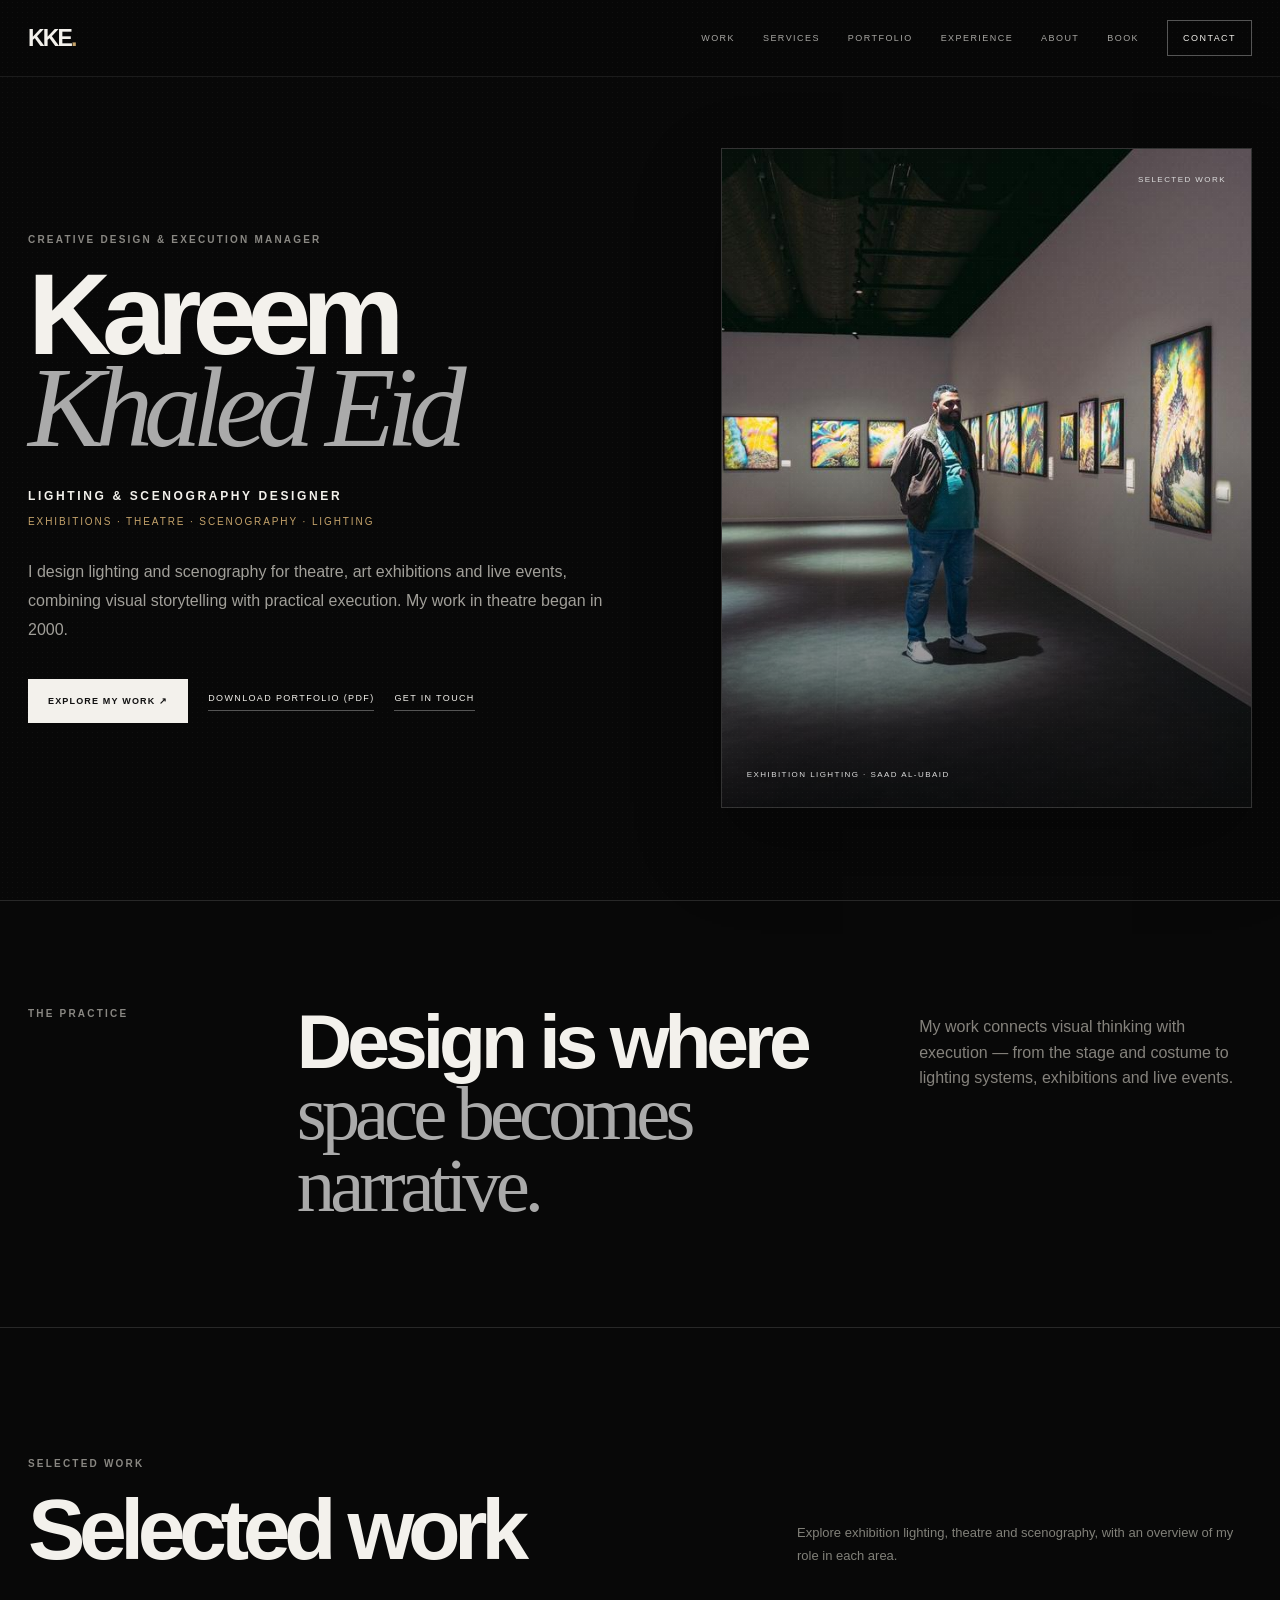
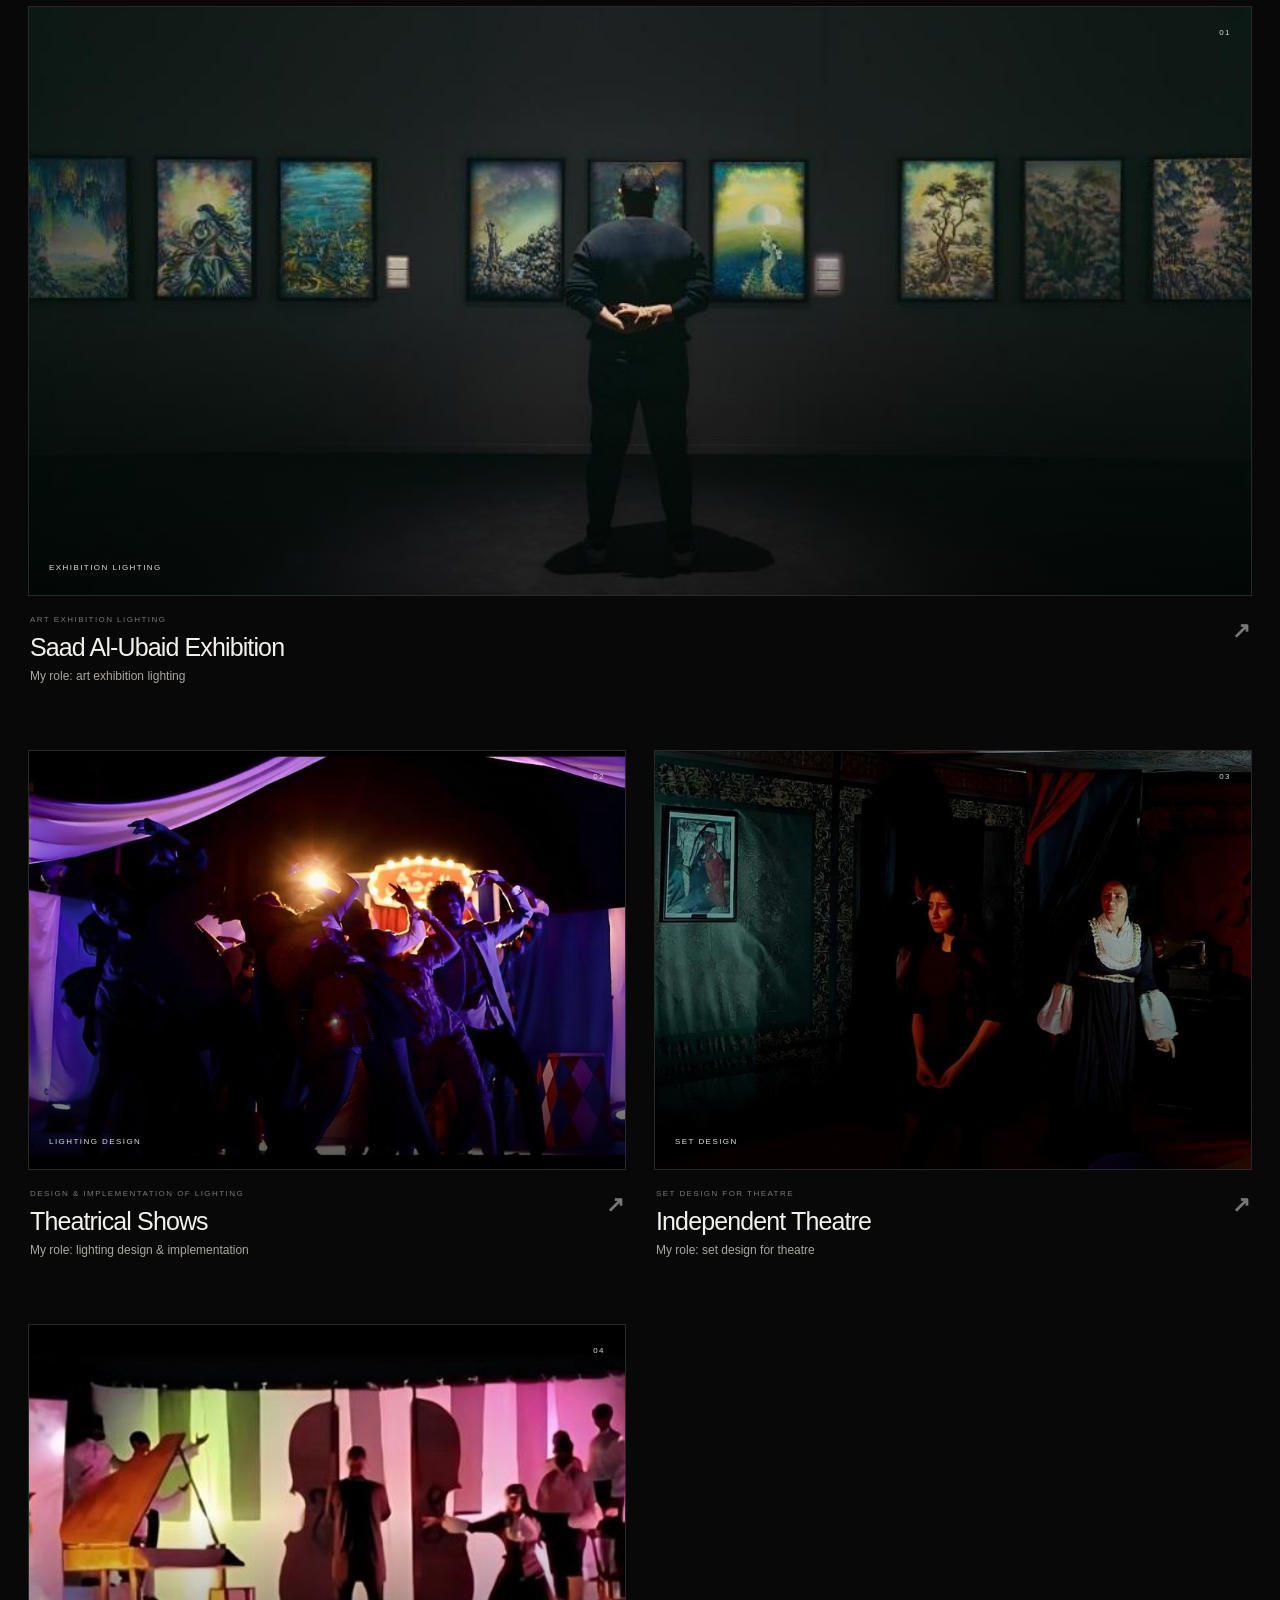
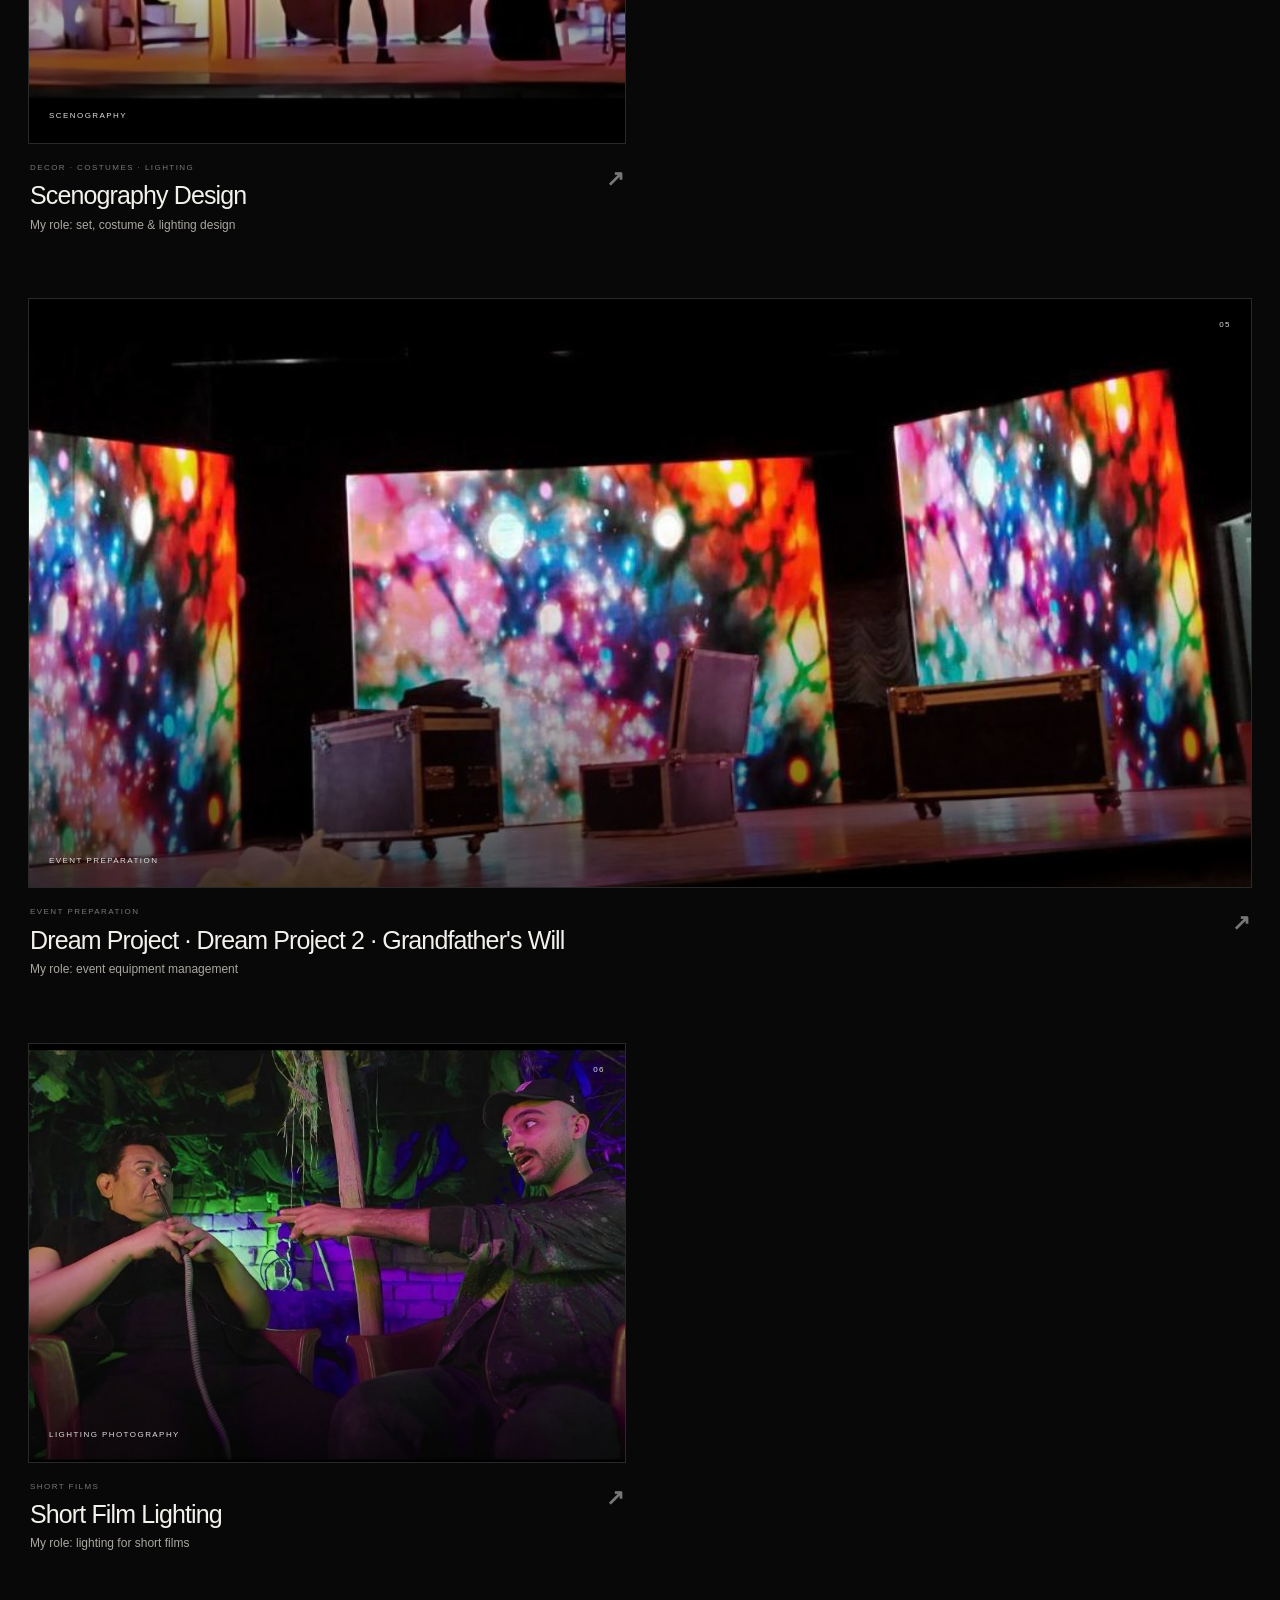
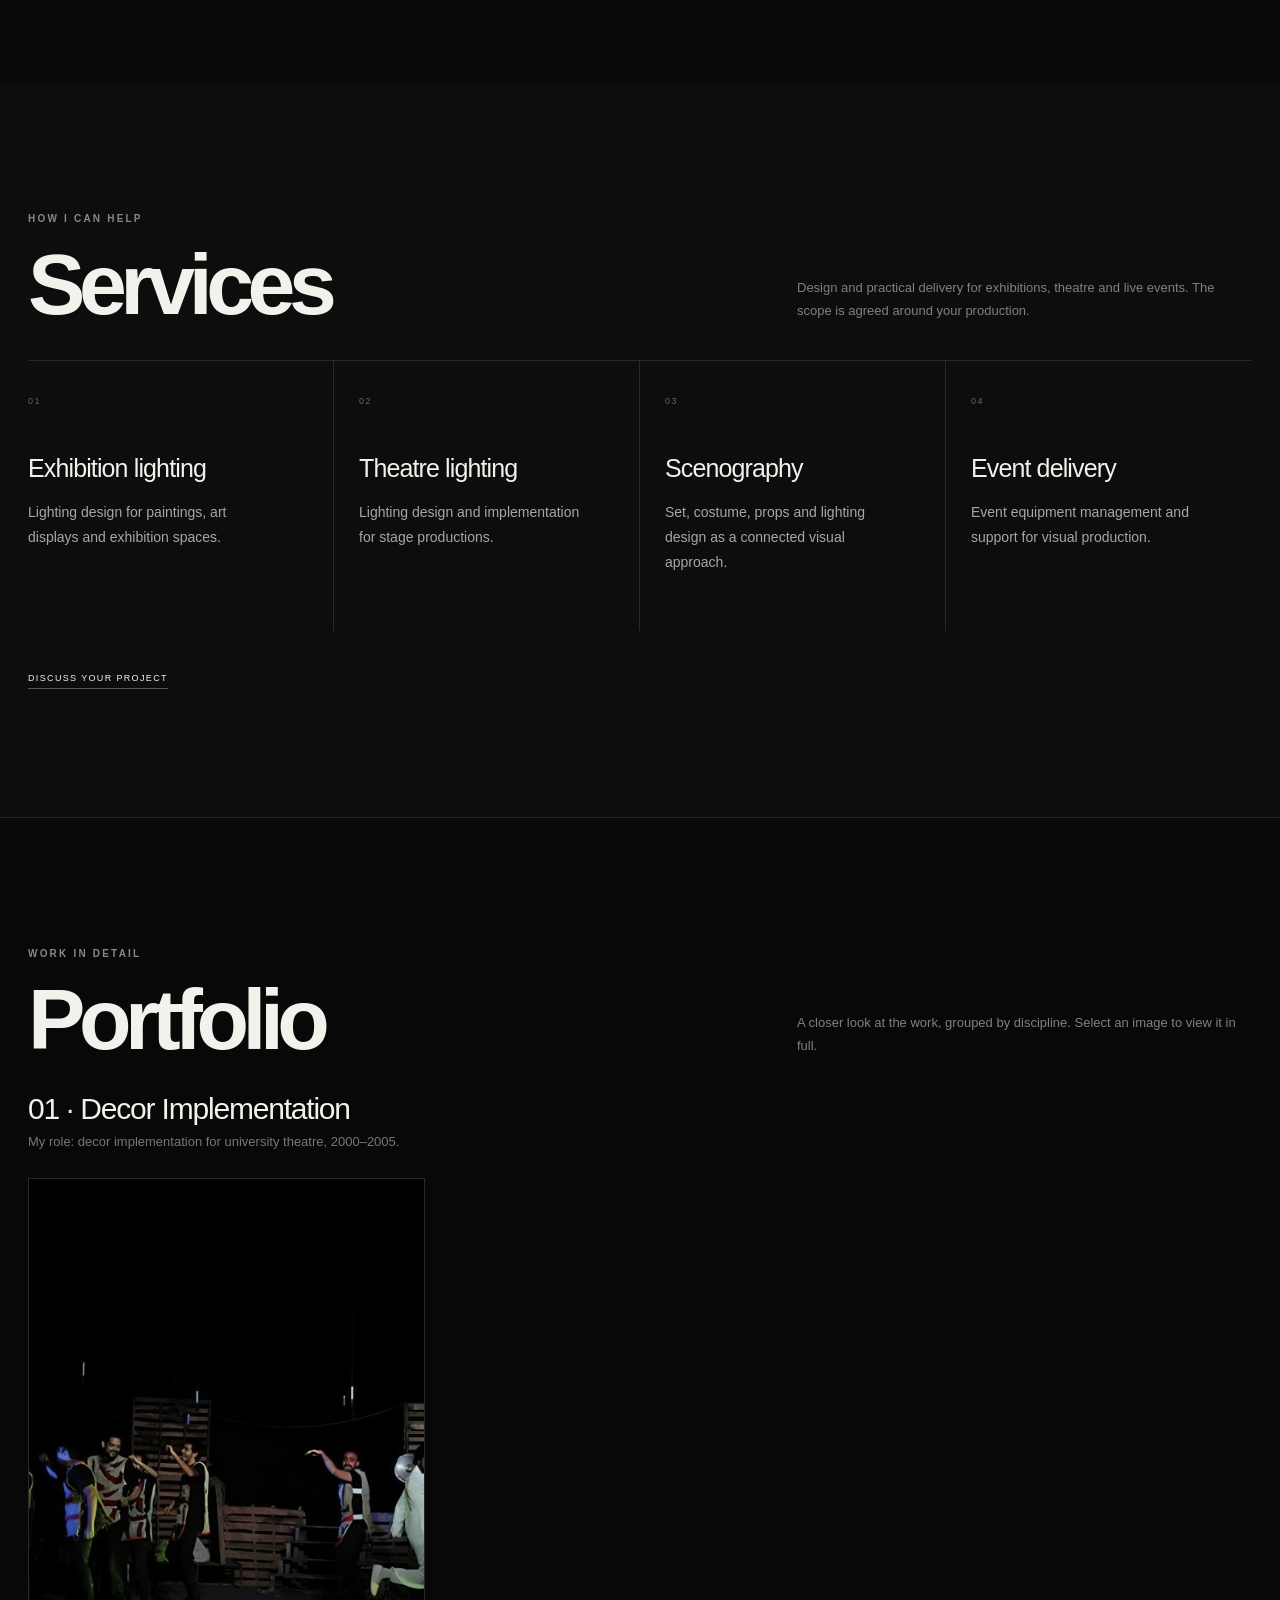
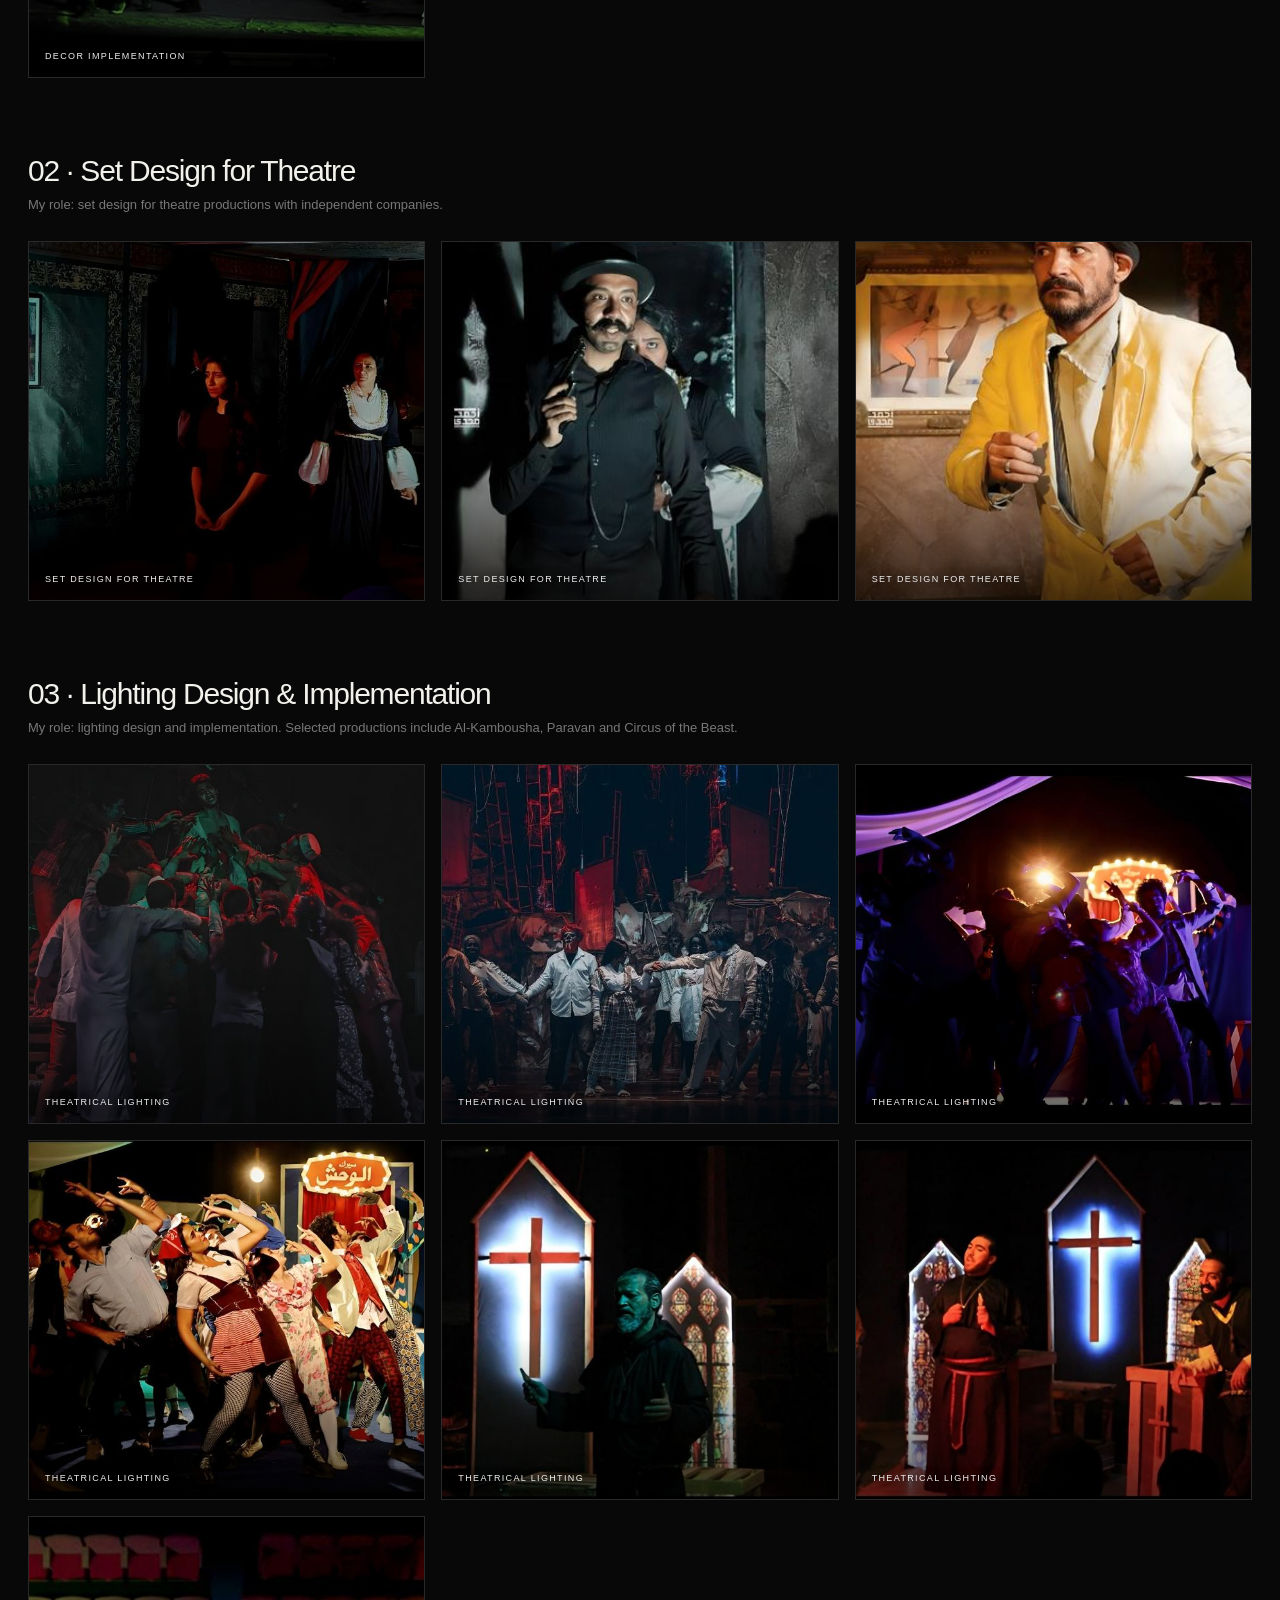
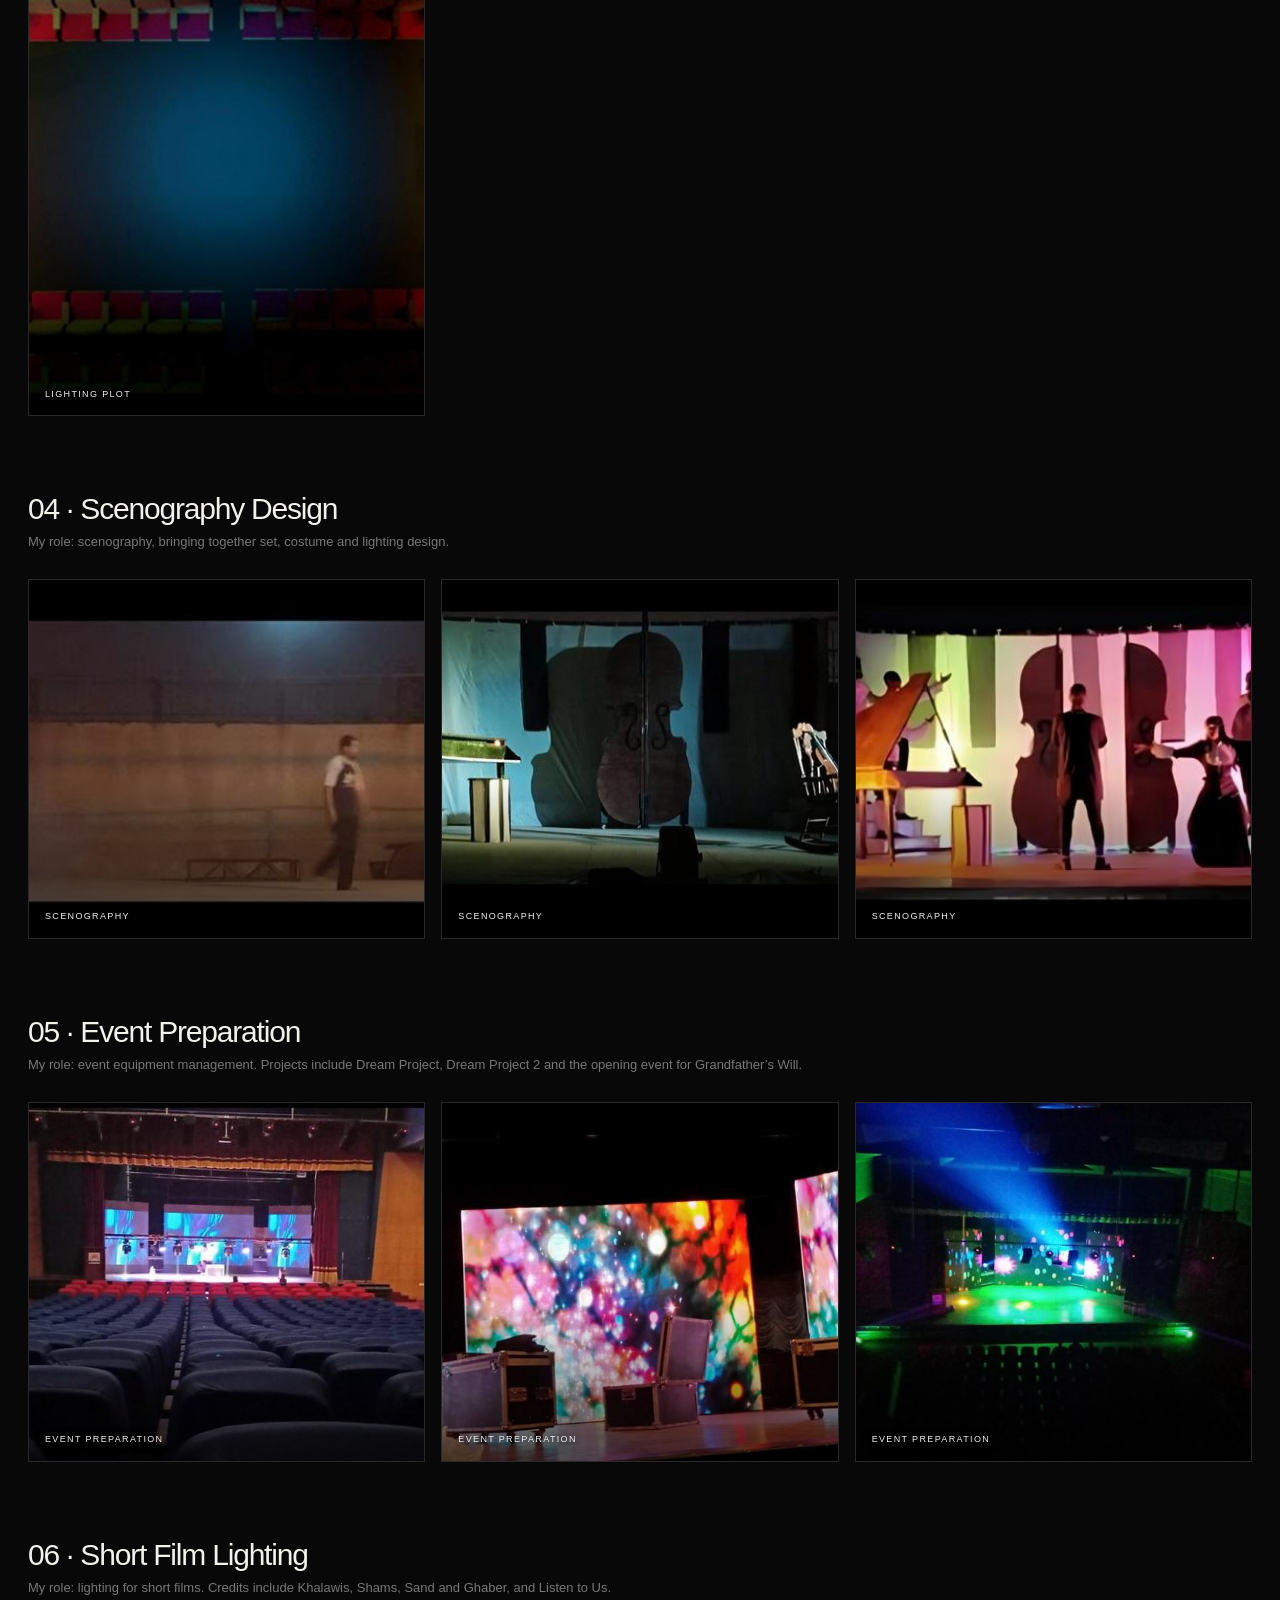
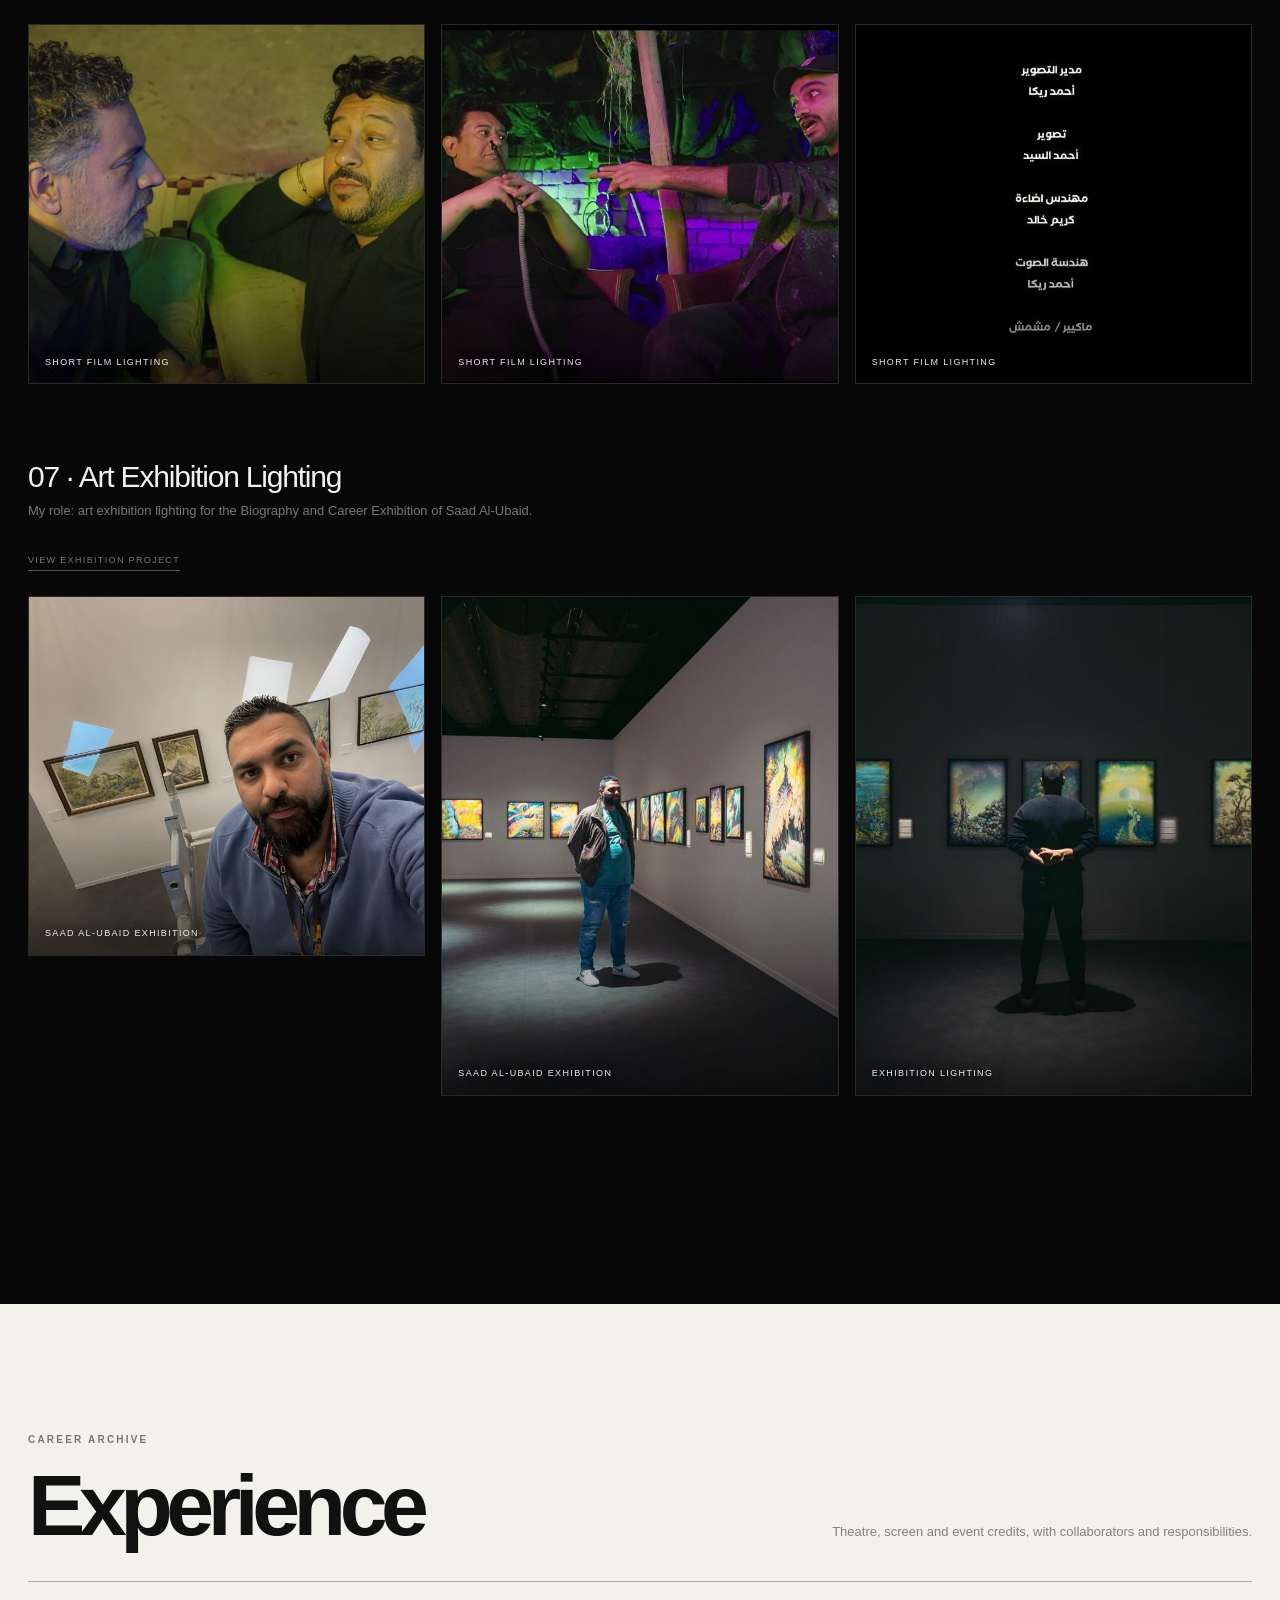
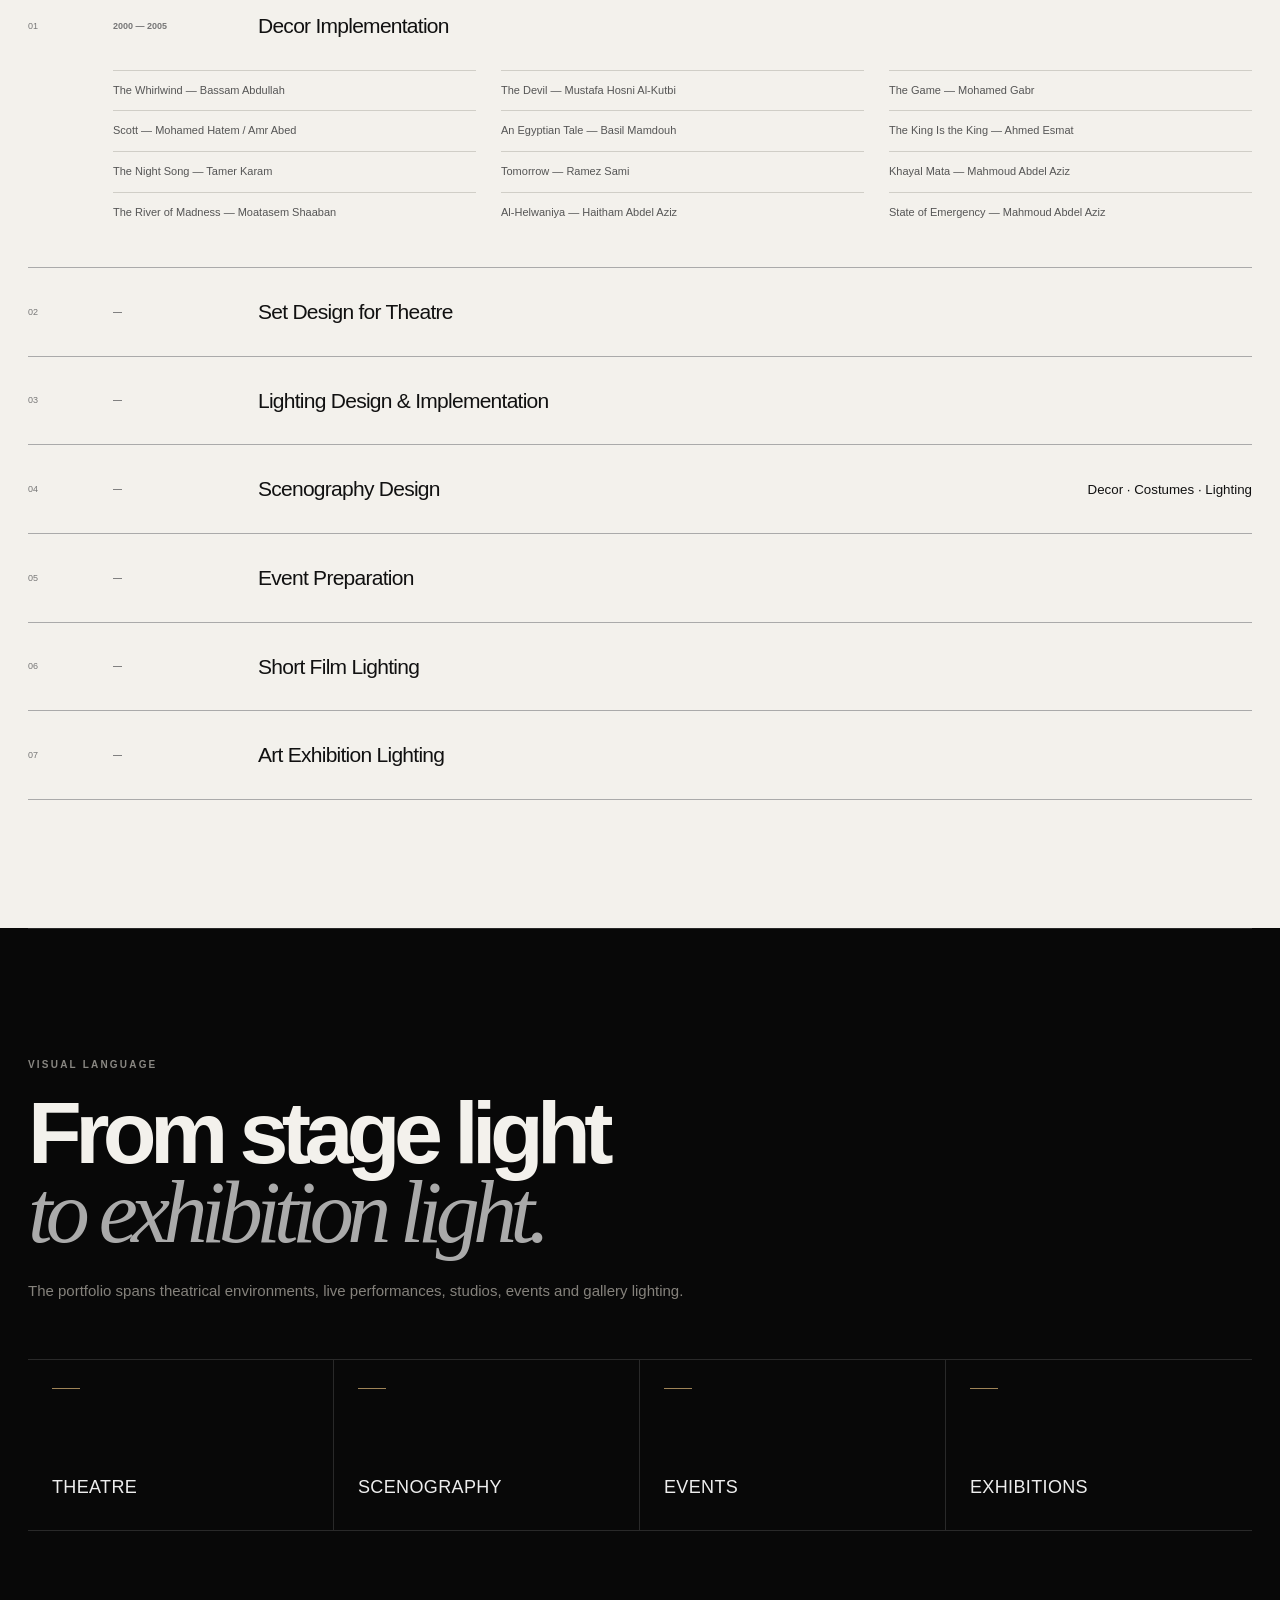
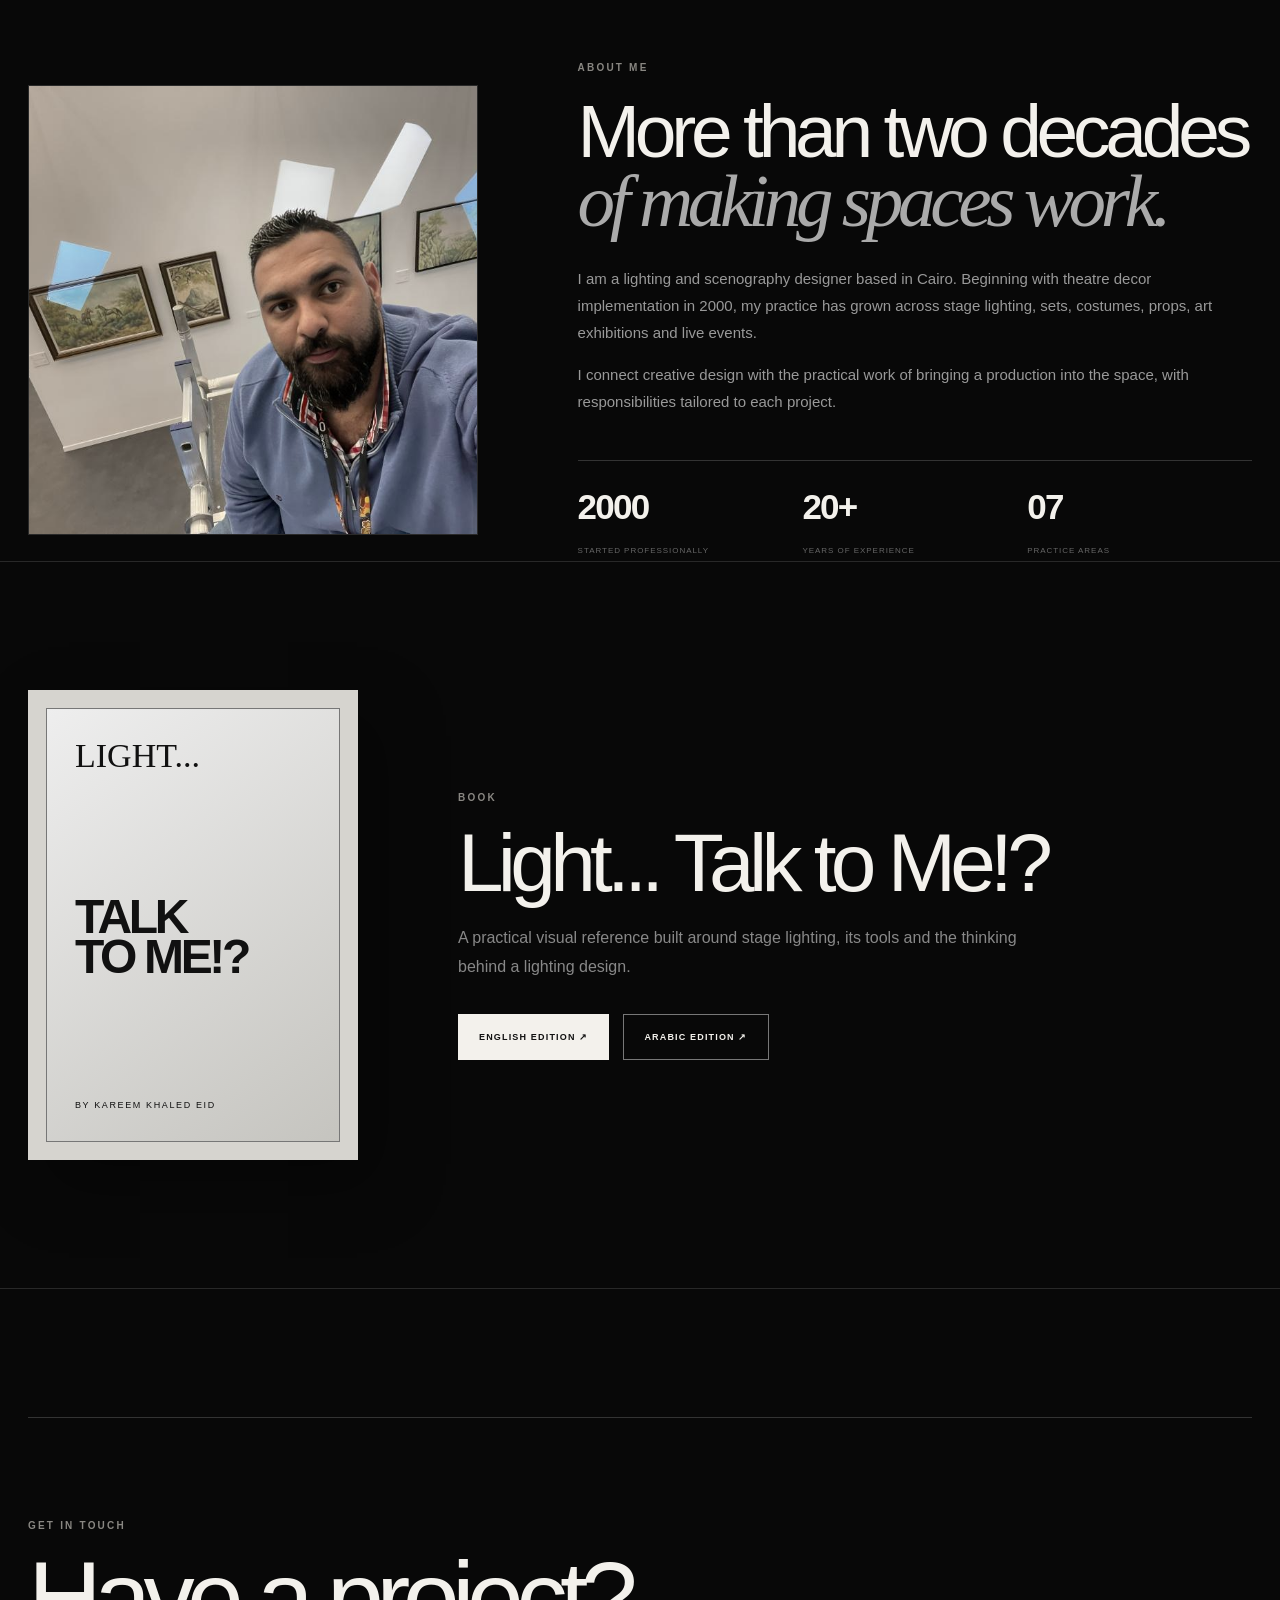
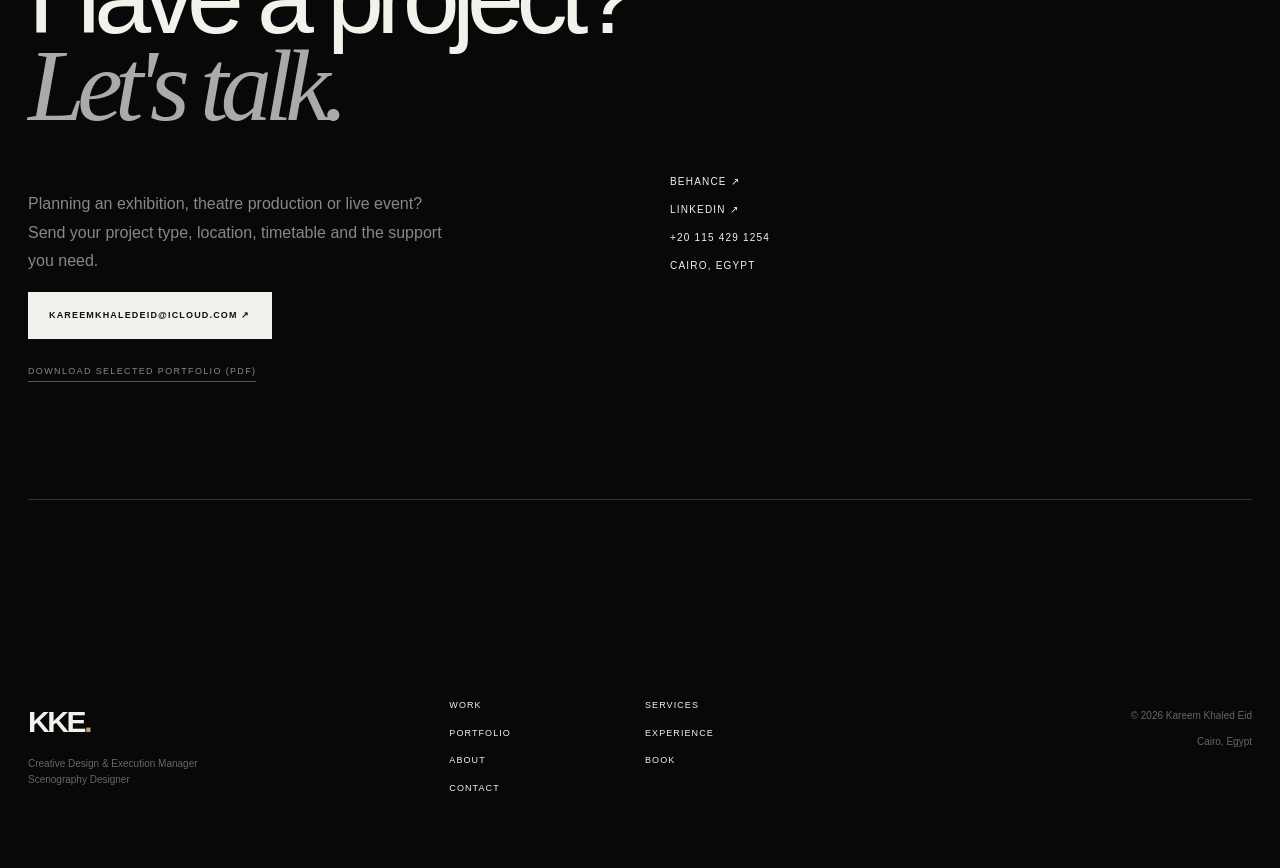
==== index.html @ 5ca113d6 "Clarify portfolio services and add exhibition project details" ====
<!doctype html>
<html lang="en">
<head>
<meta charset="utf-8"><meta name="viewport" content="width=device-width,initial-scale=1">
<meta name="description" content="Lighting and scenography for art exhibitions, theatre and live events. Explore selected work by Kareem Khaled Eid, based in Cairo, Egypt.">
<meta name="keywords" content="Kareem Khaled Eid, Scenography Designer, Lighting Designer, Theatre Lighting, Exhibition Lighting, Museum Lighting, Set Design, Scenography, Event Design, Egypt, Saudi Arabia, MENA">
<meta name="author" content="Kareem Khaled Eid"><meta name="theme-color" content="#080808"><meta name="robots" content="index, follow, max-image-preview:large, max-snippet:-1, max-video-preview:-1">
<link rel="canonical" href="https://kareemkhaledeid.github.io/">
<meta property="og:title" content="Kareem Khaled Eid — Lighting &amp; Scenography Designer"><meta property="og:description" content="Lighting and scenography for art exhibitions, theatre and live events. Explore selected work by Kareem Khaled Eid, based in Cairo, Egypt."><meta property="og:type" content="website"><meta property="og:url" content="https://kareemkhaledeid.github.io/"><meta property="og:site_name" content="Kareem Khaled Eid Portfolio"><meta property="og:image" content="https://kareemkhaledeid.github.io/assets/hero.jpg"><meta property="og:image:alt" content="Kareem Khaled Eid portfolio — scenography and exhibition lighting">
<meta name="twitter:card" content="summary_large_image"><meta name="twitter:title" content="Kareem Khaled Eid — Lighting &amp; Scenography Designer"><meta name="twitter:description" content="Lighting and scenography for art exhibitions, theatre and live events. Explore selected work by Kareem Khaled Eid, based in Cairo, Egypt."><meta name="twitter:image" content="https://kareemkhaledeid.github.io/assets/hero.jpg">
<title>Kareem Khaled Eid — Lighting &amp; Scenography Designer</title><link rel="icon" href="assets/favicon.svg" type="image/svg+xml"><link rel="stylesheet" href="style.css">
<style>
.project-photo img,.portfolio-photo img,.archive-photo img{position:absolute;inset:0;width:100%;height:100%;object-fit:cover}.portfolio-archive{display:grid;grid-template-columns:repeat(3,1fr);gap:16px}.archive-group{margin-bottom:80px}.archive-group h3{font-size:30px;letter-spacing:-.04em;margin:0 0 8px}.archive-group>p{color:#777;margin:0 0 25px}.archive-photo{height:360px;position:relative;overflow:hidden;border:1px solid #292929;background:#111}.archive-photo.tall{height:500px}.archive-photo img{transition:transform .5s ease}.archive-photo:hover img{transform:scale(1.035)}.archive-label{position:absolute;z-index:2;left:16px;bottom:14px;font-size:9px;letter-spacing:.15em;color:#eee;text-transform:uppercase;text-shadow:0 2px 12px #000}.archive-photo:after{content:"";position:absolute;inset:0;background:linear-gradient(180deg,transparent 55%,rgba(0,0,0,.65));pointer-events:none}.pdf-note{color:#666;font-size:11px;margin-top:35px}.hero-photo img{object-position:center}.project-image img{position:absolute;inset:0;width:100%;height:100%;object-fit:cover}.project-image:after{z-index:1}.project-image span,.project-image small{z-index:3}.gallery-card{background-size:cover;background-position:center}.g1{background-image:url('assets/page-03-image-01.jpg')}.g2{background-image:url('assets/page-07-image-03.jpg')}.g3{background-image:url('assets/page-09-image-02.jpg')}.g4{background-image:url('assets/page-11-image-02.jpg')}
@media(max-width:800px){.portfolio-archive{grid-template-columns:1fr}.archive-photo,.archive-photo.tall{height:360px}}
</style>
<script type="application/ld+json">{"@context":"https://schema.org","@type":"Person","name":"Kareem Khaled Eid","url":"https://kareemkhaledeid.github.io/","jobTitle":"Lighting & Scenography Designer","description":"Lighting and scenography for art exhibitions, theatre and live events. Explore selected work by Kareem Khaled Eid, based in Cairo, Egypt.","email":"mailto:kareemkhaledeid@icloud.com","address":{"@type":"PostalAddress","addressLocality":"Cairo","addressCountry":"EG"},"sameAs":["https://www.linkedin.com/in/kareemkhaledeid/","https://www.behance.net/kareemkhaledeid"]}</script>
</head>
<body>
<a class="skip-link" href="#main">Skip to content</a>
<header class="site-header"><nav class="nav container"><a class="brand" href="#top">KKE<span>.</span></a><button class="nav-toggle" aria-expanded="false" aria-controls="nav-links" aria-label="Open navigation"><span></span><span></span><span></span></button><div class="nav-links" id="nav-links"><a href="#work">Work</a><a href="#services">Services</a><a href="#archive">Portfolio</a><a href="#experience">Experience</a><a href="#about">About</a><a href="#book">Book</a><a href="#contact" class="nav-cta">Contact</a></div></nav></header>
<main id="main">
<section class="hero container" id="top"><div class="hero-copy reveal"><p class="eyebrow">CREATIVE DESIGN &amp; EXECUTION MANAGER</p><h1>Kareem<br><em>Khaled Eid</em></h1><p class="role">LIGHTING &amp; SCENOGRAPHY DESIGNER</p><p class="disciplines">EXHIBITIONS · THEATRE · SCENOGRAPHY · LIGHTING</p><p class="hero-text">I design lighting and scenography for theatre, art exhibitions and live events, combining visual storytelling with practical execution. My work in theatre began in 2000.</p><div class="hero-actions"><a class="button button-light" href="#work">Explore my work ↗</a><a class="text-link" href="assets/Kareem_Khaled_Eid_Selected_Portfolio.pdf" download>Download portfolio (PDF)</a><a class="text-link" href="#contact">Get in touch</a></div></div><div class="hero-visual reveal"><div class="hero-photo"><img src="assets/page-11-image-02.jpg" alt="Saad Al-Ubaid art exhibition lighting" width="1120" height="747" decoding="async" loading="eager" fetchpriority="high"><span class="photo-caption">EXHIBITION LIGHTING · SAAD AL-UBAID</span><span class="photo-index">SELECTED WORK</span></div></div></section>
<section class="statement"><div class="container statement-grid"><p class="eyebrow">THE PRACTICE</p><h2>Design is where<br><span>space becomes narrative.</span></h2><p>My work connects visual thinking with execution — from the stage and costume to lighting systems, exhibitions and live events.</p></div></section>
<section class="section container" id="work"><div class="section-heading reveal"><div><p class="eyebrow">SELECTED WORK</p><h2>Selected work</h2></div><p>Explore exhibition lighting, theatre and scenography, with an overview of my role in each area.</p></div><div class="project-grid">
<article class="project-card project-feature reveal"><a href="saad-al-ubaid.html" class="project-link" aria-label="View project: Saad Al-Ubaid Exhibition"><div class="project-image project-photo"><img src="assets/page-12-image-01.jpg" alt="Saad Al-Ubaid art exhibition lighting" width="918" height="612" decoding="async" loading="lazy"><span>01</span><small>EXHIBITION LIGHTING</small></div><div class="project-meta"><div><p class="project-type">ART EXHIBITION LIGHTING</p><h3>Saad Al-Ubaid Exhibition</h3><p>My role: art exhibition lighting</p></div><b aria-hidden="true">↗</b></div></a></article>
<article class="project-card reveal"><a href="#archive-lighting" class="project-link" aria-label="View work: Theatrical Shows"><div class="project-image project-photo"><img src="assets/page-06-image-01.jpg" alt="Theatrical lighting work" width="792" height="576" decoding="async" loading="lazy"><span>02</span><small>LIGHTING DESIGN</small></div><div class="project-meta"><div><p class="project-type">DESIGN &amp; IMPLEMENTATION OF LIGHTING</p><h3>Theatrical Shows</h3><p>My role: lighting design &amp; implementation</p></div><b aria-hidden="true">↗</b></div></a></article>
<article class="project-card reveal"><a href="#archive-set" class="project-link" aria-label="View work: Independent Theatre"><div class="project-image project-photo"><img src="assets/page-04-image-01.jpg" alt="Set design for theatre" width="854" height="534" decoding="async" loading="lazy"><span>03</span><small>SET DESIGN</small></div><div class="project-meta"><div><p class="project-type">SET DESIGN FOR THEATRE</p><h3>Independent Theatre</h3><p>My role: set design for theatre</p></div><b aria-hidden="true">↗</b></div></a></article>
<article class="project-card reveal"><a href="#archive-scenography" class="project-link" aria-label="View work: Scenography Design"><div class="project-image project-photo"><img src="assets/page-08-image-03.jpg" alt="Scenography design work" width="1053" height="342" decoding="async" loading="lazy"><span>04</span><small>SCENOGRAPHY</small></div><div class="project-meta"><div><p class="project-type">DECOR · COSTUMES · LIGHTING</p><h3>Scenography Design</h3><p>My role: set, costume &amp; lighting design</p></div><b aria-hidden="true">↗</b></div></a></article>
<article class="project-card project-wide reveal"><a href="#archive-events" class="project-link" aria-label="View work: Dream Project · Dream Project 2 · Grandfather's Will"><div class="project-image project-photo"><img src="assets/page-09-image-02.jpg" alt="Event preparation and visual production" width="1053" height="482" decoding="async" loading="lazy"><span>05</span><small>EVENT PREPARATION</small></div><div class="project-meta"><div><p class="project-type">EVENT PREPARATION</p><h3>Dream Project · Dream Project 2 · Grandfather's Will</h3><p>My role: event equipment management</p></div><b aria-hidden="true">↗</b></div></a></article>
<article class="project-card reveal"><a href="#archive-film" class="project-link" aria-label="View work: Lighting Photography"><div class="project-image project-photo"><img src="assets/page-10-image-02.jpg" alt="Short film lighting photography" width="989" height="568" decoding="async" loading="lazy"><span>06</span><small>LIGHTING PHOTOGRAPHY</small></div><div class="project-meta"><div><p class="project-type">SHORT FILMS</p><h3>Short Film Lighting</h3><p>My role: lighting for short films</p></div><b aria-hidden="true">↗</b></div></a></article>
</div></section>
<section class="capability-section" id="services"><div class="container section"><div class="section-heading"><div><p class="eyebrow">HOW I CAN HELP</p><h2>Services</h2></div><p>Design and practical delivery for exhibitions, theatre and live events. The scope is agreed around your production.</p></div><div class="capability-grid">
<article class="capability"><span>01</span><h3>Exhibition lighting</h3><p>Lighting design for paintings, art displays and exhibition spaces.</p></article>
<article class="capability"><span>02</span><h3>Theatre lighting</h3><p>Lighting design and implementation for stage productions.</p></article>
<article class="capability"><span>03</span><h3>Scenography</h3><p>Set, costume, props and lighting design as a connected visual approach.</p></article>
<article class="capability"><span>04</span><h3>Event delivery</h3><p>Event equipment management and support for visual production.</p></article>
</div><p class="services-contact"><a class="text-link" href="#contact">Discuss your project</a></p></div></section><section class="section container" id="archive"><div class="section-heading reveal"><div><p class="eyebrow">WORK IN DETAIL</p><h2>Portfolio</h2></div><p>A closer look at the work, grouped by discipline. Select an image to view it in full.</p></div>
<div class="archive-group" id="archive-decor"><h3>01 · Decor Implementation</h3><p>My role: decor implementation for university theatre, 2000–2005.</p><div class="portfolio-archive"><div class="archive-photo tall"><a href="assets/page-03-image-01.jpg" class="image-open" aria-label="Enlarge image: Decor implementation — University Theater"><img src="assets/page-03-image-01.jpg" alt="Decor implementation — University Theater" width="910" height="617" decoding="async" loading="lazy"><span class="archive-label">Decor Implementation</span></a></div></div></div>
<div class="archive-group" id="archive-set"><h3>02 · Set Design for Theatre</h3><p>My role: set design for theatre productions with independent companies.</p><div class="portfolio-archive"><div class="archive-photo"><a href="assets/page-04-image-01.jpg" class="image-open" aria-label="Enlarge image: Set design for theatre"><img src="assets/page-04-image-01.jpg" alt="Set design for theatre" width="854" height="534" decoding="async" loading="lazy"><span class="archive-label">Set Design for Theatre</span></a></div><div class="archive-photo"><a href="assets/page-04-image-02.jpg" class="image-open" aria-label="Enlarge image: Set design for theatre"><img src="assets/page-04-image-02.jpg" alt="Set design for theatre" width="363" height="558" decoding="async" loading="lazy"><span class="archive-label">Set Design for Theatre</span></a></div><div class="archive-photo"><a href="assets/page-04-image-03.jpg" class="image-open" aria-label="Enlarge image: Set design for theatre"><img src="assets/page-04-image-03.jpg" alt="Set design for theatre" width="369" height="550" decoding="async" loading="lazy"><span class="archive-label">Set Design for Theatre</span></a></div></div></div>
<div class="archive-group" id="archive-lighting"><h3>03 · Lighting Design &amp; Implementation</h3><p>My role: lighting design and implementation. Selected productions include Al-Kambousha, Paravan and Circus of the Beast.</p><div class="portfolio-archive"><div class="archive-photo"><a href="assets/page-05-image-01.jpg" class="image-open" aria-label="Enlarge image: Theatrical lighting design"><img src="assets/page-05-image-01.jpg" alt="Theatrical lighting design" width="668" height="841" decoding="async" loading="lazy"><span class="archive-label">Theatrical Lighting</span></a></div><div class="archive-photo"><a href="assets/page-05-image-02.jpg" class="image-open" aria-label="Enlarge image: Theatrical lighting design"><img src="assets/page-05-image-02.jpg" alt="Theatrical lighting design" width="1060" height="530" decoding="async" loading="lazy"><span class="archive-label">Theatrical Lighting</span></a></div><div class="archive-photo"><a href="assets/page-06-image-01.jpg" class="image-open" aria-label="Enlarge image: Theatrical lighting design"><img src="assets/page-06-image-01.jpg" alt="Theatrical lighting design" width="792" height="576" decoding="async" loading="lazy"><span class="archive-label">Theatrical Lighting</span></a></div><div class="archive-photo"><a href="assets/page-06-image-02.jpg" class="image-open" aria-label="Enlarge image: Theatrical lighting design"><img src="assets/page-06-image-02.jpg" alt="Theatrical lighting design" width="818" height="558" decoding="async" loading="lazy"><span class="archive-label">Theatrical Lighting</span></a></div><div class="archive-photo"><a href="assets/page-07-image-01.jpg" class="image-open" aria-label="Enlarge image: Theatrical lighting design"><img src="assets/page-07-image-01.jpg" alt="Theatrical lighting design" width="962" height="584" decoding="async" loading="lazy"><span class="archive-label">Theatrical Lighting</span></a></div><div class="archive-photo"><a href="assets/page-07-image-02.jpg" class="image-open" aria-label="Enlarge image: Theatrical lighting design"><img src="assets/page-07-image-02.jpg" alt="Theatrical lighting design" width="1001" height="561" decoding="async" loading="lazy"><span class="archive-label">Theatrical Lighting</span></a></div><div class="archive-photo tall"><a href="assets/page-07-image-03.jpg" class="image-open" aria-label="Enlarge image: Theatrical lighting plot"><img src="assets/page-07-image-03.jpg" alt="Theatrical lighting plot" width="983" height="571" decoding="async" loading="lazy"><span class="archive-label">Lighting Plot</span></a></div></div></div>
<div class="archive-group" id="archive-scenography"><h3>04 · Scenography Design</h3><p>My role: scenography, bringing together set, costume and lighting design.</p><div class="portfolio-archive"><div class="archive-photo"><a href="assets/page-08-image-01.jpg" class="image-open" aria-label="Enlarge image: Scenography design"><img src="assets/page-08-image-01.jpg" alt="Scenography design" width="1013" height="272" decoding="async" loading="lazy"><span class="archive-label">Scenography</span></a></div><div class="archive-photo"><a href="assets/page-08-image-02.jpg" class="image-open" aria-label="Enlarge image: Scenography design"><img src="assets/page-08-image-02.jpg" alt="Scenography design" width="988" height="364" decoding="async" loading="lazy"><span class="archive-label">Scenography</span></a></div><div class="archive-photo"><a href="assets/page-08-image-03.jpg" class="image-open" aria-label="Enlarge image: Scenography design"><img src="assets/page-08-image-03.jpg" alt="Scenography design" width="1053" height="342" decoding="async" loading="lazy"><span class="archive-label">Scenography</span></a></div></div></div>
<div class="archive-group" id="archive-events"><h3>05 · Event Preparation</h3><p>My role: event equipment management. Projects include Dream Project, Dream Project 2 and the opening event for Grandfather’s Will.</p><div class="portfolio-archive"><div class="archive-photo"><a href="assets/page-09-image-01.jpg" class="image-open" aria-label="Enlarge image: Event preparation"><img src="assets/page-09-image-01.jpg" alt="Event preparation" width="1053" height="462" decoding="async" loading="lazy"><span class="archive-label">Event Preparation</span></a></div><div class="archive-photo"><a href="assets/page-09-image-02.jpg" class="image-open" aria-label="Enlarge image: Event preparation"><img src="assets/page-09-image-02.jpg" alt="Event preparation" width="1053" height="482" decoding="async" loading="lazy"><span class="archive-label">Event Preparation</span></a></div><div class="archive-photo"><a href="assets/page-09-image-03.jpg" class="image-open" aria-label="Enlarge image: Event preparation"><img src="assets/page-09-image-03.jpg" alt="Event preparation" width="1053" height="531" decoding="async" loading="lazy"><span class="archive-label">Event Preparation</span></a></div></div></div>
<div class="archive-group" id="archive-film"><h3>06 · Short Film Lighting</h3><p>My role: lighting for short films. Credits include Khalawis, Shams, Sand and Ghaber, and Listen to Us.</p><div class="portfolio-archive"><div class="archive-photo"><a href="assets/page-10-image-01.jpg" class="image-open" aria-label="Enlarge image: Short film lighting photography"><img src="assets/page-10-image-01.jpg" alt="Short film lighting photography" width="1003" height="560" decoding="async" loading="lazy"><span class="archive-label">Short Film Lighting</span></a></div><div class="archive-photo"><a href="assets/page-10-image-02.jpg" class="image-open" aria-label="Enlarge image: Short film lighting photography"><img src="assets/page-10-image-02.jpg" alt="Short film lighting photography" width="989" height="568" decoding="async" loading="lazy"><span class="archive-label">Short Film Lighting</span></a></div><div class="archive-photo"><a href="assets/page-10-image-03.jpg" class="image-open" aria-label="Enlarge image: Short film lighting photography"><img src="assets/page-10-image-03.jpg" alt="Short film lighting photography" width="944" height="595" decoding="async" loading="lazy"><span class="archive-label">Short Film Lighting</span></a></div></div></div>
<div class="archive-group" id="archive-exhibition"><h3>07 · Art Exhibition Lighting</h3><p>My role: art exhibition lighting for the Biography and Career Exhibition of Saad Al-Ubaid.</p><p><a class="text-link" href="saad-al-ubaid.html">View exhibition project</a></p><div class="portfolio-archive"><div class="archive-photo"><a href="assets/page-11-image-01.jpg" class="image-open" aria-label="Enlarge image: Saad Al-Ubaid exhibition installation"><img src="assets/page-11-image-01.jpg" alt="Saad Al-Ubaid exhibition installation" width="866" height="649" decoding="async" loading="lazy"><span class="archive-label">Saad Al-Ubaid Exhibition</span></a></div><div class="archive-photo tall"><a href="assets/page-11-image-02.jpg" class="image-open" aria-label="Enlarge image: Saad Al-Ubaid exhibition lighting"><img src="assets/page-11-image-02.jpg" alt="Saad Al-Ubaid exhibition lighting" width="1120" height="747" decoding="async" loading="lazy"><span class="archive-label">Saad Al-Ubaid Exhibition</span></a></div><div class="archive-photo tall"><a href="assets/page-12-image-01.jpg" class="image-open" aria-label="Enlarge image: Portfolio exhibition image"><img src="assets/page-12-image-01.jpg" alt="Portfolio exhibition image" width="918" height="612" decoding="async" loading="lazy"><span class="archive-label">Exhibition Lighting</span></a></div></div></div>
</section>
<section class="section-light" id="experience"><div class="container section"><div class="section-heading reveal"><div><p class="eyebrow">CAREER ARCHIVE</p><h2>Experience</h2></div><p>Theatre, screen and event credits, with collaborators and responsibilities.</p></div><div class="timeline">
<details open class="timeline-item reveal"><summary><span>01</span><b>2000 — 2005</b><strong>Decor Implementation</strong></summary><div class="show-grid"><p>The Whirlwind — Bassam Abdullah</p><p>The Devil — Mustafa Hosni Al-Kutbi</p><p>The Game — Mohamed Gabr</p><p>Scott — Mohamed Hatem / Amr Abed</p><p>An Egyptian Tale — Basil Mamdouh</p><p>The King Is the King — Ahmed Esmat</p><p>The Night Song — Tamer Karam</p><p>Tomorrow — Ramez Sami</p><p>Khayal Mata — Mahmoud Abdel Aziz</p><p>The River of Madness — Moatasem Shaaban</p><p>Al-Helwaniya — Haitham Abdel Aziz</p><p>State of Emergency — Mahmoud Abdel Aziz</p></div></details>
<details class="timeline-item reveal"><summary><span>02</span><b>—</b><strong>Set Design for Theatre</strong></summary><div class="show-grid"><p>Youssef's Dream — Hany Mohseb</p><p>Antar's Stable — Ahmed Magdy</p><p>Irish Dogs — Ibrahim Ahmed</p><p>The Just — Hany Mohseb</p><p>Song on the Passage — Ibrahim Ahmed</p><p>Close Your Eyes — Mohamed Abu Al Hassan</p><p>Painting — Karim Al Saadani</p><p>Justice Council — Ibrahim Ahmed</p><p>The Hunchback of Notre Dame — Abdullah Khaled</p><p>Sabah Rizk — Ahmed Kamal</p></div></details>
<details class="timeline-item reveal"><summary><span>03</span><b>—</b><strong>Lighting Design &amp; Implementation</strong></summary><div class="show-grid"><p>Al-Kambousha — Maher El-Haggar</p><p>Paravan — Khaled Habib</p><p>Qabil Is Not the Killer — Mohamed Abdullah</p><p>Zombie — Hamed Mohamed</p><p>Human Experiments — Mahmoud El-Sayed</p><p>Circus of the Beast — Maher El-Haggar</p><p>Victor's Secret — Youssef El-Haddad</p><p>The Mice — Khaled Shaisha</p><p>Chance — Mohamed Abdel Sattar</p><p>Third Sort — Mohamed Sakr</p><p>Family Trip — Sobhi El Haggar</p><p>Wrong Location — Maher El Haggar</p><p>Adam Is Responsible — Maher El Haggar</p><p>World War IV — Hossam El Din Mohamed</p><p>Explosive Belt — Islam Mohamed</p><p>Paravan — Maher El Haggar</p><p>Ostrich — Mohamed Rabie</p><p>The Kid, Crow and the Moon — Mohamed Labib</p><p>Kings and King Samakmok — Mohamed Desouky</p></div></details>
<details class="timeline-item reveal"><summary><span>04</span><b>—</b><strong>Scenography Design</strong><small>Decor · Costumes · Lighting</small></summary><div class="show-grid"><p>They Play — Karim Khaled</p><p>Bird — Omar Hussein</p><p>Close Your Eyes — Islam Mohamed</p><p>Hannibal — Abdullah Khaled</p><p>Hepta — Mohi El-Din Yehia</p><p>Snow City — Omar Hussein</p><p>Fish Tank — Maher El-Haggar</p><p>Shab Shab — Mohamed Ghanem</p><p>Inside the Brain — Maher El-Haggar</p><p>Exit — Karim El-Saadany</p><p>Professor Klenov — Islam Saeed</p><p>Samira Moussa — Maher El-Haggar</p><p>Maestro — Omar Hussein</p><p>Ugly Face — Islam Mohamed</p><p>The Stranger — Omar Hussein</p><p>Which One Am I — Khaled Habib</p><p>Mintries Spoken by Andalusia — Omar Hussein</p></div></details>
<details class="timeline-item reveal"><summary><span>05</span><b>—</b><strong>Event Preparation</strong></summary><div class="show-grid"><p>Dream Project — Event Equipment Manager</p><p>Dream Project 2 — Event Equipment Manager</p><p>Grandfather's Will Series Opening Event — Event Equipment Manager</p></div></details>
<details class="timeline-item reveal"><summary><span>06</span><b>—</b><strong>Short Film Lighting</strong></summary><div class="show-grid"><p>Khalawis — Maher El Haggar</p><p>Shams Movie — Ahmed Magdy</p><p>Sand and Ghaber Movie — Mustafa El Kilani</p><p>Listen to Us Movie — Maher El Haggar</p></div></details>
<details class="timeline-item reveal"><summary><span>07</span><b>—</b><strong>Art Exhibition Lighting</strong></summary><div class="show-grid"><p>Art Exhibition (Paintings) — Biography and Career Exhibition / Saad Al-Ubaid</p></div></details>
</div></div></section>
<section class="gallery section container"><div class="gallery-head reveal"><p class="eyebrow">VISUAL LANGUAGE</p><h2>From stage light<br><em>to exhibition light.</em></h2><p>The portfolio spans theatrical environments, live performances, studios, events and gallery lighting.</p></div><div class="gallery-grid"><div class="gallery-card g1"><span>THEATRE</span></div><div class="gallery-card g2"><span>SCENOGRAPHY</span></div><div class="gallery-card g3"><span>EVENTS</span></div><div class="gallery-card g4"><span>EXHIBITIONS</span></div></div></section>
<section class="about section-dark" id="about"><div class="container about-grid"><div class="about-photo"><img src="assets/page-11-image-01.jpg" alt="Kareem Khaled Eid at Saad Al-Ubaid exhibition" style="width:100%;height:100%;object-fit:cover" width="866" height="649" decoding="async" loading="lazy"></div><div class="about-copy reveal"><p class="eyebrow">ABOUT ME</p><h2>More than two decades<br><em>of making spaces work.</em></h2><p>I am a lighting and scenography designer based in Cairo. Beginning with theatre decor implementation in 2000, my practice has grown across stage lighting, sets, costumes, props, art exhibitions and live events.</p><p>I connect creative design with the practical work of bringing a production into the space, with responsibilities tailored to each project.</p><div class="facts"><div><strong>2000</strong><span>Started professionally</span></div><div><strong>20+</strong><span>Years of experience</span></div><div><strong>07</strong><span>Practice areas</span></div></div></div></div></section>
<section class="book section" id="book"><div class="container book-grid"><div class="book-cover reveal"><div class="book-face"><p>LIGHT...</p><strong>TALK<br>TO ME!?</strong><small>BY KAREEM KHALED EID</small></div></div><div class="book-copy reveal"><p class="eyebrow">BOOK</p><h2>Light... Talk to Me!?</h2><p>A practical visual reference built around stage lighting, its tools and the thinking behind a lighting design.</p><div class="book-actions"><a class="button button-dark" href="https://www.amazon.com/dp/B0GXJDP2FG" target="_blank" rel="noopener">English edition ↗</a><a class="button button-outline-dark" href="https://www.amazon.com/dp/B0H7JTGGYV" target="_blank" rel="noopener">Arabic edition ↗</a></div></div></div></section>
<section class="contact container section" id="contact"><div class="contact-box reveal"><p class="eyebrow">GET IN TOUCH</p><h2>Have a project?<br><em>Let's talk.</em></h2><div class="contact-grid"><div><p>Planning an exhibition, theatre production or live event? Send your project type, location, timetable and the support you need.</p><a class="button button-dark" href="mailto:kareemkhaledeid@icloud.com">kareemkhaledeid@icloud.com ↗</a><p><a class="text-link" href="assets/Kareem_Khaled_Eid_Selected_Portfolio.pdf" download>Download selected portfolio (PDF)</a></p></div><div class="contact-details"><a href="https://www.behance.net/kareemkhaledeid" target="_blank" rel="noopener">Behance ↗</a><a href="https://www.linkedin.com/in/kareemkhaledeid/" target="_blank" rel="noopener">LinkedIn ↗</a><a href="tel:+201154291254">+20 115 429 1254</a><span>Cairo, Egypt</span></div></div></div></section>
</main>
<footer class="footer section-dark"><div class="container footer-grid"><div><a class="brand brand-footer" href="#top">KKE<span>.</span></a><p>Creative Design &amp; Execution Manager<br>Scenography Designer</p></div><div class="footer-links"><a href="#work">Work</a><a href="#services">Services</a><a href="#archive">Portfolio</a><a href="#experience">Experience</a><a href="#about">About</a><a href="#book">Book</a><a href="#contact">Contact</a></div><div class="footer-meta"><p>© <span id="year">2026</span> Kareem Khaled Eid</p><p>Cairo, Egypt</p></div></div></footer>
<script src="script.js"></script></body></html>
---- style.css ----
:root{--bg:#080808;--surface:#101010;--paper:#f3f1ec;--ink:#111;--muted:#8e8b84;--line:#282828;--gold:#c5a36b;--max:1240px}*{box-sizing:border-box}html{scroll-behavior:smooth}body{margin:0;background:var(--bg);color:var(--paper);font-family:Arial,Helvetica,sans-serif;line-height:1.6}body:before{content:"";position:fixed;inset:0;pointer-events:none;z-index:50;opacity:.035;background-image:radial-gradient(#fff .5px,transparent .5px);background-size:5px 5px}a{color:inherit;text-decoration:none}button{font:inherit}.container{width:min(calc(100% - 56px),var(--max));margin:auto}.section{padding:128px 0}.section-light{background:var(--paper);color:var(--ink)}.eyebrow{font-size:10px;letter-spacing:.22em;font-weight:700;color:#898782;margin:0 0 20px;text-transform:uppercase}.section-light .eyebrow{color:#777}.brand{font-size:23px;font-weight:900;letter-spacing:-.08em}.brand span{color:var(--gold)}.site-header{position:fixed;z-index:20;top:0;left:0;width:100%;background:rgba(8,8,8,.82);backdrop-filter:blur(18px);border-bottom:1px solid rgba(255,255,255,.08)}.nav{height:76px;display:flex;align-items:center;justify-content:space-between}.nav-links{display:flex;gap:28px;align-items:center;font-size:9px;text-transform:uppercase;letter-spacing:.16em}.nav-links a{opacity:.68;transition:.25s}.nav-links a:hover{opacity:1}.nav-cta{border:1px solid #555;padding:10px 15px;opacity:1!important}.nav-toggle{display:none;background:none;border:0}.nav-toggle span{display:block;width:22px;height:1px;background:#fff;margin:4px}.skip-link{position:absolute;left:-9999px}.skip-link:focus{left:15px;top:15px;background:#fff;color:#000;padding:10px;z-index:99}.hero{min-height:100vh;padding-top:145px;padding-bottom:90px;display:grid;grid-template-columns:1fr .86fr;gap:75px;align-items:center}.hero h1{font-size:clamp(65px,9vw,128px);line-height:.8;letter-spacing:-.08em;margin:0 0 34px}.hero h1 em,.statement h2 span,.about-copy h2 em,.contact h2 em,.case-copy h2 em{font-family:Georgia,serif;font-weight:400;color:#aaa}.role{font-size:12px;letter-spacing:.22em;font-weight:700;margin:0 0 8px}.disciplines{font-size:10px;letter-spacing:.19em;color:var(--gold);margin:0 0 28px}.hero-text{max-width:610px;color:#a19f99;font-size:16px;line-height:1.8}.hero-actions{display:flex;gap:24px;align-items:center;margin-top:34px}.button{display:inline-flex;align-items:center;gap:10px;padding:15px 20px;font-size:9px;font-weight:700;letter-spacing:.13em;text-transform:uppercase;transition:.25s}.button-light{background:var(--paper);color:#111}.button:hover{transform:translateY(-2px);box-shadow:0 12px 30px rgba(0,0,0,.18)}.text-link{font-size:9px;text-transform:uppercase;letter-spacing:.15em;border-bottom:1px solid #555;padding-bottom:5px;transition:.25s}.text-link:hover{color:var(--gold);border-color:var(--gold)}.hero-photo{height:660px;position:relative;overflow:hidden;border:1px solid #333;background:#111;box-shadow:0 35px 80px rgba(0,0,0,.3)}.hero-photo img{position:absolute;inset:0;width:100%;height:100%;object-fit:cover}.hero-photo:after,.archive-photo:after,.project-image:after{content:"";position:absolute;inset:0;background:linear-gradient(180deg,transparent 45%,rgba(0,0,0,.68));pointer-events:none}.photo-caption,.photo-index{position:absolute;z-index:2;font-size:8px;letter-spacing:.18em;color:#ddd}.photo-caption{left:25px;bottom:25px}.photo-index{right:25px;top:25px}.statement{padding:105px 0;border-block:1px solid var(--line)}.statement-grid{display:grid;grid-template-columns:.55fr 1.4fr .8fr;gap:40px}.statement h2{font-size:clamp(45px,6vw,78px);line-height:.92;letter-spacing:-.065em;margin:0}.statement-grid>p:last-child{color:#85827c;margin-top:8px}.section-heading{display:flex;justify-content:space-between;align-items:end;gap:50px;margin-bottom:38px}.section-heading h2,.archive-group h3{font-size:clamp(48px,7vw,86px);line-height:.88;letter-spacing:-.075em;margin:0}.section-heading>p,.archive-group>p{max-width:455px;color:#818079;margin:0;font-size:13px}.project-grid{display:grid;grid-template-columns:1fr 1fr;gap:62px 28px}.project-card.project-feature,.project-card.project-wide{grid-column:span 2}.project-image{height:420px;position:relative;overflow:hidden;background:#111;border:1px solid #292929}.project-feature .project-image,.project-wide .project-image{height:590px}.project-image img{position:absolute;inset:0;width:100%;height:100%;object-fit:cover;transition:transform .8s ease}.project-card:hover img{transform:scale(1.035)}.project-image span,.project-image small{position:absolute;z-index:3;color:#ddd;font-size:8px;letter-spacing:.18em}.project-image span{top:20px;right:20px}.project-image small{bottom:20px;left:20px}.project-meta{display:flex;justify-content:space-between;gap:20px;padding:17px 2px 0}.project-meta h3{font-size:25px;line-height:1.05;margin:0 0 6px;letter-spacing:-.035em}.project-meta p{font-size:12px;color:#777;margin:0}.project-meta .project-type{font-size:8px;letter-spacing:.18em;color:#777;margin:0 0 7px;text-transform:uppercase}.project-meta>b{font-size:22px;color:#777}.case-study{border-block:1px solid #242424}.case-grid{display:grid;grid-template-columns:1.15fr .85fr;gap:90px;align-items:center}.case-image{height:620px;position:relative;overflow:hidden;border:1px solid #292929}.case-image img{width:100%;height:100%;object-fit:cover}.case-image span{position:absolute;left:22px;bottom:22px;font-size:8px;letter-spacing:.18em;color:#ddd}.case-copy h2{font-size:clamp(48px,6vw,78px);line-height:.88;letter-spacing:-.07em;margin:0 0 25px}.case-lead{color:var(--gold);font-size:10px;letter-spacing:.16em;text-transform:uppercase}.case-copy>p:not(.eyebrow):not(.case-lead){color:#8e8b84;max-width:500px;font-size:15px;line-height:1.8}.case-facts{display:grid;grid-template-columns:1fr 1fr 1fr;border-top:1px solid #2d2d2d;border-bottom:1px solid #2d2d2d;margin:35px 0;padding:18px 0;gap:15px}.case-facts span{display:block;font-size:7px;letter-spacing:.16em;color:#666;margin-bottom:5px}.case-facts strong{font-size:11px;color:#ddd;font-weight:500}.capability-section{background:#0d0d0d;border-bottom:1px solid #252525}.capability-grid{display:grid;grid-template-columns:repeat(4,1fr);border-top:1px solid #292929}.capability{min-height:270px;padding:25px 25px 30px 0;border-right:1px solid #292929}.capability:not(:first-child){padding-left:25px}.capability:last-child{border-right:0}.capability>span{font-size:9px;color:#666;letter-spacing:.16em}.capability h3{font-size:25px;letter-spacing:-.04em;margin:55px 0 12px}.capability p{font-size:12px;color:#777;max-width:230px;margin:0}.section-light .timeline{border-top:1px solid #aaa}.timeline-item{border-bottom:1px solid #aaa}.timeline-item summary{list-style:none;cursor:pointer;display:grid;grid-template-columns:60px 120px 1fr auto;gap:25px;align-items:center;padding:27px 0}.timeline-item summary::-webkit-details-marker{display:none}.timeline-item summary span,.timeline-item summary b{font-size:9px;color:#777}.timeline-item summary strong{font-size:21px;letter-spacing:-.02em}.show-grid{display:grid;grid-template-columns:repeat(3,1fr);gap:0 25px;padding:0 0 35px 85px}.show-grid p{font-size:11px;color:#555;border-top:1px solid #d0cec7;padding:11px 0;margin:0}.portfolio-archive{display:grid;grid-template-columns:repeat(3,1fr);gap:16px}.archive-group{margin-bottom:80px}.archive-group h3{font-size:30px;letter-spacing:-.04em;margin:0 0 8px}.archive-group>p{color:#777;margin:0 0 25px}.archive-photo{height:360px;position:relative;overflow:hidden;border:1px solid #292929;background:#111}.archive-photo.tall{height:500px}.archive-photo img{position:absolute;inset:0;width:100%;height:100%;object-fit:cover;transition:transform .5s ease}.archive-photo:hover img{transform:scale(1.035)}.archive-label{position:absolute;z-index:3;left:16px;bottom:14px;font-size:9px;letter-spacing:.15em;color:#eee;text-transform:uppercase;text-shadow:0 2px 12px #000}.pdf-note{color:#666;font-size:11px;margin-top:35px}.about-grid{display:grid;grid-template-columns:.8fr 1.2fr;gap:100px;align-items:center}.about-photo{aspect-ratio:1;border:1px solid #292929;overflow:hidden;background:#111}.about-photo img{width:100%;height:100%;object-fit:cover;filter:saturate(.75)}.about-copy h2{font-size:clamp(45px,6vw,75px);line-height:.92;letter-spacing:-.07em;margin:0 0 30px}.about-copy>p:not(.eyebrow){max-width:650px;color:#999;font-size:15px}.facts{display:grid;grid-template-columns:repeat(3,1fr);border-top:1px solid #333;margin-top:45px}.facts div{padding:18px 15px 0 0}.facts strong{display:block;font-size:35px;letter-spacing:-.05em}.facts span{font-size:8px;text-transform:uppercase;letter-spacing:.12em;color:#666}.book{border-block:1px solid var(--line)}.book-grid{display:grid;grid-template-columns:330px 1fr;gap:100px;align-items:center}.book-cover{height:470px;padding:18px;background:#d6d4cf;transform:rotate(-3deg);box-shadow:20px 25px 60px rgba(0,0,0,.35)}.book-face{height:100%;border:1px solid #777;padding:28px;display:flex;flex-direction:column;justify-content:space-between;background:linear-gradient(145deg,#eee,#c5c4bf);color:#111}.book-face p{font:34px Georgia,serif;margin:0}.book-face strong{font-size:48px;line-height:.82;letter-spacing:-.07em}.book-face small{font-size:9px;letter-spacing:.18em}.book-copy h2{font-size:clamp(50px,7vw,82px);line-height:.88;letter-spacing:-.07em;margin:0 0 25px}.book-copy>p:not(.eyebrow){max-width:590px;color:#888;font-size:16px}.book-actions{display:flex;gap:14px;margin-top:32px}.contact-box{padding:100px 0;border-block:1px solid #333}.contact h2{font-size:clamp(55px,8vw,105px);line-height:.85;letter-spacing:-.075em;margin:0 0 45px}.contact-grid{display:grid;grid-template-columns:1fr 1fr;gap:60px}.contact-grid>div>p{max-width:420px;color:#888}.contact-details{display:flex;flex-direction:column;gap:12px;align-items:flex-start;font-size:10px;text-transform:uppercase;letter-spacing:.12em}.contact-details a:hover{color:var(--gold)}.footer{padding:70px 0}.footer-grid{display:grid;grid-template-columns:1fr 1fr 1fr;gap:40px}.brand-footer{font-size:30px}.footer p{font-size:10px;color:#666}.footer-links{display:grid;grid-template-columns:1fr 1fr;gap:10px;font-size:9px;text-transform:uppercase;letter-spacing:.12em}.footer-meta{text-align:right}.reveal{opacity:0;transform:translateY(22px);transition:opacity .7s ease,transform .7s ease}.reveal.visible{opacity:1;transform:none}.archive-group h3,.timeline-item summary strong,.project-meta h3,.capability h3,.about-copy h2,.book-copy h2,.contact h2,.case-copy h2{font-weight:500}.archive-group>p,.section-heading>p,.project-meta p,.case-copy>p,.capability p,.about-copy>p,.book-copy>p,.contact-grid>div>p{line-height:1.8}.hero,.statement,.section,.case-study,.capability-section,.section-light,.book,.contact-box,.footer{font-variant-numeric:lining-nums}.project-type,.eyebrow,.role,.disciplines,.photo-caption,.photo-index,.archive-label,.case-lead,.contact-details,.nav-links{font-family:Arial,Helvetica,sans-serif}.hero h1,.statement h2,.section-heading h2,.archive-group h3,.case-copy h2,.about-copy h2,.book-copy h2,.contact h2,.project-meta h3,.capability h3,.timeline-item summary strong{font-family:Arial,Helvetica,sans-serif}.hero h1 em,.statement h2 span,.about-copy h2 em,.contact h2 em,.case-copy h2 em{font-family:Georgia,serif}.project-meta h3,.capability h3,.timeline-item summary strong{letter-spacing:-.035em}.selected-card,.selected-grid,.filter-bar{display:none!important}@media(max-width:900px){.container{width:min(calc(100% - 34px),var(--max))}.nav{height:68px}.nav-toggle{display:block}.nav-links{display:none;position:absolute;left:0;right:0;top:68px;background:#080808;border-bottom:1px solid #333;padding:24px 17px;flex-direction:column;align-items:flex-start}.nav-links.open{display:flex}.hero{grid-template-columns:1fr;padding-top:120px;gap:45px}.hero h1{font-size:66px}.hero-photo{height:520px}.section{padding:85px 0}.statement-grid,.case-grid,.about-grid,.book-grid{grid-template-columns:1fr;gap:45px}.section-heading{display:block;margin-bottom:35px}.section-heading>p{margin-top:20px}.project-grid{grid-template-columns:1fr;gap:50px}.project-card.project-feature,.project-card.project-wide{grid-column:auto}.project-feature .project-image,.project-wide .project-image{height:430px}.project-image{height:330px}.case-image{height:480px}.capability-grid{grid-template-columns:1fr 1fr}.capability{border-bottom:1px solid #292929}.capability:nth-child(2){border-right:0}.timeline-item summary{grid-template-columns:40px 1fr;gap:10px}.timeline-item summary b{display:none}.show-grid{grid-template-columns:1fr;padding-left:50px}.portfolio-archive{grid-template-columns:1fr 1fr}.archive-photo,.archive-photo.tall{height:330px}.book-cover{max-width:290px;margin:auto}.book-actions,.hero-actions{flex-wrap:wrap}.contact-grid{grid-template-columns:1fr}.footer-grid{grid-template-columns:1fr}.footer-meta{text-align:left}}@media(max-width:560px){.hero h1{font-size:58px}.hero-photo{height:440px}.hero-proof{display:grid;grid-template-columns:1fr 1fr}.statement h2,.section-heading h2{font-size:50px}.case-facts{grid-template-columns:1fr}.capability-grid,.portfolio-archive{grid-template-columns:1fr}.capability,.capability:not(:first-child){padding:25px 0;border-right:0}.project-meta{align-items:flex-start}.project-meta h3{font-size:21px}}.final-cta{background:#080808!important;color:#f3f1ec!important;border-block:1px solid #292929}.final-cta .eyebrow{color:#8e8b84!important}.final-cta h2{color:#f3f1ec!important}.final-cta h2 em{color:#aaa!important}.final-cta p{color:#8e8b84!important;max-width:640px;line-height:1.8}.final-cta .button-dark,.final-cta .button{background:#f3f1ec!important;color:#080808!important;border:1px solid #f3f1ec}.final-cta .text-link{color:#f3f1ec!important;border-color:#555}.final-cta .text-link:hover{color:#c5a36b!important;border-color:#c5a36b}.cta-links{display:flex;gap:22px;flex-wrap:wrap;margin-top:10px}


/* Portfolio clarity, project navigation and progressive enhancement. */

      .gallery { border-top: 1px solid #282828; }
      .gallery-head { max-width: 900px; margin-bottom: 55px; }
      .gallery-head h2 { font-size: clamp(52px, 7vw, 88px); line-height: .9; letter-spacing: -.075em; margin: 0 0 25px; }
      .gallery-head h2 em { font-family: Georgia, serif; font-weight: 400; color: #aaa; }
      .gallery-head > p:last-child { max-width: 700px; color: #85827c; font-size: 15px; line-height: 1.8; margin: 0; }
      .gallery-grid { display: grid; grid-template-columns: repeat(4, 1fr); border-top: 1px solid #292929; border-bottom: 1px solid #292929; }
      .gallery-card,
      .gallery-card.g1,
      .gallery-card.g2,
      .gallery-card.g3,
      .gallery-card.g4 { 
        min-height: 170px; 
        height: auto; 
        display: flex; 
        align-items: flex-end; 
        padding: 28px 24px; 
        background-image: none !important; 
        background: #080808 !important; 
        border-right: 1px solid #292929; 
        position: relative; 
        overflow: hidden; 
      }
      .gallery-card:last-child { border-right: 0; }
      .gallery-card:before { content: ''; position: absolute; left: 24px; top: 28px; width: 28px; height: 1px; background: #c5a36b; opacity: .8; }
      .gallery-card span { position: relative; z-index: 1; font-size: 18px; font-weight: 500; letter-spacing: .02em; color: #eee; }
      .gallery-card:hover { background: #101010 !important; }
      .gallery-card:hover span { color: #c5a36b; transform: translateX(3px); transition: .25s ease; }
      @media (max-width: 800px) {
        .gallery-grid { grid-template-columns: 1fr 1fr; }
        .gallery-card:nth-child(2) { border-right: 0; }
        .gallery-card { border-bottom: 1px solid #292929; }
        .gallery-card:nth-child(3), .gallery-card:nth-child(4) { border-bottom: 0; }
      }
      @media (max-width: 560px) {
        .gallery-grid { grid-template-columns: 1fr; }
        .gallery-card, .gallery-card.g1, .gallery-card.g2, .gallery-card.g3, .gallery-card.g4 { min-height: 115px; border-right: 0; border-bottom: 1px solid #292929; }
        .gallery-card:last-child { border-bottom: 0; }
      }
    
html { scroll-padding-top: 100px; }
.project-link { display: block; }
a:focus-visible, button:focus-visible, summary:focus-visible { outline: 2px solid var(--gold); outline-offset: 6px; }
.hero-actions { flex-wrap: wrap; gap: 20px; }
.services-contact { margin: 32px 0 0; }
.capability h3 { margin-top: 36px; }
.capability p { color: #aaa7a0; font-size: 14px; }
.project-meta p { color: #aaa7a0; }
.archive-group > p { max-width: 800px; color: #aaa7a0; }
.archive-group { scroll-margin-top: 105px; }
.archive-photo .image-open { display: block; position: absolute; inset: 0; cursor: zoom-in; }
.archive-photo .image-open:focus-visible { outline-offset: -4px; z-index: 5; }
.reveal { opacity: 1; transform: none; }
.button-dark { background: var(--paper); color: var(--ink); border: 1px solid var(--paper); }
.button-outline-dark { border: 1px solid #777; color: var(--paper); }
.contact .button { overflow-wrap: anywhere; max-width: 100%; }
.site-lightbox { width: min(94vw, 1280px); max-height: 94vh; border: 1px solid #444; padding: 54px 20px 20px; background: #080808; color: white; }
.site-lightbox::backdrop { background: rgba(0,0,0,.92); }
.site-lightbox img { display: block; max-width: 100%; max-height: 75vh; width: auto; height: auto; margin: auto; object-fit: contain; }
.site-lightbox button { position: absolute; top: 8px; right: 14px; border: 1px solid #777; background: #080808; color: white; min-width: 44px; min-height: 40px; cursor: pointer; }
.site-lightbox p { margin: 16px 0 0; font-size: 13px; color: #bbb; text-align: center; }
.project-nav { display: flex; align-items: center; gap: 24px; font-size: 11px; }
.project-intro { padding-top: 155px; padding-bottom: 48px; }
.project-intro h1 { font-size: clamp(48px, 7vw, 100px); line-height: .95; letter-spacing: -.06em; margin: 0 0 28px; }
.project-intro h1 em { font-family: Georgia, serif; font-weight: 400; color: #aaa; }
.project-lead { font-size: 18px; color: #bbb; }
.project-facts { display: grid; grid-template-columns: repeat(3,1fr); gap: 24px; border-top: 1px solid #333; margin-top: 40px; padding-top: 20px; }
.project-facts dt { color: #999; text-transform: uppercase; font-size: 10px; letter-spacing: .1em; }
.project-facts dd { margin: 6px 0 0; font-size: 15px; }
.project-overview img { display: block; width: 100%; height: auto; border: 1px solid #333; }
.project-page figcaption { color: #999; font-size: 12px; margin-top: 12px; }
.project-story { display: grid; grid-template-columns: 1fr 1fr; gap: 60px; padding-top: 75px; padding-bottom: 75px; }
.project-story h2, .project-end h2 { font-size: clamp(36px, 4vw, 58px); line-height: 1.05; letter-spacing: -.04em; font-weight: 500; margin: 0 0 25px; }
.project-story p:not(.eyebrow), .project-end > p:not(.eyebrow) { color: #aaa; font-size: 16px; line-height: 1.8; }
.project-gallery { display: grid; grid-template-columns: 1fr 1fr; gap: 28px; align-items: start; }
.project-gallery figure { margin: 0; }
.project-gallery img { display: block; width: 100%; height: auto; border: 1px solid #333; }
.project-end { border-bottom: 1px solid #333; }
@media(max-width: 900px) {
  .project-facts { grid-template-columns: 1fr; gap: 18px; }
  .project-story { grid-template-columns: 1fr; gap: 20px; }
  .project-gallery { grid-template-columns: 1fr; gap: 32px; }
  .project-intro { padding-top: 115px; }
  .project-nav { font-size: 10px; gap: 14px; }
}
@media(prefers-reduced-motion: reduce) {
  html { scroll-behavior: auto; }
  *, *::before, *::after { transition: none !important; animation: none !important; }
}
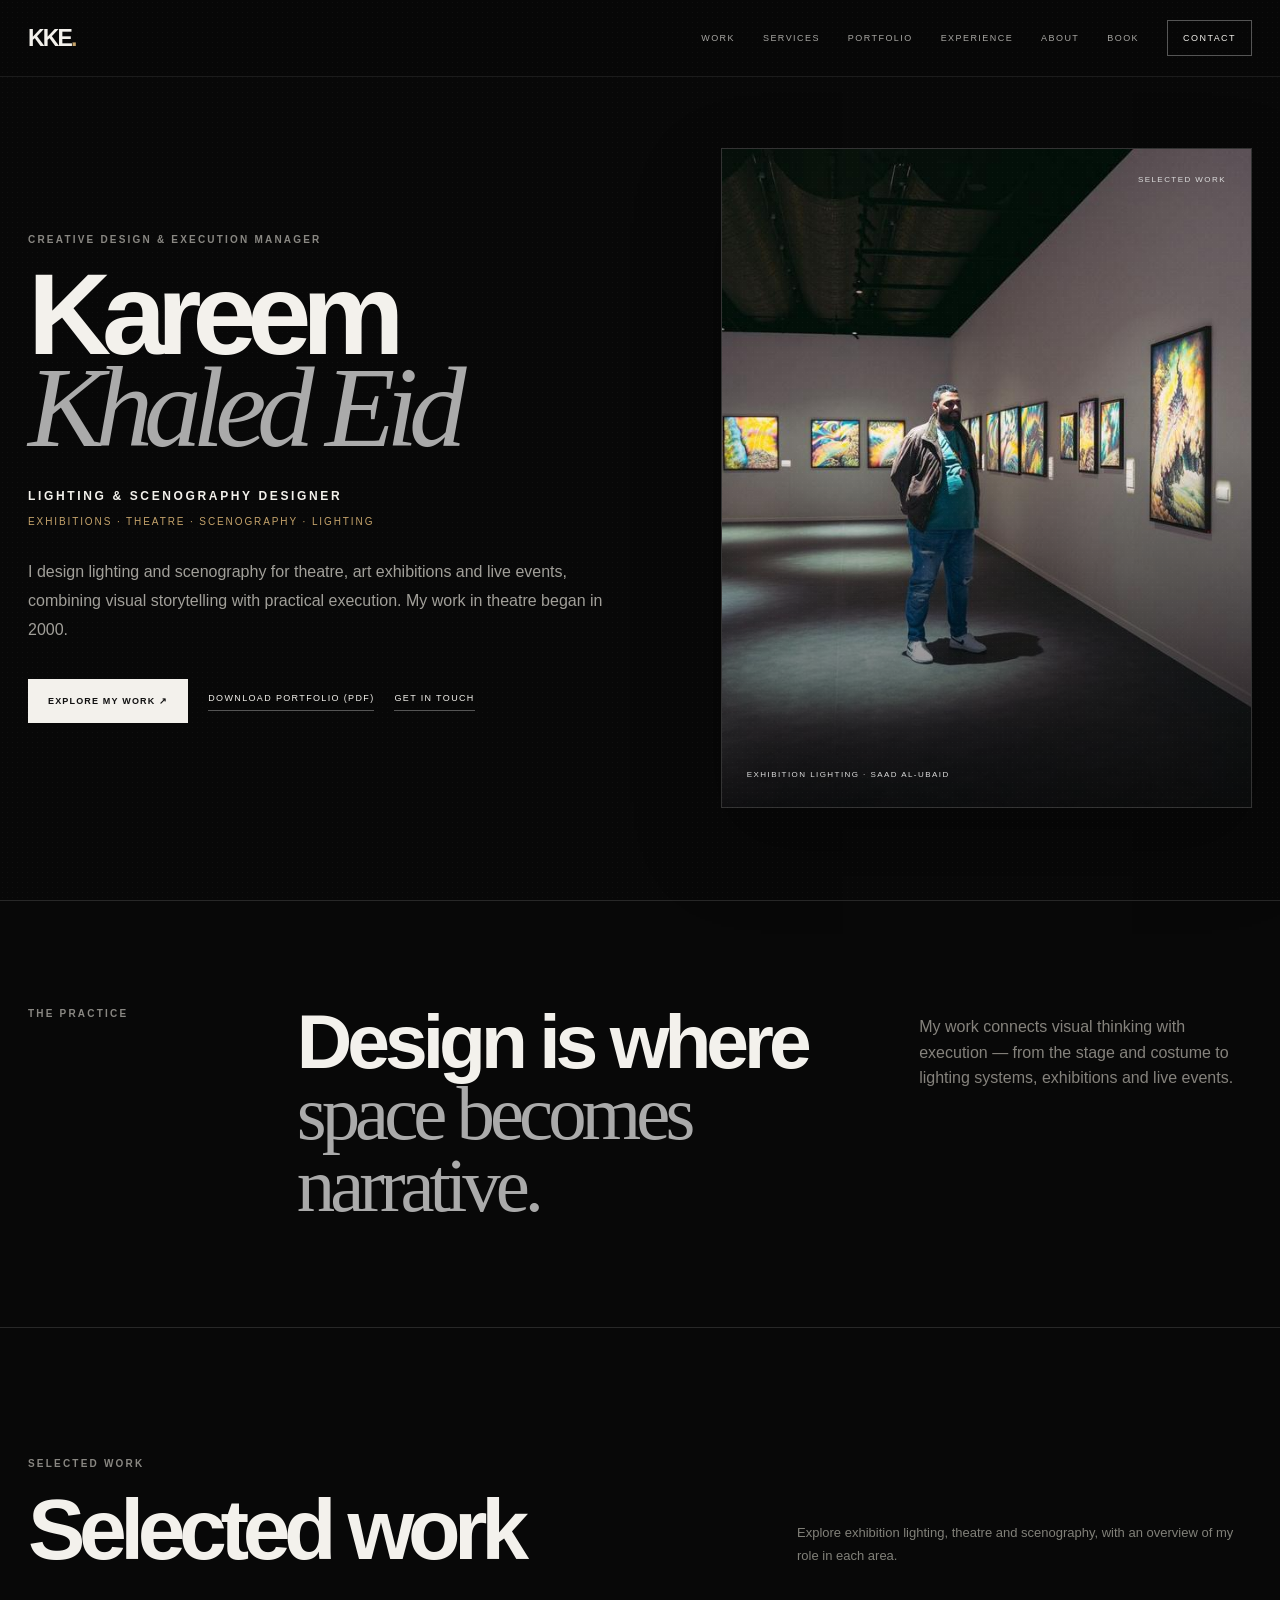
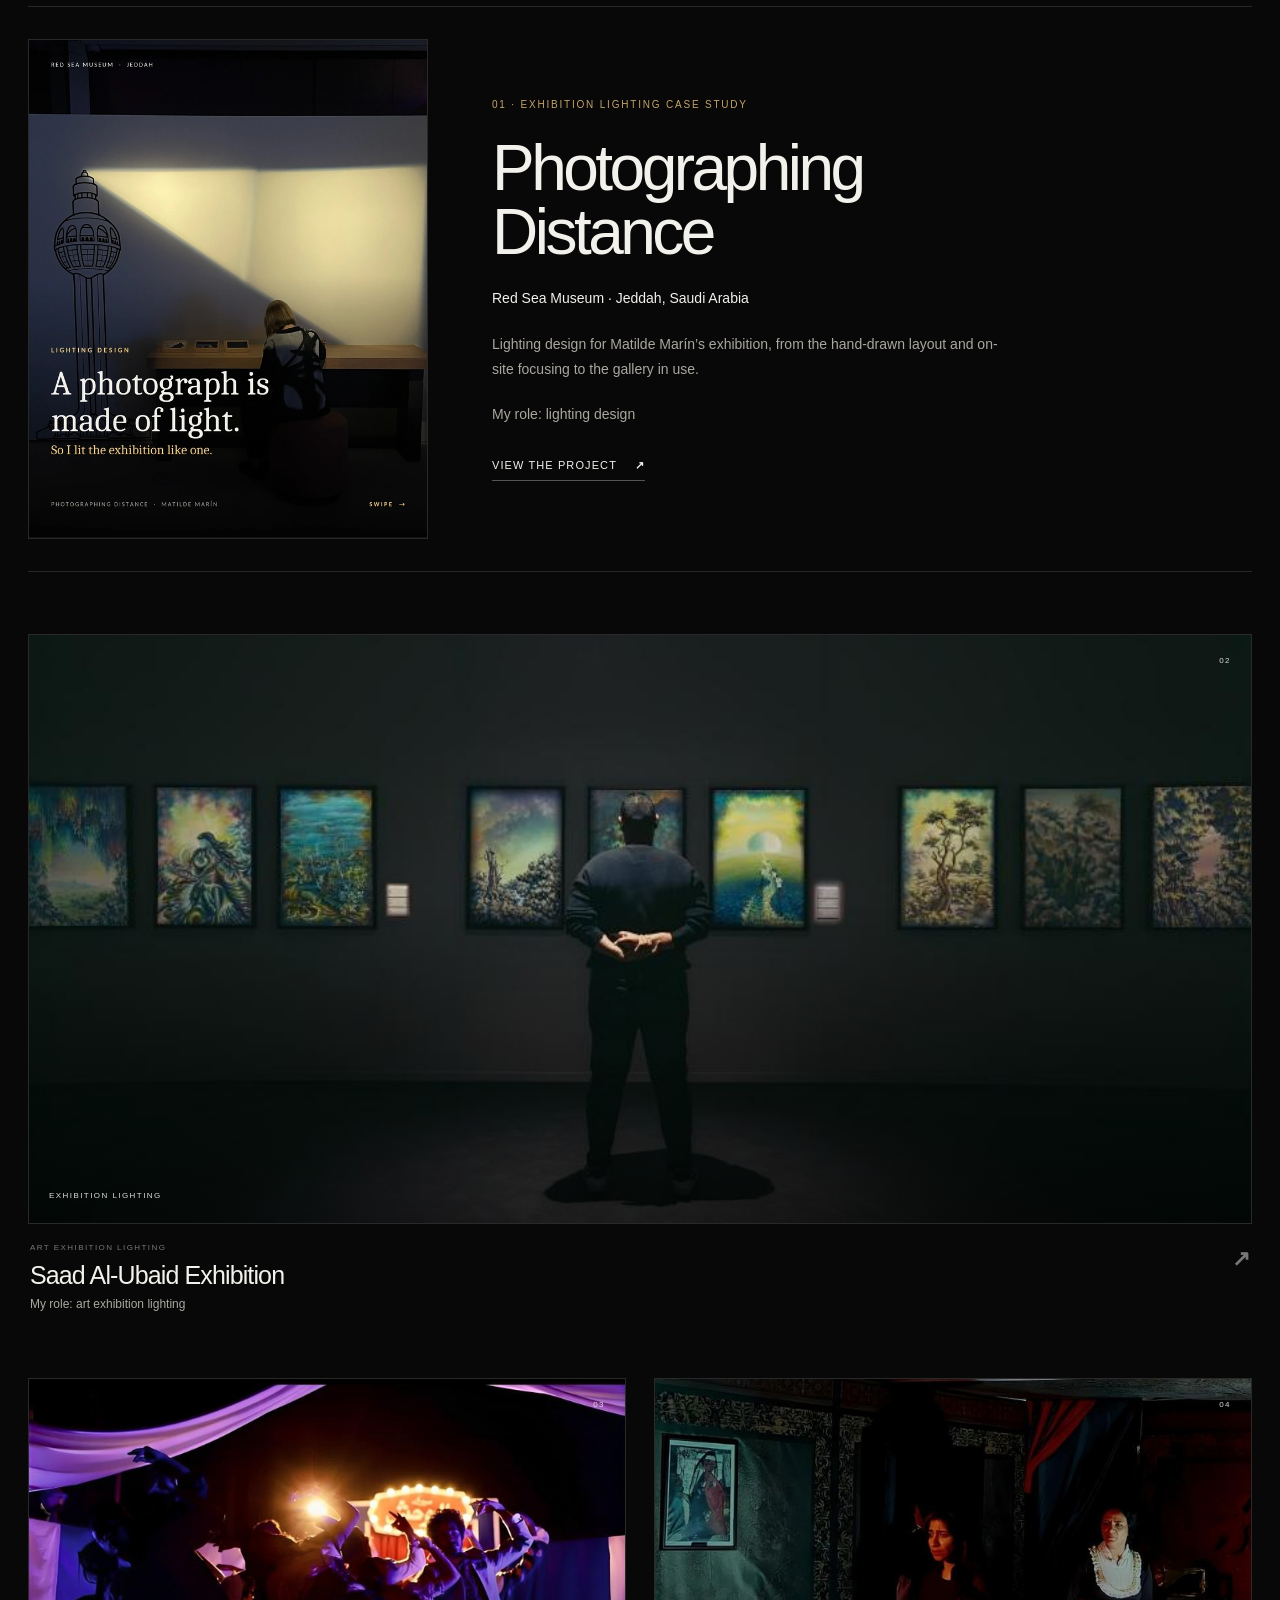
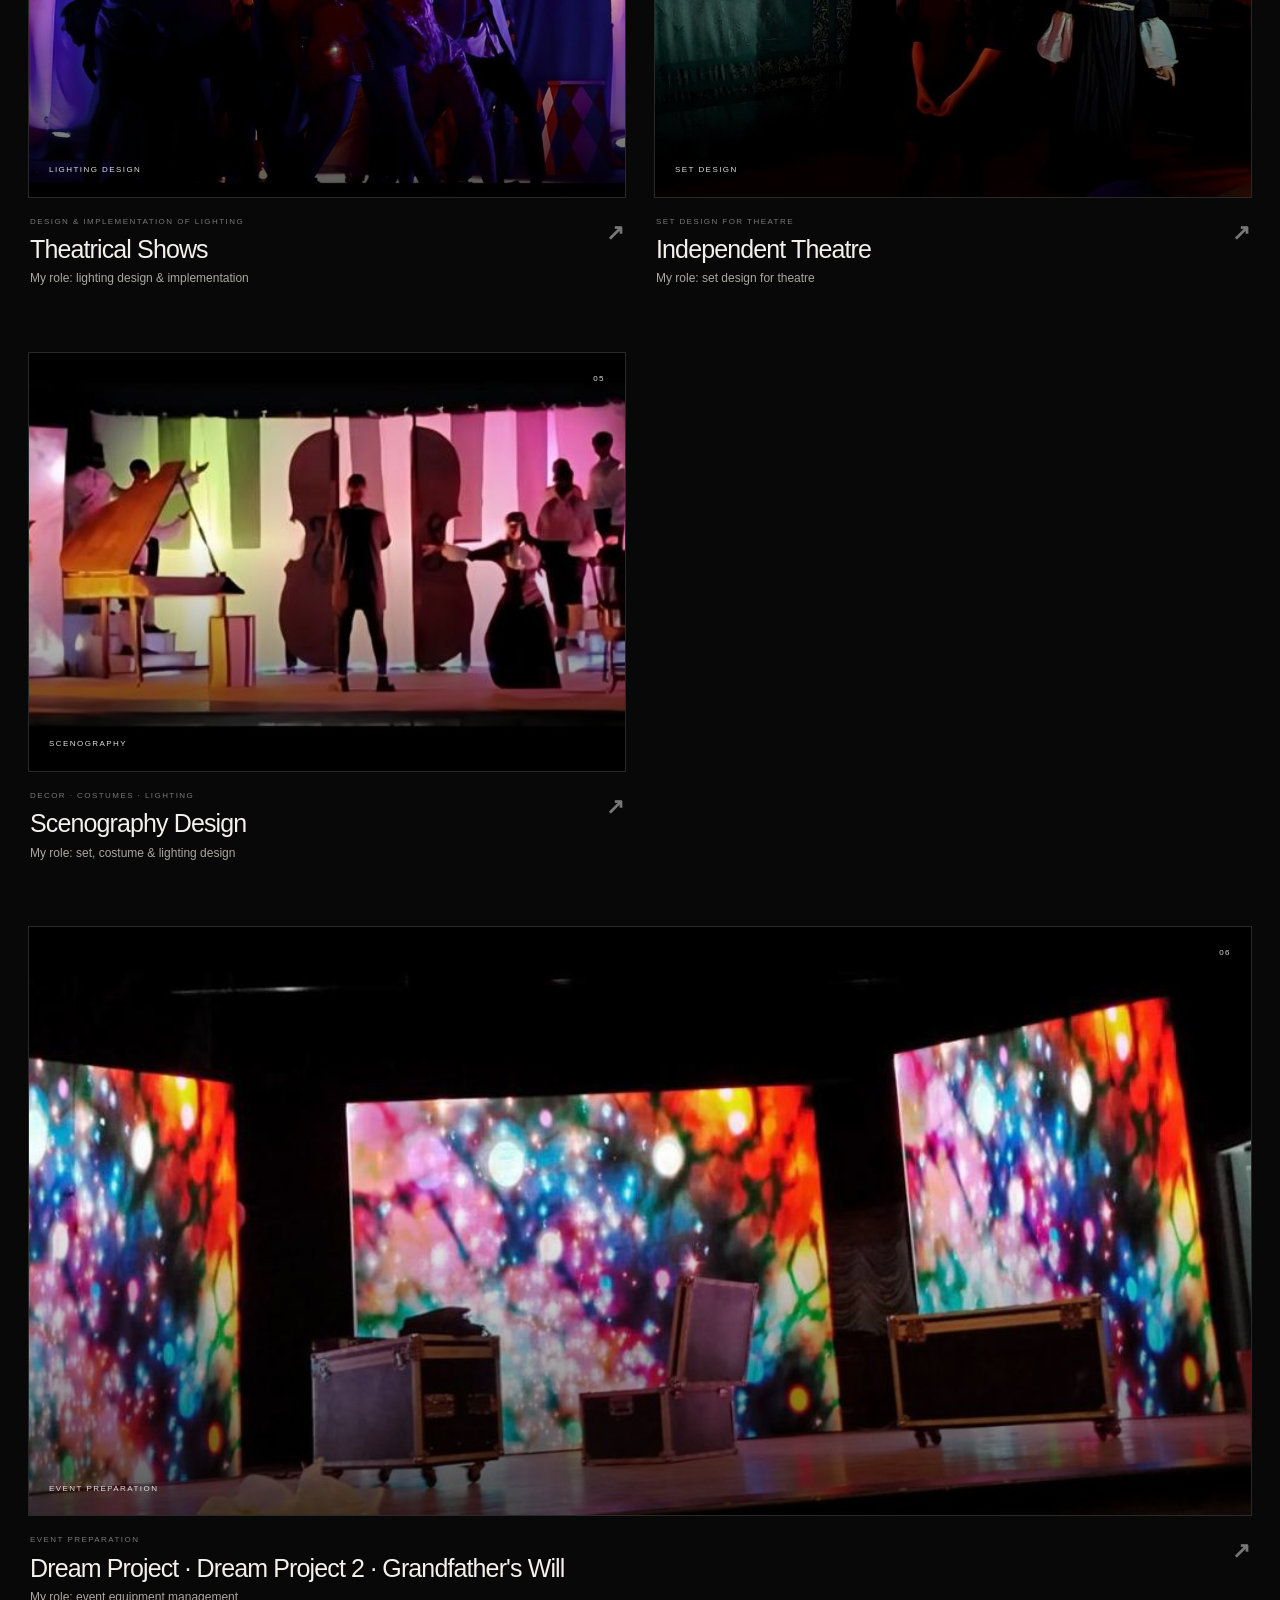
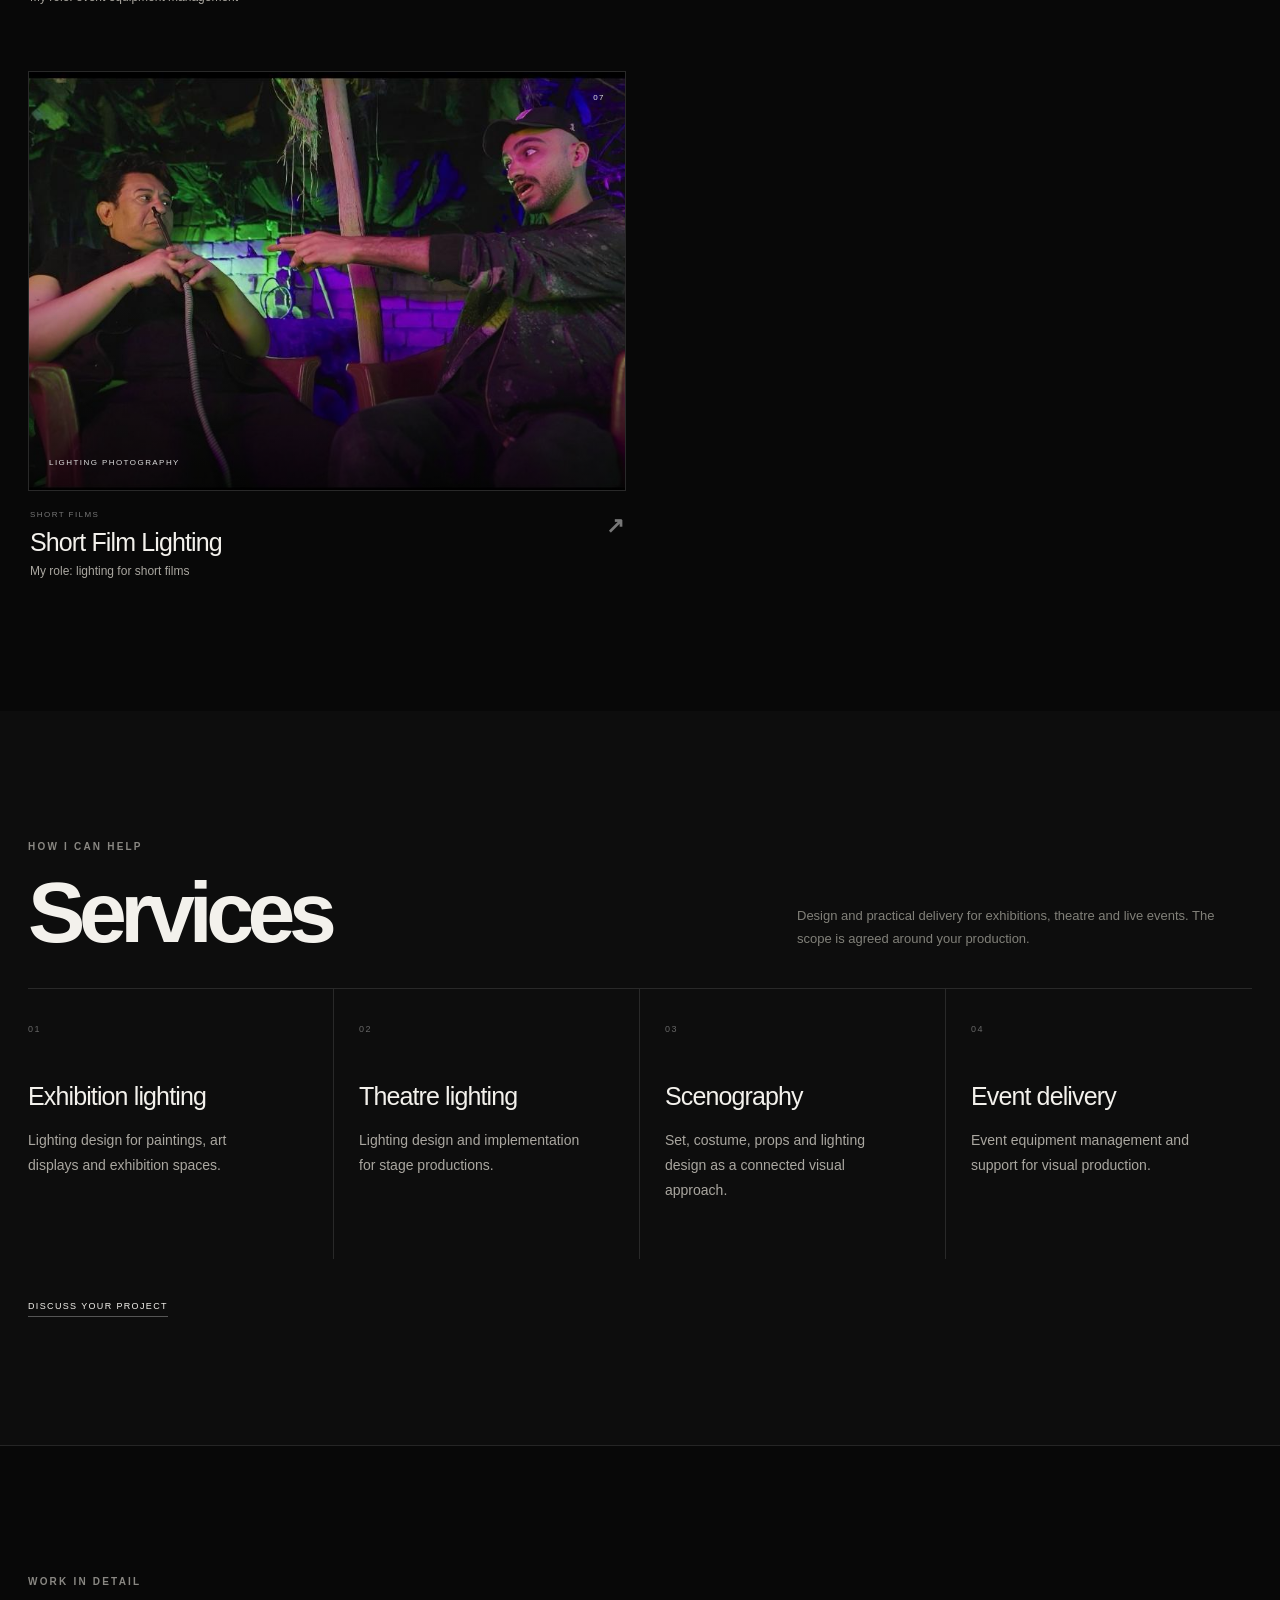
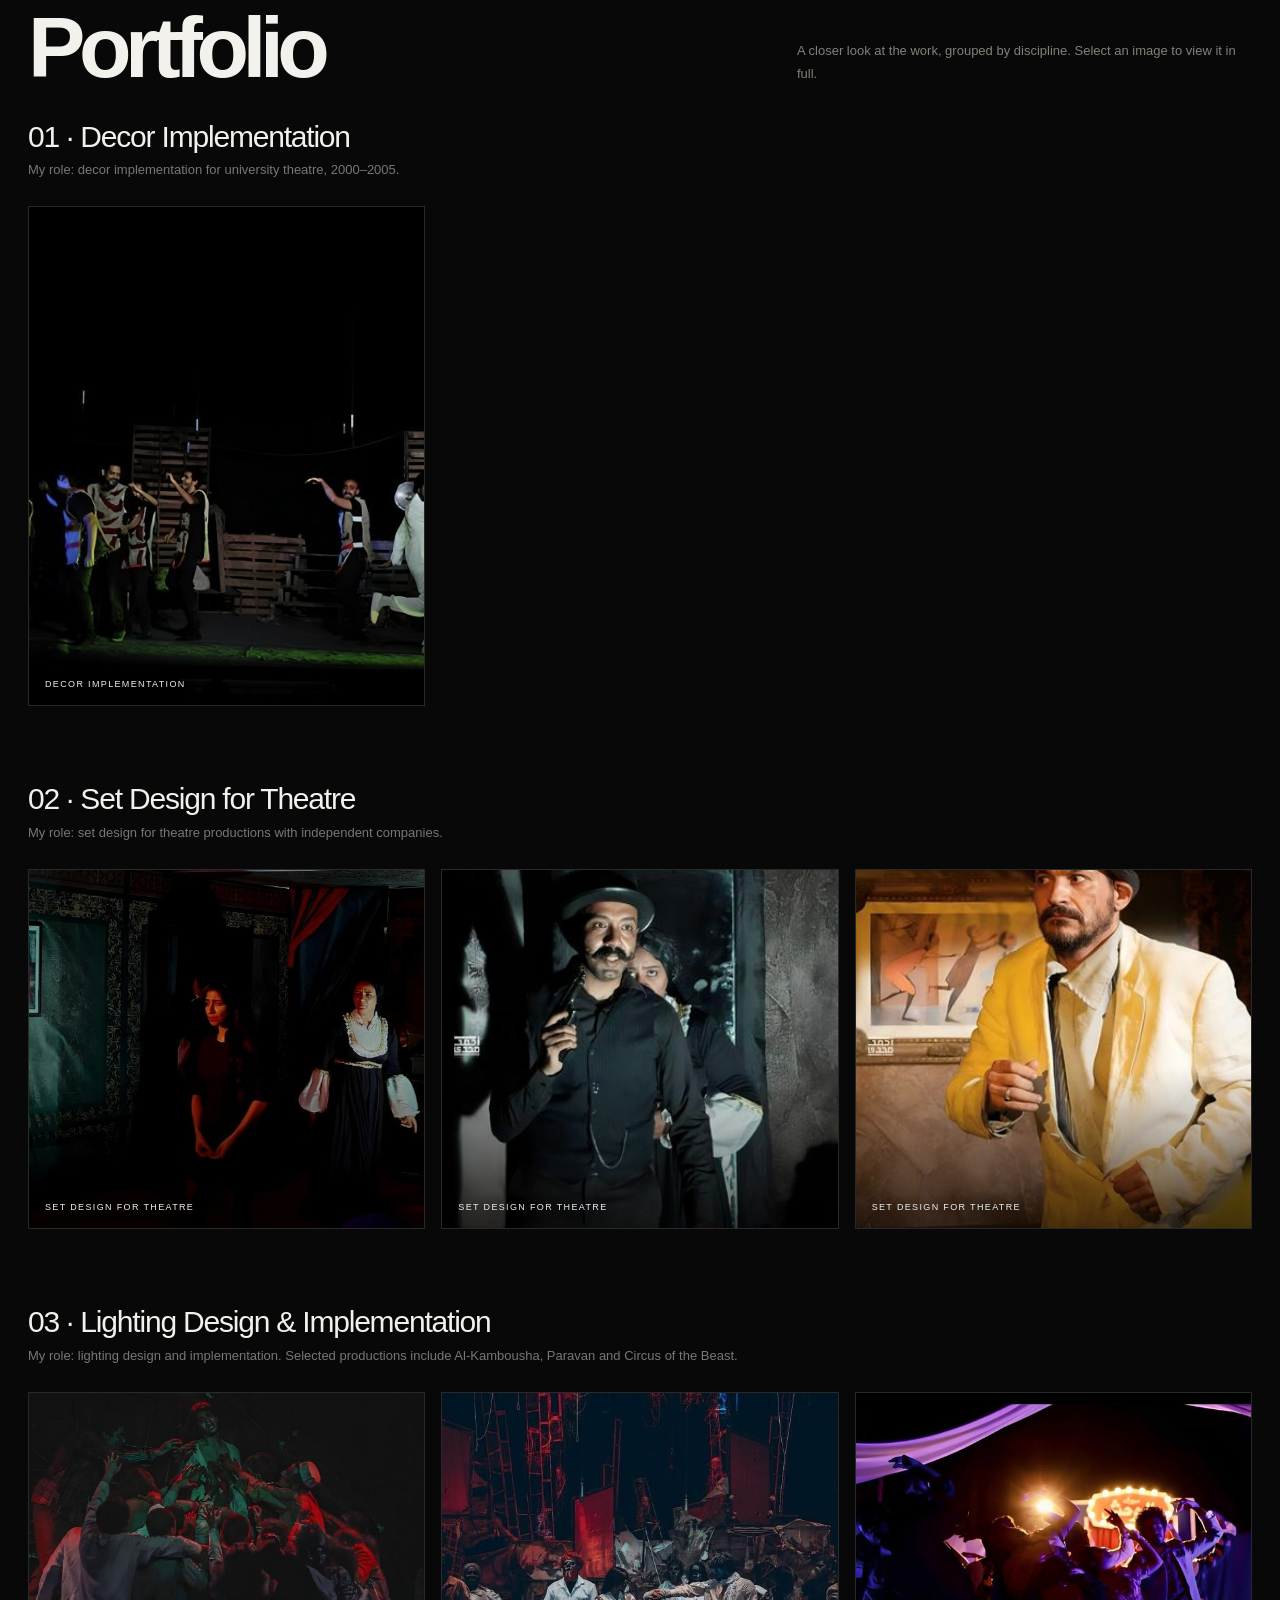
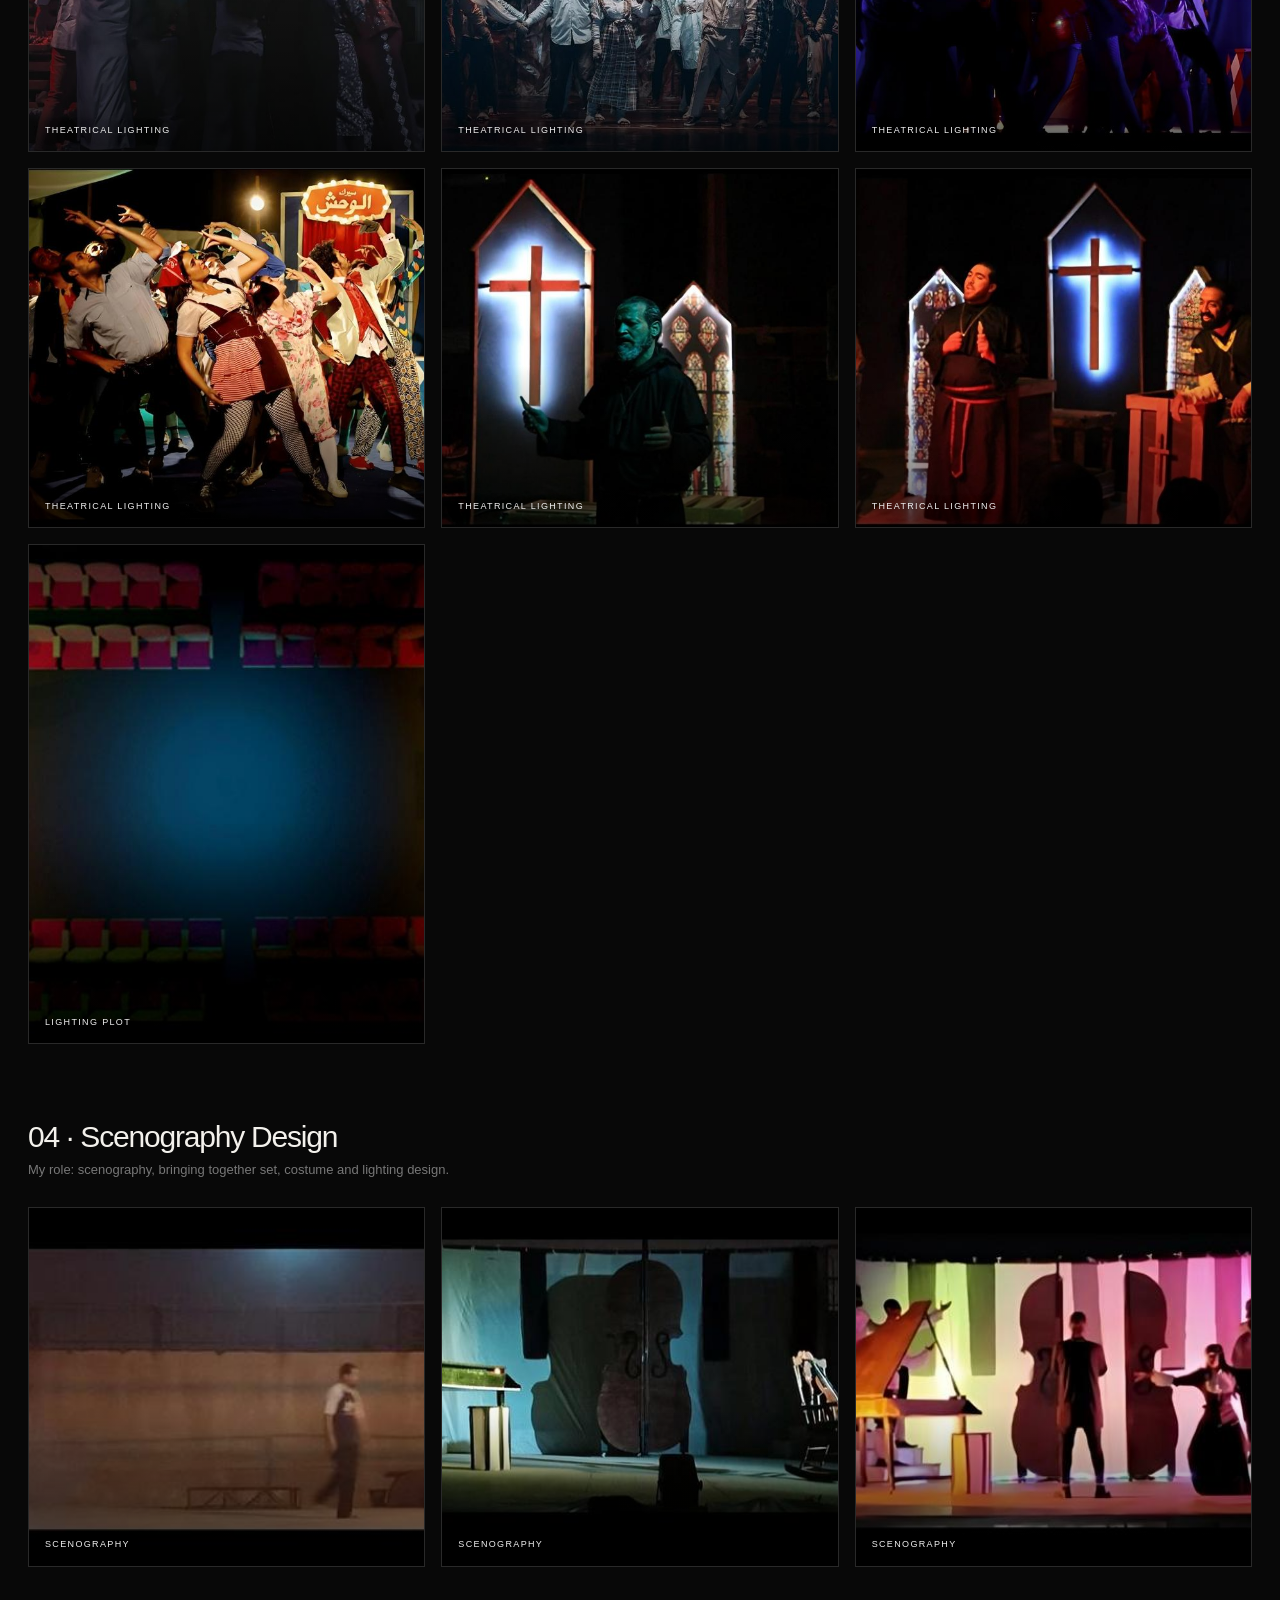
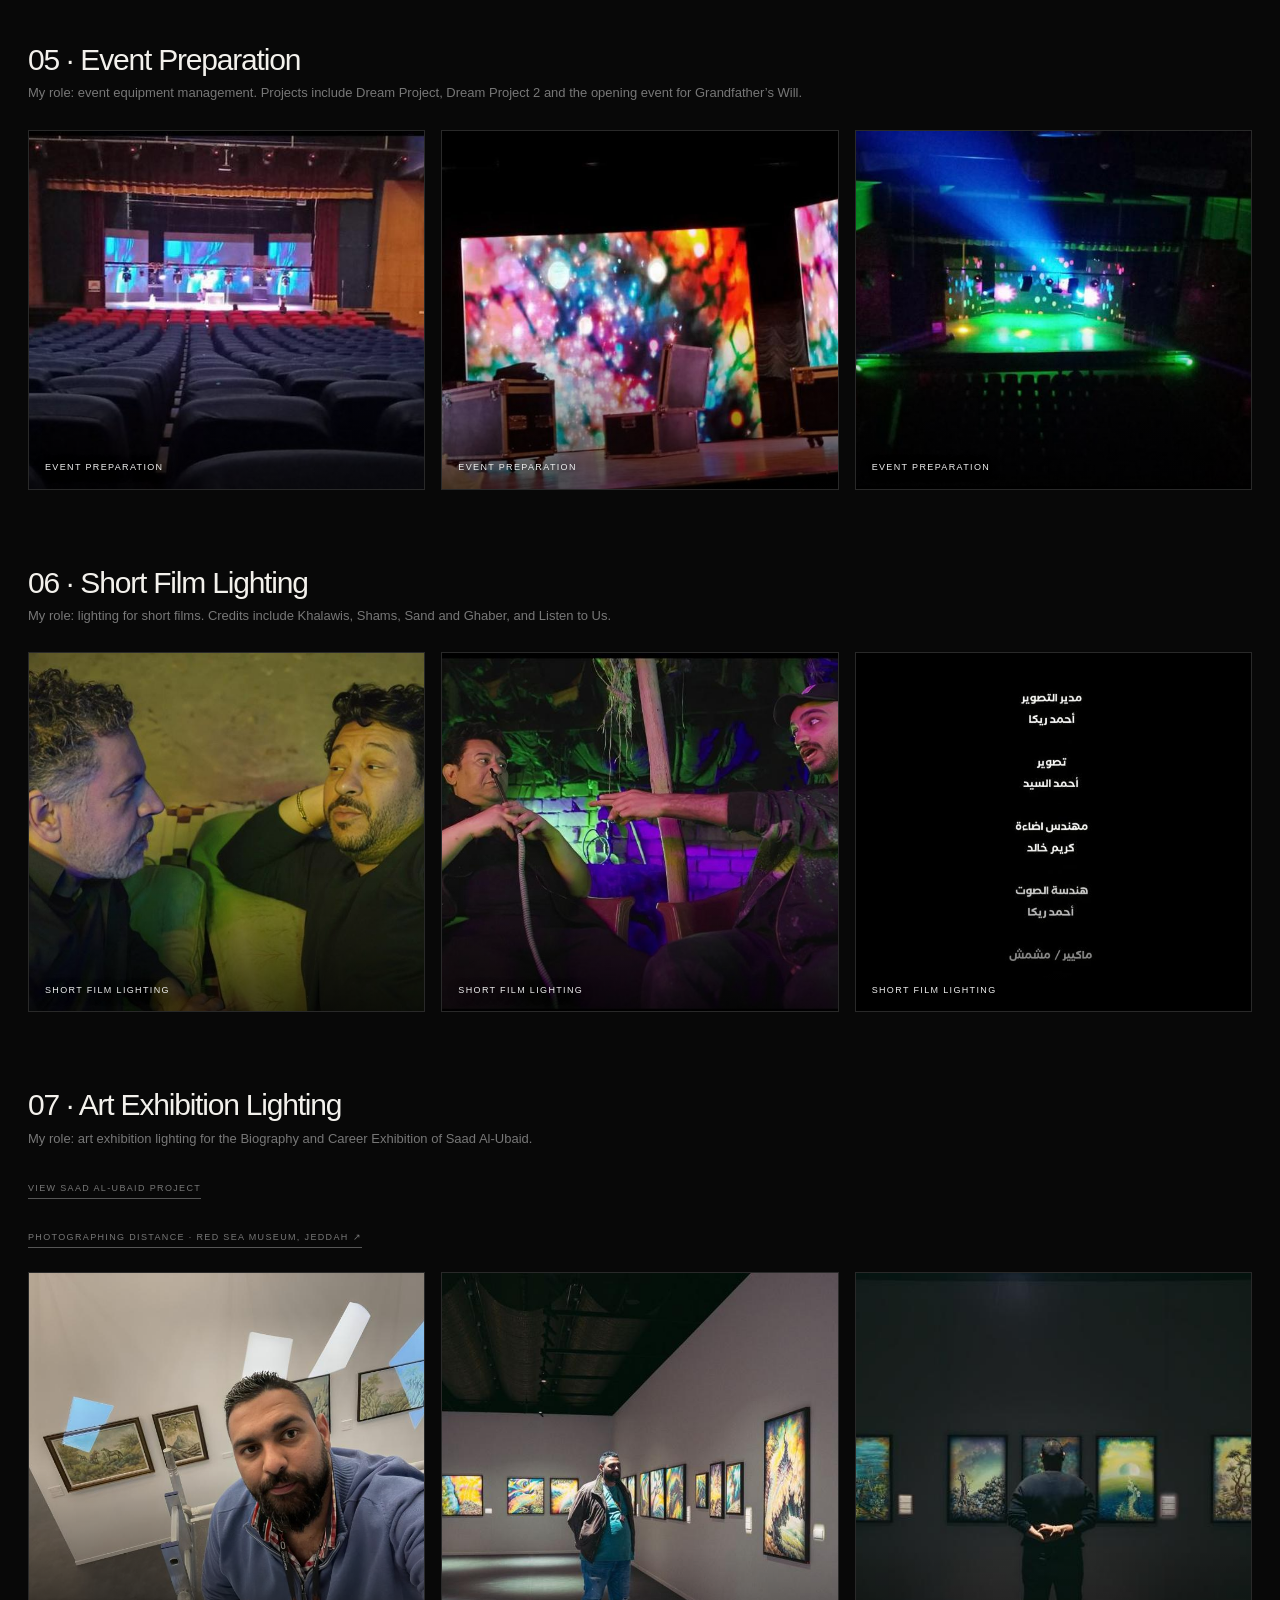
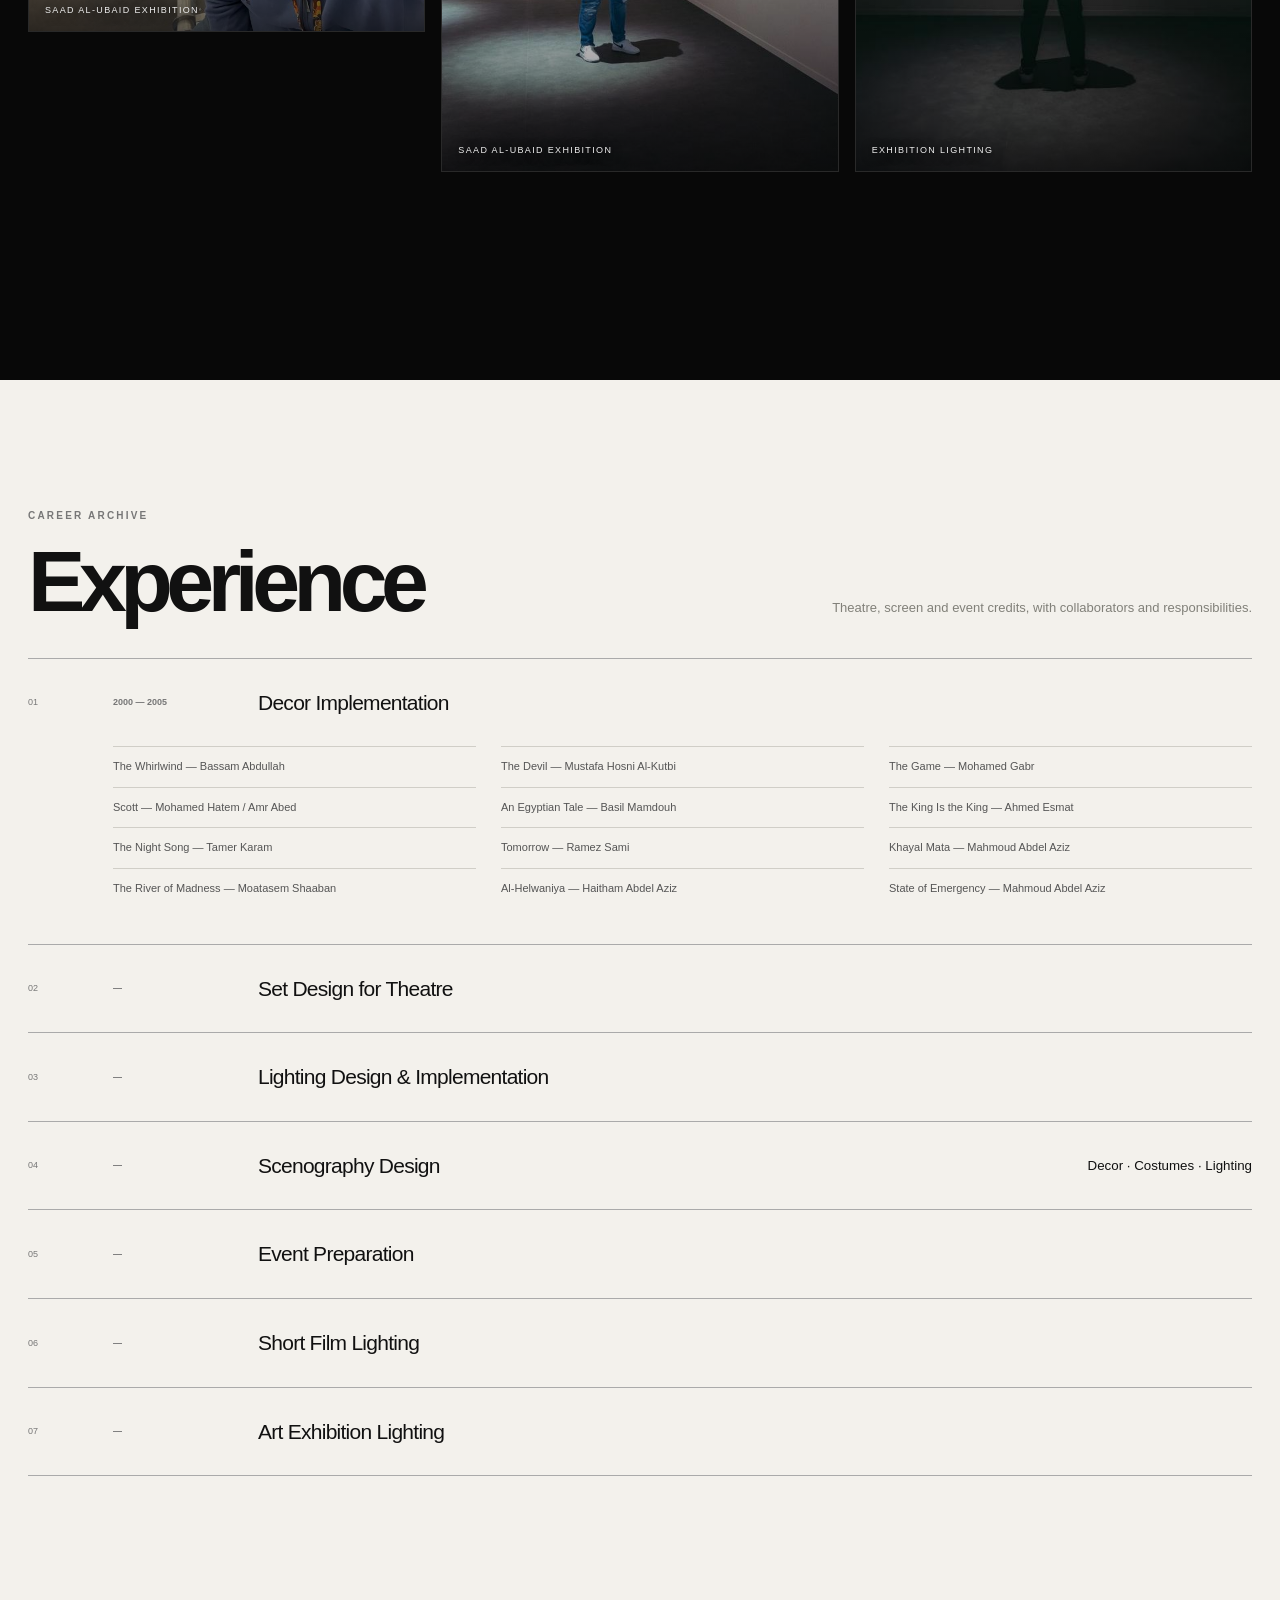
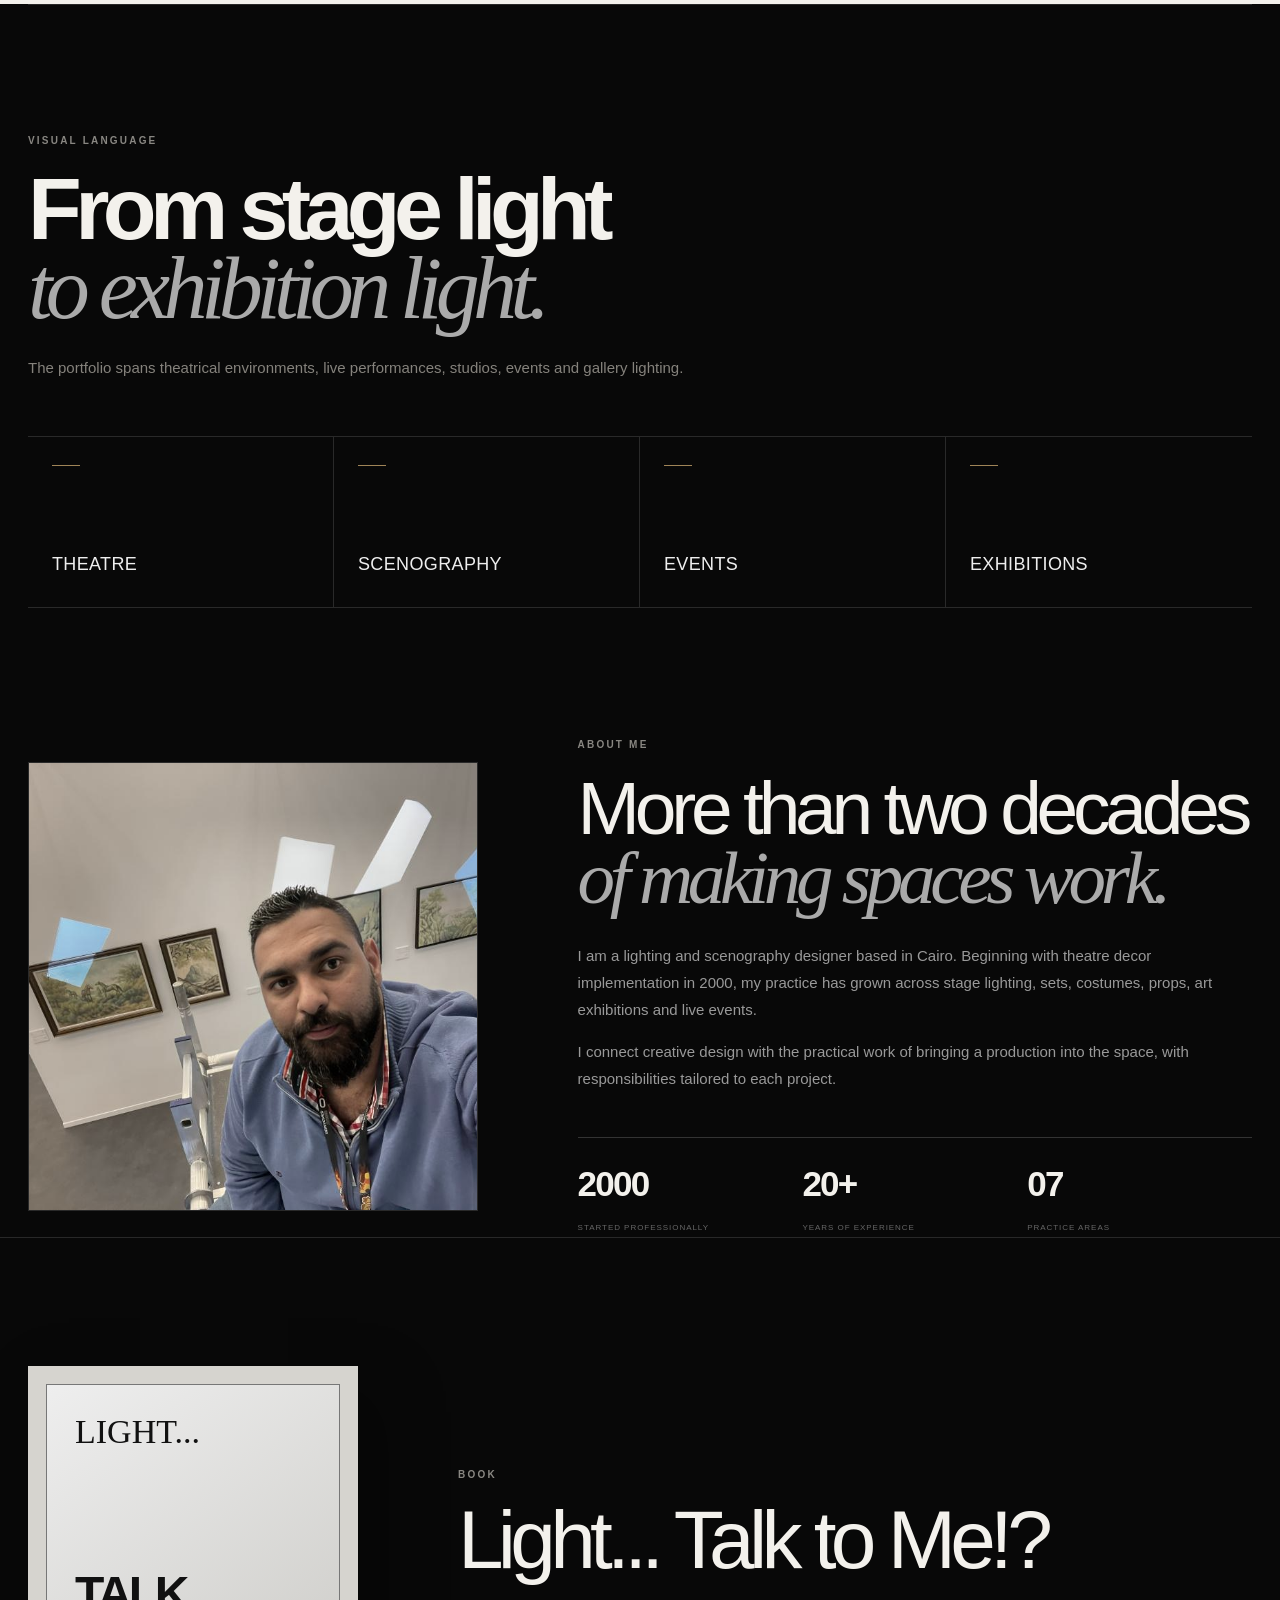
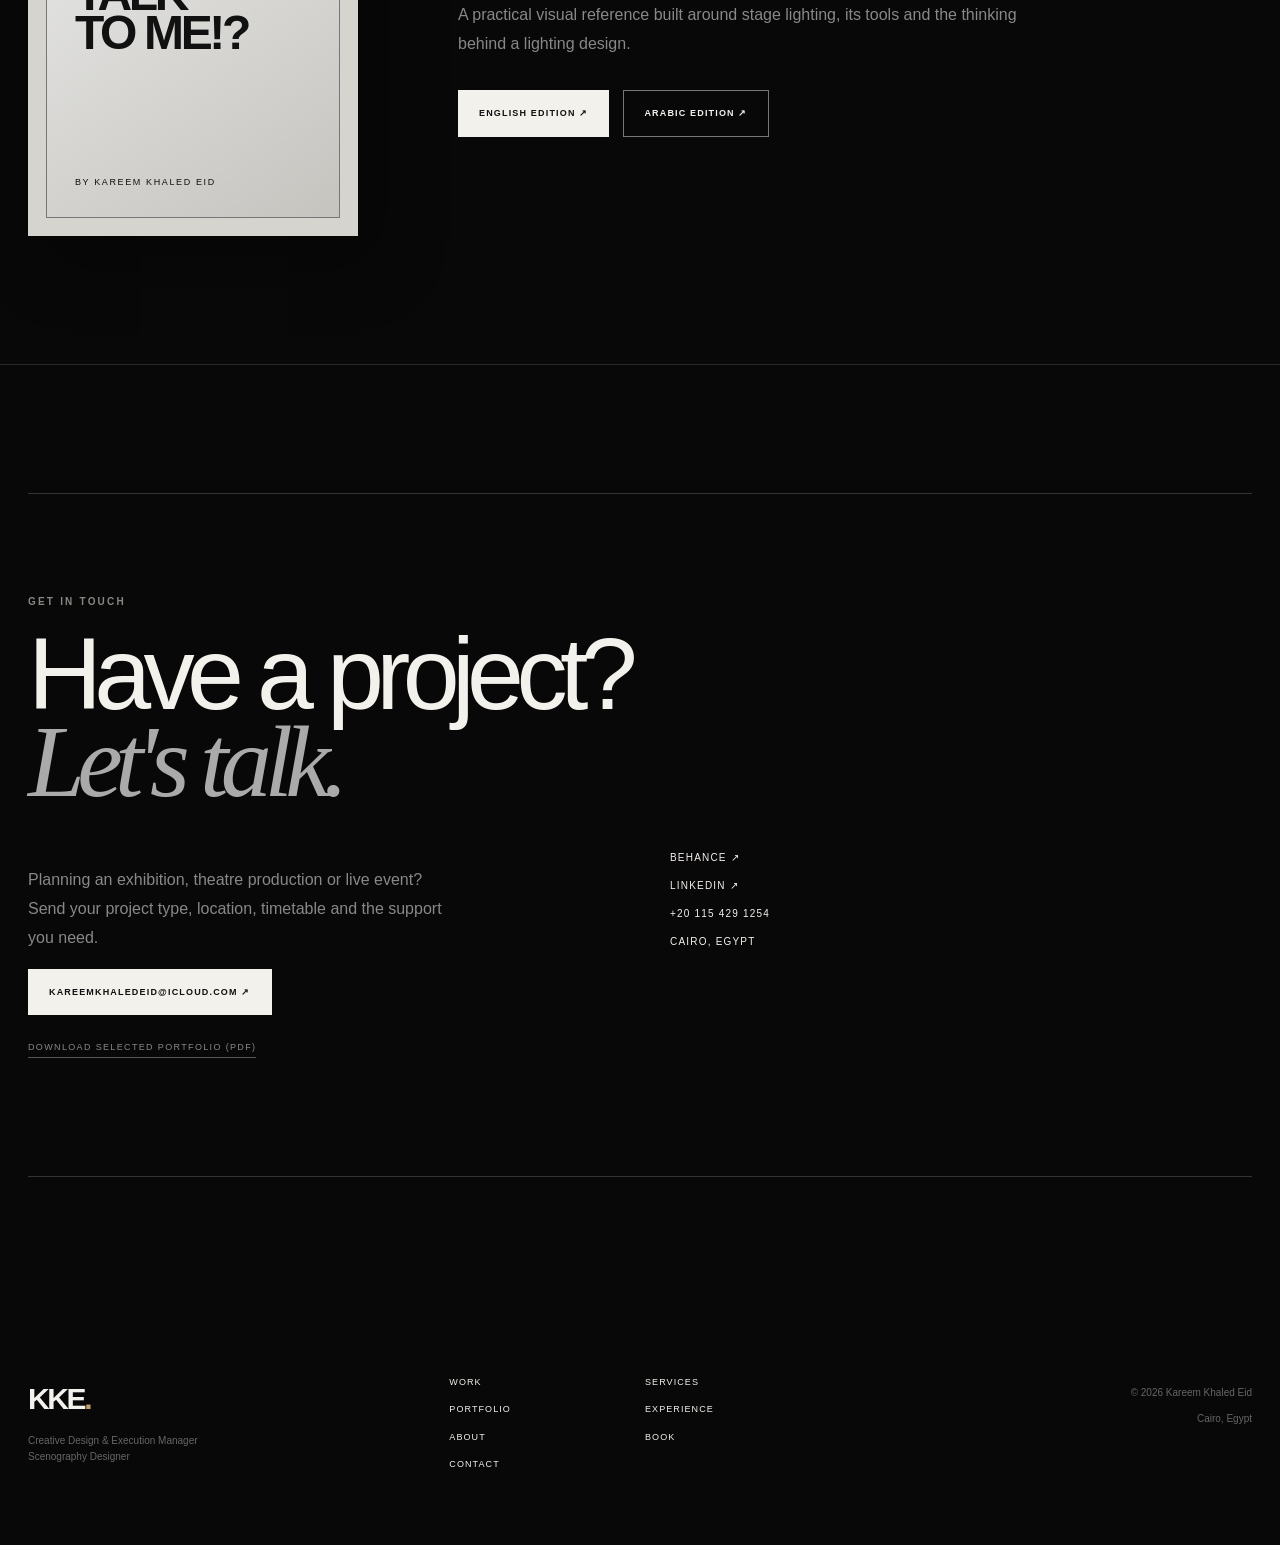
==== commit 06233d7a: "Add Photographing Distance exhibition lighting case study" ====
--- a/index.html
+++ b/index.html
@@ -8,7 +8,7 @@
 <link rel="canonical" href="https://kareemkhaledeid.github.io/">
 <meta property="og:title" content="Kareem Khaled Eid — Lighting &amp; Scenography Designer"><meta property="og:description" content="Lighting and scenography for art exhibitions, theatre and live events. Explore selected work by Kareem Khaled Eid, based in Cairo, Egypt."><meta property="og:type" content="website"><meta property="og:url" content="https://kareemkhaledeid.github.io/"><meta property="og:site_name" content="Kareem Khaled Eid Portfolio"><meta property="og:image" content="https://kareemkhaledeid.github.io/assets/hero.jpg"><meta property="og:image:alt" content="Kareem Khaled Eid portfolio — scenography and exhibition lighting">
 <meta name="twitter:card" content="summary_large_image"><meta name="twitter:title" content="Kareem Khaled Eid — Lighting &amp; Scenography Designer"><meta name="twitter:description" content="Lighting and scenography for art exhibitions, theatre and live events. Explore selected work by Kareem Khaled Eid, based in Cairo, Egypt."><meta name="twitter:image" content="https://kareemkhaledeid.github.io/assets/hero.jpg">
-<title>Kareem Khaled Eid — Lighting &amp; Scenography Designer</title><link rel="icon" href="assets/favicon.svg" type="image/svg+xml"><link rel="stylesheet" href="style.css">
+<title>Kareem Khaled Eid — Lighting &amp; Scenography Designer</title><link rel="icon" href="assets/favicon.svg" type="image/svg+xml"><link rel="stylesheet" href="style.css?v=20260924-motion"><link rel="stylesheet" href="project-photographing-distance.css?v=20261014">
 <style>
 .project-photo img,.portfolio-photo img,.archive-photo img{position:absolute;inset:0;width:100%;height:100%;object-fit:cover}.portfolio-archive{display:grid;grid-template-columns:repeat(3,1fr);gap:16px}.archive-group{margin-bottom:80px}.archive-group h3{font-size:30px;letter-spacing:-.04em;margin:0 0 8px}.archive-group>p{color:#777;margin:0 0 25px}.archive-photo{height:360px;position:relative;overflow:hidden;border:1px solid #292929;background:#111}.archive-photo.tall{height:500px}.archive-photo img{transition:transform .5s ease}.archive-photo:hover img{transform:scale(1.035)}.archive-label{position:absolute;z-index:2;left:16px;bottom:14px;font-size:9px;letter-spacing:.15em;color:#eee;text-transform:uppercase;text-shadow:0 2px 12px #000}.archive-photo:after{content:"";position:absolute;inset:0;background:linear-gradient(180deg,transparent 55%,rgba(0,0,0,.65));pointer-events:none}.pdf-note{color:#666;font-size:11px;margin-top:35px}.hero-photo img{object-position:center}.project-image img{position:absolute;inset:0;width:100%;height:100%;object-fit:cover}.project-image:after{z-index:1}.project-image span,.project-image small{z-index:3}.gallery-card{background-size:cover;background-position:center}.g1{background-image:url('assets/page-03-image-01.jpg')}.g2{background-image:url('assets/page-07-image-03.jpg')}.g3{background-image:url('assets/page-09-image-02.jpg')}.g4{background-image:url('assets/page-11-image-02.jpg')}
 @media(max-width:800px){.portfolio-archive{grid-template-columns:1fr}.archive-photo,.archive-photo.tall{height:360px}}
@@ -22,12 +22,13 @@
 <section class="hero container" id="top"><div class="hero-copy reveal"><p class="eyebrow">CREATIVE DESIGN &amp; EXECUTION MANAGER</p><h1>Kareem<br><em>Khaled Eid</em></h1><p class="role">LIGHTING &amp; SCENOGRAPHY DESIGNER</p><p class="disciplines">EXHIBITIONS · THEATRE · SCENOGRAPHY · LIGHTING</p><p class="hero-text">I design lighting and scenography for theatre, art exhibitions and live events, combining visual storytelling with practical execution. My work in theatre began in 2000.</p><div class="hero-actions"><a class="button button-light" href="#work">Explore my work ↗</a><a class="text-link" href="assets/Kareem_Khaled_Eid_Selected_Portfolio.pdf" download>Download portfolio (PDF)</a><a class="text-link" href="#contact">Get in touch</a></div></div><div class="hero-visual reveal"><div class="hero-photo"><img src="assets/page-11-image-02.jpg" alt="Saad Al-Ubaid art exhibition lighting" width="1120" height="747" decoding="async" loading="eager" fetchpriority="high"><span class="photo-caption">EXHIBITION LIGHTING · SAAD AL-UBAID</span><span class="photo-index">SELECTED WORK</span></div></div></section>
 <section class="statement"><div class="container statement-grid"><p class="eyebrow">THE PRACTICE</p><h2>Design is where<br><span>space becomes narrative.</span></h2><p>My work connects visual thinking with execution — from the stage and costume to lighting systems, exhibitions and live events.</p></div></section>
 <section class="section container" id="work"><div class="section-heading reveal"><div><p class="eyebrow">SELECTED WORK</p><h2>Selected work</h2></div><p>Explore exhibition lighting, theatre and scenography, with an overview of my role in each area.</p></div><div class="project-grid">
-<article class="project-card project-feature reveal"><a href="saad-al-ubaid.html" class="project-link" aria-label="View project: Saad Al-Ubaid Exhibition"><div class="project-image project-photo"><img src="assets/page-12-image-01.jpg" alt="Saad Al-Ubaid art exhibition lighting" width="918" height="612" decoding="async" loading="lazy"><span>01</span><small>EXHIBITION LIGHTING</small></div><div class="project-meta"><div><p class="project-type">ART EXHIBITION LIGHTING</p><h3>Saad Al-Ubaid Exhibition</h3><p>My role: art exhibition lighting</p></div><b aria-hidden="true">↗</b></div></a></article>
-<article class="project-card reveal"><a href="#archive-lighting" class="project-link" aria-label="View work: Theatrical Shows"><div class="project-image project-photo"><img src="assets/page-06-image-01.jpg" alt="Theatrical lighting work" width="792" height="576" decoding="async" loading="lazy"><span>02</span><small>LIGHTING DESIGN</small></div><div class="project-meta"><div><p class="project-type">DESIGN &amp; IMPLEMENTATION OF LIGHTING</p><h3>Theatrical Shows</h3><p>My role: lighting design &amp; implementation</p></div><b aria-hidden="true">↗</b></div></a></article>
-<article class="project-card reveal"><a href="#archive-set" class="project-link" aria-label="View work: Independent Theatre"><div class="project-image project-photo"><img src="assets/page-04-image-01.jpg" alt="Set design for theatre" width="854" height="534" decoding="async" loading="lazy"><span>03</span><small>SET DESIGN</small></div><div class="project-meta"><div><p class="project-type">SET DESIGN FOR THEATRE</p><h3>Independent Theatre</h3><p>My role: set design for theatre</p></div><b aria-hidden="true">↗</b></div></a></article>
-<article class="project-card reveal"><a href="#archive-scenography" class="project-link" aria-label="View work: Scenography Design"><div class="project-image project-photo"><img src="assets/page-08-image-03.jpg" alt="Scenography design work" width="1053" height="342" decoding="async" loading="lazy"><span>04</span><small>SCENOGRAPHY</small></div><div class="project-meta"><div><p class="project-type">DECOR · COSTUMES · LIGHTING</p><h3>Scenography Design</h3><p>My role: set, costume &amp; lighting design</p></div><b aria-hidden="true">↗</b></div></a></article>
-<article class="project-card project-wide reveal"><a href="#archive-events" class="project-link" aria-label="View work: Dream Project · Dream Project 2 · Grandfather's Will"><div class="project-image project-photo"><img src="assets/page-09-image-02.jpg" alt="Event preparation and visual production" width="1053" height="482" decoding="async" loading="lazy"><span>05</span><small>EVENT PREPARATION</small></div><div class="project-meta"><div><p class="project-type">EVENT PREPARATION</p><h3>Dream Project · Dream Project 2 · Grandfather's Will</h3><p>My role: event equipment management</p></div><b aria-hidden="true">↗</b></div></a></article>
-<article class="project-card reveal"><a href="#archive-film" class="project-link" aria-label="View work: Lighting Photography"><div class="project-image project-photo"><img src="assets/page-10-image-02.jpg" alt="Short film lighting photography" width="989" height="568" decoding="async" loading="lazy"><span>06</span><small>LIGHTING PHOTOGRAPHY</small></div><div class="project-meta"><div><p class="project-type">SHORT FILMS</p><h3>Short Film Lighting</h3><p>My role: lighting for short films</p></div><b aria-hidden="true">↗</b></div></a></article>
+<article class="project-card project-feature project-case-card reveal"><a href="photographing-distance.html" class="project-link" aria-label="View project: Photographing Distance — Red Sea Museum"><div class="project-image"><img src="assets/photographing-distance/slide-01.webp" alt="Photographing Distance exhibition lighting case study cover" width="720" height="900" decoding="async" loading="lazy"></div><div class="project-meta"><div><p class="project-type">01 · EXHIBITION LIGHTING CASE STUDY</p><h3>Photographing<br>Distance</h3><p class="case-venue">Red Sea Museum · Jeddah, Saudi Arabia</p><p class="case-summary">Lighting design for Matilde Marín’s exhibition, from the hand-drawn layout and on-site focusing to the gallery in use.</p><p>My role: lighting design</p><span class="case-card-action">View the project <b aria-hidden="true">↗</b></span></div></div></a></article>
+<article class="project-card project-feature reveal"><a href="saad-al-ubaid.html" class="project-link" aria-label="View project: Saad Al-Ubaid Exhibition"><div class="project-image project-photo"><img src="assets/page-12-image-01.jpg" alt="Saad Al-Ubaid art exhibition lighting" width="918" height="612" decoding="async" loading="lazy"><span>02</span><small>EXHIBITION LIGHTING</small></div><div class="project-meta"><div><p class="project-type">ART EXHIBITION LIGHTING</p><h3>Saad Al-Ubaid Exhibition</h3><p>My role: art exhibition lighting</p></div><b aria-hidden="true">↗</b></div></a></article>
+<article class="project-card reveal"><a href="#archive-lighting" class="project-link" aria-label="View work: Theatrical Shows"><div class="project-image project-photo"><img src="assets/page-06-image-01.jpg" alt="Theatrical lighting work" width="792" height="576" decoding="async" loading="lazy"><span>03</span><small>LIGHTING DESIGN</small></div><div class="project-meta"><div><p class="project-type">DESIGN &amp; IMPLEMENTATION OF LIGHTING</p><h3>Theatrical Shows</h3><p>My role: lighting design &amp; implementation</p></div><b aria-hidden="true">↗</b></div></a></article>
+<article class="project-card reveal"><a href="#archive-set" class="project-link" aria-label="View work: Independent Theatre"><div class="project-image project-photo"><img src="assets/page-04-image-01.jpg" alt="Set design for theatre" width="854" height="534" decoding="async" loading="lazy"><span>04</span><small>SET DESIGN</small></div><div class="project-meta"><div><p class="project-type">SET DESIGN FOR THEATRE</p><h3>Independent Theatre</h3><p>My role: set design for theatre</p></div><b aria-hidden="true">↗</b></div></a></article>
+<article class="project-card reveal"><a href="#archive-scenography" class="project-link" aria-label="View work: Scenography Design"><div class="project-image project-photo"><img src="assets/page-08-image-03.jpg" alt="Scenography design work" width="1053" height="342" decoding="async" loading="lazy"><span>05</span><small>SCENOGRAPHY</small></div><div class="project-meta"><div><p class="project-type">DECOR · COSTUMES · LIGHTING</p><h3>Scenography Design</h3><p>My role: set, costume &amp; lighting design</p></div><b aria-hidden="true">↗</b></div></a></article>
+<article class="project-card project-wide reveal"><a href="#archive-events" class="project-link" aria-label="View work: Dream Project · Dream Project 2 · Grandfather's Will"><div class="project-image project-photo"><img src="assets/page-09-image-02.jpg" alt="Event preparation and visual production" width="1053" height="482" decoding="async" loading="lazy"><span>06</span><small>EVENT PREPARATION</small></div><div class="project-meta"><div><p class="project-type">EVENT PREPARATION</p><h3>Dream Project · Dream Project 2 · Grandfather's Will</h3><p>My role: event equipment management</p></div><b aria-hidden="true">↗</b></div></a></article>
+<article class="project-card reveal"><a href="#archive-film" class="project-link" aria-label="View work: Lighting Photography"><div class="project-image project-photo"><img src="assets/page-10-image-02.jpg" alt="Short film lighting photography" width="989" height="568" decoding="async" loading="lazy"><span>07</span><small>LIGHTING PHOTOGRAPHY</small></div><div class="project-meta"><div><p class="project-type">SHORT FILMS</p><h3>Short Film Lighting</h3><p>My role: lighting for short films</p></div><b aria-hidden="true">↗</b></div></a></article>
 </div></section>
 <section class="capability-section" id="services"><div class="container section"><div class="section-heading"><div><p class="eyebrow">HOW I CAN HELP</p><h2>Services</h2></div><p>Design and practical delivery for exhibitions, theatre and live events. The scope is agreed around your production.</p></div><div class="capability-grid">
 <article class="capability"><span>01</span><h3>Exhibition lighting</h3><p>Lighting design for paintings, art displays and exhibition spaces.</p></article>
@@ -41,7 +42,7 @@
 <div class="archive-group" id="archive-scenography"><h3>04 · Scenography Design</h3><p>My role: scenography, bringing together set, costume and lighting design.</p><div class="portfolio-archive"><div class="archive-photo"><a href="assets/page-08-image-01.jpg" class="image-open" aria-label="Enlarge image: Scenography design"><img src="assets/page-08-image-01.jpg" alt="Scenography design" width="1013" height="272" decoding="async" loading="lazy"><span class="archive-label">Scenography</span></a></div><div class="archive-photo"><a href="assets/page-08-image-02.jpg" class="image-open" aria-label="Enlarge image: Scenography design"><img src="assets/page-08-image-02.jpg" alt="Scenography design" width="988" height="364" decoding="async" loading="lazy"><span class="archive-label">Scenography</span></a></div><div class="archive-photo"><a href="assets/page-08-image-03.jpg" class="image-open" aria-label="Enlarge image: Scenography design"><img src="assets/page-08-image-03.jpg" alt="Scenography design" width="1053" height="342" decoding="async" loading="lazy"><span class="archive-label">Scenography</span></a></div></div></div>
 <div class="archive-group" id="archive-events"><h3>05 · Event Preparation</h3><p>My role: event equipment management. Projects include Dream Project, Dream Project 2 and the opening event for Grandfather’s Will.</p><div class="portfolio-archive"><div class="archive-photo"><a href="assets/page-09-image-01.jpg" class="image-open" aria-label="Enlarge image: Event preparation"><img src="assets/page-09-image-01.jpg" alt="Event preparation" width="1053" height="462" decoding="async" loading="lazy"><span class="archive-label">Event Preparation</span></a></div><div class="archive-photo"><a href="assets/page-09-image-02.jpg" class="image-open" aria-label="Enlarge image: Event preparation"><img src="assets/page-09-image-02.jpg" alt="Event preparation" width="1053" height="482" decoding="async" loading="lazy"><span class="archive-label">Event Preparation</span></a></div><div class="archive-photo"><a href="assets/page-09-image-03.jpg" class="image-open" aria-label="Enlarge image: Event preparation"><img src="assets/page-09-image-03.jpg" alt="Event preparation" width="1053" height="531" decoding="async" loading="lazy"><span class="archive-label">Event Preparation</span></a></div></div></div>
 <div class="archive-group" id="archive-film"><h3>06 · Short Film Lighting</h3><p>My role: lighting for short films. Credits include Khalawis, Shams, Sand and Ghaber, and Listen to Us.</p><div class="portfolio-archive"><div class="archive-photo"><a href="assets/page-10-image-01.jpg" class="image-open" aria-label="Enlarge image: Short film lighting photography"><img src="assets/page-10-image-01.jpg" alt="Short film lighting photography" width="1003" height="560" decoding="async" loading="lazy"><span class="archive-label">Short Film Lighting</span></a></div><div class="archive-photo"><a href="assets/page-10-image-02.jpg" class="image-open" aria-label="Enlarge image: Short film lighting photography"><img src="assets/page-10-image-02.jpg" alt="Short film lighting photography" width="989" height="568" decoding="async" loading="lazy"><span class="archive-label">Short Film Lighting</span></a></div><div class="archive-photo"><a href="assets/page-10-image-03.jpg" class="image-open" aria-label="Enlarge image: Short film lighting photography"><img src="assets/page-10-image-03.jpg" alt="Short film lighting photography" width="944" height="595" decoding="async" loading="lazy"><span class="archive-label">Short Film Lighting</span></a></div></div></div>
-<div class="archive-group" id="archive-exhibition"><h3>07 · Art Exhibition Lighting</h3><p>My role: art exhibition lighting for the Biography and Career Exhibition of Saad Al-Ubaid.</p><p><a class="text-link" href="saad-al-ubaid.html">View exhibition project</a></p><div class="portfolio-archive"><div class="archive-photo"><a href="assets/page-11-image-01.jpg" class="image-open" aria-label="Enlarge image: Saad Al-Ubaid exhibition installation"><img src="assets/page-11-image-01.jpg" alt="Saad Al-Ubaid exhibition installation" width="866" height="649" decoding="async" loading="lazy"><span class="archive-label">Saad Al-Ubaid Exhibition</span></a></div><div class="archive-photo tall"><a href="assets/page-11-image-02.jpg" class="image-open" aria-label="Enlarge image: Saad Al-Ubaid exhibition lighting"><img src="assets/page-11-image-02.jpg" alt="Saad Al-Ubaid exhibition lighting" width="1120" height="747" decoding="async" loading="lazy"><span class="archive-label">Saad Al-Ubaid Exhibition</span></a></div><div class="archive-photo tall"><a href="assets/page-12-image-01.jpg" class="image-open" aria-label="Enlarge image: Portfolio exhibition image"><img src="assets/page-12-image-01.jpg" alt="Portfolio exhibition image" width="918" height="612" decoding="async" loading="lazy"><span class="archive-label">Exhibition Lighting</span></a></div></div></div>
+<div class="archive-group" id="archive-exhibition"><h3>07 · Art Exhibition Lighting</h3><p>My role: art exhibition lighting for the Biography and Career Exhibition of Saad Al-Ubaid.</p><p><a class="text-link" href="saad-al-ubaid.html">View Saad Al-Ubaid project</a></p><p><a class="text-link" href="photographing-distance.html">Photographing Distance · Red Sea Museum, Jeddah ↗</a></p><div class="portfolio-archive"><div class="archive-photo"><a href="assets/page-11-image-01.jpg" class="image-open" aria-label="Enlarge image: Saad Al-Ubaid exhibition installation"><img src="assets/page-11-image-01.jpg" alt="Saad Al-Ubaid exhibition installation" width="866" height="649" decoding="async" loading="lazy"><span class="archive-label">Saad Al-Ubaid Exhibition</span></a></div><div class="archive-photo tall"><a href="assets/page-11-image-02.jpg" class="image-open" aria-label="Enlarge image: Saad Al-Ubaid exhibition lighting"><img src="assets/page-11-image-02.jpg" alt="Saad Al-Ubaid exhibition lighting" width="1120" height="747" decoding="async" loading="lazy"><span class="archive-label">Saad Al-Ubaid Exhibition</span></a></div><div class="archive-photo tall"><a href="assets/page-12-image-01.jpg" class="image-open" aria-label="Enlarge image: Portfolio exhibition image"><img src="assets/page-12-image-01.jpg" alt="Portfolio exhibition image" width="918" height="612" decoding="async" loading="lazy"><span class="archive-label">Exhibition Lighting</span></a></div></div></div>
 </section>
 <section class="section-light" id="experience"><div class="container section"><div class="section-heading reveal"><div><p class="eyebrow">CAREER ARCHIVE</p><h2>Experience</h2></div><p>Theatre, screen and event credits, with collaborators and responsibilities.</p></div><div class="timeline">
 <details open class="timeline-item reveal"><summary><span>01</span><b>2000 — 2005</b><strong>Decor Implementation</strong></summary><div class="show-grid"><p>The Whirlwind — Bassam Abdullah</p><p>The Devil — Mustafa Hosni Al-Kutbi</p><p>The Game — Mohamed Gabr</p><p>Scott — Mohamed Hatem / Amr Abed</p><p>An Egyptian Tale — Basil Mamdouh</p><p>The King Is the King — Ahmed Esmat</p><p>The Night Song — Tamer Karam</p><p>Tomorrow — Ramez Sami</p><p>Khayal Mata — Mahmoud Abdel Aziz</p><p>The River of Madness — Moatasem Shaaban</p><p>Al-Helwaniya — Haitham Abdel Aziz</p><p>State of Emergency — Mahmoud Abdel Aziz</p></div></details>
@@ -50,7 +51,7 @@
 <details class="timeline-item reveal"><summary><span>04</span><b>—</b><strong>Scenography Design</strong><small>Decor · Costumes · Lighting</small></summary><div class="show-grid"><p>They Play — Karim Khaled</p><p>Bird — Omar Hussein</p><p>Close Your Eyes — Islam Mohamed</p><p>Hannibal — Abdullah Khaled</p><p>Hepta — Mohi El-Din Yehia</p><p>Snow City — Omar Hussein</p><p>Fish Tank — Maher El-Haggar</p><p>Shab Shab — Mohamed Ghanem</p><p>Inside the Brain — Maher El-Haggar</p><p>Exit — Karim El-Saadany</p><p>Professor Klenov — Islam Saeed</p><p>Samira Moussa — Maher El-Haggar</p><p>Maestro — Omar Hussein</p><p>Ugly Face — Islam Mohamed</p><p>The Stranger — Omar Hussein</p><p>Which One Am I — Khaled Habib</p><p>Mintries Spoken by Andalusia — Omar Hussein</p></div></details>
 <details class="timeline-item reveal"><summary><span>05</span><b>—</b><strong>Event Preparation</strong></summary><div class="show-grid"><p>Dream Project — Event Equipment Manager</p><p>Dream Project 2 — Event Equipment Manager</p><p>Grandfather's Will Series Opening Event — Event Equipment Manager</p></div></details>
 <details class="timeline-item reveal"><summary><span>06</span><b>—</b><strong>Short Film Lighting</strong></summary><div class="show-grid"><p>Khalawis — Maher El Haggar</p><p>Shams Movie — Ahmed Magdy</p><p>Sand and Ghaber Movie — Mustafa El Kilani</p><p>Listen to Us Movie — Maher El Haggar</p></div></details>
-<details class="timeline-item reveal"><summary><span>07</span><b>—</b><strong>Art Exhibition Lighting</strong></summary><div class="show-grid"><p>Art Exhibition (Paintings) — Biography and Career Exhibition / Saad Al-Ubaid</p></div></details>
+<details class="timeline-item reveal"><summary><span>07</span><b>—</b><strong>Art Exhibition Lighting</strong></summary><div class="show-grid"><p>Art Exhibition (Paintings) — Biography and Career Exhibition / Saad Al-Ubaid</p><p>Photographing Distance — Matilde Marín · Red Sea Museum, Jeddah · Lighting design</p></div></details>
 </div></div></section>
 <section class="gallery section container"><div class="gallery-head reveal"><p class="eyebrow">VISUAL LANGUAGE</p><h2>From stage light<br><em>to exhibition light.</em></h2><p>The portfolio spans theatrical environments, live performances, studios, events and gallery lighting.</p></div><div class="gallery-grid"><div class="gallery-card g1"><span>THEATRE</span></div><div class="gallery-card g2"><span>SCENOGRAPHY</span></div><div class="gallery-card g3"><span>EVENTS</span></div><div class="gallery-card g4"><span>EXHIBITIONS</span></div></div></section>
 <section class="about section-dark" id="about"><div class="container about-grid"><div class="about-photo"><img src="assets/page-11-image-01.jpg" alt="Kareem Khaled Eid at Saad Al-Ubaid exhibition" style="width:100%;height:100%;object-fit:cover" width="866" height="649" decoding="async" loading="lazy"></div><div class="about-copy reveal"><p class="eyebrow">ABOUT ME</p><h2>More than two decades<br><em>of making spaces work.</em></h2><p>I am a lighting and scenography designer based in Cairo. Beginning with theatre decor implementation in 2000, my practice has grown across stage lighting, sets, costumes, props, art exhibitions and live events.</p><p>I connect creative design with the practical work of bringing a production into the space, with responsibilities tailored to each project.</p><div class="facts"><div><strong>2000</strong><span>Started professionally</span></div><div><strong>20+</strong><span>Years of experience</span></div><div><strong>07</strong><span>Practice areas</span></div></div></div></div></section>
@@ -58,4 +59,4 @@
 <section class="contact container section" id="contact"><div class="contact-box reveal"><p class="eyebrow">GET IN TOUCH</p><h2>Have a project?<br><em>Let's talk.</em></h2><div class="contact-grid"><div><p>Planning an exhibition, theatre production or live event? Send your project type, location, timetable and the support you need.</p><a class="button button-dark" href="mailto:kareemkhaledeid@icloud.com">kareemkhaledeid@icloud.com ↗</a><p><a class="text-link" href="assets/Kareem_Khaled_Eid_Selected_Portfolio.pdf" download>Download selected portfolio (PDF)</a></p></div><div class="contact-details"><a href="https://www.behance.net/kareemkhaledeid" target="_blank" rel="noopener">Behance ↗</a><a href="https://www.linkedin.com/in/kareemkhaledeid/" target="_blank" rel="noopener">LinkedIn ↗</a><a href="tel:+201154291254">+20 115 429 1254</a><span>Cairo, Egypt</span></div></div></div></section>
 </main>
 <footer class="footer section-dark"><div class="container footer-grid"><div><a class="brand brand-footer" href="#top">KKE<span>.</span></a><p>Creative Design &amp; Execution Manager<br>Scenography Designer</p></div><div class="footer-links"><a href="#work">Work</a><a href="#services">Services</a><a href="#archive">Portfolio</a><a href="#experience">Experience</a><a href="#about">About</a><a href="#book">Book</a><a href="#contact">Contact</a></div><div class="footer-meta"><p>© <span id="year">2026</span> Kareem Khaled Eid</p><p>Cairo, Egypt</p></div></div></footer>
-<script src="script.js"></script></body></html>+<script src="script.js?v=20260924-motion"></script></body></html>
--- a/style.css
+++ b/style.css
@@ -87,8 +87,59 @@
   .project-intro { padding-top: 115px; }
   .project-nav { font-size: 10px; gap: 14px; }
 }
+/* A short lighting cue and one-time entrances keep the photography central. */
+.motion-enter {
+  animation: portfolio-enter 720ms cubic-bezier(.22, .61, .36, 1) both;
+  animation-delay: var(--motion-delay, 0ms);
+}
+@keyframes portfolio-enter {
+  from { opacity: 0; translate: 0 18px; }
+  to { opacity: 1; translate: 0 0; }
+}
+.hero-photo.light-cue::before {
+  content: "";
+  position: absolute;
+  z-index: 1;
+  inset: 0 auto 0 -70%;
+  width: 70%;
+  pointer-events: none;
+  background: linear-gradient(100deg, transparent 12%, rgba(245, 238, 219, .16) 50%, transparent 88%);
+  animation: portfolio-light 1500ms cubic-bezier(.25, .46, .45, .94) 180ms both;
+}
+@keyframes portfolio-light {
+  0% { opacity: 0; transform: translateX(0) skewX(-12deg); }
+  25% { opacity: 1; }
+  80% { opacity: .65; }
+  100% { opacity: 0; transform: translateX(245%) skewX(-12deg); }
+}
+.nav-links a:not(.nav-cta), .project-nav a:not(.nav-cta) { position: relative; }
+.nav-links a:not(.nav-cta)::after, .project-nav a:not(.nav-cta)::after {
+  content: "";
+  position: absolute;
+  inset: auto 0 -6px;
+  height: 1px;
+  background: var(--gold);
+  transform: scaleX(0);
+  transform-origin: left;
+  transition: transform 240ms ease;
+}
+.nav-links a:focus-visible::after, .project-nav a:focus-visible::after { transform: scaleX(1); }
+.project-image { transition: border-color 300ms ease; }
+.project-link:focus-visible .project-image { border-color: var(--gold); }
+@media (hover: hover) and (pointer: fine) {
+  .nav-links a:hover::after, .project-nav a:hover::after { transform: scaleX(1); }
+  .project-link:hover .project-image { border-color: var(--gold); }
+}
+@media (hover: none) {
+  .project-card:hover img, .archive-photo:hover img { transform: none; }
+}
+@media (max-width: 560px) {
+  .motion-enter { animation-duration: 540ms; }
+}
 @media(prefers-reduced-motion: reduce) {
   html { scroll-behavior: auto; }
+  .motion-enter { opacity: 1; translate: none; }
+  .hero-photo.light-cue::before { display: none; }
+  .project-card:hover img, .archive-photo:hover img, .button:hover, .gallery-card:hover span { transform: none; }
   *, *::before, *::after { transition: none !important; animation: none !important; }
 }
-
--- a/project-photographing-distance.css
+++ b/project-photographing-distance.css
@@ -0,0 +1,70 @@
+/* Photographing Distance: complete, uncropped case-study panels. */
+.project-case-card .project-link {
+  display: grid;
+  grid-template-columns: minmax(0, 400px) minmax(0, 1fr);
+  gap: 64px;
+  align-items: center;
+  padding: 32px 0;
+  border-block: 1px solid var(--line);
+}
+.project-case-card .project-image { height: auto; aspect-ratio: 4 / 5; }
+.project-case-card .project-image img { object-fit: contain; }
+.project-case-card .project-image::after { display: none; }
+.project-case-card:hover img { transform: none; }
+.project-case-card .project-meta { padding: 0; }
+.project-case-card .project-meta h3 {
+  font-size: clamp(38px, 5vw, 64px);
+  line-height: 1;
+  letter-spacing: -.055em;
+  margin: 22px 0;
+}
+.project-case-card .project-meta p { color: #aaa7a0; font-size: 14px; }
+.project-case-card .project-meta .project-type { color: var(--gold); font-size: 10px; }
+.project-case-card .project-meta .case-venue { color: var(--paper); margin-bottom: 20px; }
+.project-case-card .project-meta .case-summary { max-width: 510px; margin-bottom: 20px; }
+.case-card-action { display: inline-block; margin-top: 30px; font-size: 11px; letter-spacing: .1em; text-transform: uppercase; border-bottom: 1px solid #555; padding-bottom: 5px; }
+.case-card-action b { margin-left: 14px; }
+.distance-intro {
+  display: grid;
+  grid-template-columns: minmax(0, 1.2fr) minmax(0, .85fr);
+  gap: 64px;
+  align-items: center;
+  padding-bottom: 64px;
+}
+.distance-intro h1 { font-size: clamp(48px, 6.2vw, 84px); overflow-wrap: break-word; }
+.distance-intro-copy { max-width: 510px; color: #aaa7a0; font-size: 16px; line-height: 1.8; }
+.distance-intro .project-facts { gap: 18px; margin: 32px 0; }
+.distance-cover { margin: 0; }
+.distance-cover img, .distance-panel img { display: block; width: 100%; height: auto; }
+.distance-cover figcaption { font-size: 11px; color: #999; margin-top: 12px; }
+.distance-cover .image-open, .distance-panel .image-open { display: block; border: 1px solid #333; cursor: zoom-in; }
+.distance-cover .image-open:focus-visible, .distance-panel .image-open:focus-visible { outline-offset: 4px; }
+.distance-page .project-story { border-top: 1px solid var(--line); }
+.distance-series { scroll-margin-top: 105px; padding: 48px 0 60px; }
+.distance-series .section-heading h2 { font-size: clamp(40px, 6vw, 72px); }
+.distance-panel-grid { display: grid; grid-template-columns: repeat(2, minmax(0, 1fr)); gap: 60px 36px; align-items: start; }
+.distance-panel { margin: 0; scroll-margin-top: 110px; }
+.distance-panel figcaption { padding: 20px 0 0; }
+.distance-panel .eyebrow { display: block; color: var(--gold); font-size: 9px; margin: 0 0 12px; }
+.distance-panel h3 { font-size: 24px; line-height: 1.2; font-weight: 500; letter-spacing: -.03em; margin: 0 0 10px; }
+.distance-panel figcaption p { color: #aaa7a0; font-size: 14px; line-height: 1.8; margin: 0; max-width: 520px; }
+.distance-credit { border-block: 1px solid var(--line); padding-top: 40px; padding-bottom: 40px; margin-top: 32px; }
+.distance-credit h2 { font-size: clamp(25px, 3vw, 40px); line-height: 1.2; font-weight: 500; letter-spacing: -.035em; margin: 0 0 14px; }
+.distance-credit p:last-child { color: #aaa7a0; font-size: 14px; margin: 0; }
+.distance-page .hero-actions { flex-wrap: wrap; }
+@media (max-width: 900px) {
+  .project-case-card .project-link { grid-template-columns: minmax(0, .8fr) minmax(0, 1fr); gap: 32px; }
+  .distance-intro { grid-template-columns: minmax(0, 1fr) minmax(0, .9fr); gap: 32px; }
+  .distance-intro h1 { font-size: clamp(38px, 6vw, 64px); }
+  .distance-intro .project-facts { grid-template-columns: 1fr; gap: 12px; }
+}
+@media (max-width: 640px) {
+  .project-case-card .project-link, .distance-intro, .distance-panel-grid { grid-template-columns: minmax(0, 1fr); }
+  .project-case-card .project-link { gap: 26px; }
+  .project-case-card .project-image { max-width: 440px; width: 100%; margin: auto; }
+  .project-case-card .project-meta h3 { font-size: 46px; }
+  .distance-intro { gap: 36px; }
+  .distance-intro h1 { font-size: clamp(40px, 11vw, 66px); }
+  .distance-panel-grid { gap: 44px; }
+  .distance-cover { max-width: 480px; width: 100%; margin: auto; }
+}
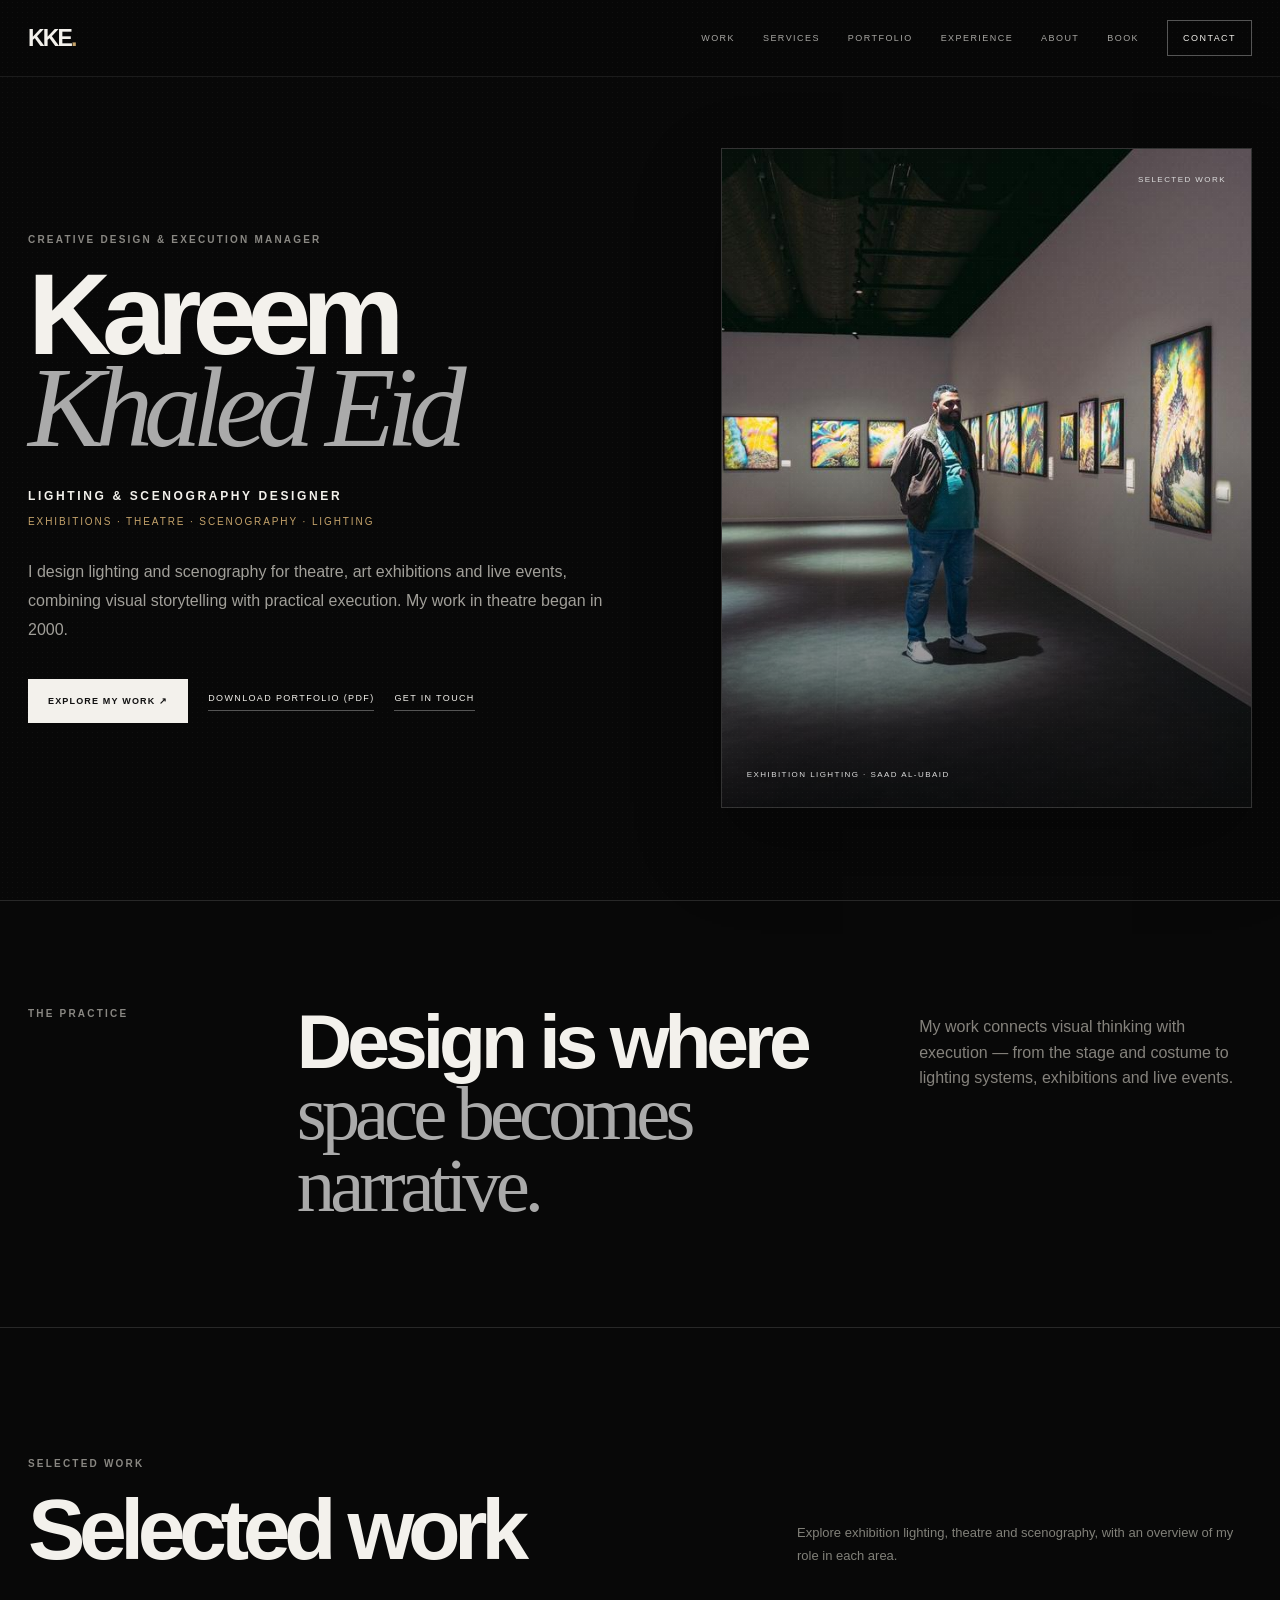
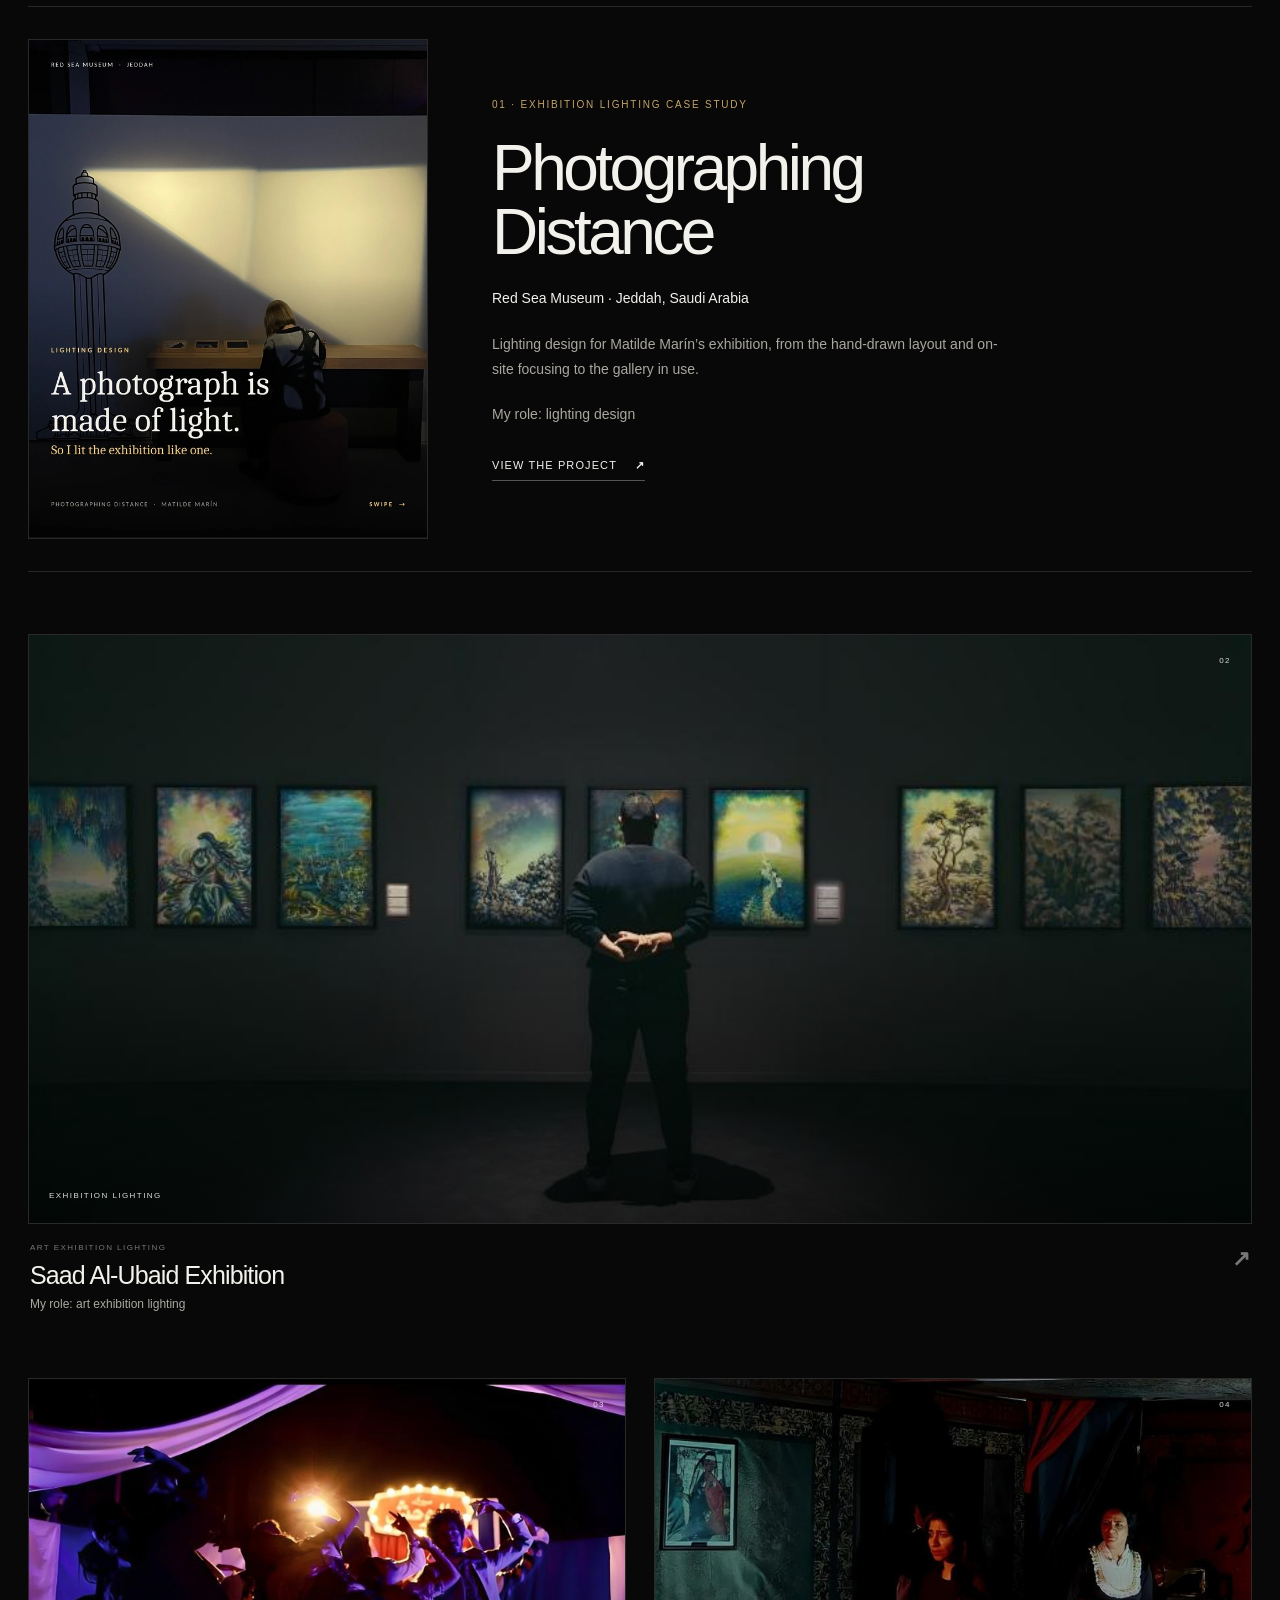
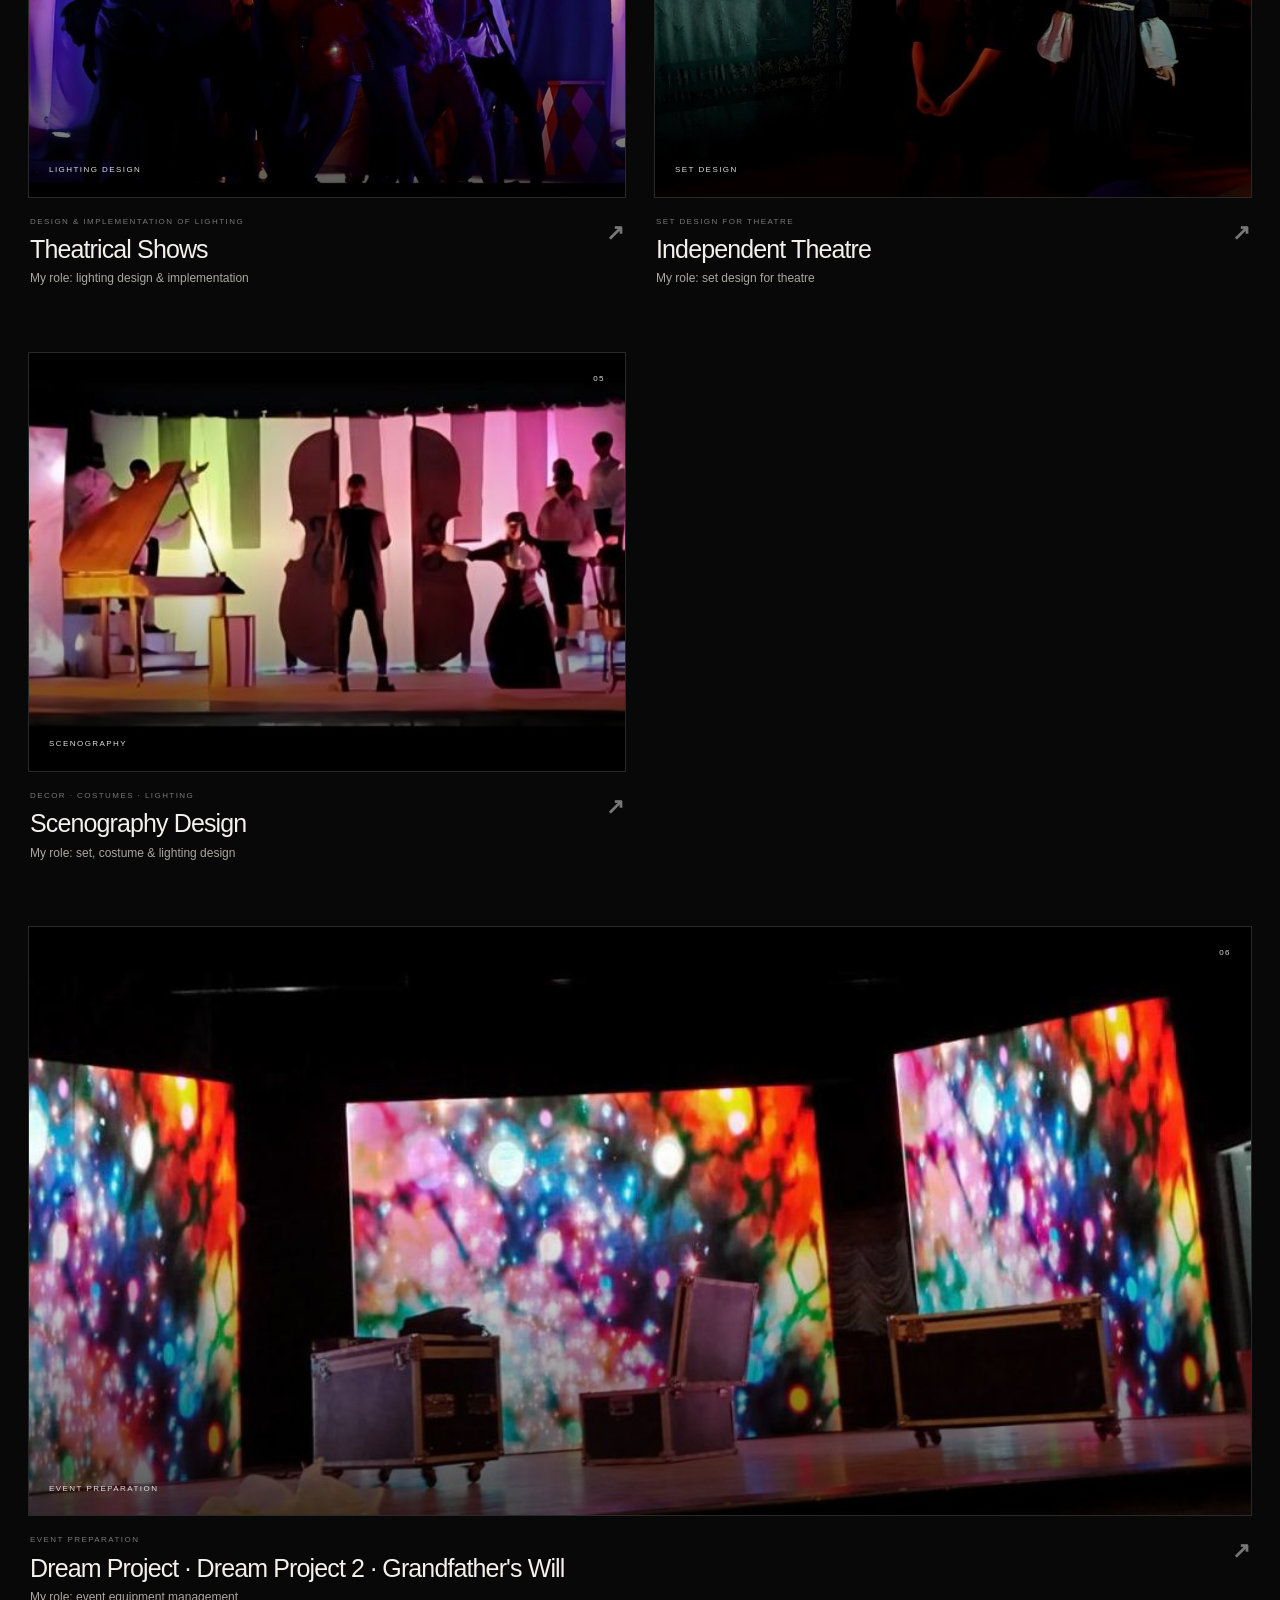
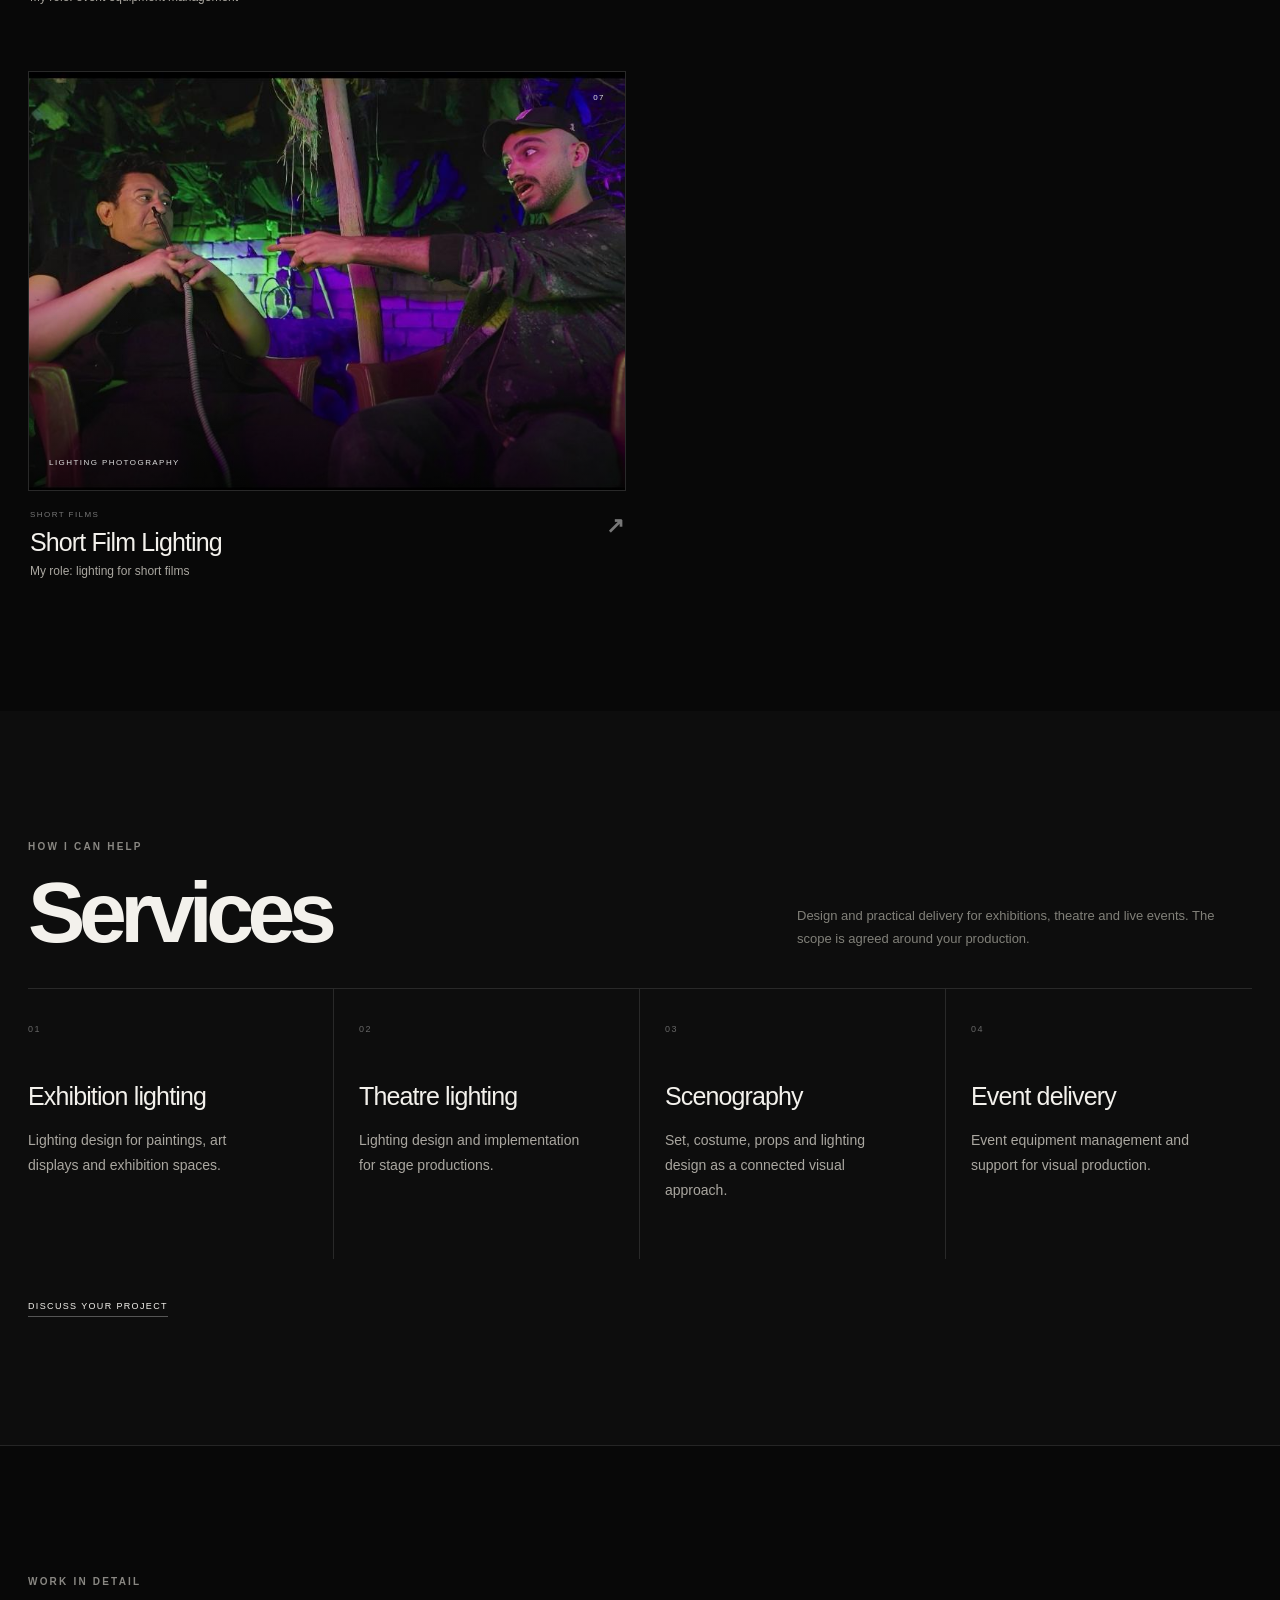
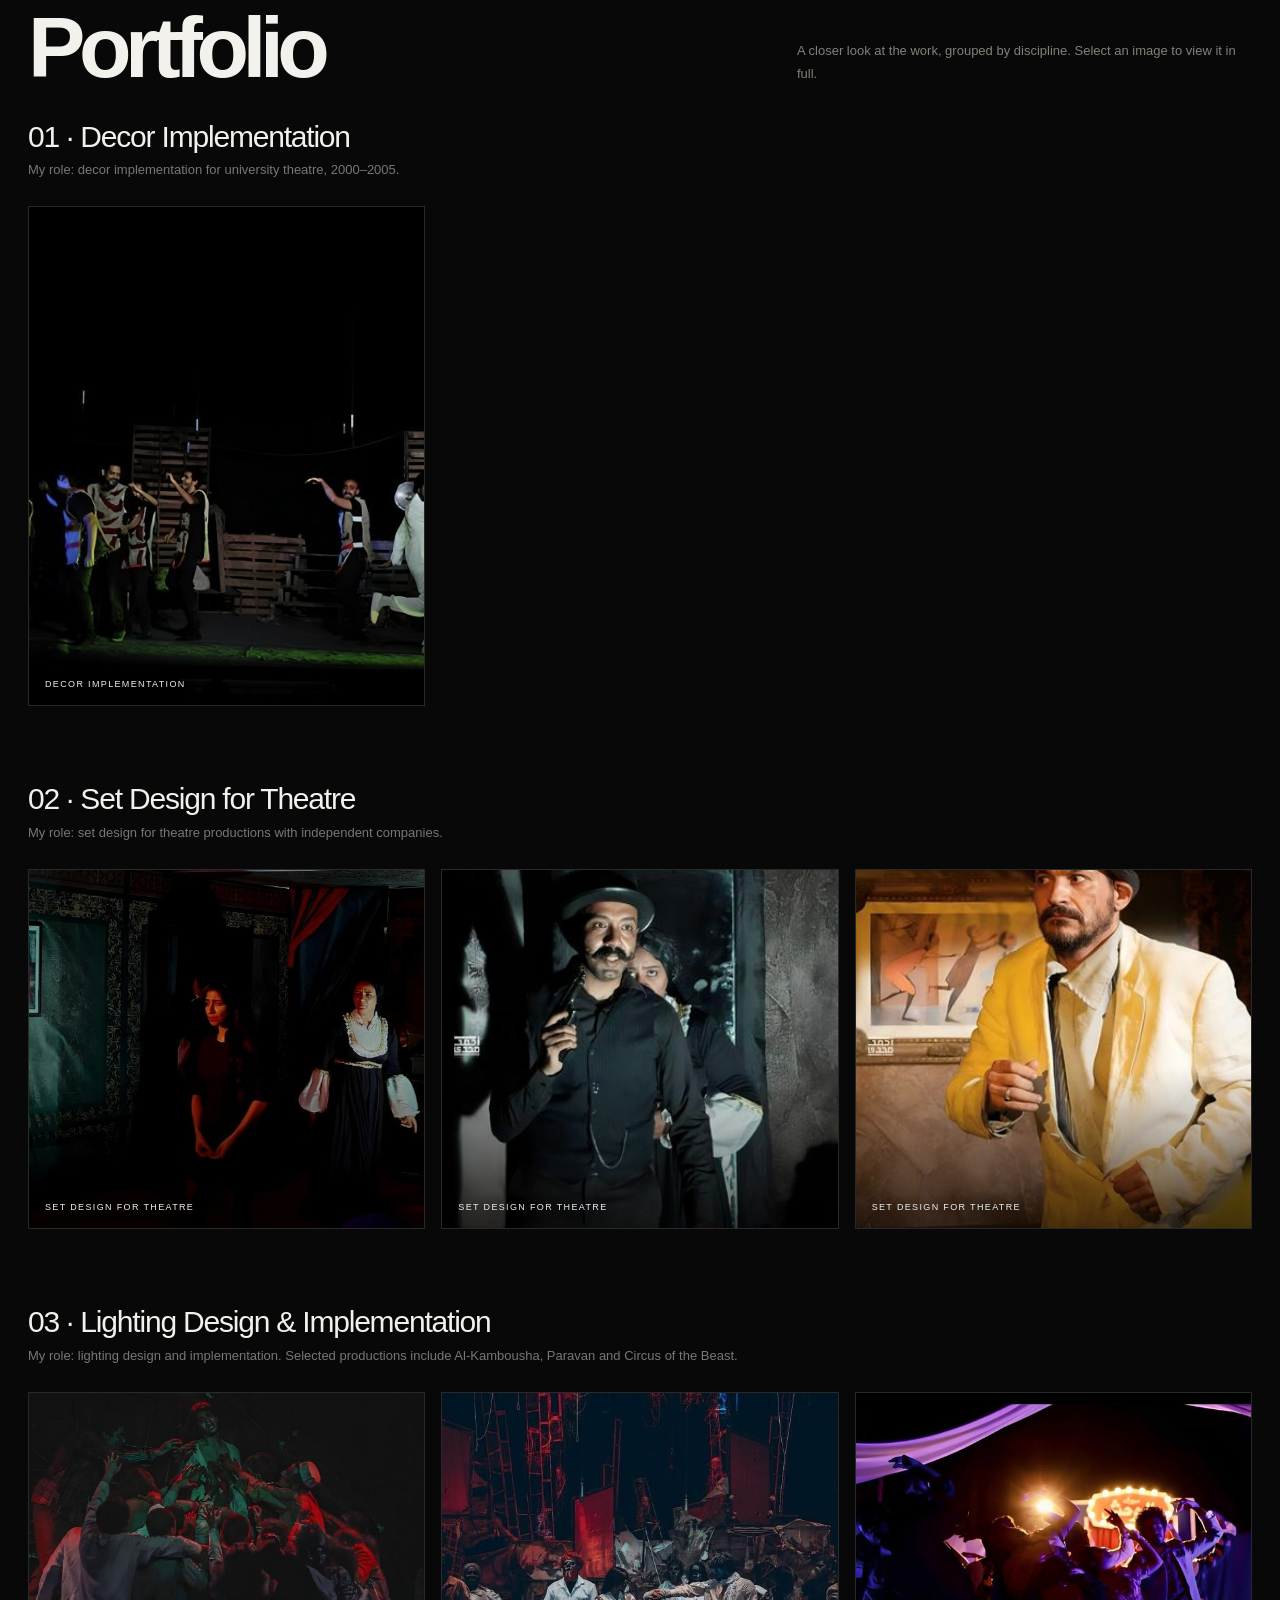
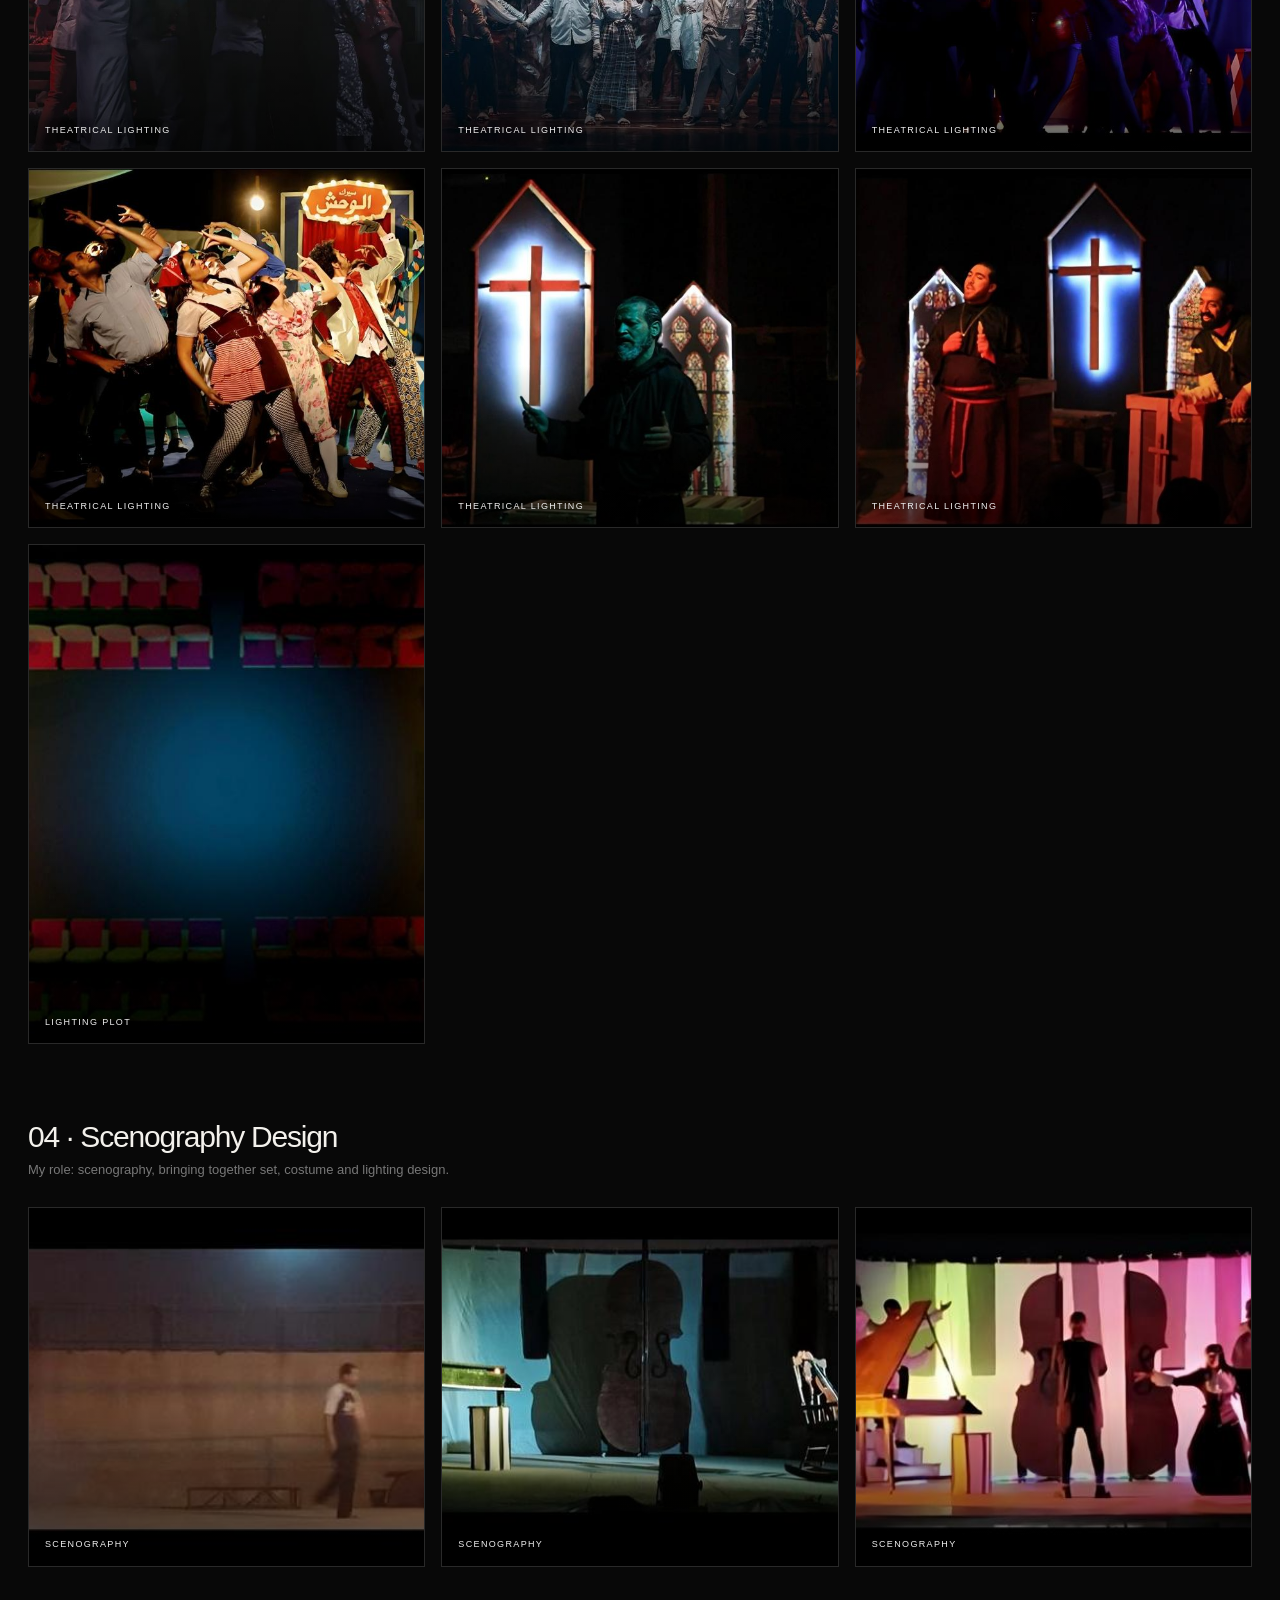
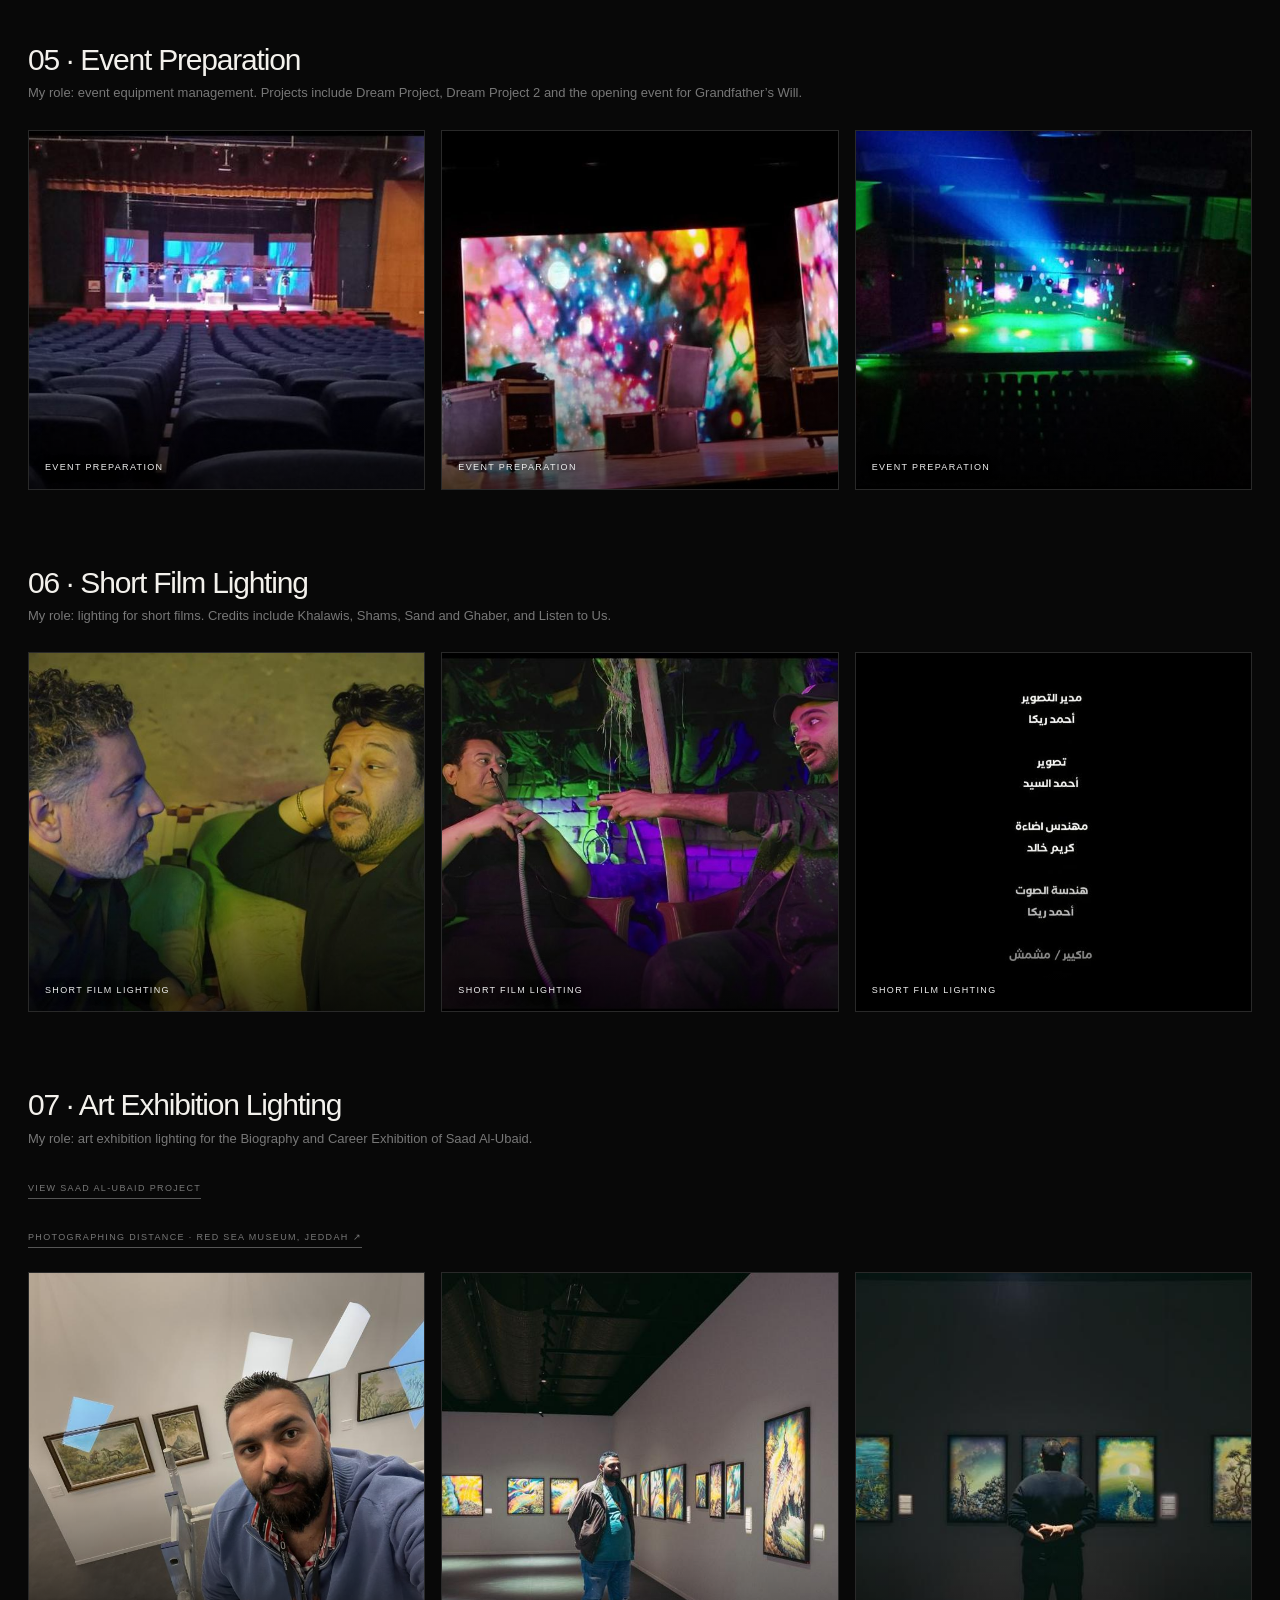
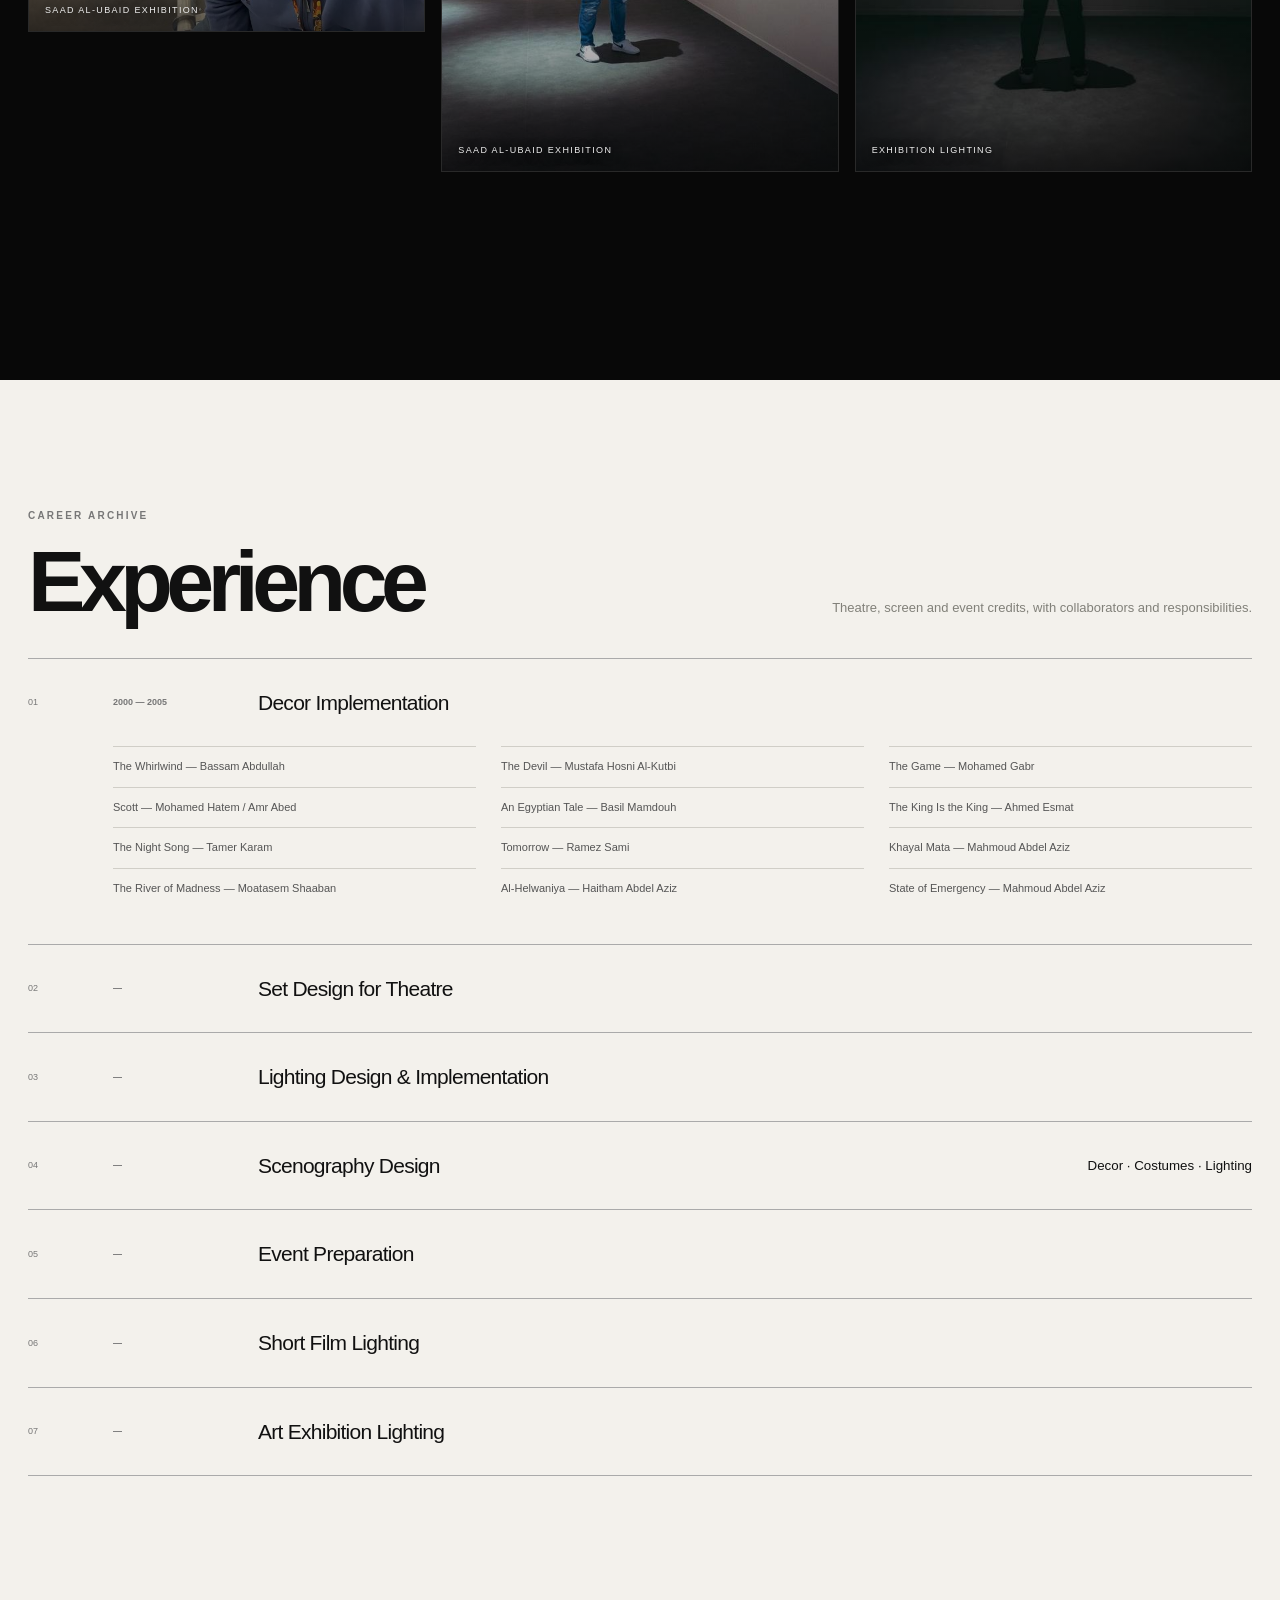
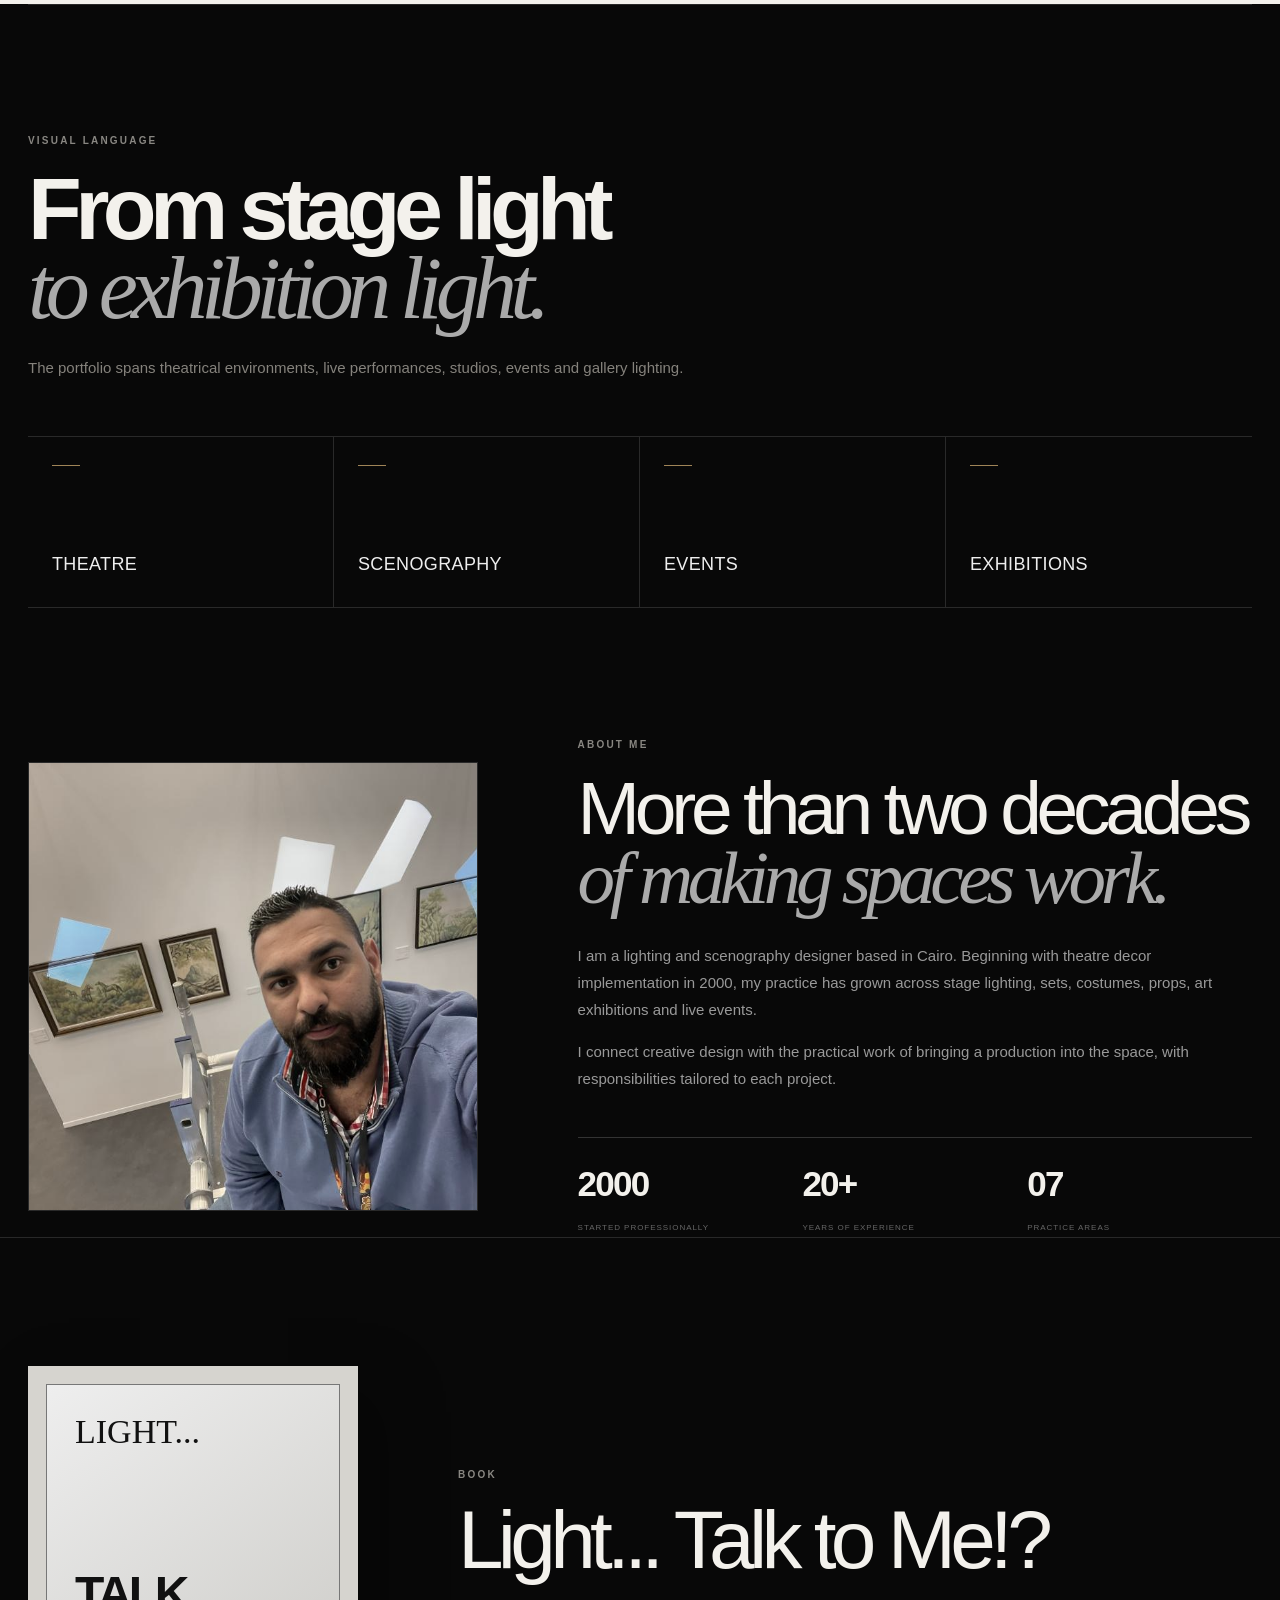
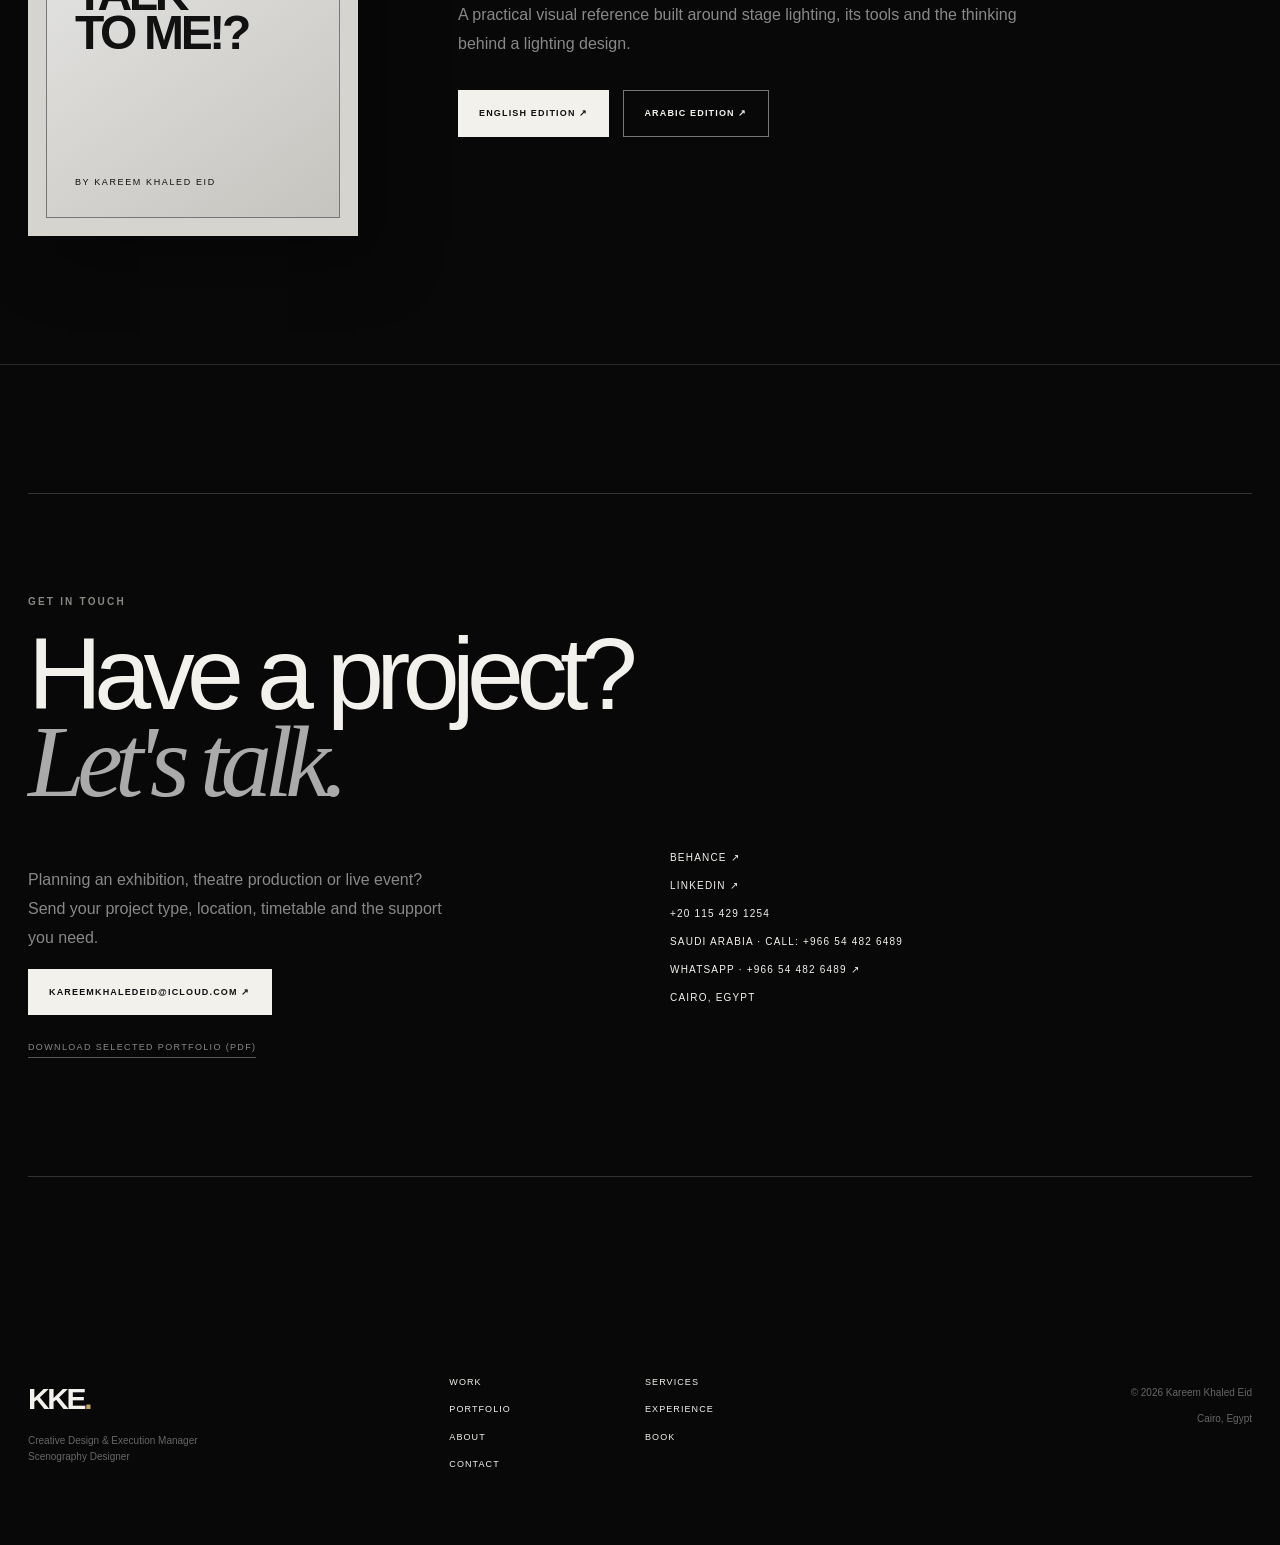
==== commit 64ea0921: "Add Saudi phone and WhatsApp contact links" ====
--- a/index.html
+++ b/index.html
@@ -56,7 +56,7 @@
 <section class="gallery section container"><div class="gallery-head reveal"><p class="eyebrow">VISUAL LANGUAGE</p><h2>From stage light<br><em>to exhibition light.</em></h2><p>The portfolio spans theatrical environments, live performances, studios, events and gallery lighting.</p></div><div class="gallery-grid"><div class="gallery-card g1"><span>THEATRE</span></div><div class="gallery-card g2"><span>SCENOGRAPHY</span></div><div class="gallery-card g3"><span>EVENTS</span></div><div class="gallery-card g4"><span>EXHIBITIONS</span></div></div></section>
 <section class="about section-dark" id="about"><div class="container about-grid"><div class="about-photo"><img src="assets/page-11-image-01.jpg" alt="Kareem Khaled Eid at Saad Al-Ubaid exhibition" style="width:100%;height:100%;object-fit:cover" width="866" height="649" decoding="async" loading="lazy"></div><div class="about-copy reveal"><p class="eyebrow">ABOUT ME</p><h2>More than two decades<br><em>of making spaces work.</em></h2><p>I am a lighting and scenography designer based in Cairo. Beginning with theatre decor implementation in 2000, my practice has grown across stage lighting, sets, costumes, props, art exhibitions and live events.</p><p>I connect creative design with the practical work of bringing a production into the space, with responsibilities tailored to each project.</p><div class="facts"><div><strong>2000</strong><span>Started professionally</span></div><div><strong>20+</strong><span>Years of experience</span></div><div><strong>07</strong><span>Practice areas</span></div></div></div></div></section>
 <section class="book section" id="book"><div class="container book-grid"><div class="book-cover reveal"><div class="book-face"><p>LIGHT...</p><strong>TALK<br>TO ME!?</strong><small>BY KAREEM KHALED EID</small></div></div><div class="book-copy reveal"><p class="eyebrow">BOOK</p><h2>Light... Talk to Me!?</h2><p>A practical visual reference built around stage lighting, its tools and the thinking behind a lighting design.</p><div class="book-actions"><a class="button button-dark" href="https://www.amazon.com/dp/B0GXJDP2FG" target="_blank" rel="noopener">English edition ↗</a><a class="button button-outline-dark" href="https://www.amazon.com/dp/B0H7JTGGYV" target="_blank" rel="noopener">Arabic edition ↗</a></div></div></div></section>
-<section class="contact container section" id="contact"><div class="contact-box reveal"><p class="eyebrow">GET IN TOUCH</p><h2>Have a project?<br><em>Let's talk.</em></h2><div class="contact-grid"><div><p>Planning an exhibition, theatre production or live event? Send your project type, location, timetable and the support you need.</p><a class="button button-dark" href="mailto:kareemkhaledeid@icloud.com">kareemkhaledeid@icloud.com ↗</a><p><a class="text-link" href="assets/Kareem_Khaled_Eid_Selected_Portfolio.pdf" download>Download selected portfolio (PDF)</a></p></div><div class="contact-details"><a href="https://www.behance.net/kareemkhaledeid" target="_blank" rel="noopener">Behance ↗</a><a href="https://www.linkedin.com/in/kareemkhaledeid/" target="_blank" rel="noopener">LinkedIn ↗</a><a href="tel:+201154291254">+20 115 429 1254</a><span>Cairo, Egypt</span></div></div></div></section>
+<section class="contact container section" id="contact"><div class="contact-box reveal"><p class="eyebrow">GET IN TOUCH</p><h2>Have a project?<br><em>Let's talk.</em></h2><div class="contact-grid"><div><p>Planning an exhibition, theatre production or live event? Send your project type, location, timetable and the support you need.</p><a class="button button-dark" href="mailto:kareemkhaledeid@icloud.com">kareemkhaledeid@icloud.com ↗</a><p><a class="text-link" href="assets/Kareem_Khaled_Eid_Selected_Portfolio.pdf" download>Download selected portfolio (PDF)</a></p></div><div class="contact-details"><a href="https://www.behance.net/kareemkhaledeid" target="_blank" rel="noopener">Behance ↗</a><a href="https://www.linkedin.com/in/kareemkhaledeid/" target="_blank" rel="noopener">LinkedIn ↗</a><a href="tel:+201154291254">+20 115 429 1254</a><a href="tel:+966544826489" aria-label="Call Saudi Arabia: +966 54 482 6489">Saudi Arabia · Call: +966 54 482 6489</a><a href="https://wa.me/966544826489" target="_blank" rel="noopener" aria-label="WhatsApp Saudi Arabia: +966 54 482 6489">WhatsApp · +966 54 482 6489 ↗</a><span>Cairo, Egypt</span></div></div></div></section>
 </main>
 <footer class="footer section-dark"><div class="container footer-grid"><div><a class="brand brand-footer" href="#top">KKE<span>.</span></a><p>Creative Design &amp; Execution Manager<br>Scenography Designer</p></div><div class="footer-links"><a href="#work">Work</a><a href="#services">Services</a><a href="#archive">Portfolio</a><a href="#experience">Experience</a><a href="#about">About</a><a href="#book">Book</a><a href="#contact">Contact</a></div><div class="footer-meta"><p>© <span id="year">2026</span> Kareem Khaled Eid</p><p>Cairo, Egypt</p></div></div></footer>
 <script src="script.js?v=20260924-motion"></script></body></html>
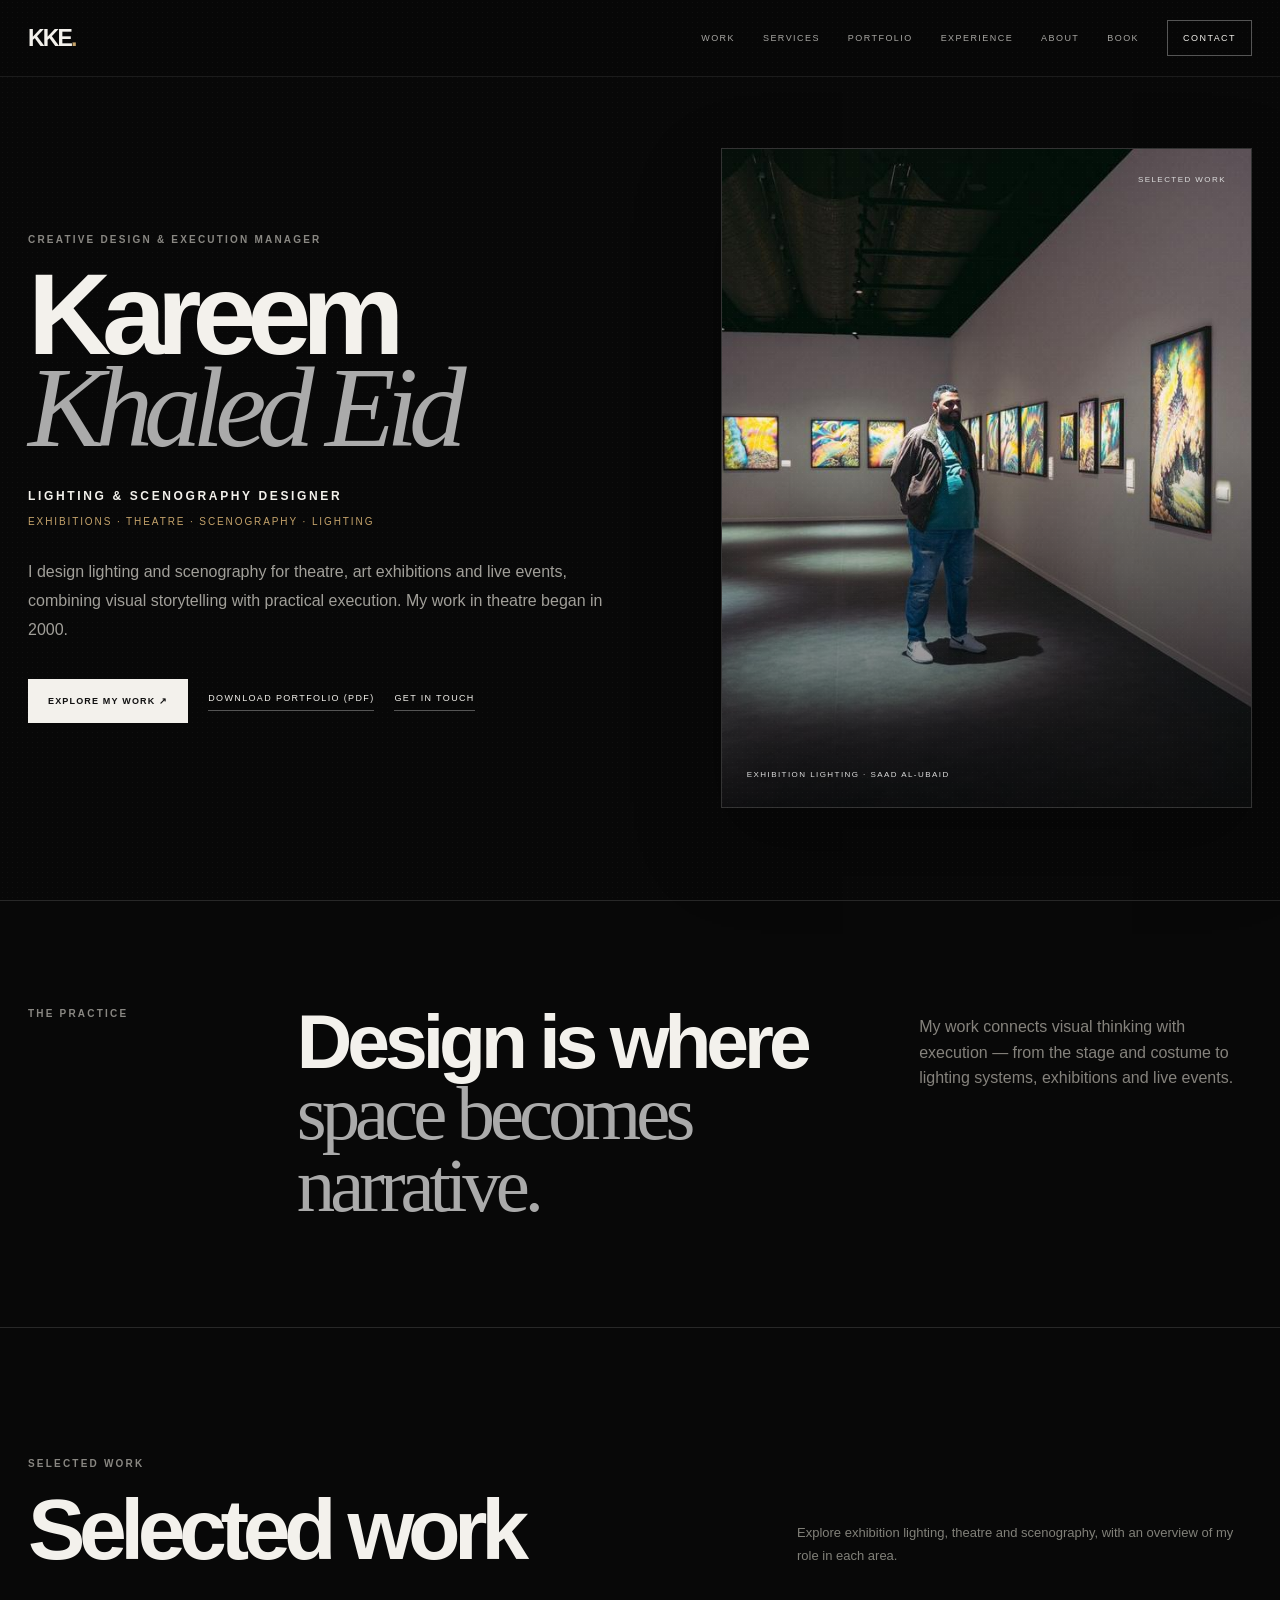
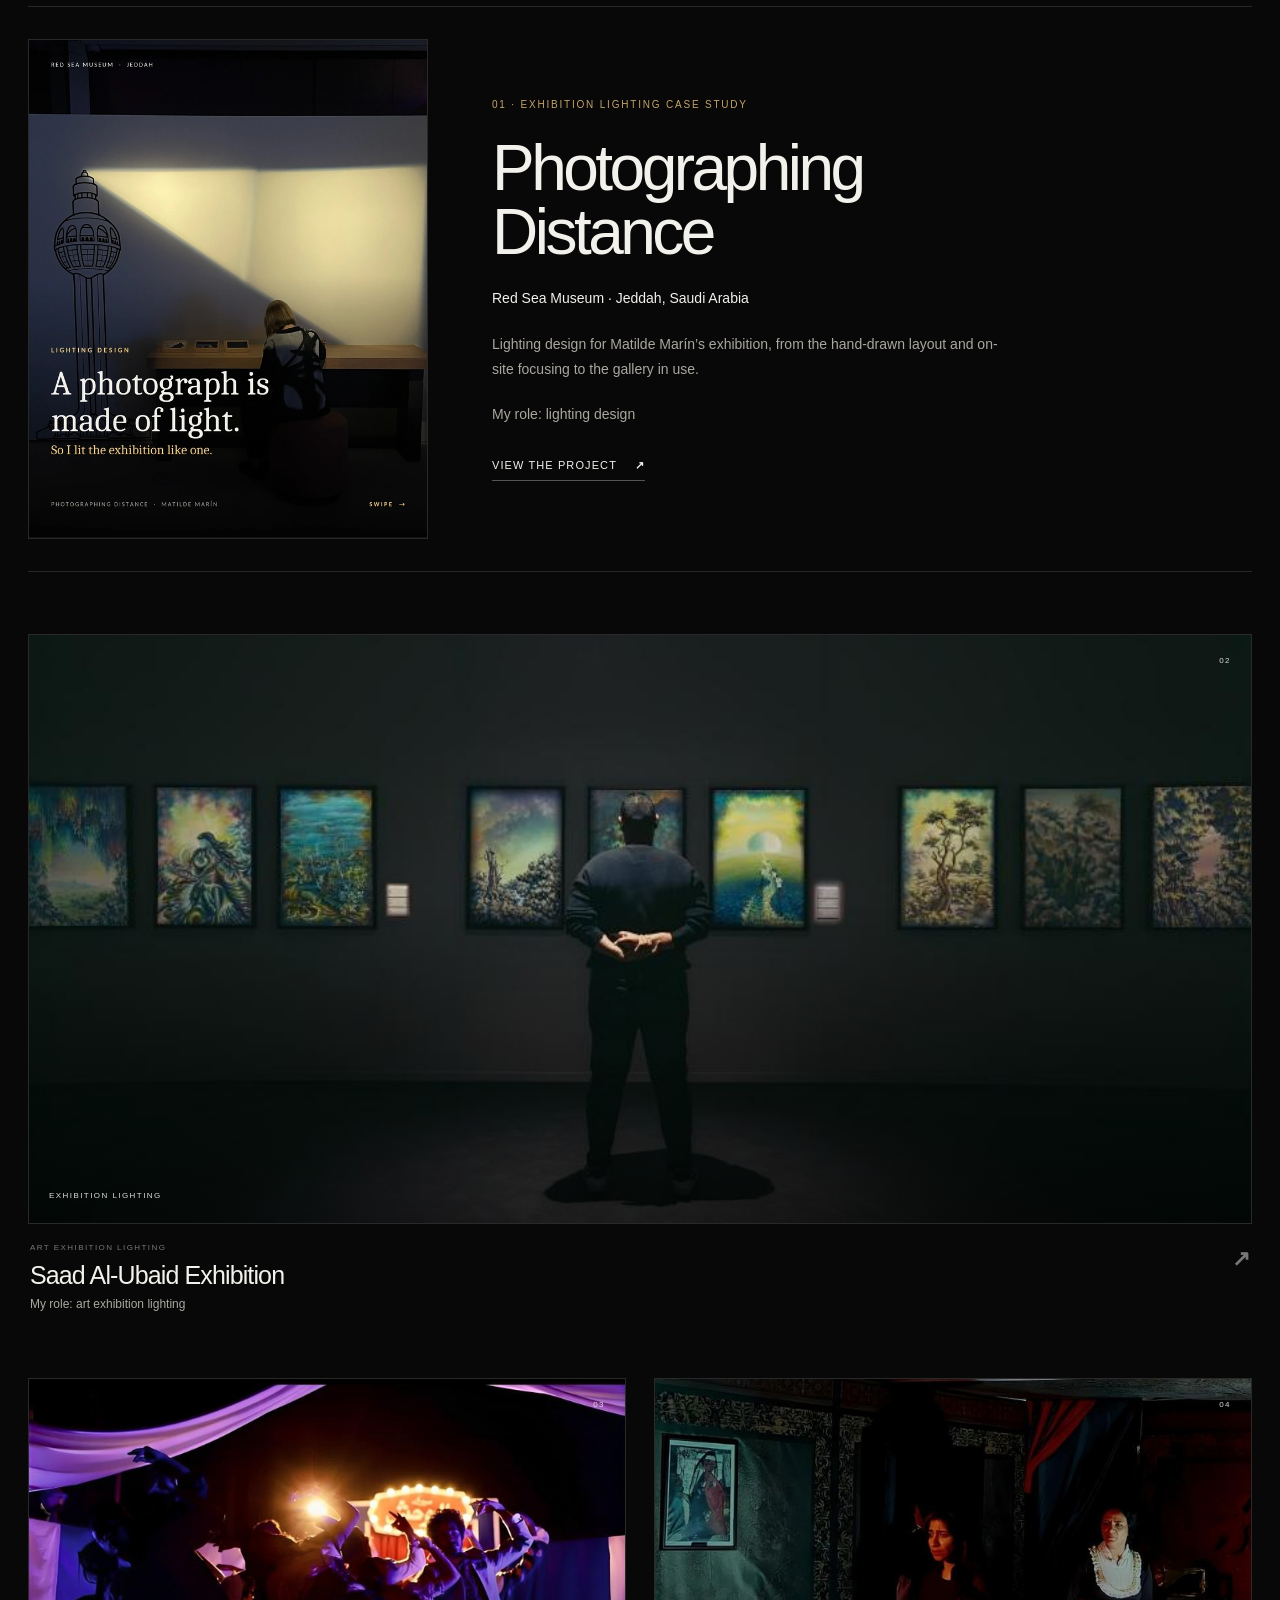
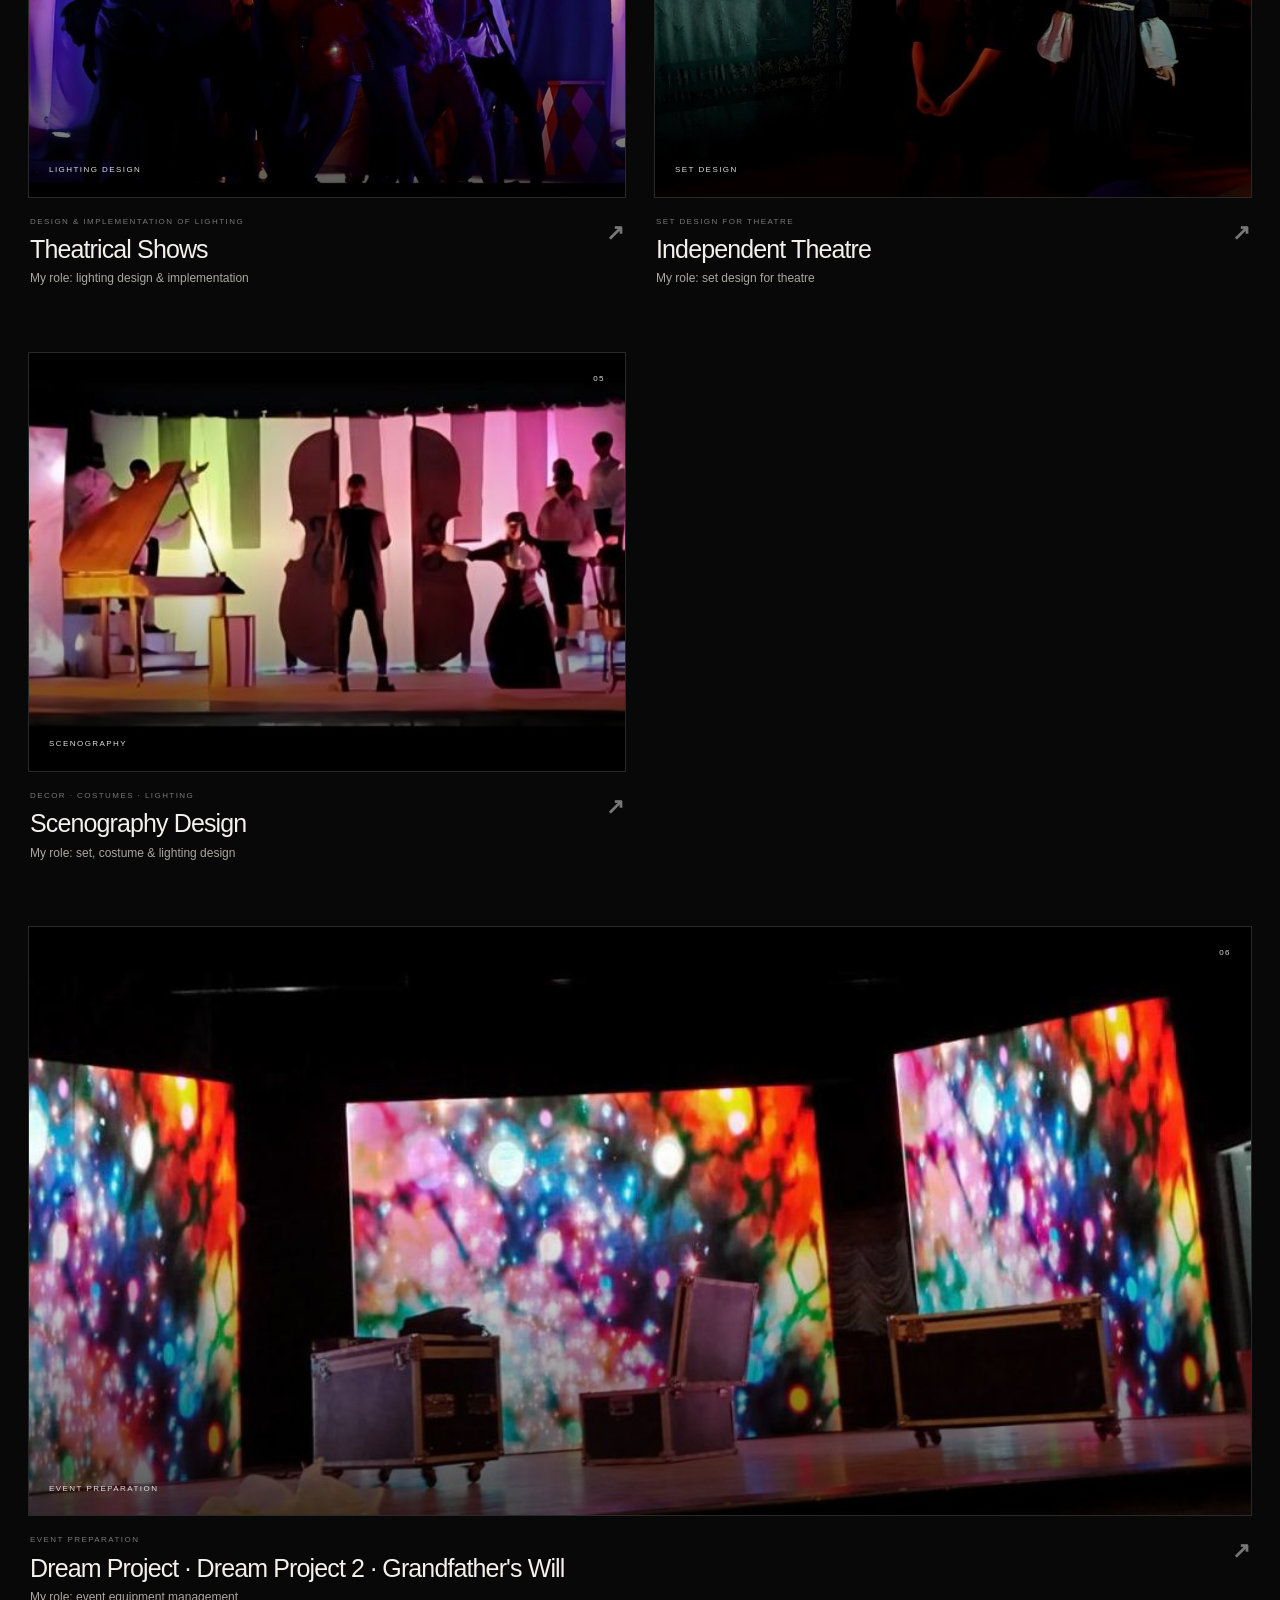
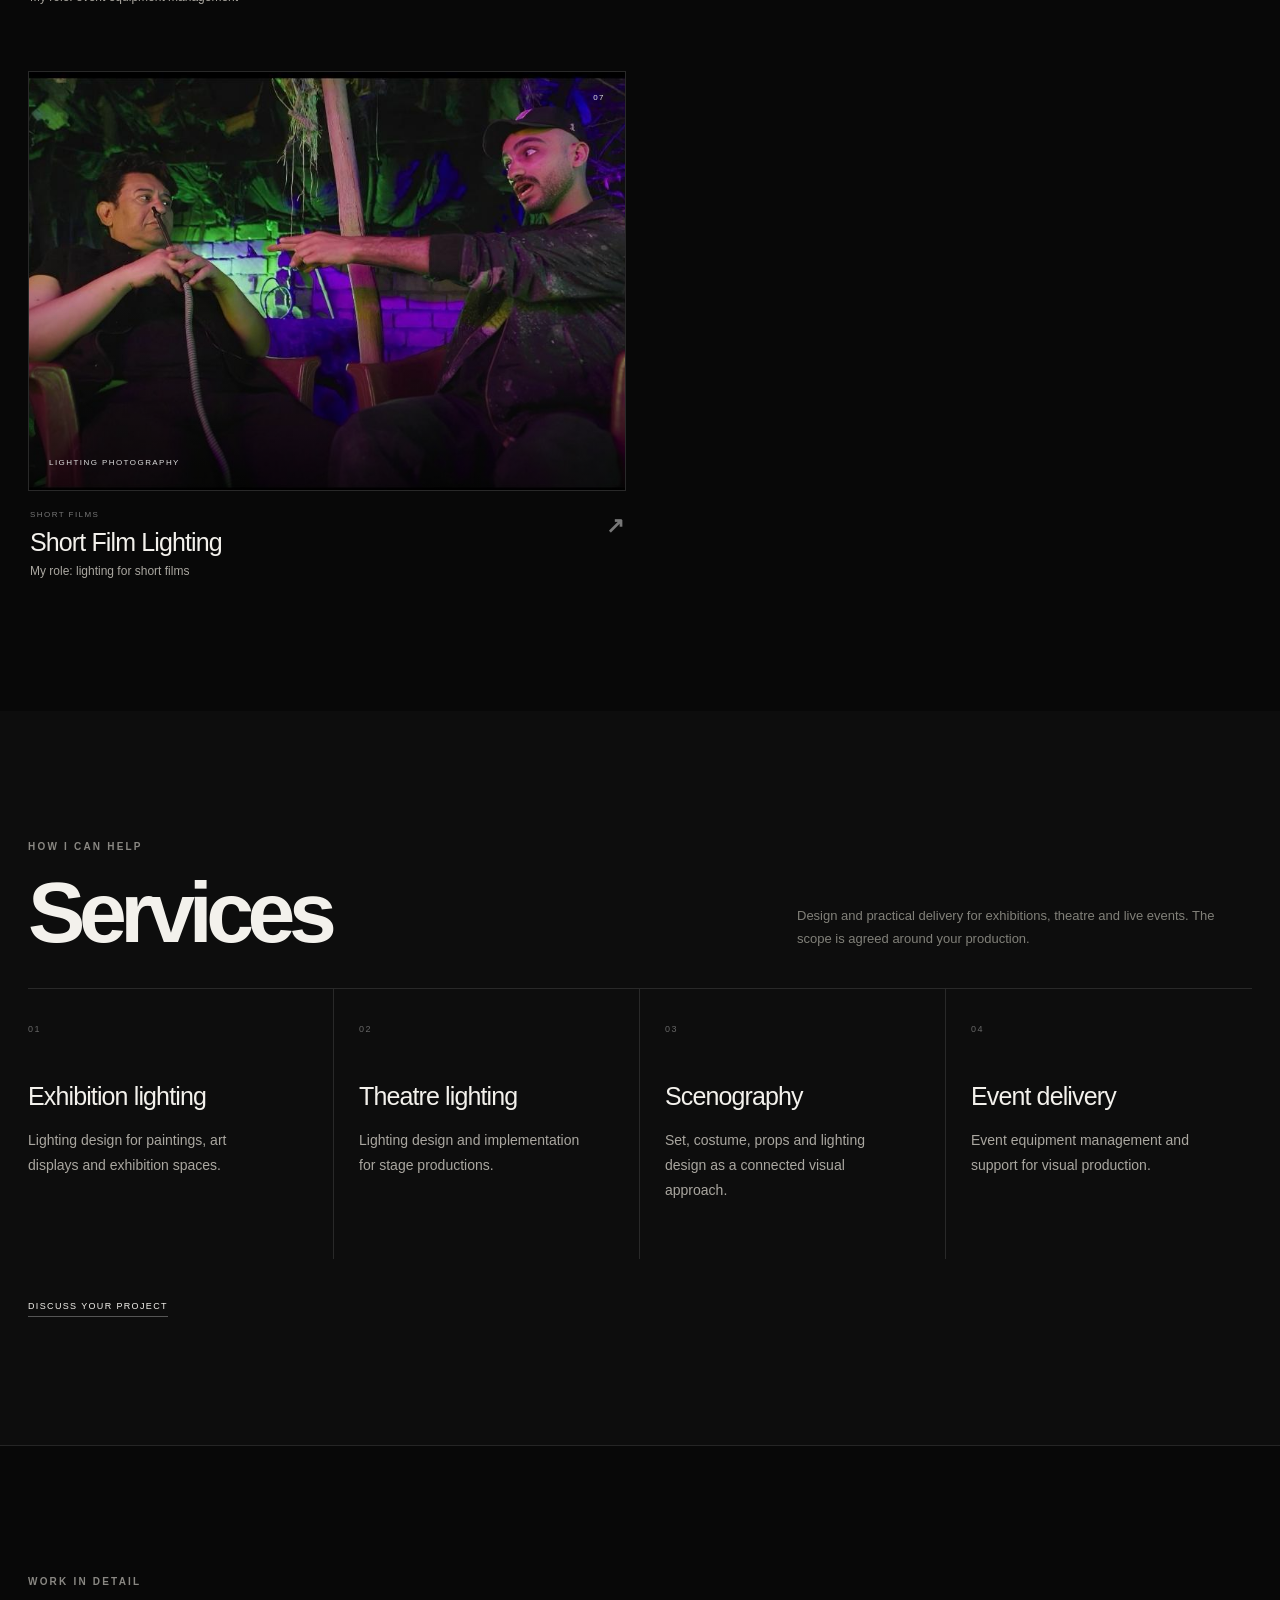
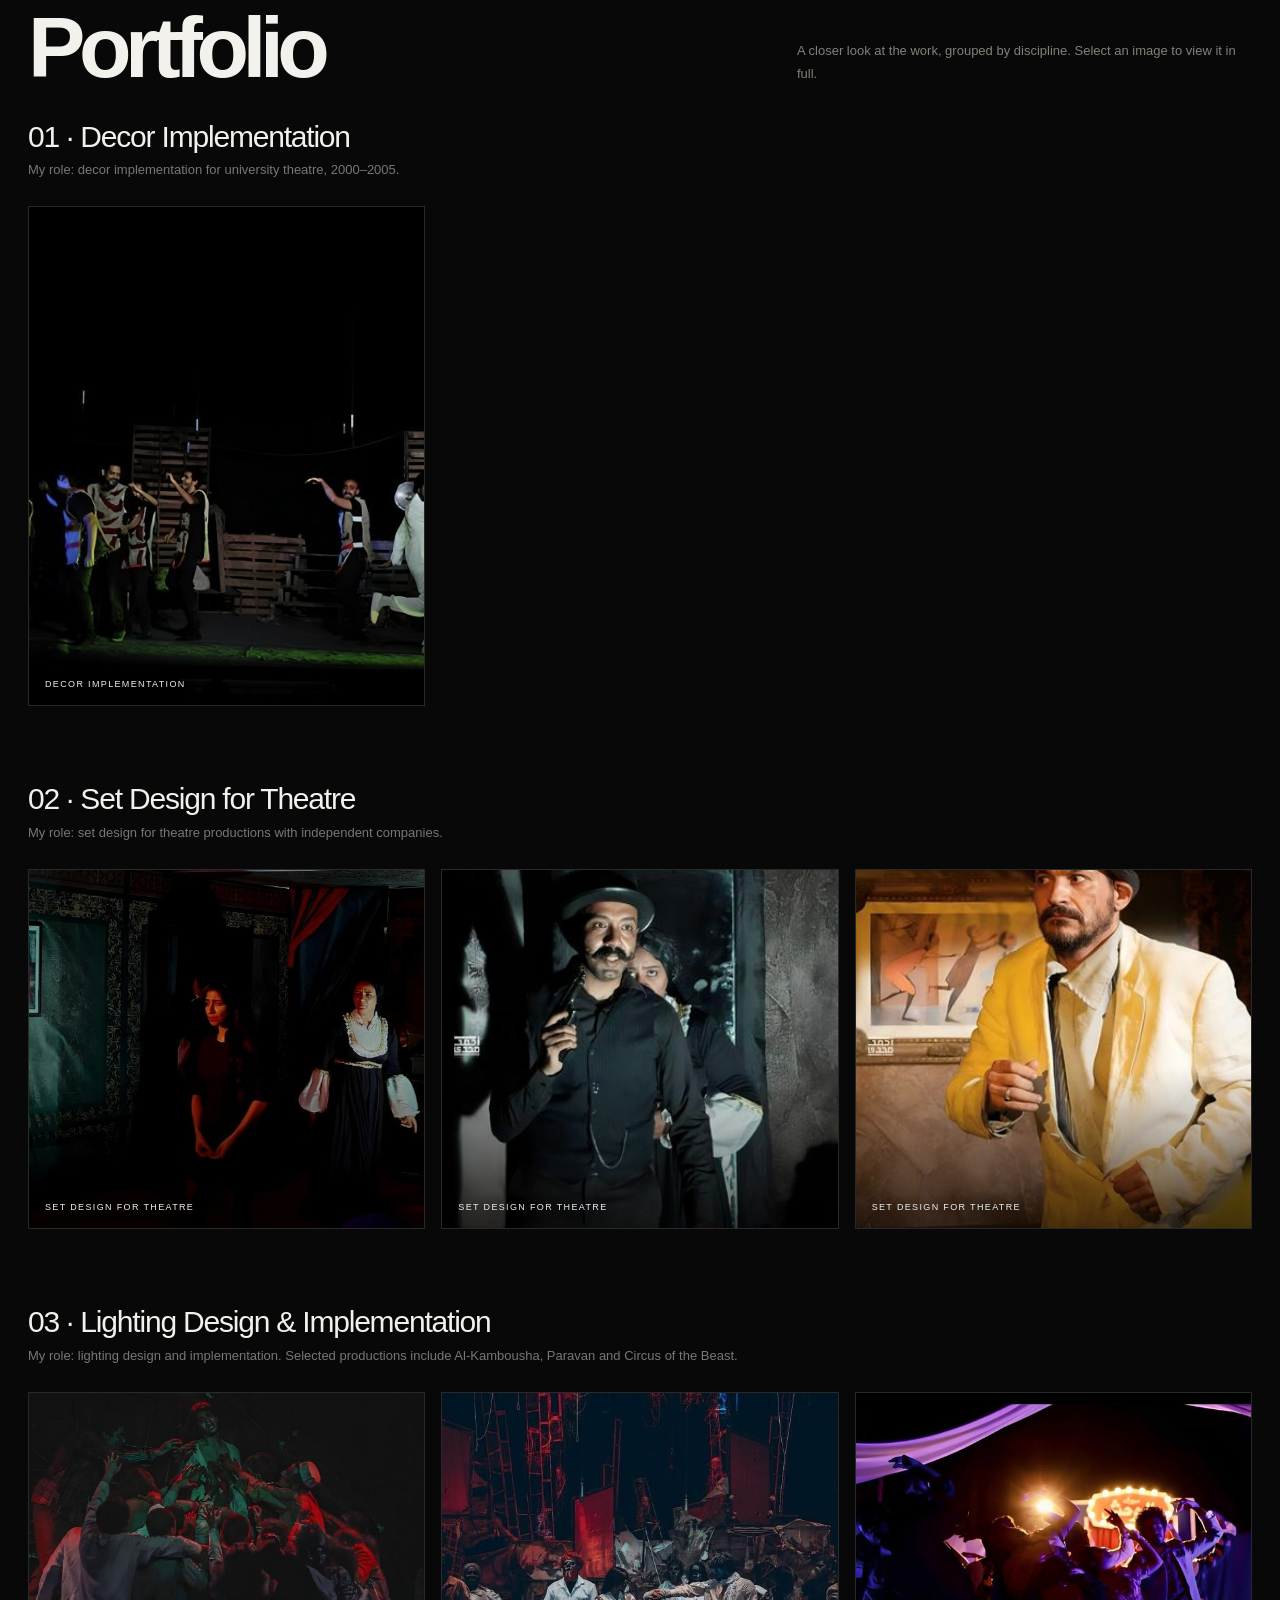
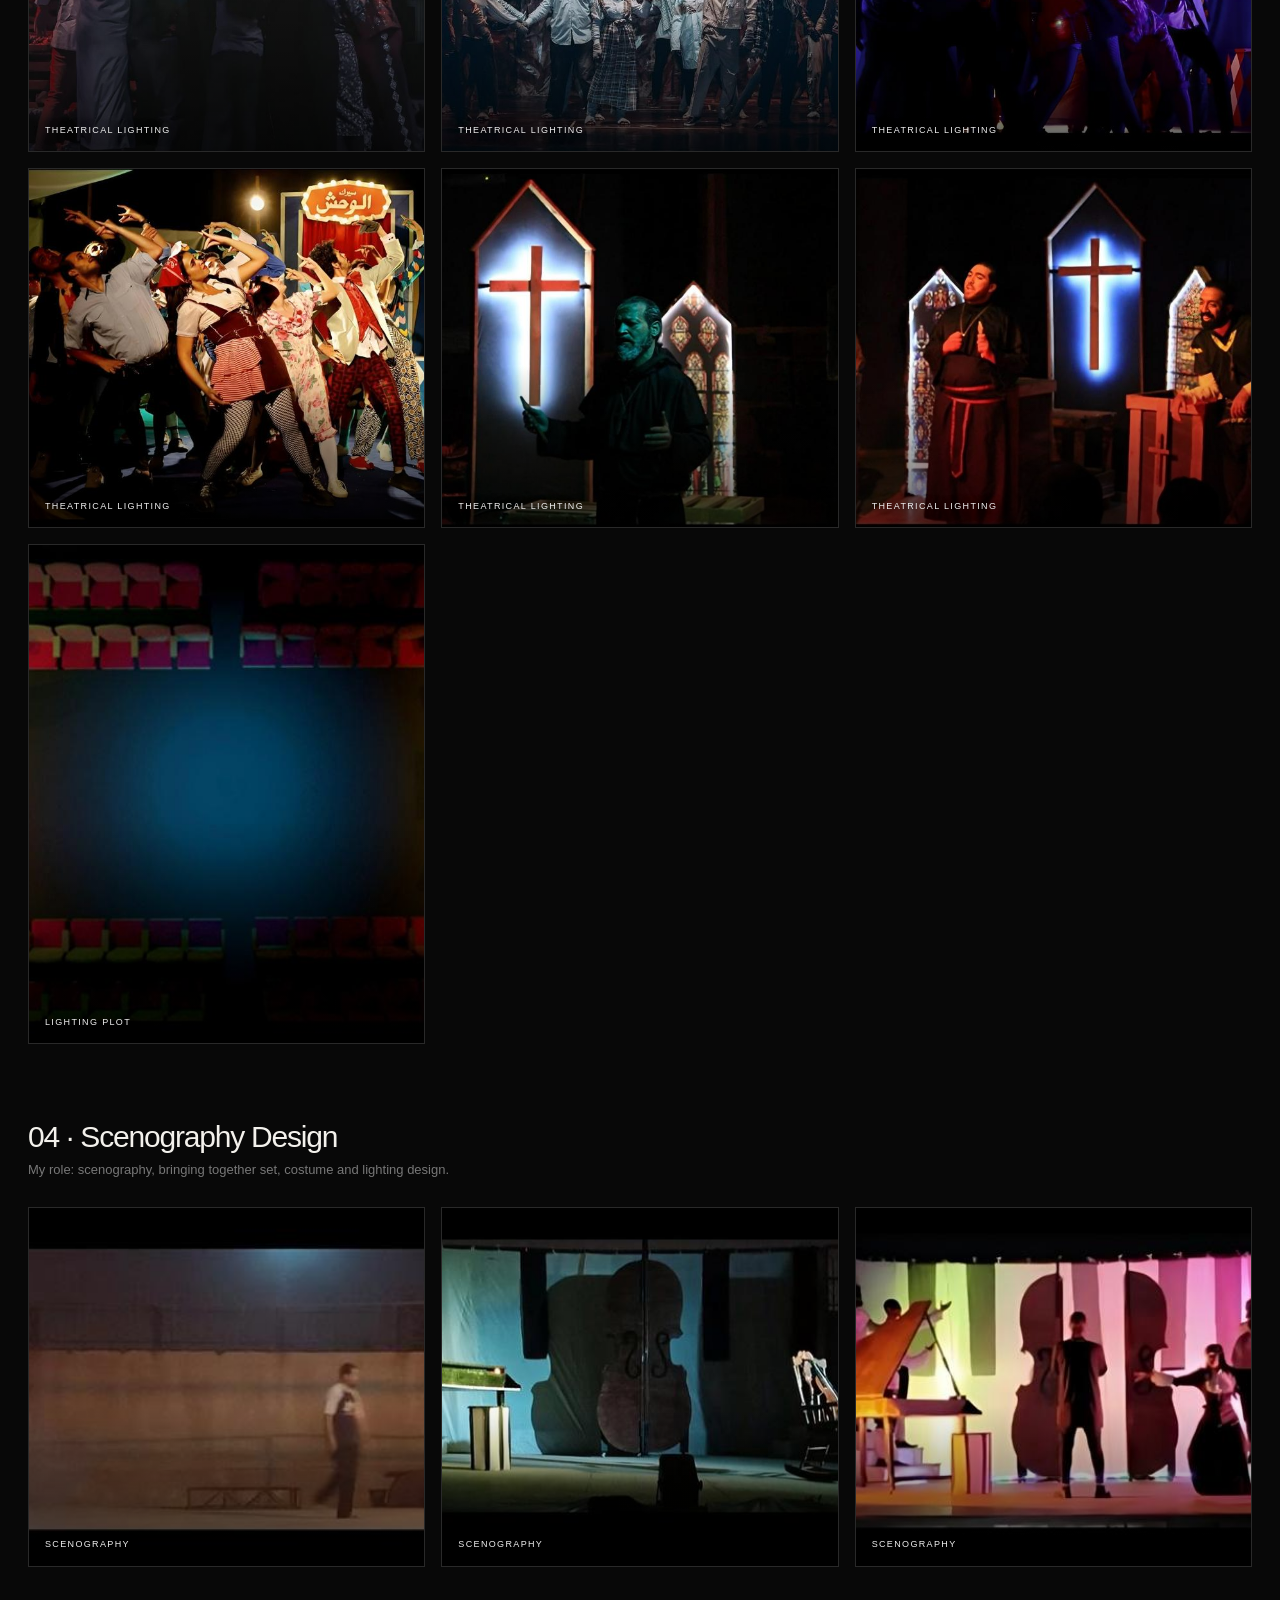
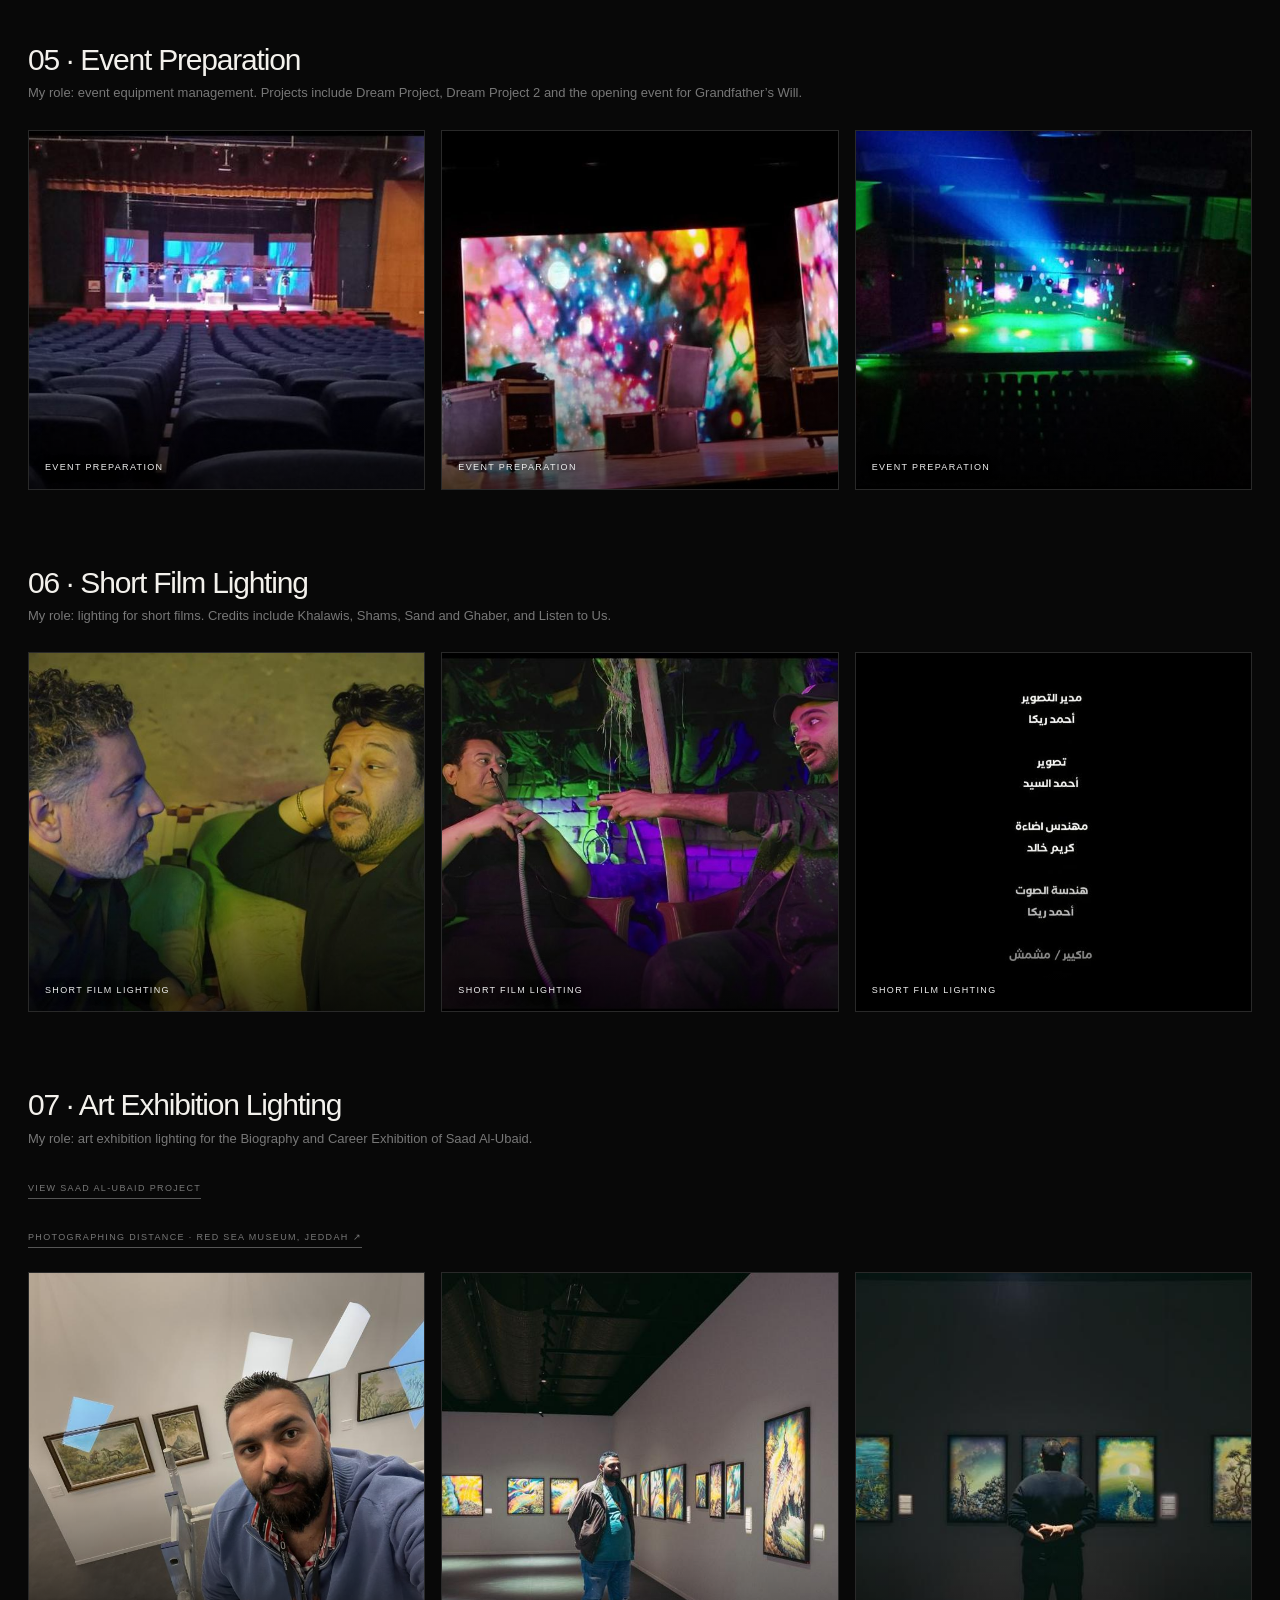
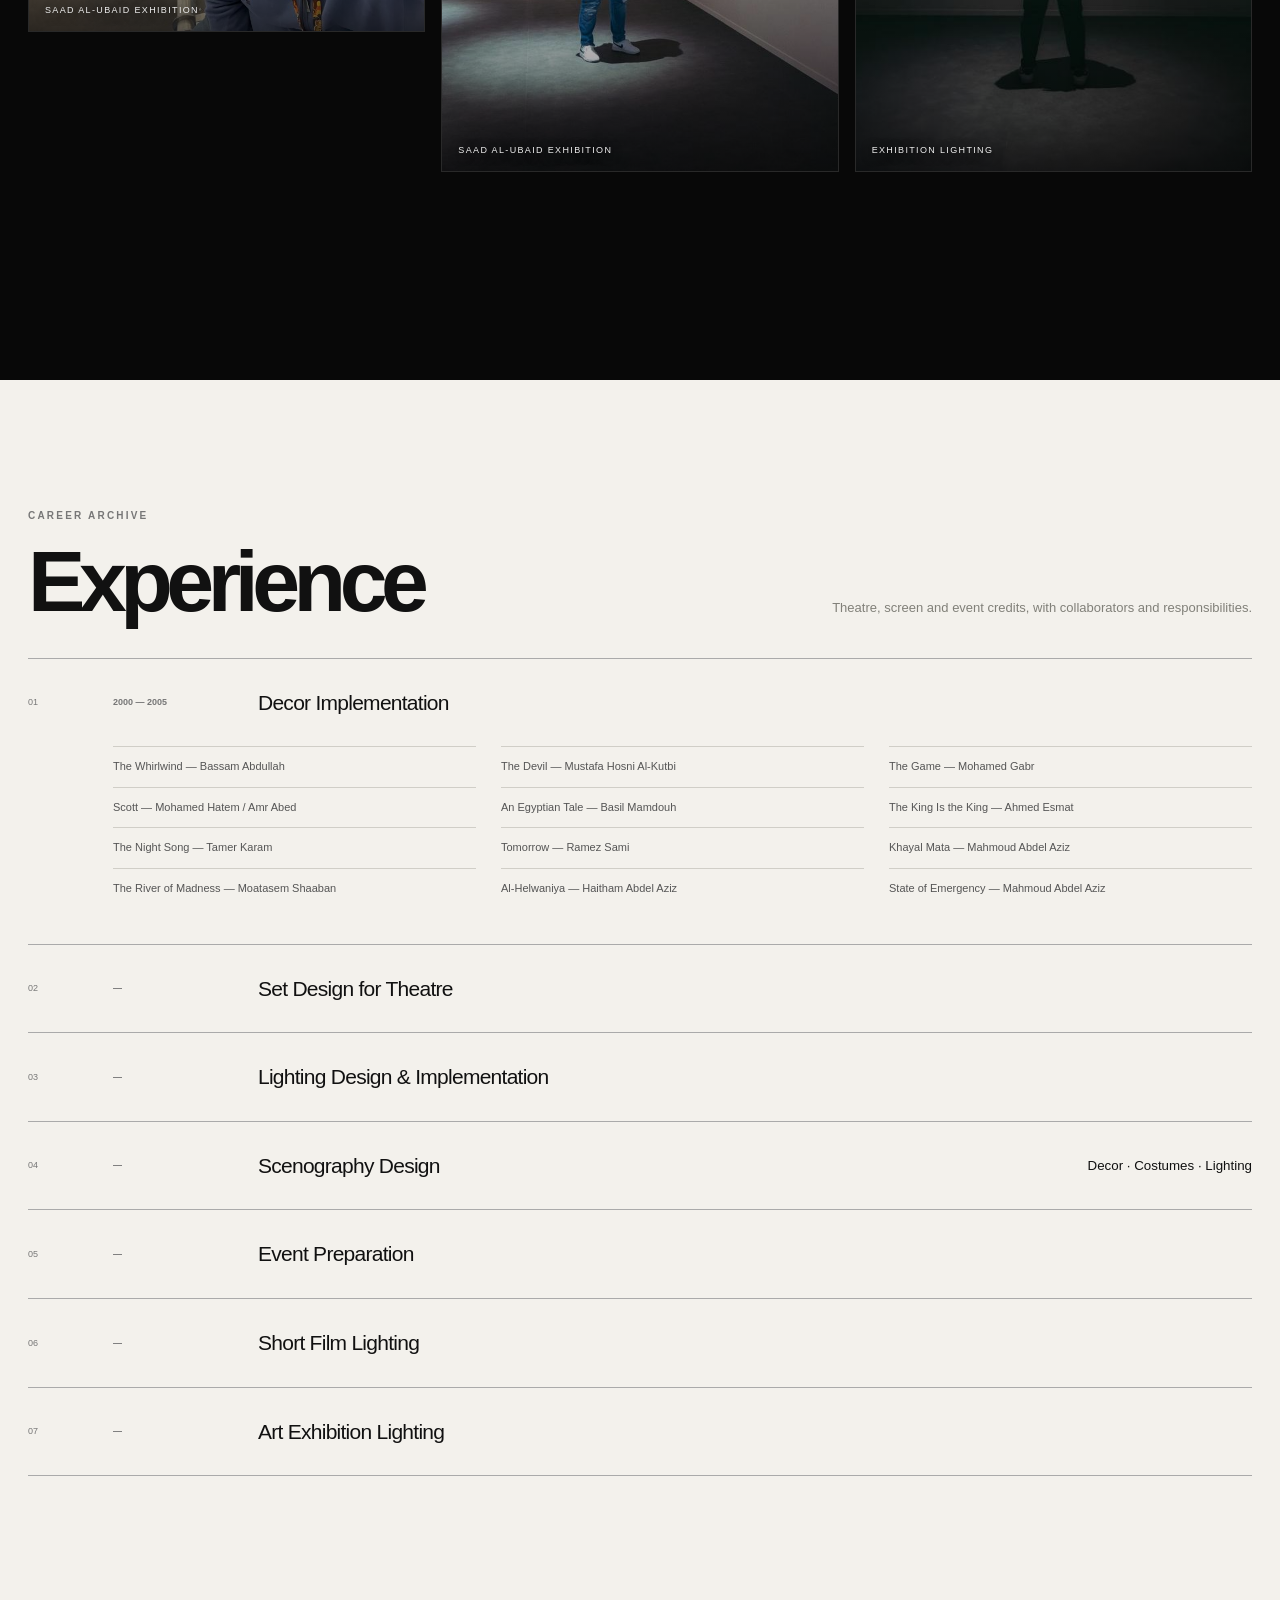
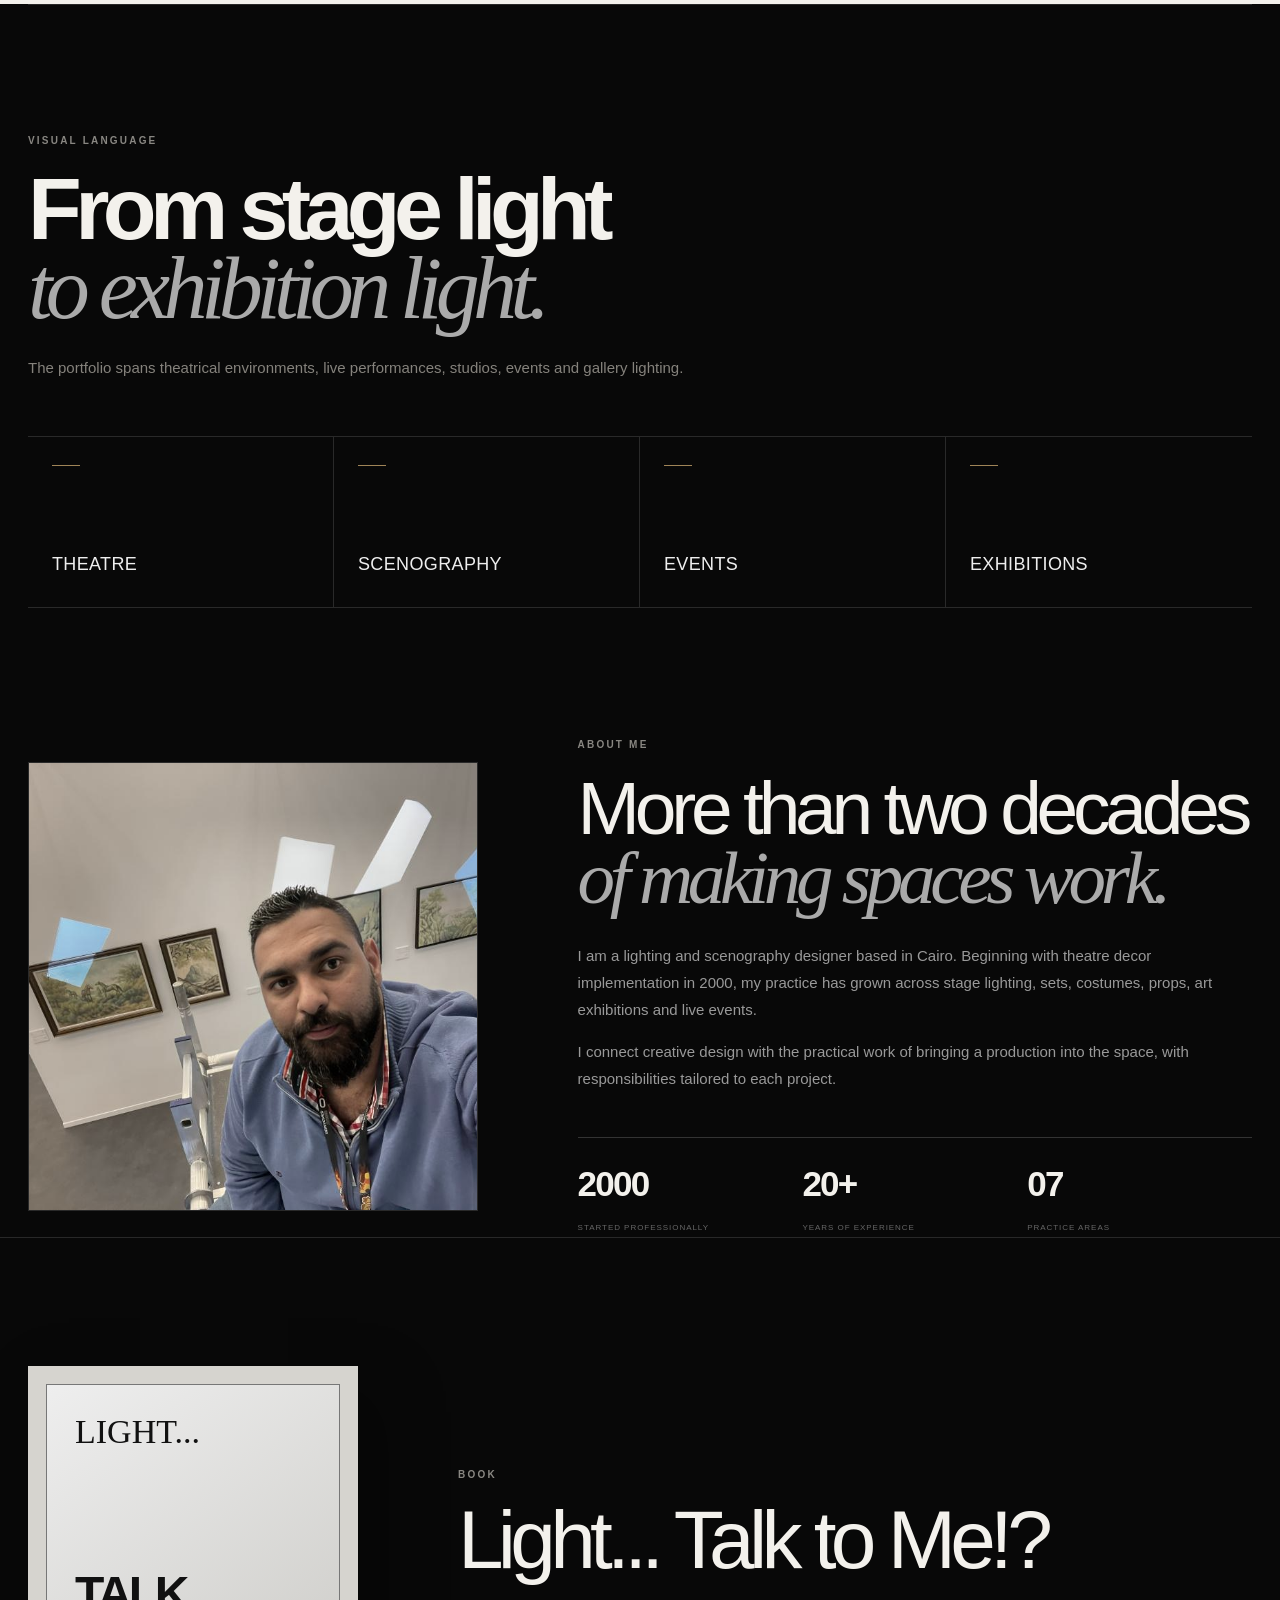
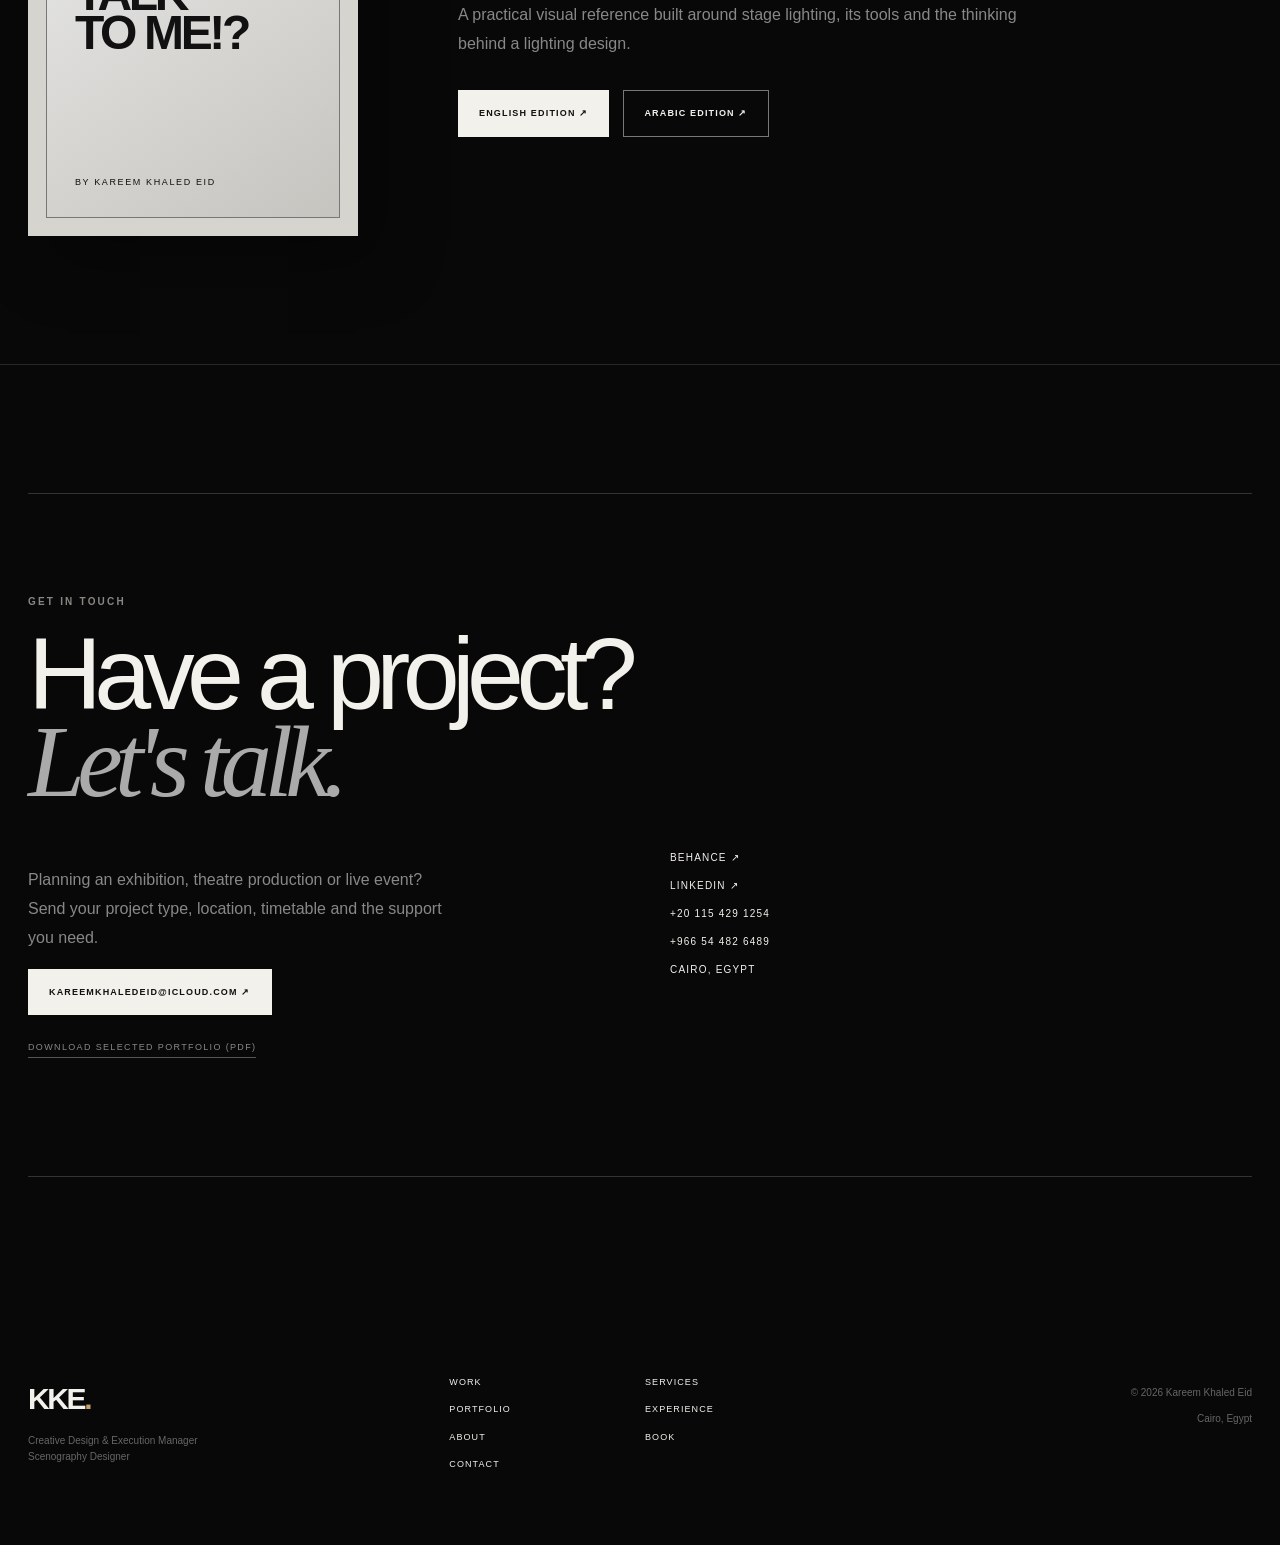
==== commit fd522d59: "Show Saudi contact number with the same plain format as Egyptian number" ====
--- a/index.html
+++ b/index.html
@@ -56,7 +56,7 @@
 <section class="gallery section container"><div class="gallery-head reveal"><p class="eyebrow">VISUAL LANGUAGE</p><h2>From stage light<br><em>to exhibition light.</em></h2><p>The portfolio spans theatrical environments, live performances, studios, events and gallery lighting.</p></div><div class="gallery-grid"><div class="gallery-card g1"><span>THEATRE</span></div><div class="gallery-card g2"><span>SCENOGRAPHY</span></div><div class="gallery-card g3"><span>EVENTS</span></div><div class="gallery-card g4"><span>EXHIBITIONS</span></div></div></section>
 <section class="about section-dark" id="about"><div class="container about-grid"><div class="about-photo"><img src="assets/page-11-image-01.jpg" alt="Kareem Khaled Eid at Saad Al-Ubaid exhibition" style="width:100%;height:100%;object-fit:cover" width="866" height="649" decoding="async" loading="lazy"></div><div class="about-copy reveal"><p class="eyebrow">ABOUT ME</p><h2>More than two decades<br><em>of making spaces work.</em></h2><p>I am a lighting and scenography designer based in Cairo. Beginning with theatre decor implementation in 2000, my practice has grown across stage lighting, sets, costumes, props, art exhibitions and live events.</p><p>I connect creative design with the practical work of bringing a production into the space, with responsibilities tailored to each project.</p><div class="facts"><div><strong>2000</strong><span>Started professionally</span></div><div><strong>20+</strong><span>Years of experience</span></div><div><strong>07</strong><span>Practice areas</span></div></div></div></div></section>
 <section class="book section" id="book"><div class="container book-grid"><div class="book-cover reveal"><div class="book-face"><p>LIGHT...</p><strong>TALK<br>TO ME!?</strong><small>BY KAREEM KHALED EID</small></div></div><div class="book-copy reveal"><p class="eyebrow">BOOK</p><h2>Light... Talk to Me!?</h2><p>A practical visual reference built around stage lighting, its tools and the thinking behind a lighting design.</p><div class="book-actions"><a class="button button-dark" href="https://www.amazon.com/dp/B0GXJDP2FG" target="_blank" rel="noopener">English edition ↗</a><a class="button button-outline-dark" href="https://www.amazon.com/dp/B0H7JTGGYV" target="_blank" rel="noopener">Arabic edition ↗</a></div></div></div></section>
-<section class="contact container section" id="contact"><div class="contact-box reveal"><p class="eyebrow">GET IN TOUCH</p><h2>Have a project?<br><em>Let's talk.</em></h2><div class="contact-grid"><div><p>Planning an exhibition, theatre production or live event? Send your project type, location, timetable and the support you need.</p><a class="button button-dark" href="mailto:kareemkhaledeid@icloud.com">kareemkhaledeid@icloud.com ↗</a><p><a class="text-link" href="assets/Kareem_Khaled_Eid_Selected_Portfolio.pdf" download>Download selected portfolio (PDF)</a></p></div><div class="contact-details"><a href="https://www.behance.net/kareemkhaledeid" target="_blank" rel="noopener">Behance ↗</a><a href="https://www.linkedin.com/in/kareemkhaledeid/" target="_blank" rel="noopener">LinkedIn ↗</a><a href="tel:+201154291254">+20 115 429 1254</a><a href="tel:+966544826489" aria-label="Call Saudi Arabia: +966 54 482 6489">Saudi Arabia · Call: +966 54 482 6489</a><a href="https://wa.me/966544826489" target="_blank" rel="noopener" aria-label="WhatsApp Saudi Arabia: +966 54 482 6489">WhatsApp · +966 54 482 6489 ↗</a><span>Cairo, Egypt</span></div></div></div></section>
+<section class="contact container section" id="contact"><div class="contact-box reveal"><p class="eyebrow">GET IN TOUCH</p><h2>Have a project?<br><em>Let's talk.</em></h2><div class="contact-grid"><div><p>Planning an exhibition, theatre production or live event? Send your project type, location, timetable and the support you need.</p><a class="button button-dark" href="mailto:kareemkhaledeid@icloud.com">kareemkhaledeid@icloud.com ↗</a><p><a class="text-link" href="assets/Kareem_Khaled_Eid_Selected_Portfolio.pdf" download>Download selected portfolio (PDF)</a></p></div><div class="contact-details"><a href="https://www.behance.net/kareemkhaledeid" target="_blank" rel="noopener">Behance ↗</a><a href="https://www.linkedin.com/in/kareemkhaledeid/" target="_blank" rel="noopener">LinkedIn ↗</a><a href="tel:+201154291254">+20 115 429 1254</a><a href="tel:+966544826489">+966 54 482 6489</a><span>Cairo, Egypt</span></div></div></div></section>
 </main>
 <footer class="footer section-dark"><div class="container footer-grid"><div><a class="brand brand-footer" href="#top">KKE<span>.</span></a><p>Creative Design &amp; Execution Manager<br>Scenography Designer</p></div><div class="footer-links"><a href="#work">Work</a><a href="#services">Services</a><a href="#archive">Portfolio</a><a href="#experience">Experience</a><a href="#about">About</a><a href="#book">Book</a><a href="#contact">Contact</a></div><div class="footer-meta"><p>© <span id="year">2026</span> Kareem Khaled Eid</p><p>Cairo, Egypt</p></div></div></footer>
 <script src="script.js?v=20260924-motion"></script></body></html>
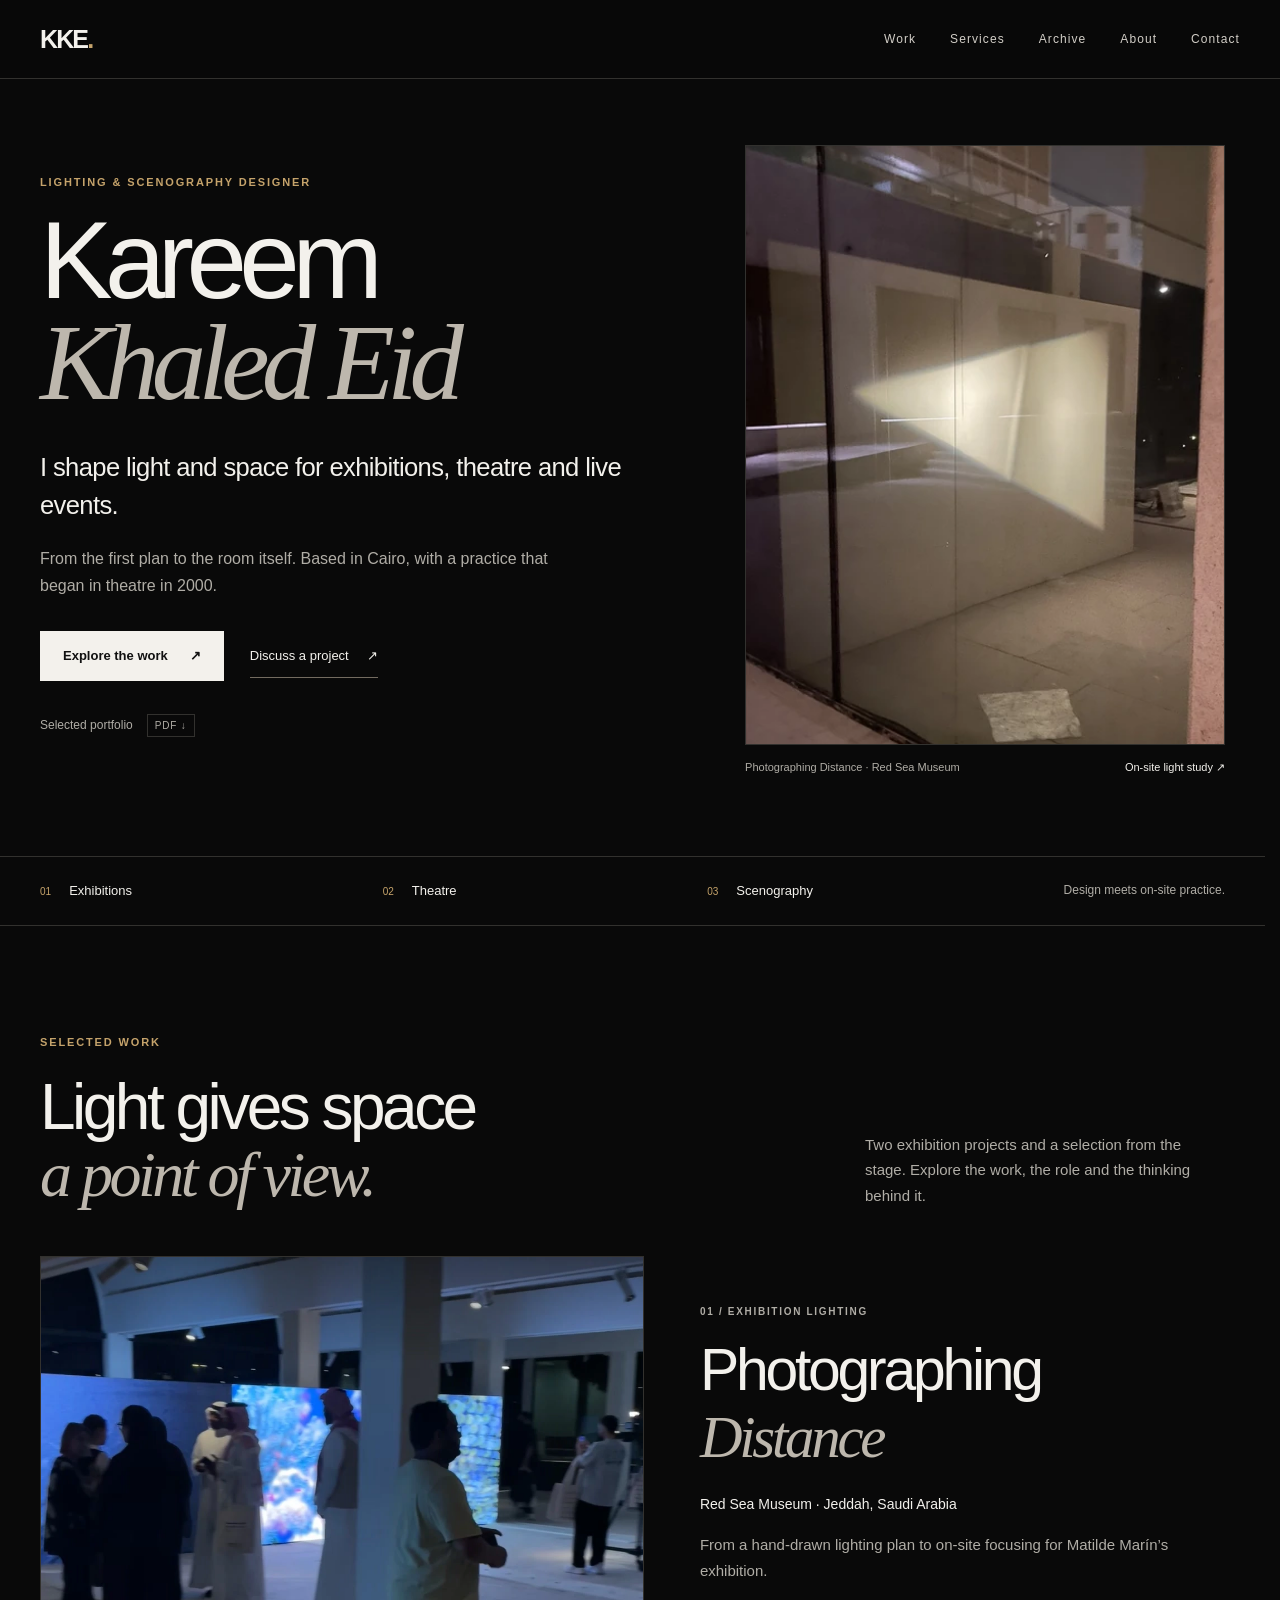
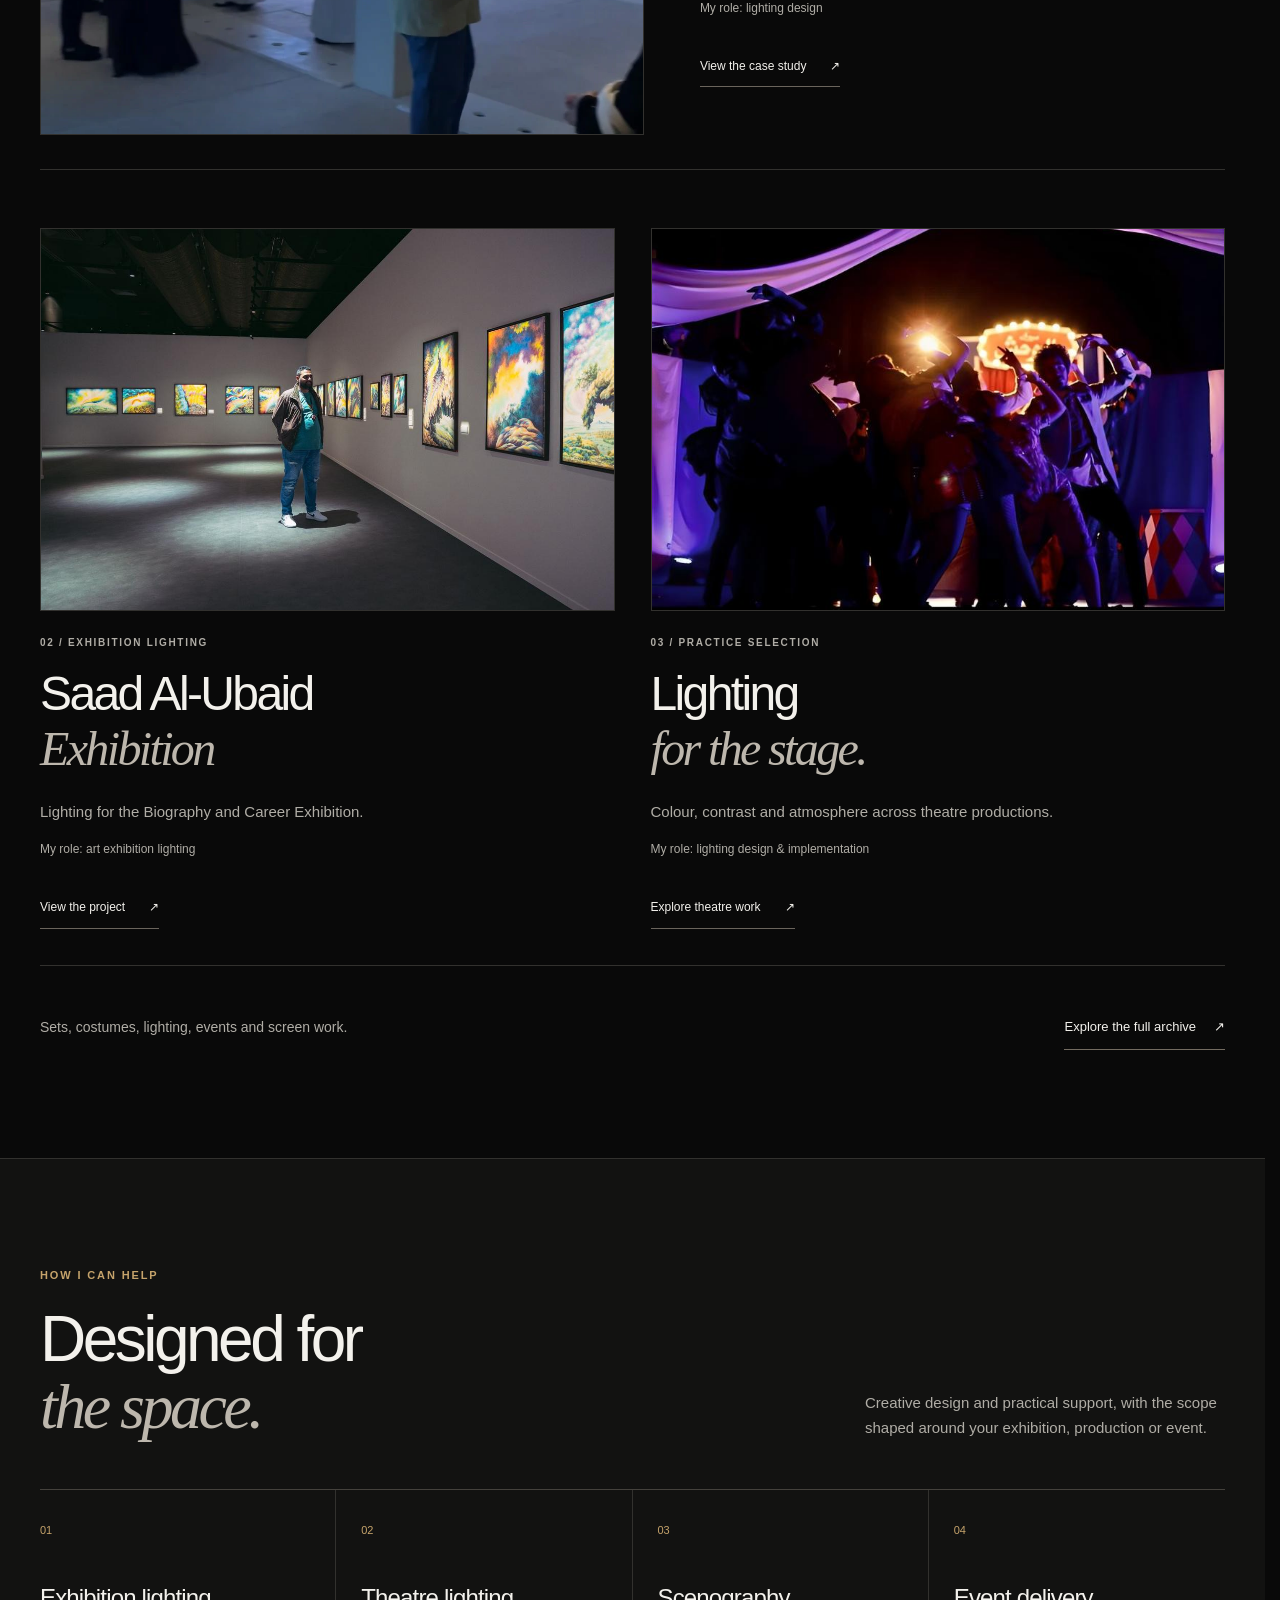
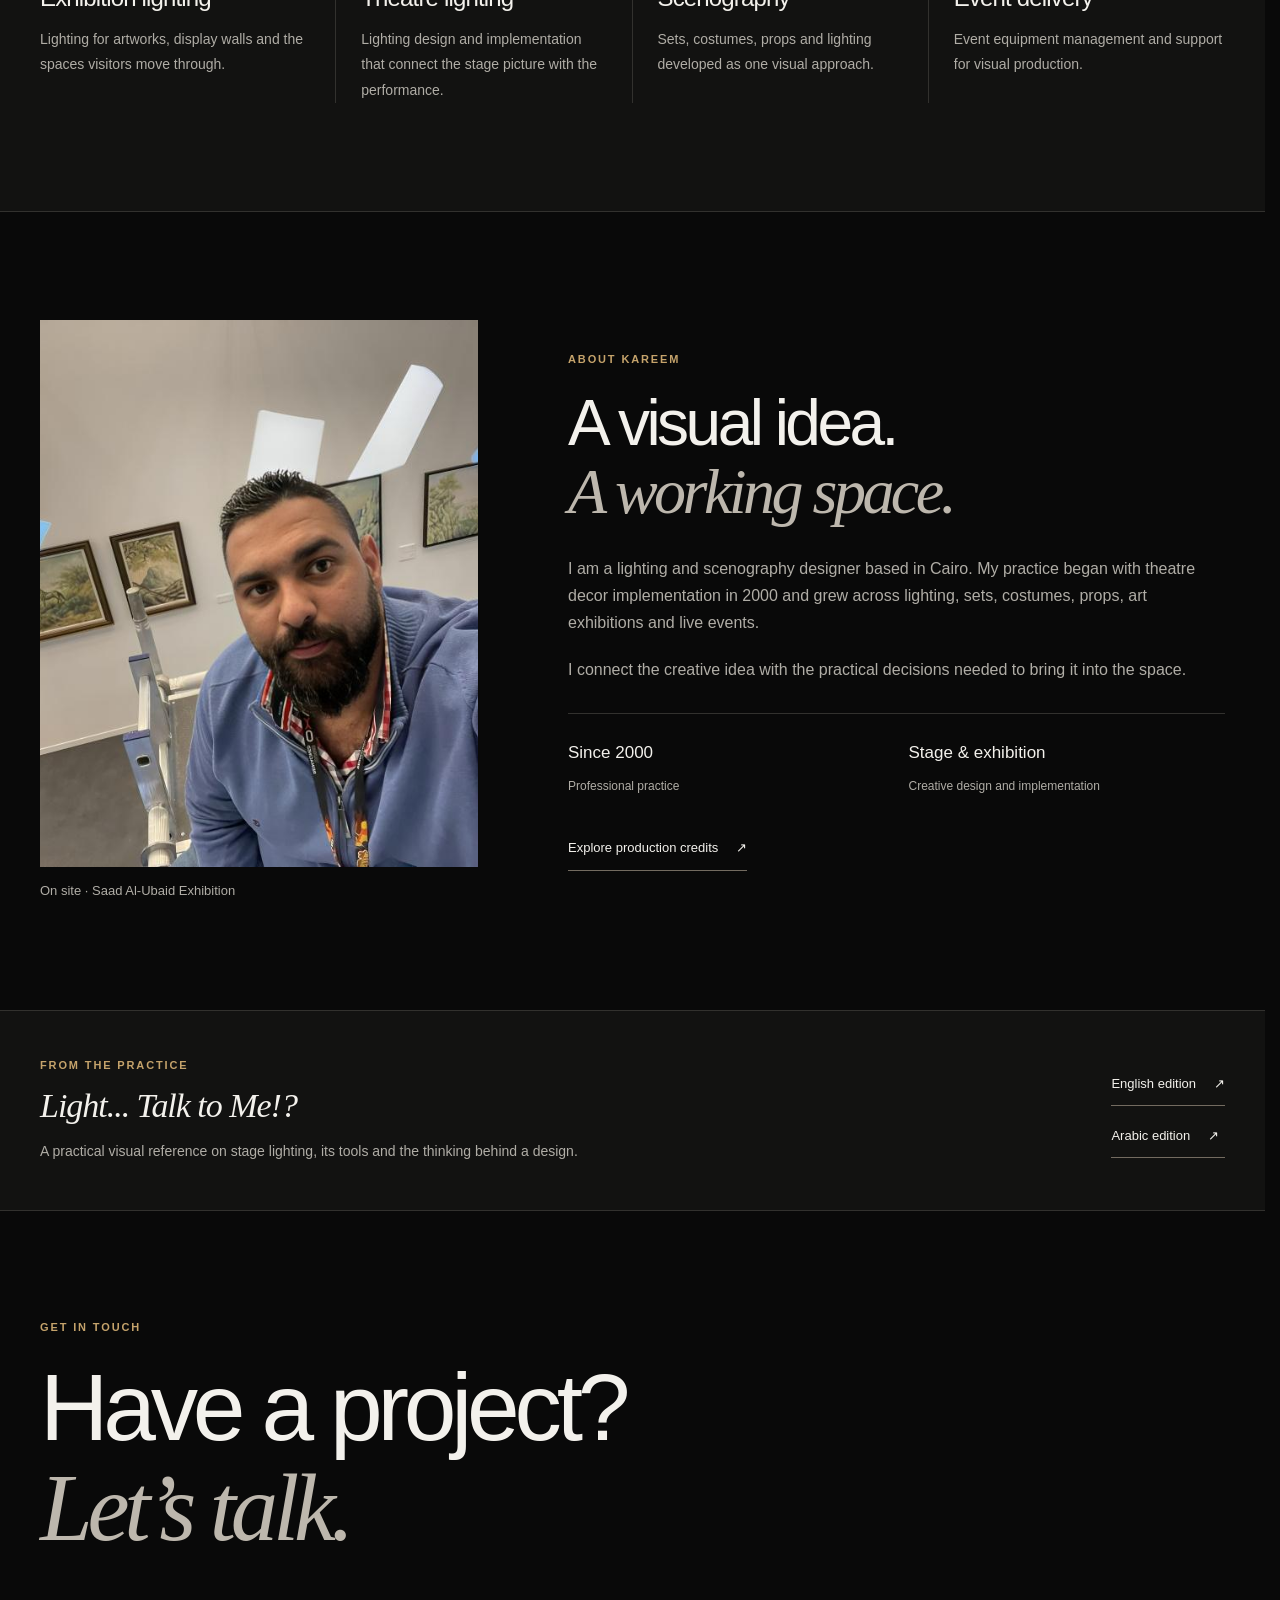
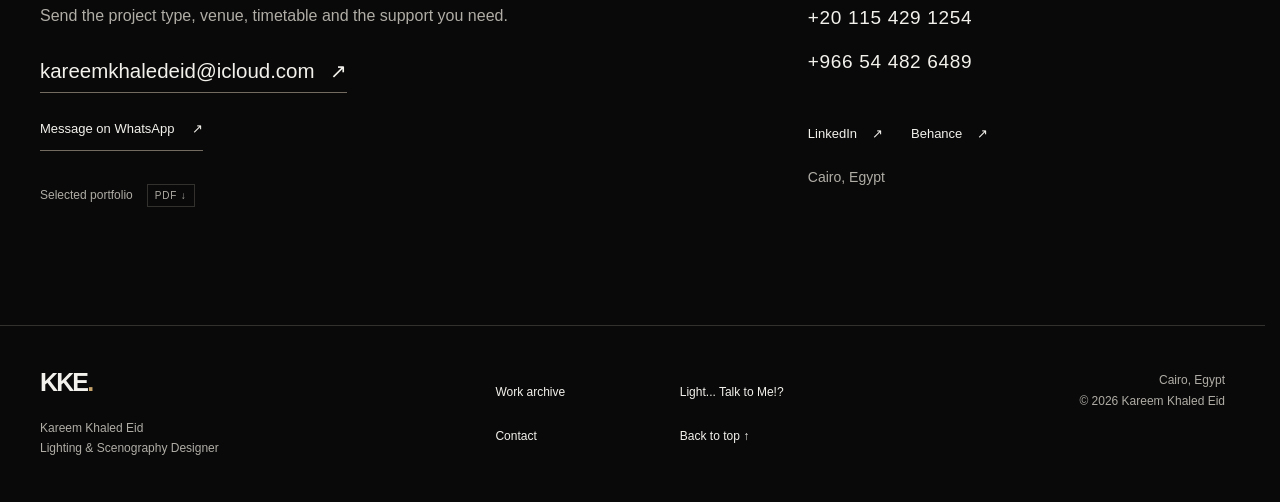
==== commit 57725900: "Refine portfolio hierarchy, project case studies, accessibility and contact" ====
--- a/index.html
+++ b/index.html
@@ -1,62 +1,45 @@
 <!doctype html>
-<html lang="en">
-<head>
+<html lang="en"><head>
 <meta charset="utf-8"><meta name="viewport" content="width=device-width,initial-scale=1">
-<meta name="description" content="Lighting and scenography for art exhibitions, theatre and live events. Explore selected work by Kareem Khaled Eid, based in Cairo, Egypt.">
-<meta name="keywords" content="Kareem Khaled Eid, Scenography Designer, Lighting Designer, Theatre Lighting, Exhibition Lighting, Museum Lighting, Set Design, Scenography, Event Design, Egypt, Saudi Arabia, MENA">
-<meta name="author" content="Kareem Khaled Eid"><meta name="theme-color" content="#080808"><meta name="robots" content="index, follow, max-image-preview:large, max-snippet:-1, max-video-preview:-1">
-<link rel="canonical" href="https://kareemkhaledeid.github.io/">
-<meta property="og:title" content="Kareem Khaled Eid — Lighting &amp; Scenography Designer"><meta property="og:description" content="Lighting and scenography for art exhibitions, theatre and live events. Explore selected work by Kareem Khaled Eid, based in Cairo, Egypt."><meta property="og:type" content="website"><meta property="og:url" content="https://kareemkhaledeid.github.io/"><meta property="og:site_name" content="Kareem Khaled Eid Portfolio"><meta property="og:image" content="https://kareemkhaledeid.github.io/assets/hero.jpg"><meta property="og:image:alt" content="Kareem Khaled Eid portfolio — scenography and exhibition lighting">
-<meta name="twitter:card" content="summary_large_image"><meta name="twitter:title" content="Kareem Khaled Eid — Lighting &amp; Scenography Designer"><meta name="twitter:description" content="Lighting and scenography for art exhibitions, theatre and live events. Explore selected work by Kareem Khaled Eid, based in Cairo, Egypt."><meta name="twitter:image" content="https://kareemkhaledeid.github.io/assets/hero.jpg">
-<title>Kareem Khaled Eid — Lighting &amp; Scenography Designer</title><link rel="icon" href="assets/favicon.svg" type="image/svg+xml"><link rel="stylesheet" href="style.css?v=20260924-motion"><link rel="stylesheet" href="project-photographing-distance.css?v=20261014">
-<style>
-.project-photo img,.portfolio-photo img,.archive-photo img{position:absolute;inset:0;width:100%;height:100%;object-fit:cover}.portfolio-archive{display:grid;grid-template-columns:repeat(3,1fr);gap:16px}.archive-group{margin-bottom:80px}.archive-group h3{font-size:30px;letter-spacing:-.04em;margin:0 0 8px}.archive-group>p{color:#777;margin:0 0 25px}.archive-photo{height:360px;position:relative;overflow:hidden;border:1px solid #292929;background:#111}.archive-photo.tall{height:500px}.archive-photo img{transition:transform .5s ease}.archive-photo:hover img{transform:scale(1.035)}.archive-label{position:absolute;z-index:2;left:16px;bottom:14px;font-size:9px;letter-spacing:.15em;color:#eee;text-transform:uppercase;text-shadow:0 2px 12px #000}.archive-photo:after{content:"";position:absolute;inset:0;background:linear-gradient(180deg,transparent 55%,rgba(0,0,0,.65));pointer-events:none}.pdf-note{color:#666;font-size:11px;margin-top:35px}.hero-photo img{object-position:center}.project-image img{position:absolute;inset:0;width:100%;height:100%;object-fit:cover}.project-image:after{z-index:1}.project-image span,.project-image small{z-index:3}.gallery-card{background-size:cover;background-position:center}.g1{background-image:url('assets/page-03-image-01.jpg')}.g2{background-image:url('assets/page-07-image-03.jpg')}.g3{background-image:url('assets/page-09-image-02.jpg')}.g4{background-image:url('assets/page-11-image-02.jpg')}
-@media(max-width:800px){.portfolio-archive{grid-template-columns:1fr}.archive-photo,.archive-photo.tall{height:360px}}
-</style>
-<script type="application/ld+json">{"@context":"https://schema.org","@type":"Person","name":"Kareem Khaled Eid","url":"https://kareemkhaledeid.github.io/","jobTitle":"Lighting & Scenography Designer","description":"Lighting and scenography for art exhibitions, theatre and live events. Explore selected work by Kareem Khaled Eid, based in Cairo, Egypt.","email":"mailto:kareemkhaledeid@icloud.com","address":{"@type":"PostalAddress","addressLocality":"Cairo","addressCountry":"EG"},"sameAs":["https://www.linkedin.com/in/kareemkhaledeid/","https://www.behance.net/kareemkhaledeid"]}</script>
-</head>
-<body>
+<meta name="description" content="Lighting and scenography for exhibitions, theatre and live events. Explore work by Kareem Khaled Eid, including the Red Sea Museum in Jeddah."><meta name="author" content="Kareem Khaled Eid"><meta name="theme-color" content="#090909">
+<meta name="robots" content="index, follow, max-image-preview:large"><link rel="canonical" href="https://kareemkhaledeid.github.io/">
+<meta property="og:title" content="Kareem Khaled Eid — Lighting &amp; Scenography Designer"><meta property="og:description" content="Lighting and scenography for exhibitions, theatre and live events. Explore work by Kareem Khaled Eid, including the Red Sea Museum in Jeddah."><meta property="og:type" content="website"><meta property="og:url" content="https://kareemkhaledeid.github.io/"><meta property="og:site_name" content="Kareem Khaled Eid"><meta property="og:image" content="https://kareemkhaledeid.github.io/assets/photographing-distance/slide-01.png"><meta property="og:image:alt" content="Lighting and scenography portfolio by Kareem Khaled Eid">
+<meta name="twitter:card" content="summary_large_image"><meta name="twitter:title" content="Kareem Khaled Eid — Lighting &amp; Scenography Designer"><meta name="twitter:description" content="Lighting and scenography for exhibitions, theatre and live events. Explore work by Kareem Khaled Eid, including the Red Sea Museum in Jeddah."><meta name="twitter:image" content="https://kareemkhaledeid.github.io/assets/photographing-distance/slide-01.png">
+<title>Kareem Khaled Eid — Lighting &amp; Scenography Designer</title><link rel="icon" href="assets/favicon.svg" type="image/svg+xml"><link rel="stylesheet" href="style.css?v=20261023-refined">
+<script type="application/ld+json">{"@context": "https://schema.org", "@graph": [{"@type": "Person", "@id": "https://kareemkhaledeid.github.io/#person", "name": "Kareem Khaled Eid", "url": "https://kareemkhaledeid.github.io/", "jobTitle": "Lighting & Scenography Designer", "email": "mailto:kareemkhaledeid@icloud.com", "telephone": ["+201154291254", "+966544826489"], "address": {"@type": "PostalAddress", "addressLocality": "Cairo", "addressCountry": "EG"}, "sameAs": ["https://www.linkedin.com/in/kareemkhaledeid/", "https://www.behance.net/kareemkhaledeid"]}, {"@type": "WebPage", "@id": "https://kareemkhaledeid.github.io/#webpage", "url": "https://kareemkhaledeid.github.io/", "name": "Kareem Khaled Eid — Lighting & Scenography Designer", "description": "Lighting and scenography for exhibitions, theatre and live events. Explore work by Kareem Khaled Eid, including the Red Sea Museum in Jeddah.", "author": {"@id": "https://kareemkhaledeid.github.io/#person"}}]}</script>
+</head><body id="top" data-page="home">
 <a class="skip-link" href="#main">Skip to content</a>
-<header class="site-header"><nav class="nav container"><a class="brand" href="#top">KKE<span>.</span></a><button class="nav-toggle" aria-expanded="false" aria-controls="nav-links" aria-label="Open navigation"><span></span><span></span><span></span></button><div class="nav-links" id="nav-links"><a href="#work">Work</a><a href="#services">Services</a><a href="#archive">Portfolio</a><a href="#experience">Experience</a><a href="#about">About</a><a href="#book">Book</a><a href="#contact" class="nav-cta">Contact</a></div></nav></header>
-<main id="main">
-<section class="hero container" id="top"><div class="hero-copy reveal"><p class="eyebrow">CREATIVE DESIGN &amp; EXECUTION MANAGER</p><h1>Kareem<br><em>Khaled Eid</em></h1><p class="role">LIGHTING &amp; SCENOGRAPHY DESIGNER</p><p class="disciplines">EXHIBITIONS · THEATRE · SCENOGRAPHY · LIGHTING</p><p class="hero-text">I design lighting and scenography for theatre, art exhibitions and live events, combining visual storytelling with practical execution. My work in theatre began in 2000.</p><div class="hero-actions"><a class="button button-light" href="#work">Explore my work ↗</a><a class="text-link" href="assets/Kareem_Khaled_Eid_Selected_Portfolio.pdf" download>Download portfolio (PDF)</a><a class="text-link" href="#contact">Get in touch</a></div></div><div class="hero-visual reveal"><div class="hero-photo"><img src="assets/page-11-image-02.jpg" alt="Saad Al-Ubaid art exhibition lighting" width="1120" height="747" decoding="async" loading="eager" fetchpriority="high"><span class="photo-caption">EXHIBITION LIGHTING · SAAD AL-UBAID</span><span class="photo-index">SELECTED WORK</span></div></div></section>
-<section class="statement"><div class="container statement-grid"><p class="eyebrow">THE PRACTICE</p><h2>Design is where<br><span>space becomes narrative.</span></h2><p>My work connects visual thinking with execution — from the stage and costume to lighting systems, exhibitions and live events.</p></div></section>
-<section class="section container" id="work"><div class="section-heading reveal"><div><p class="eyebrow">SELECTED WORK</p><h2>Selected work</h2></div><p>Explore exhibition lighting, theatre and scenography, with an overview of my role in each area.</p></div><div class="project-grid">
-<article class="project-card project-feature project-case-card reveal"><a href="photographing-distance.html" class="project-link" aria-label="View project: Photographing Distance — Red Sea Museum"><div class="project-image"><img src="assets/photographing-distance/slide-01.webp" alt="Photographing Distance exhibition lighting case study cover" width="720" height="900" decoding="async" loading="lazy"></div><div class="project-meta"><div><p class="project-type">01 · EXHIBITION LIGHTING CASE STUDY</p><h3>Photographing<br>Distance</h3><p class="case-venue">Red Sea Museum · Jeddah, Saudi Arabia</p><p class="case-summary">Lighting design for Matilde Marín’s exhibition, from the hand-drawn layout and on-site focusing to the gallery in use.</p><p>My role: lighting design</p><span class="case-card-action">View the project <b aria-hidden="true">↗</b></span></div></div></a></article>
-<article class="project-card project-feature reveal"><a href="saad-al-ubaid.html" class="project-link" aria-label="View project: Saad Al-Ubaid Exhibition"><div class="project-image project-photo"><img src="assets/page-12-image-01.jpg" alt="Saad Al-Ubaid art exhibition lighting" width="918" height="612" decoding="async" loading="lazy"><span>02</span><small>EXHIBITION LIGHTING</small></div><div class="project-meta"><div><p class="project-type">ART EXHIBITION LIGHTING</p><h3>Saad Al-Ubaid Exhibition</h3><p>My role: art exhibition lighting</p></div><b aria-hidden="true">↗</b></div></a></article>
-<article class="project-card reveal"><a href="#archive-lighting" class="project-link" aria-label="View work: Theatrical Shows"><div class="project-image project-photo"><img src="assets/page-06-image-01.jpg" alt="Theatrical lighting work" width="792" height="576" decoding="async" loading="lazy"><span>03</span><small>LIGHTING DESIGN</small></div><div class="project-meta"><div><p class="project-type">DESIGN &amp; IMPLEMENTATION OF LIGHTING</p><h3>Theatrical Shows</h3><p>My role: lighting design &amp; implementation</p></div><b aria-hidden="true">↗</b></div></a></article>
-<article class="project-card reveal"><a href="#archive-set" class="project-link" aria-label="View work: Independent Theatre"><div class="project-image project-photo"><img src="assets/page-04-image-01.jpg" alt="Set design for theatre" width="854" height="534" decoding="async" loading="lazy"><span>04</span><small>SET DESIGN</small></div><div class="project-meta"><div><p class="project-type">SET DESIGN FOR THEATRE</p><h3>Independent Theatre</h3><p>My role: set design for theatre</p></div><b aria-hidden="true">↗</b></div></a></article>
-<article class="project-card reveal"><a href="#archive-scenography" class="project-link" aria-label="View work: Scenography Design"><div class="project-image project-photo"><img src="assets/page-08-image-03.jpg" alt="Scenography design work" width="1053" height="342" decoding="async" loading="lazy"><span>05</span><small>SCENOGRAPHY</small></div><div class="project-meta"><div><p class="project-type">DECOR · COSTUMES · LIGHTING</p><h3>Scenography Design</h3><p>My role: set, costume &amp; lighting design</p></div><b aria-hidden="true">↗</b></div></a></article>
-<article class="project-card project-wide reveal"><a href="#archive-events" class="project-link" aria-label="View work: Dream Project · Dream Project 2 · Grandfather's Will"><div class="project-image project-photo"><img src="assets/page-09-image-02.jpg" alt="Event preparation and visual production" width="1053" height="482" decoding="async" loading="lazy"><span>06</span><small>EVENT PREPARATION</small></div><div class="project-meta"><div><p class="project-type">EVENT PREPARATION</p><h3>Dream Project · Dream Project 2 · Grandfather's Will</h3><p>My role: event equipment management</p></div><b aria-hidden="true">↗</b></div></a></article>
-<article class="project-card reveal"><a href="#archive-film" class="project-link" aria-label="View work: Lighting Photography"><div class="project-image project-photo"><img src="assets/page-10-image-02.jpg" alt="Short film lighting photography" width="989" height="568" decoding="async" loading="lazy"><span>07</span><small>LIGHTING PHOTOGRAPHY</small></div><div class="project-meta"><div><p class="project-type">SHORT FILMS</p><h3>Short Film Lighting</h3><p>My role: lighting for short films</p></div><b aria-hidden="true">↗</b></div></a></article>
+<header class="site-header"><nav class="nav container" aria-label="Main navigation">
+  <a class="brand" href="./" aria-label="Kareem Khaled Eid — home">KKE<span>.</span></a>
+  <button class="nav-toggle" type="button" aria-controls="nav-links" aria-expanded="false" aria-label="Open navigation"><span></span><span></span></button>
+  <div class="nav-links" id="nav-links"><a href="#work">Work</a><a href="#services">Services</a><a href="archive.html">Archive</a><a href="#about">About</a><a href="#contact">Contact</a></div>
+</nav></header>
+<main id="main" tabindex="-1">
+<section class="hero container" aria-labelledby="home-title">
+  <div class="hero-copy reveal"><p class="eyebrow">LIGHTING &amp; SCENOGRAPHY DESIGNER</p><h1 id="home-title">Kareem<br><em>Khaled Eid</em></h1><p class="hero-intro">I shape light and space for exhibitions, theatre and live events.</p><p class="muted hero-detail">From the first plan to the room itself. Based in Cairo, with a practice that began in theatre in 2000.</p><div class="actions"><a class="button button-primary" href="#work">Explore the work <span aria-hidden="true">↗</span></a><a class="text-link" href="#contact">Discuss a project <span aria-hidden="true">↗</span></a></div><a class="download-link" href="assets/Kareem_Khaled_Eid_Selected_Portfolio.pdf" download>Selected portfolio <span>PDF ↓</span></a></div>
+  <figure class="hero-visual reveal"><a class="hero-photo" href="photographing-distance.html" aria-label="View Photographing Distance at the Red Sea Museum"><img src="assets/project-details/jeddah-focus.webp" alt="A focused beam tested through the gallery glass at the Red Sea Museum" width="468" height="808" loading="eager" decoding="async" class="" fetchpriority="high"></a><figcaption><span>Photographing Distance · Red Sea Museum</span><a href="photographing-distance.html">On-site light study <span aria-hidden="true">↗</span></a></figcaption></figure>
+</section>
+<div class="practice-strip"><div class="container"><p><span>01</span>Exhibitions</p><p><span>02</span>Theatre</p><p><span>03</span>Scenography</p><p class="strip-note">Design meets on-site practice.</p></div></div>
+<section class="section container" id="work" aria-labelledby="work-title">
+  <div class="section-heading reveal"><div><p class="eyebrow">SELECTED WORK</p><h2 id="work-title">Light gives space<br><em>a point of view.</em></h2></div><p>Two exhibition projects and a selection from the stage. Explore the work, the role and the thinking behind it.</p></div>
+  <div class="work-grid">
+    <article class="work-card work-feature reveal"><a href="photographing-distance.html" class="work-link" aria-label="View project: Photographing Distance — Red Sea Museum"><div class="work-photo"><img src="assets/project-details/jeddah-gallery.webp" alt="Visitors among LED displays and columns in the Photographing Distance exhibition" width="1080" height="855" loading="lazy" decoding="async" class=""></div><div class="work-copy"><p class="eyebrow">01 / EXHIBITION LIGHTING</p><h3>Photographing<br><em>Distance</em></h3><p class="work-place">Red Sea Museum · Jeddah, Saudi Arabia</p><p>From a hand-drawn lighting plan to on-site focusing for Matilde Marín’s exhibition.</p><p class="role-line">My role: lighting design</p><span class="card-action">View the case study <span aria-hidden="true">↗</span></span></div></a></article>
+    <article class="work-card reveal"><a href="saad-al-ubaid.html" class="work-link" aria-label="View project: Saad Al-Ubaid Exhibition"><div class="work-photo"><img src="assets/page-11-image-02.jpg" alt="Kareem Khaled Eid in the Saad Al-Ubaid exhibition gallery" width="1120" height="747" loading="lazy" decoding="async" class=""></div><div class="work-copy"><p class="eyebrow">02 / EXHIBITION LIGHTING</p><h3>Saad Al-Ubaid<br><em>Exhibition</em></h3><p>Lighting for the Biography and Career Exhibition.</p><p class="role-line">My role: art exhibition lighting</p><span class="card-action">View the project <span aria-hidden="true">↗</span></span></div></a></article>
+    <article class="work-card reveal"><a href="archive.html#archive-lighting" class="work-link" aria-label="Explore theatre lighting work"><div class="work-photo"><img src="assets/page-06-image-01.jpg" alt="Theatre performers in a scene lit in purple and warm backlight" width="792" height="576" loading="lazy" decoding="async" class=""></div><div class="work-copy"><p class="eyebrow">03 / PRACTICE SELECTION</p><h3>Lighting<br><em>for the stage.</em></h3><p>Colour, contrast and atmosphere across theatre productions.</p><p class="role-line">My role: lighting design &amp; implementation</p><span class="card-action">Explore theatre work <span aria-hidden="true">↗</span></span></div></a></article>
+  </div>
+  <div class="archive-invite reveal" id="archive"><p>Sets, costumes, lighting, events and screen work.</p><a class="text-link" href="archive.html">Explore the full archive <span aria-hidden="true">↗</span></a></div>
+</section>
+<section class="section service-section" id="services" aria-labelledby="services-title"><div class="container">
+  <div class="section-heading reveal"><div><p class="eyebrow">HOW I CAN HELP</p><h2 id="services-title">Designed for<br><em>the space.</em></h2></div><p>Creative design and practical support, with the scope shaped around your exhibition, production or event.</p></div>
+  <div class="service-grid"><article class="service reveal"><span>01</span><h3>Exhibition lighting</h3><p>Lighting for artworks, display walls and the spaces visitors move through.</p></article><article class="service reveal"><span>02</span><h3>Theatre lighting</h3><p>Lighting design and implementation that connect the stage picture with the performance.</p></article><article class="service reveal"><span>03</span><h3>Scenography</h3><p>Sets, costumes, props and lighting developed as one visual approach.</p></article><article class="service reveal"><span>04</span><h3>Event delivery</h3><p>Event equipment management and support for visual production.</p></article></div>
 </div></section>
-<section class="capability-section" id="services"><div class="container section"><div class="section-heading"><div><p class="eyebrow">HOW I CAN HELP</p><h2>Services</h2></div><p>Design and practical delivery for exhibitions, theatre and live events. The scope is agreed around your production.</p></div><div class="capability-grid">
-<article class="capability"><span>01</span><h3>Exhibition lighting</h3><p>Lighting design for paintings, art displays and exhibition spaces.</p></article>
-<article class="capability"><span>02</span><h3>Theatre lighting</h3><p>Lighting design and implementation for stage productions.</p></article>
-<article class="capability"><span>03</span><h3>Scenography</h3><p>Set, costume, props and lighting design as a connected visual approach.</p></article>
-<article class="capability"><span>04</span><h3>Event delivery</h3><p>Event equipment management and support for visual production.</p></article>
-</div><p class="services-contact"><a class="text-link" href="#contact">Discuss your project</a></p></div></section><section class="section container" id="archive"><div class="section-heading reveal"><div><p class="eyebrow">WORK IN DETAIL</p><h2>Portfolio</h2></div><p>A closer look at the work, grouped by discipline. Select an image to view it in full.</p></div>
-<div class="archive-group" id="archive-decor"><h3>01 · Decor Implementation</h3><p>My role: decor implementation for university theatre, 2000–2005.</p><div class="portfolio-archive"><div class="archive-photo tall"><a href="assets/page-03-image-01.jpg" class="image-open" aria-label="Enlarge image: Decor implementation — University Theater"><img src="assets/page-03-image-01.jpg" alt="Decor implementation — University Theater" width="910" height="617" decoding="async" loading="lazy"><span class="archive-label">Decor Implementation</span></a></div></div></div>
-<div class="archive-group" id="archive-set"><h3>02 · Set Design for Theatre</h3><p>My role: set design for theatre productions with independent companies.</p><div class="portfolio-archive"><div class="archive-photo"><a href="assets/page-04-image-01.jpg" class="image-open" aria-label="Enlarge image: Set design for theatre"><img src="assets/page-04-image-01.jpg" alt="Set design for theatre" width="854" height="534" decoding="async" loading="lazy"><span class="archive-label">Set Design for Theatre</span></a></div><div class="archive-photo"><a href="assets/page-04-image-02.jpg" class="image-open" aria-label="Enlarge image: Set design for theatre"><img src="assets/page-04-image-02.jpg" alt="Set design for theatre" width="363" height="558" decoding="async" loading="lazy"><span class="archive-label">Set Design for Theatre</span></a></div><div class="archive-photo"><a href="assets/page-04-image-03.jpg" class="image-open" aria-label="Enlarge image: Set design for theatre"><img src="assets/page-04-image-03.jpg" alt="Set design for theatre" width="369" height="550" decoding="async" loading="lazy"><span class="archive-label">Set Design for Theatre</span></a></div></div></div>
-<div class="archive-group" id="archive-lighting"><h3>03 · Lighting Design &amp; Implementation</h3><p>My role: lighting design and implementation. Selected productions include Al-Kambousha, Paravan and Circus of the Beast.</p><div class="portfolio-archive"><div class="archive-photo"><a href="assets/page-05-image-01.jpg" class="image-open" aria-label="Enlarge image: Theatrical lighting design"><img src="assets/page-05-image-01.jpg" alt="Theatrical lighting design" width="668" height="841" decoding="async" loading="lazy"><span class="archive-label">Theatrical Lighting</span></a></div><div class="archive-photo"><a href="assets/page-05-image-02.jpg" class="image-open" aria-label="Enlarge image: Theatrical lighting design"><img src="assets/page-05-image-02.jpg" alt="Theatrical lighting design" width="1060" height="530" decoding="async" loading="lazy"><span class="archive-label">Theatrical Lighting</span></a></div><div class="archive-photo"><a href="assets/page-06-image-01.jpg" class="image-open" aria-label="Enlarge image: Theatrical lighting design"><img src="assets/page-06-image-01.jpg" alt="Theatrical lighting design" width="792" height="576" decoding="async" loading="lazy"><span class="archive-label">Theatrical Lighting</span></a></div><div class="archive-photo"><a href="assets/page-06-image-02.jpg" class="image-open" aria-label="Enlarge image: Theatrical lighting design"><img src="assets/page-06-image-02.jpg" alt="Theatrical lighting design" width="818" height="558" decoding="async" loading="lazy"><span class="archive-label">Theatrical Lighting</span></a></div><div class="archive-photo"><a href="assets/page-07-image-01.jpg" class="image-open" aria-label="Enlarge image: Theatrical lighting design"><img src="assets/page-07-image-01.jpg" alt="Theatrical lighting design" width="962" height="584" decoding="async" loading="lazy"><span class="archive-label">Theatrical Lighting</span></a></div><div class="archive-photo"><a href="assets/page-07-image-02.jpg" class="image-open" aria-label="Enlarge image: Theatrical lighting design"><img src="assets/page-07-image-02.jpg" alt="Theatrical lighting design" width="1001" height="561" decoding="async" loading="lazy"><span class="archive-label">Theatrical Lighting</span></a></div><div class="archive-photo tall"><a href="assets/page-07-image-03.jpg" class="image-open" aria-label="Enlarge image: Theatrical lighting plot"><img src="assets/page-07-image-03.jpg" alt="Theatrical lighting plot" width="983" height="571" decoding="async" loading="lazy"><span class="archive-label">Lighting Plot</span></a></div></div></div>
-<div class="archive-group" id="archive-scenography"><h3>04 · Scenography Design</h3><p>My role: scenography, bringing together set, costume and lighting design.</p><div class="portfolio-archive"><div class="archive-photo"><a href="assets/page-08-image-01.jpg" class="image-open" aria-label="Enlarge image: Scenography design"><img src="assets/page-08-image-01.jpg" alt="Scenography design" width="1013" height="272" decoding="async" loading="lazy"><span class="archive-label">Scenography</span></a></div><div class="archive-photo"><a href="assets/page-08-image-02.jpg" class="image-open" aria-label="Enlarge image: Scenography design"><img src="assets/page-08-image-02.jpg" alt="Scenography design" width="988" height="364" decoding="async" loading="lazy"><span class="archive-label">Scenography</span></a></div><div class="archive-photo"><a href="assets/page-08-image-03.jpg" class="image-open" aria-label="Enlarge image: Scenography design"><img src="assets/page-08-image-03.jpg" alt="Scenography design" width="1053" height="342" decoding="async" loading="lazy"><span class="archive-label">Scenography</span></a></div></div></div>
-<div class="archive-group" id="archive-events"><h3>05 · Event Preparation</h3><p>My role: event equipment management. Projects include Dream Project, Dream Project 2 and the opening event for Grandfather’s Will.</p><div class="portfolio-archive"><div class="archive-photo"><a href="assets/page-09-image-01.jpg" class="image-open" aria-label="Enlarge image: Event preparation"><img src="assets/page-09-image-01.jpg" alt="Event preparation" width="1053" height="462" decoding="async" loading="lazy"><span class="archive-label">Event Preparation</span></a></div><div class="archive-photo"><a href="assets/page-09-image-02.jpg" class="image-open" aria-label="Enlarge image: Event preparation"><img src="assets/page-09-image-02.jpg" alt="Event preparation" width="1053" height="482" decoding="async" loading="lazy"><span class="archive-label">Event Preparation</span></a></div><div class="archive-photo"><a href="assets/page-09-image-03.jpg" class="image-open" aria-label="Enlarge image: Event preparation"><img src="assets/page-09-image-03.jpg" alt="Event preparation" width="1053" height="531" decoding="async" loading="lazy"><span class="archive-label">Event Preparation</span></a></div></div></div>
-<div class="archive-group" id="archive-film"><h3>06 · Short Film Lighting</h3><p>My role: lighting for short films. Credits include Khalawis, Shams, Sand and Ghaber, and Listen to Us.</p><div class="portfolio-archive"><div class="archive-photo"><a href="assets/page-10-image-01.jpg" class="image-open" aria-label="Enlarge image: Short film lighting photography"><img src="assets/page-10-image-01.jpg" alt="Short film lighting photography" width="1003" height="560" decoding="async" loading="lazy"><span class="archive-label">Short Film Lighting</span></a></div><div class="archive-photo"><a href="assets/page-10-image-02.jpg" class="image-open" aria-label="Enlarge image: Short film lighting photography"><img src="assets/page-10-image-02.jpg" alt="Short film lighting photography" width="989" height="568" decoding="async" loading="lazy"><span class="archive-label">Short Film Lighting</span></a></div><div class="archive-photo"><a href="assets/page-10-image-03.jpg" class="image-open" aria-label="Enlarge image: Short film lighting photography"><img src="assets/page-10-image-03.jpg" alt="Short film lighting photography" width="944" height="595" decoding="async" loading="lazy"><span class="archive-label">Short Film Lighting</span></a></div></div></div>
-<div class="archive-group" id="archive-exhibition"><h3>07 · Art Exhibition Lighting</h3><p>My role: art exhibition lighting for the Biography and Career Exhibition of Saad Al-Ubaid.</p><p><a class="text-link" href="saad-al-ubaid.html">View Saad Al-Ubaid project</a></p><p><a class="text-link" href="photographing-distance.html">Photographing Distance · Red Sea Museum, Jeddah ↗</a></p><div class="portfolio-archive"><div class="archive-photo"><a href="assets/page-11-image-01.jpg" class="image-open" aria-label="Enlarge image: Saad Al-Ubaid exhibition installation"><img src="assets/page-11-image-01.jpg" alt="Saad Al-Ubaid exhibition installation" width="866" height="649" decoding="async" loading="lazy"><span class="archive-label">Saad Al-Ubaid Exhibition</span></a></div><div class="archive-photo tall"><a href="assets/page-11-image-02.jpg" class="image-open" aria-label="Enlarge image: Saad Al-Ubaid exhibition lighting"><img src="assets/page-11-image-02.jpg" alt="Saad Al-Ubaid exhibition lighting" width="1120" height="747" decoding="async" loading="lazy"><span class="archive-label">Saad Al-Ubaid Exhibition</span></a></div><div class="archive-photo tall"><a href="assets/page-12-image-01.jpg" class="image-open" aria-label="Enlarge image: Portfolio exhibition image"><img src="assets/page-12-image-01.jpg" alt="Portfolio exhibition image" width="918" height="612" decoding="async" loading="lazy"><span class="archive-label">Exhibition Lighting</span></a></div></div></div>
+<section class="section container about-grid" id="about" aria-labelledby="about-title">
+  <figure class="about-photo reveal"><img src="assets/page-11-image-01.jpg" alt="Kareem Khaled Eid on site at the Saad Al-Ubaid exhibition" width="866" height="649" loading="lazy" decoding="async" class=""><figcaption>On site · Saad Al-Ubaid Exhibition</figcaption></figure>
+  <div class="about-copy reveal"><p class="eyebrow">ABOUT KAREEM</p><h2 id="about-title">A visual idea.<br><em>A working space.</em></h2><p>I am a lighting and scenography designer based in Cairo. My practice began with theatre decor implementation in 2000 and grew across lighting, sets, costumes, props, art exhibitions and live events.</p><p>I connect the creative idea with the practical decisions needed to bring it into the space.</p><div class="about-facts" id="experience"><div><strong>Since 2000</strong><span>Professional practice</span></div><div><strong>Stage &amp; exhibition</strong><span>Creative design and implementation</span></div></div><a class="text-link" href="archive.html#credits">Explore production credits <span aria-hidden="true">↗</span></a></div>
 </section>
-<section class="section-light" id="experience"><div class="container section"><div class="section-heading reveal"><div><p class="eyebrow">CAREER ARCHIVE</p><h2>Experience</h2></div><p>Theatre, screen and event credits, with collaborators and responsibilities.</p></div><div class="timeline">
-<details open class="timeline-item reveal"><summary><span>01</span><b>2000 — 2005</b><strong>Decor Implementation</strong></summary><div class="show-grid"><p>The Whirlwind — Bassam Abdullah</p><p>The Devil — Mustafa Hosni Al-Kutbi</p><p>The Game — Mohamed Gabr</p><p>Scott — Mohamed Hatem / Amr Abed</p><p>An Egyptian Tale — Basil Mamdouh</p><p>The King Is the King — Ahmed Esmat</p><p>The Night Song — Tamer Karam</p><p>Tomorrow — Ramez Sami</p><p>Khayal Mata — Mahmoud Abdel Aziz</p><p>The River of Madness — Moatasem Shaaban</p><p>Al-Helwaniya — Haitham Abdel Aziz</p><p>State of Emergency — Mahmoud Abdel Aziz</p></div></details>
-<details class="timeline-item reveal"><summary><span>02</span><b>—</b><strong>Set Design for Theatre</strong></summary><div class="show-grid"><p>Youssef's Dream — Hany Mohseb</p><p>Antar's Stable — Ahmed Magdy</p><p>Irish Dogs — Ibrahim Ahmed</p><p>The Just — Hany Mohseb</p><p>Song on the Passage — Ibrahim Ahmed</p><p>Close Your Eyes — Mohamed Abu Al Hassan</p><p>Painting — Karim Al Saadani</p><p>Justice Council — Ibrahim Ahmed</p><p>The Hunchback of Notre Dame — Abdullah Khaled</p><p>Sabah Rizk — Ahmed Kamal</p></div></details>
-<details class="timeline-item reveal"><summary><span>03</span><b>—</b><strong>Lighting Design &amp; Implementation</strong></summary><div class="show-grid"><p>Al-Kambousha — Maher El-Haggar</p><p>Paravan — Khaled Habib</p><p>Qabil Is Not the Killer — Mohamed Abdullah</p><p>Zombie — Hamed Mohamed</p><p>Human Experiments — Mahmoud El-Sayed</p><p>Circus of the Beast — Maher El-Haggar</p><p>Victor's Secret — Youssef El-Haddad</p><p>The Mice — Khaled Shaisha</p><p>Chance — Mohamed Abdel Sattar</p><p>Third Sort — Mohamed Sakr</p><p>Family Trip — Sobhi El Haggar</p><p>Wrong Location — Maher El Haggar</p><p>Adam Is Responsible — Maher El Haggar</p><p>World War IV — Hossam El Din Mohamed</p><p>Explosive Belt — Islam Mohamed</p><p>Paravan — Maher El Haggar</p><p>Ostrich — Mohamed Rabie</p><p>The Kid, Crow and the Moon — Mohamed Labib</p><p>Kings and King Samakmok — Mohamed Desouky</p></div></details>
-<details class="timeline-item reveal"><summary><span>04</span><b>—</b><strong>Scenography Design</strong><small>Decor · Costumes · Lighting</small></summary><div class="show-grid"><p>They Play — Karim Khaled</p><p>Bird — Omar Hussein</p><p>Close Your Eyes — Islam Mohamed</p><p>Hannibal — Abdullah Khaled</p><p>Hepta — Mohi El-Din Yehia</p><p>Snow City — Omar Hussein</p><p>Fish Tank — Maher El-Haggar</p><p>Shab Shab — Mohamed Ghanem</p><p>Inside the Brain — Maher El-Haggar</p><p>Exit — Karim El-Saadany</p><p>Professor Klenov — Islam Saeed</p><p>Samira Moussa — Maher El-Haggar</p><p>Maestro — Omar Hussein</p><p>Ugly Face — Islam Mohamed</p><p>The Stranger — Omar Hussein</p><p>Which One Am I — Khaled Habib</p><p>Mintries Spoken by Andalusia — Omar Hussein</p></div></details>
-<details class="timeline-item reveal"><summary><span>05</span><b>—</b><strong>Event Preparation</strong></summary><div class="show-grid"><p>Dream Project — Event Equipment Manager</p><p>Dream Project 2 — Event Equipment Manager</p><p>Grandfather's Will Series Opening Event — Event Equipment Manager</p></div></details>
-<details class="timeline-item reveal"><summary><span>06</span><b>—</b><strong>Short Film Lighting</strong></summary><div class="show-grid"><p>Khalawis — Maher El Haggar</p><p>Shams Movie — Ahmed Magdy</p><p>Sand and Ghaber Movie — Mustafa El Kilani</p><p>Listen to Us Movie — Maher El Haggar</p></div></details>
-<details class="timeline-item reveal"><summary><span>07</span><b>—</b><strong>Art Exhibition Lighting</strong></summary><div class="show-grid"><p>Art Exhibition (Paintings) — Biography and Career Exhibition / Saad Al-Ubaid</p><p>Photographing Distance — Matilde Marín · Red Sea Museum, Jeddah · Lighting design</p></div></details>
-</div></div></section>
-<section class="gallery section container"><div class="gallery-head reveal"><p class="eyebrow">VISUAL LANGUAGE</p><h2>From stage light<br><em>to exhibition light.</em></h2><p>The portfolio spans theatrical environments, live performances, studios, events and gallery lighting.</p></div><div class="gallery-grid"><div class="gallery-card g1"><span>THEATRE</span></div><div class="gallery-card g2"><span>SCENOGRAPHY</span></div><div class="gallery-card g3"><span>EVENTS</span></div><div class="gallery-card g4"><span>EXHIBITIONS</span></div></div></section>
-<section class="about section-dark" id="about"><div class="container about-grid"><div class="about-photo"><img src="assets/page-11-image-01.jpg" alt="Kareem Khaled Eid at Saad Al-Ubaid exhibition" style="width:100%;height:100%;object-fit:cover" width="866" height="649" decoding="async" loading="lazy"></div><div class="about-copy reveal"><p class="eyebrow">ABOUT ME</p><h2>More than two decades<br><em>of making spaces work.</em></h2><p>I am a lighting and scenography designer based in Cairo. Beginning with theatre decor implementation in 2000, my practice has grown across stage lighting, sets, costumes, props, art exhibitions and live events.</p><p>I connect creative design with the practical work of bringing a production into the space, with responsibilities tailored to each project.</p><div class="facts"><div><strong>2000</strong><span>Started professionally</span></div><div><strong>20+</strong><span>Years of experience</span></div><div><strong>07</strong><span>Practice areas</span></div></div></div></div></section>
-<section class="book section" id="book"><div class="container book-grid"><div class="book-cover reveal"><div class="book-face"><p>LIGHT...</p><strong>TALK<br>TO ME!?</strong><small>BY KAREEM KHALED EID</small></div></div><div class="book-copy reveal"><p class="eyebrow">BOOK</p><h2>Light... Talk to Me!?</h2><p>A practical visual reference built around stage lighting, its tools and the thinking behind a lighting design.</p><div class="book-actions"><a class="button button-dark" href="https://www.amazon.com/dp/B0GXJDP2FG" target="_blank" rel="noopener">English edition ↗</a><a class="button button-outline-dark" href="https://www.amazon.com/dp/B0H7JTGGYV" target="_blank" rel="noopener">Arabic edition ↗</a></div></div></div></section>
-<section class="contact container section" id="contact"><div class="contact-box reveal"><p class="eyebrow">GET IN TOUCH</p><h2>Have a project?<br><em>Let's talk.</em></h2><div class="contact-grid"><div><p>Planning an exhibition, theatre production or live event? Send your project type, location, timetable and the support you need.</p><a class="button button-dark" href="mailto:kareemkhaledeid@icloud.com">kareemkhaledeid@icloud.com ↗</a><p><a class="text-link" href="assets/Kareem_Khaled_Eid_Selected_Portfolio.pdf" download>Download selected portfolio (PDF)</a></p></div><div class="contact-details"><a href="https://www.behance.net/kareemkhaledeid" target="_blank" rel="noopener">Behance ↗</a><a href="https://www.linkedin.com/in/kareemkhaledeid/" target="_blank" rel="noopener">LinkedIn ↗</a><a href="tel:+201154291254">+20 115 429 1254</a><a href="tel:+966544826489">+966 54 482 6489</a><span>Cairo, Egypt</span></div></div></div></section>
+<section class="book-band" id="book"><div class="container book-row reveal"><div><p class="eyebrow">FROM THE PRACTICE</p><h2>Light... Talk to Me!?</h2><p>A practical visual reference on stage lighting, its tools and the thinking behind a design.</p></div><div class="book-links"><a class="text-link" href="https://www.amazon.com/dp/B0GXJDP2FG" target="_blank" rel="noopener">English edition <span aria-hidden="true">↗</span></a><a class="text-link" href="https://www.amazon.com/dp/B0H7JTGGYV" target="_blank" rel="noopener">Arabic edition <span aria-hidden="true">↗</span></a></div></div></section>
+<section class="section container contact" id="contact" aria-labelledby="contact-title"><div class="contact-box reveal"><p class="eyebrow">GET IN TOUCH</p><h2 id="contact-title">Have a project?<br><em>Let’s talk.</em></h2><div class="contact-grid"><div><p>Send the project type, venue, timetable and the support you need.</p><div class="contact-actions"><a class="contact-email" href="mailto:kareemkhaledeid@icloud.com">kareemkhaledeid@icloud.com <span aria-hidden="true">↗</span></a><a class="text-link whatsapp-link" href="https://wa.me/966544826489" target="_blank" rel="noopener" aria-label="Message Kareem on WhatsApp at +966 54 482 6489">Message on WhatsApp <span aria-hidden="true">↗</span></a></div><a class="download-link" href="assets/Kareem_Khaled_Eid_Selected_Portfolio.pdf" download>Selected portfolio <span>PDF ↓</span></a></div><div class="contact-details"><div class="contact-phones"><a href="tel:+201154291254"><bdi dir="ltr">+20 115 429 1254</bdi></a><a href="tel:+966544826489"><bdi dir="ltr">+966 54 482 6489</bdi></a></div><div class="contact-socials"><a href="https://www.linkedin.com/in/kareemkhaledeid/" target="_blank" rel="noopener">LinkedIn <span aria-hidden="true">↗</span></a><a href="https://www.behance.net/kareemkhaledeid" target="_blank" rel="noopener">Behance <span aria-hidden="true">↗</span></a></div><p>Cairo, Egypt</p></div></div></div></section>
 </main>
-<footer class="footer section-dark"><div class="container footer-grid"><div><a class="brand brand-footer" href="#top">KKE<span>.</span></a><p>Creative Design &amp; Execution Manager<br>Scenography Designer</p></div><div class="footer-links"><a href="#work">Work</a><a href="#services">Services</a><a href="#archive">Portfolio</a><a href="#experience">Experience</a><a href="#about">About</a><a href="#book">Book</a><a href="#contact">Contact</a></div><div class="footer-meta"><p>© <span id="year">2026</span> Kareem Khaled Eid</p><p>Cairo, Egypt</p></div></div></footer>
-<script src="script.js?v=20260924-motion"></script></body></html>
+<footer class="footer"><div class="container footer-grid"><div><a class="brand" href="./" aria-label="Kareem Khaled Eid — home">KKE<span>.</span></a><p>Kareem Khaled Eid<br>Lighting &amp; Scenography Designer</p></div><div class="footer-links"><a href="archive.html">Work archive</a><a href="./#book">Light... Talk to Me!?</a><a href="./#contact">Contact</a><a href="#top">Back to top ↑</a></div><p class="footer-note">Cairo, Egypt<br>© <span id="year">2026</span> Kareem Khaled Eid</p></div></footer>
+<script src="script.js?v=20261023-refined" defer></script>
+</body></html>
--- a/style.css
+++ b/style.css
@@ -1,145 +1,292 @@
-:root{--bg:#080808;--surface:#101010;--paper:#f3f1ec;--ink:#111;--muted:#8e8b84;--line:#282828;--gold:#c5a36b;--max:1240px}*{box-sizing:border-box}html{scroll-behavior:smooth}body{margin:0;background:var(--bg);color:var(--paper);font-family:Arial,Helvetica,sans-serif;line-height:1.6}body:before{content:"";position:fixed;inset:0;pointer-events:none;z-index:50;opacity:.035;background-image:radial-gradient(#fff .5px,transparent .5px);background-size:5px 5px}a{color:inherit;text-decoration:none}button{font:inherit}.container{width:min(calc(100% - 56px),var(--max));margin:auto}.section{padding:128px 0}.section-light{background:var(--paper);color:var(--ink)}.eyebrow{font-size:10px;letter-spacing:.22em;font-weight:700;color:#898782;margin:0 0 20px;text-transform:uppercase}.section-light .eyebrow{color:#777}.brand{font-size:23px;font-weight:900;letter-spacing:-.08em}.brand span{color:var(--gold)}.site-header{position:fixed;z-index:20;top:0;left:0;width:100%;background:rgba(8,8,8,.82);backdrop-filter:blur(18px);border-bottom:1px solid rgba(255,255,255,.08)}.nav{height:76px;display:flex;align-items:center;justify-content:space-between}.nav-links{display:flex;gap:28px;align-items:center;font-size:9px;text-transform:uppercase;letter-spacing:.16em}.nav-links a{opacity:.68;transition:.25s}.nav-links a:hover{opacity:1}.nav-cta{border:1px solid #555;padding:10px 15px;opacity:1!important}.nav-toggle{display:none;background:none;border:0}.nav-toggle span{display:block;width:22px;height:1px;background:#fff;margin:4px}.skip-link{position:absolute;left:-9999px}.skip-link:focus{left:15px;top:15px;background:#fff;color:#000;padding:10px;z-index:99}.hero{min-height:100vh;padding-top:145px;padding-bottom:90px;display:grid;grid-template-columns:1fr .86fr;gap:75px;align-items:center}.hero h1{font-size:clamp(65px,9vw,128px);line-height:.8;letter-spacing:-.08em;margin:0 0 34px}.hero h1 em,.statement h2 span,.about-copy h2 em,.contact h2 em,.case-copy h2 em{font-family:Georgia,serif;font-weight:400;color:#aaa}.role{font-size:12px;letter-spacing:.22em;font-weight:700;margin:0 0 8px}.disciplines{font-size:10px;letter-spacing:.19em;color:var(--gold);margin:0 0 28px}.hero-text{max-width:610px;color:#a19f99;font-size:16px;line-height:1.8}.hero-actions{display:flex;gap:24px;align-items:center;margin-top:34px}.button{display:inline-flex;align-items:center;gap:10px;padding:15px 20px;font-size:9px;font-weight:700;letter-spacing:.13em;text-transform:uppercase;transition:.25s}.button-light{background:var(--paper);color:#111}.button:hover{transform:translateY(-2px);box-shadow:0 12px 30px rgba(0,0,0,.18)}.text-link{font-size:9px;text-transform:uppercase;letter-spacing:.15em;border-bottom:1px solid #555;padding-bottom:5px;transition:.25s}.text-link:hover{color:var(--gold);border-color:var(--gold)}.hero-photo{height:660px;position:relative;overflow:hidden;border:1px solid #333;background:#111;box-shadow:0 35px 80px rgba(0,0,0,.3)}.hero-photo img{position:absolute;inset:0;width:100%;height:100%;object-fit:cover}.hero-photo:after,.archive-photo:after,.project-image:after{content:"";position:absolute;inset:0;background:linear-gradient(180deg,transparent 45%,rgba(0,0,0,.68));pointer-events:none}.photo-caption,.photo-index{position:absolute;z-index:2;font-size:8px;letter-spacing:.18em;color:#ddd}.photo-caption{left:25px;bottom:25px}.photo-index{right:25px;top:25px}.statement{padding:105px 0;border-block:1px solid var(--line)}.statement-grid{display:grid;grid-template-columns:.55fr 1.4fr .8fr;gap:40px}.statement h2{font-size:clamp(45px,6vw,78px);line-height:.92;letter-spacing:-.065em;margin:0}.statement-grid>p:last-child{color:#85827c;margin-top:8px}.section-heading{display:flex;justify-content:space-between;align-items:end;gap:50px;margin-bottom:38px}.section-heading h2,.archive-group h3{font-size:clamp(48px,7vw,86px);line-height:.88;letter-spacing:-.075em;margin:0}.section-heading>p,.archive-group>p{max-width:455px;color:#818079;margin:0;font-size:13px}.project-grid{display:grid;grid-template-columns:1fr 1fr;gap:62px 28px}.project-card.project-feature,.project-card.project-wide{grid-column:span 2}.project-image{height:420px;position:relative;overflow:hidden;background:#111;border:1px solid #292929}.project-feature .project-image,.project-wide .project-image{height:590px}.project-image img{position:absolute;inset:0;width:100%;height:100%;object-fit:cover;transition:transform .8s ease}.project-card:hover img{transform:scale(1.035)}.project-image span,.project-image small{position:absolute;z-index:3;color:#ddd;font-size:8px;letter-spacing:.18em}.project-image span{top:20px;right:20px}.project-image small{bottom:20px;left:20px}.project-meta{display:flex;justify-content:space-between;gap:20px;padding:17px 2px 0}.project-meta h3{font-size:25px;line-height:1.05;margin:0 0 6px;letter-spacing:-.035em}.project-meta p{font-size:12px;color:#777;margin:0}.project-meta .project-type{font-size:8px;letter-spacing:.18em;color:#777;margin:0 0 7px;text-transform:uppercase}.project-meta>b{font-size:22px;color:#777}.case-study{border-block:1px solid #242424}.case-grid{display:grid;grid-template-columns:1.15fr .85fr;gap:90px;align-items:center}.case-image{height:620px;position:relative;overflow:hidden;border:1px solid #292929}.case-image img{width:100%;height:100%;object-fit:cover}.case-image span{position:absolute;left:22px;bottom:22px;font-size:8px;letter-spacing:.18em;color:#ddd}.case-copy h2{font-size:clamp(48px,6vw,78px);line-height:.88;letter-spacing:-.07em;margin:0 0 25px}.case-lead{color:var(--gold);font-size:10px;letter-spacing:.16em;text-transform:uppercase}.case-copy>p:not(.eyebrow):not(.case-lead){color:#8e8b84;max-width:500px;font-size:15px;line-height:1.8}.case-facts{display:grid;grid-template-columns:1fr 1fr 1fr;border-top:1px solid #2d2d2d;border-bottom:1px solid #2d2d2d;margin:35px 0;padding:18px 0;gap:15px}.case-facts span{display:block;font-size:7px;letter-spacing:.16em;color:#666;margin-bottom:5px}.case-facts strong{font-size:11px;color:#ddd;font-weight:500}.capability-section{background:#0d0d0d;border-bottom:1px solid #252525}.capability-grid{display:grid;grid-template-columns:repeat(4,1fr);border-top:1px solid #292929}.capability{min-height:270px;padding:25px 25px 30px 0;border-right:1px solid #292929}.capability:not(:first-child){padding-left:25px}.capability:last-child{border-right:0}.capability>span{font-size:9px;color:#666;letter-spacing:.16em}.capability h3{font-size:25px;letter-spacing:-.04em;margin:55px 0 12px}.capability p{font-size:12px;color:#777;max-width:230px;margin:0}.section-light .timeline{border-top:1px solid #aaa}.timeline-item{border-bottom:1px solid #aaa}.timeline-item summary{list-style:none;cursor:pointer;display:grid;grid-template-columns:60px 120px 1fr auto;gap:25px;align-items:center;padding:27px 0}.timeline-item summary::-webkit-details-marker{display:none}.timeline-item summary span,.timeline-item summary b{font-size:9px;color:#777}.timeline-item summary strong{font-size:21px;letter-spacing:-.02em}.show-grid{display:grid;grid-template-columns:repeat(3,1fr);gap:0 25px;padding:0 0 35px 85px}.show-grid p{font-size:11px;color:#555;border-top:1px solid #d0cec7;padding:11px 0;margin:0}.portfolio-archive{display:grid;grid-template-columns:repeat(3,1fr);gap:16px}.archive-group{margin-bottom:80px}.archive-group h3{font-size:30px;letter-spacing:-.04em;margin:0 0 8px}.archive-group>p{color:#777;margin:0 0 25px}.archive-photo{height:360px;position:relative;overflow:hidden;border:1px solid #292929;background:#111}.archive-photo.tall{height:500px}.archive-photo img{position:absolute;inset:0;width:100%;height:100%;object-fit:cover;transition:transform .5s ease}.archive-photo:hover img{transform:scale(1.035)}.archive-label{position:absolute;z-index:3;left:16px;bottom:14px;font-size:9px;letter-spacing:.15em;color:#eee;text-transform:uppercase;text-shadow:0 2px 12px #000}.pdf-note{color:#666;font-size:11px;margin-top:35px}.about-grid{display:grid;grid-template-columns:.8fr 1.2fr;gap:100px;align-items:center}.about-photo{aspect-ratio:1;border:1px solid #292929;overflow:hidden;background:#111}.about-photo img{width:100%;height:100%;object-fit:cover;filter:saturate(.75)}.about-copy h2{font-size:clamp(45px,6vw,75px);line-height:.92;letter-spacing:-.07em;margin:0 0 30px}.about-copy>p:not(.eyebrow){max-width:650px;color:#999;font-size:15px}.facts{display:grid;grid-template-columns:repeat(3,1fr);border-top:1px solid #333;margin-top:45px}.facts div{padding:18px 15px 0 0}.facts strong{display:block;font-size:35px;letter-spacing:-.05em}.facts span{font-size:8px;text-transform:uppercase;letter-spacing:.12em;color:#666}.book{border-block:1px solid var(--line)}.book-grid{display:grid;grid-template-columns:330px 1fr;gap:100px;align-items:center}.book-cover{height:470px;padding:18px;background:#d6d4cf;transform:rotate(-3deg);box-shadow:20px 25px 60px rgba(0,0,0,.35)}.book-face{height:100%;border:1px solid #777;padding:28px;display:flex;flex-direction:column;justify-content:space-between;background:linear-gradient(145deg,#eee,#c5c4bf);color:#111}.book-face p{font:34px Georgia,serif;margin:0}.book-face strong{font-size:48px;line-height:.82;letter-spacing:-.07em}.book-face small{font-size:9px;letter-spacing:.18em}.book-copy h2{font-size:clamp(50px,7vw,82px);line-height:.88;letter-spacing:-.07em;margin:0 0 25px}.book-copy>p:not(.eyebrow){max-width:590px;color:#888;font-size:16px}.book-actions{display:flex;gap:14px;margin-top:32px}.contact-box{padding:100px 0;border-block:1px solid #333}.contact h2{font-size:clamp(55px,8vw,105px);line-height:.85;letter-spacing:-.075em;margin:0 0 45px}.contact-grid{display:grid;grid-template-columns:1fr 1fr;gap:60px}.contact-grid>div>p{max-width:420px;color:#888}.contact-details{display:flex;flex-direction:column;gap:12px;align-items:flex-start;font-size:10px;text-transform:uppercase;letter-spacing:.12em}.contact-details a:hover{color:var(--gold)}.footer{padding:70px 0}.footer-grid{display:grid;grid-template-columns:1fr 1fr 1fr;gap:40px}.brand-footer{font-size:30px}.footer p{font-size:10px;color:#666}.footer-links{display:grid;grid-template-columns:1fr 1fr;gap:10px;font-size:9px;text-transform:uppercase;letter-spacing:.12em}.footer-meta{text-align:right}.reveal{opacity:0;transform:translateY(22px);transition:opacity .7s ease,transform .7s ease}.reveal.visible{opacity:1;transform:none}.archive-group h3,.timeline-item summary strong,.project-meta h3,.capability h3,.about-copy h2,.book-copy h2,.contact h2,.case-copy h2{font-weight:500}.archive-group>p,.section-heading>p,.project-meta p,.case-copy>p,.capability p,.about-copy>p,.book-copy>p,.contact-grid>div>p{line-height:1.8}.hero,.statement,.section,.case-study,.capability-section,.section-light,.book,.contact-box,.footer{font-variant-numeric:lining-nums}.project-type,.eyebrow,.role,.disciplines,.photo-caption,.photo-index,.archive-label,.case-lead,.contact-details,.nav-links{font-family:Arial,Helvetica,sans-serif}.hero h1,.statement h2,.section-heading h2,.archive-group h3,.case-copy h2,.about-copy h2,.book-copy h2,.contact h2,.project-meta h3,.capability h3,.timeline-item summary strong{font-family:Arial,Helvetica,sans-serif}.hero h1 em,.statement h2 span,.about-copy h2 em,.contact h2 em,.case-copy h2 em{font-family:Georgia,serif}.project-meta h3,.capability h3,.timeline-item summary strong{letter-spacing:-.035em}.selected-card,.selected-grid,.filter-bar{display:none!important}@media(max-width:900px){.container{width:min(calc(100% - 34px),var(--max))}.nav{height:68px}.nav-toggle{display:block}.nav-links{display:none;position:absolute;left:0;right:0;top:68px;background:#080808;border-bottom:1px solid #333;padding:24px 17px;flex-direction:column;align-items:flex-start}.nav-links.open{display:flex}.hero{grid-template-columns:1fr;padding-top:120px;gap:45px}.hero h1{font-size:66px}.hero-photo{height:520px}.section{padding:85px 0}.statement-grid,.case-grid,.about-grid,.book-grid{grid-template-columns:1fr;gap:45px}.section-heading{display:block;margin-bottom:35px}.section-heading>p{margin-top:20px}.project-grid{grid-template-columns:1fr;gap:50px}.project-card.project-feature,.project-card.project-wide{grid-column:auto}.project-feature .project-image,.project-wide .project-image{height:430px}.project-image{height:330px}.case-image{height:480px}.capability-grid{grid-template-columns:1fr 1fr}.capability{border-bottom:1px solid #292929}.capability:nth-child(2){border-right:0}.timeline-item summary{grid-template-columns:40px 1fr;gap:10px}.timeline-item summary b{display:none}.show-grid{grid-template-columns:1fr;padding-left:50px}.portfolio-archive{grid-template-columns:1fr 1fr}.archive-photo,.archive-photo.tall{height:330px}.book-cover{max-width:290px;margin:auto}.book-actions,.hero-actions{flex-wrap:wrap}.contact-grid{grid-template-columns:1fr}.footer-grid{grid-template-columns:1fr}.footer-meta{text-align:left}}@media(max-width:560px){.hero h1{font-size:58px}.hero-photo{height:440px}.hero-proof{display:grid;grid-template-columns:1fr 1fr}.statement h2,.section-heading h2{font-size:50px}.case-facts{grid-template-columns:1fr}.capability-grid,.portfolio-archive{grid-template-columns:1fr}.capability,.capability:not(:first-child){padding:25px 0;border-right:0}.project-meta{align-items:flex-start}.project-meta h3{font-size:21px}}.final-cta{background:#080808!important;color:#f3f1ec!important;border-block:1px solid #292929}.final-cta .eyebrow{color:#8e8b84!important}.final-cta h2{color:#f3f1ec!important}.final-cta h2 em{color:#aaa!important}.final-cta p{color:#8e8b84!important;max-width:640px;line-height:1.8}.final-cta .button-dark,.final-cta .button{background:#f3f1ec!important;color:#080808!important;border:1px solid #f3f1ec}.final-cta .text-link{color:#f3f1ec!important;border-color:#555}.final-cta .text-link:hover{color:#c5a36b!important;border-color:#c5a36b}.cta-links{display:flex;gap:22px;flex-wrap:wrap;margin-top:10px}
-
-
-/* Portfolio clarity, project navigation and progressive enhancement. */
-
-      .gallery { border-top: 1px solid #282828; }
-      .gallery-head { max-width: 900px; margin-bottom: 55px; }
-      .gallery-head h2 { font-size: clamp(52px, 7vw, 88px); line-height: .9; letter-spacing: -.075em; margin: 0 0 25px; }
-      .gallery-head h2 em { font-family: Georgia, serif; font-weight: 400; color: #aaa; }
-      .gallery-head > p:last-child { max-width: 700px; color: #85827c; font-size: 15px; line-height: 1.8; margin: 0; }
-      .gallery-grid { display: grid; grid-template-columns: repeat(4, 1fr); border-top: 1px solid #292929; border-bottom: 1px solid #292929; }
-      .gallery-card,
-      .gallery-card.g1,
-      .gallery-card.g2,
-      .gallery-card.g3,
-      .gallery-card.g4 { 
-        min-height: 170px; 
-        height: auto; 
-        display: flex; 
-        align-items: flex-end; 
-        padding: 28px 24px; 
-        background-image: none !important; 
-        background: #080808 !important; 
-        border-right: 1px solid #292929; 
-        position: relative; 
-        overflow: hidden; 
-      }
-      .gallery-card:last-child { border-right: 0; }
-      .gallery-card:before { content: ''; position: absolute; left: 24px; top: 28px; width: 28px; height: 1px; background: #c5a36b; opacity: .8; }
-      .gallery-card span { position: relative; z-index: 1; font-size: 18px; font-weight: 500; letter-spacing: .02em; color: #eee; }
-      .gallery-card:hover { background: #101010 !important; }
-      .gallery-card:hover span { color: #c5a36b; transform: translateX(3px); transition: .25s ease; }
-      @media (max-width: 800px) {
-        .gallery-grid { grid-template-columns: 1fr 1fr; }
-        .gallery-card:nth-child(2) { border-right: 0; }
-        .gallery-card { border-bottom: 1px solid #292929; }
-        .gallery-card:nth-child(3), .gallery-card:nth-child(4) { border-bottom: 0; }
-      }
-      @media (max-width: 560px) {
-        .gallery-grid { grid-template-columns: 1fr; }
-        .gallery-card, .gallery-card.g1, .gallery-card.g2, .gallery-card.g3, .gallery-card.g4 { min-height: 115px; border-right: 0; border-bottom: 1px solid #292929; }
-        .gallery-card:last-child { border-bottom: 0; }
-      }
-    
-html { scroll-padding-top: 100px; }
-.project-link { display: block; }
-a:focus-visible, button:focus-visible, summary:focus-visible { outline: 2px solid var(--gold); outline-offset: 6px; }
-.hero-actions { flex-wrap: wrap; gap: 20px; }
-.services-contact { margin: 32px 0 0; }
-.capability h3 { margin-top: 36px; }
-.capability p { color: #aaa7a0; font-size: 14px; }
-.project-meta p { color: #aaa7a0; }
-.archive-group > p { max-width: 800px; color: #aaa7a0; }
-.archive-group { scroll-margin-top: 105px; }
-.archive-photo .image-open { display: block; position: absolute; inset: 0; cursor: zoom-in; }
-.archive-photo .image-open:focus-visible { outline-offset: -4px; z-index: 5; }
-.reveal { opacity: 1; transform: none; }
-.button-dark { background: var(--paper); color: var(--ink); border: 1px solid var(--paper); }
-.button-outline-dark { border: 1px solid #777; color: var(--paper); }
-.contact .button { overflow-wrap: anywhere; max-width: 100%; }
-.site-lightbox { width: min(94vw, 1280px); max-height: 94vh; border: 1px solid #444; padding: 54px 20px 20px; background: #080808; color: white; }
-.site-lightbox::backdrop { background: rgba(0,0,0,.92); }
-.site-lightbox img { display: block; max-width: 100%; max-height: 75vh; width: auto; height: auto; margin: auto; object-fit: contain; }
-.site-lightbox button { position: absolute; top: 8px; right: 14px; border: 1px solid #777; background: #080808; color: white; min-width: 44px; min-height: 40px; cursor: pointer; }
-.site-lightbox p { margin: 16px 0 0; font-size: 13px; color: #bbb; text-align: center; }
-.project-nav { display: flex; align-items: center; gap: 24px; font-size: 11px; }
-.project-intro { padding-top: 155px; padding-bottom: 48px; }
-.project-intro h1 { font-size: clamp(48px, 7vw, 100px); line-height: .95; letter-spacing: -.06em; margin: 0 0 28px; }
-.project-intro h1 em { font-family: Georgia, serif; font-weight: 400; color: #aaa; }
-.project-lead { font-size: 18px; color: #bbb; }
-.project-facts { display: grid; grid-template-columns: repeat(3,1fr); gap: 24px; border-top: 1px solid #333; margin-top: 40px; padding-top: 20px; }
-.project-facts dt { color: #999; text-transform: uppercase; font-size: 10px; letter-spacing: .1em; }
-.project-facts dd { margin: 6px 0 0; font-size: 15px; }
-.project-overview img { display: block; width: 100%; height: auto; border: 1px solid #333; }
-.project-page figcaption { color: #999; font-size: 12px; margin-top: 12px; }
-.project-story { display: grid; grid-template-columns: 1fr 1fr; gap: 60px; padding-top: 75px; padding-bottom: 75px; }
-.project-story h2, .project-end h2 { font-size: clamp(36px, 4vw, 58px); line-height: 1.05; letter-spacing: -.04em; font-weight: 500; margin: 0 0 25px; }
-.project-story p:not(.eyebrow), .project-end > p:not(.eyebrow) { color: #aaa; font-size: 16px; line-height: 1.8; }
-.project-gallery { display: grid; grid-template-columns: 1fr 1fr; gap: 28px; align-items: start; }
-.project-gallery figure { margin: 0; }
-.project-gallery img { display: block; width: 100%; height: auto; border: 1px solid #333; }
-.project-end { border-bottom: 1px solid #333; }
-@media(max-width: 900px) {
-  .project-facts { grid-template-columns: 1fr; gap: 18px; }
-  .project-story { grid-template-columns: 1fr; gap: 20px; }
-  .project-gallery { grid-template-columns: 1fr; gap: 32px; }
-  .project-intro { padding-top: 115px; }
-  .project-nav { font-size: 10px; gap: 14px; }
-}
-/* A short lighting cue and one-time entrances keep the photography central. */
-.motion-enter {
-  animation: portfolio-enter 720ms cubic-bezier(.22, .61, .36, 1) both;
-  animation-delay: var(--motion-delay, 0ms);
-}
-@keyframes portfolio-enter {
-  from { opacity: 0; translate: 0 18px; }
-  to { opacity: 1; translate: 0 0; }
-}
-.hero-photo.light-cue::before {
-  content: "";
-  position: absolute;
-  z-index: 1;
-  inset: 0 auto 0 -70%;
-  width: 70%;
-  pointer-events: none;
-  background: linear-gradient(100deg, transparent 12%, rgba(245, 238, 219, .16) 50%, transparent 88%);
-  animation: portfolio-light 1500ms cubic-bezier(.25, .46, .45, .94) 180ms both;
-}
-@keyframes portfolio-light {
-  0% { opacity: 0; transform: translateX(0) skewX(-12deg); }
-  25% { opacity: 1; }
-  80% { opacity: .65; }
-  100% { opacity: 0; transform: translateX(245%) skewX(-12deg); }
-}
-.nav-links a:not(.nav-cta), .project-nav a:not(.nav-cta) { position: relative; }
-.nav-links a:not(.nav-cta)::after, .project-nav a:not(.nav-cta)::after {
-  content: "";
-  position: absolute;
-  inset: auto 0 -6px;
-  height: 1px;
-  background: var(--gold);
-  transform: scaleX(0);
-  transform-origin: left;
-  transition: transform 240ms ease;
-}
-.nav-links a:focus-visible::after, .project-nav a:focus-visible::after { transform: scaleX(1); }
-.project-image { transition: border-color 300ms ease; }
-.project-link:focus-visible .project-image { border-color: var(--gold); }
-@media (hover: hover) and (pointer: fine) {
-  .nav-links a:hover::after, .project-nav a:hover::after { transform: scaleX(1); }
-  .project-link:hover .project-image { border-color: var(--gold); }
-}
-@media (hover: none) {
-  .project-card:hover img, .archive-photo:hover img { transform: none; }
-}
-@media (max-width: 560px) {
-  .motion-enter { animation-duration: 540ms; }
-}
-@media(prefers-reduced-motion: reduce) {
+:root {
+  --bg: #090909;
+  --surface: #121211;
+  --paper: #f3f1ec;
+  --muted: #b0ada6;
+  --line: #32312e;
+  --gold: #c5a36b;
+  --max: 1240px;
+}
+* { box-sizing: border-box; }
+html { scroll-behavior: smooth; scroll-padding-top: 100px; scrollbar-gutter: stable; }
+body { margin: 0; background: var(--bg); color: var(--paper); font: 16px/1.7 Arial, Helvetica, sans-serif; -webkit-text-size-adjust: 100%; }
+.viewer-open { overflow: hidden; }
+img { max-width: 100%; }
+a { color: inherit; text-decoration: none; }
+button { font: inherit; }
+a, button, summary { -webkit-tap-highlight-color: transparent; }
+a:focus-visible, button:focus-visible, summary:focus-visible { outline: 2px solid var(--gold); outline-offset: 5px; }
+button, summary { cursor: pointer; }
+main:focus { outline: none; }
+[id] { scroll-margin-top: 100px; }
+.container { width: min(var(--max), calc(100% - 80px)); margin-inline: auto; }
+.section { padding-block: 108px; }
+h1, h2, h3 { font-weight: 500; letter-spacing: -.055em; margin: 0; }
+h1 { font-size: clamp(60px, 7.5vw, 106px); line-height: .98; }
+h2 { font-size: clamp(40px, 5vw, 68px); line-height: 1.05; }
+h3 { font-size: 30px; line-height: 1.14; }
+em { font-family: Georgia, 'Times New Roman', serif; font-weight: 400; color: #bdb7ad; }
+p { margin: 0 0 20px; }
+figure { margin: 0; }
+figcaption { color: var(--muted); font-size: 13px; line-height: 1.65; margin-top: 13px; }
+.eyebrow { color: var(--gold); font-size: 11px; line-height: 1.6; font-weight: 600; letter-spacing: .17em; text-transform: uppercase; margin-bottom: 22px; }
+.muted { color: var(--muted); }
+.skip-link { position: fixed; top: 12px; left: 16px; z-index: 100; transform: translateY(-150%); background: var(--paper); color: var(--bg); padding: 12px 18px; }
+.skip-link:focus { transform: none; }
+.site-header { position: fixed; inset: 0 0 auto; z-index: 30; background: rgba(9,9,9,.95); border-bottom: 1px solid var(--line); backdrop-filter: blur(16px); }
+.nav { display: flex; align-items: center; justify-content: space-between; min-height: 78px; gap: 28px; }
+.brand { font-size: 25px; font-weight: 800; letter-spacing: -.075em; line-height: 1; padding-block: 12px; }
+.brand span { color: var(--gold); }
+.nav-links { display: flex; align-items: center; gap: 34px; }
+.nav-links a { position: relative; display: inline-flex; align-items: center; min-height: 46px; font-size: 12px; letter-spacing: .09em; color: #d2cec7; }
+.nav-links a::after { content: ''; height: 1px; position: absolute; inset: auto 0 5px; background: var(--gold); transform: scaleX(0); transform-origin: left; transition: transform 200ms ease; }
+.nav-links a:hover::after, .nav-links a:focus-visible::after, .nav-links a[aria-current]::after { transform: scaleX(1); }
+.nav-toggle { display: none; width: 46px; min-height: 46px; padding: 10px; border: 1px solid #65615b; background: transparent; color: var(--paper); }
+.nav-toggle span { display: block; height: 1px; background: currentColor; margin: 6px 0; }
+.actions { display: flex; flex-wrap: wrap; gap: 18px 26px; align-items: center; margin-top: 32px; }
+.button { display: inline-flex; align-items: center; justify-content: center; gap: 22px; min-height: 50px; padding: 10px 22px; border: 1px solid #77716a; font-size: 13px; font-weight: 600; line-height: 1.5; transition: background-color 180ms ease, border-color 180ms ease; }
+.button-primary { color: #111; background: var(--paper); border-color: var(--paper); }
+.button-primary:hover { background: #ded7ca; border-color: #ded7ca; }
+.text-link { display: inline-flex; gap: 18px; align-items: center; min-height: 44px; font-size: 13px; border-bottom: 1px solid #736b60; padding-block: 5px; }
+.text-link:hover, .download-link:hover { color: #dfc292; border-color: var(--gold); }
+.download-link { display: inline-flex; align-items: center; flex-wrap: wrap; gap: 14px; color: var(--muted); font-size: 12px; min-height: 44px; margin-top: 22px; }
+.download-link span { font-size: 10px; letter-spacing: .08em; border: 1px solid var(--line); padding: 2px 7px; }
+.hero { display: grid; grid-template-columns: 1.1fr .85fr; gap: 84px; align-items: center; padding-top: 145px; padding-bottom: 80px; }
+.hero h1 { font-size: clamp(70px, 8.5vw, 120px); line-height: .89; letter-spacing: -.07em; margin-bottom: 36px; }
+.hero h1 em { display: inline-block; margin-top: 5px; }
+.hero-intro { max-width: 590px; font-size: clamp(20px, 2vw, 26px); line-height: 1.5; letter-spacing: -.025em; }
+.hero-detail { font-size: 16px; max-width: 540px; }
+.hero-photo { display: block; overflow: hidden; aspect-ratio: 4 / 5; border: 1px solid var(--line); background: var(--surface); }
+.hero-photo img { display: block; width: 100%; height: 100%; object-fit: cover; object-position: center 37%; }
+.hero-visual figcaption { display: flex; flex-wrap: wrap; justify-content: space-between; gap: 6px 18px; font-size: 11px; }
+.hero-visual figcaption a { color: var(--paper); }
+.practice-strip { border-block: 1px solid var(--line); }
+.practice-strip .container { display: flex; justify-content: space-between; gap: 18px; flex-wrap: wrap; padding-block: 23px; }
+.practice-strip p { margin: 0; font-size: 13px; }
+.practice-strip p span { color: var(--gold); font-size: 10px; margin-right: 18px; }
+.practice-strip .strip-note { color: var(--muted); font-size: 12px; }
+.section-heading { display: flex; justify-content: space-between; align-items: end; gap: 56px; margin-bottom: 48px; }
+.section-heading > p { max-width: 360px; color: var(--muted); font-size: 15px; margin: 0; }
+.work-grid { display: grid; grid-template-columns: repeat(2, minmax(0, 1fr)); gap: 58px 36px; }
+.work-feature { grid-column: 1 / -1; padding-bottom: 34px; border-bottom: 1px solid var(--line); }
+.work-feature .work-link { display: grid; grid-template-columns: 1.15fr 1fr; align-items: center; gap: 56px; }
+.work-photo { border: 1px solid var(--line); overflow: hidden; background: var(--surface); transition: border-color 200ms ease; aspect-ratio: 1.5; }
+.work-photo img { width: 100%; height: 100%; object-fit: cover; display: block; }
+.work-feature .work-photo { aspect-ratio: 1.26; }
+.work-copy { padding-top: 24px; }
+.work-feature .work-copy { padding-top: 0; }
+.work-copy .eyebrow { font-size: 10px; margin-bottom: 16px; }
+.work-copy h3 { font-size: clamp(32px, 3.8vw, 48px); margin-bottom: 22px; }
+.work-feature h3 { font-size: clamp(38px, 4.6vw, 62px); }
+.work-copy p { color: var(--muted); font-size: 15px; margin-bottom: 15px; }
+.work-copy .work-place { color: var(--paper); font-size: 14px; }
+.work-copy .role-line { font-size: 12px; }
+.card-action { display: inline-flex; align-items: center; gap: 24px; min-height: 42px; color: var(--paper); font-size: 12px; border-bottom: 1px solid #6a645c; margin-top: 12px; }
+.work-link:hover .work-photo { border-color: var(--gold); }
+.archive-invite { display: flex; justify-content: space-between; align-items: center; gap: 28px; flex-wrap: wrap; padding-top: 40px; margin-top: 36px; border-top: 1px solid var(--line); }
+.archive-invite p { margin: 0; color: var(--muted); font-size: 14px; }
+.service-section { background: var(--surface); border-block: 1px solid var(--line); }
+.service-grid { display: grid; grid-template-columns: repeat(4, minmax(0, 1fr)); border-top: 1px solid #44413c; }
+.service { padding: 25px 25px 0; border-right: 1px solid var(--line); }
+.service:first-child { padding-left: 0; }
+.service:last-child { border-right: 0; padding-right: 0; }
+.service > span { color: var(--gold); font-size: 11px; }
+.service h3 { font-size: 24px; letter-spacing: -.035em; margin: 42px 0 16px; }
+.service p { font-size: 14px; color: var(--muted); line-height: 1.8; margin: 0; }
+.about-grid { display: grid; grid-template-columns: .8fr 1.2fr; align-items: center; gap: 90px; }
+.about-photo img { display: block; width: 100%; height: auto; aspect-ratio: 4 / 5; object-fit: cover; object-position: 62% center; }
+.about-copy h2 { margin-bottom: 30px; }
+.about-copy > p:not(.eyebrow) { color: var(--muted); font-size: 16px; }
+.about-facts { display: grid; grid-template-columns: 1fr 1fr; gap: 24px; border-top: 1px solid var(--line); margin-block: 30px; padding-top: 25px; }
+.about-facts strong { display: block; font-size: 17px; font-weight: 500; }
+.about-facts span { display: block; color: var(--muted); font-size: 12px; margin-top: 8px; }
+.book-band { background: var(--surface); border-block: 1px solid var(--line); }
+.book-row { display: flex; justify-content: space-between; gap: 60px; align-items: center; padding-block: 46px; }
+.book-row .eyebrow { margin-bottom: 14px; }
+.book-row h2 { font-family: Georgia, serif; font-style: italic; font-size: 34px; letter-spacing: -.03em; margin-bottom: 16px; }
+.book-row p:last-child { margin: 0; font-size: 14px; color: var(--muted); max-width: 670px; }
+.book-links { display: grid; gap: 8px; flex-shrink: 0; }
+.contact h2 { font-size: clamp(54px, 7.4vw, 100px); }
+.contact-grid { display: grid; grid-template-columns: 1.3fr .8fr; gap: 90px; margin-top: 44px; }
+.contact-grid > div > p { color: var(--muted); max-width: 490px; }
+.contact-actions { display: flex; flex-direction: column; align-items: start; gap: 14px; }
+.contact-email { display: inline-flex; flex-wrap: wrap; align-items: center; gap: 15px; font-size: clamp(16px, 1.6vw, 21px); min-height: 44px; border-bottom: 1px solid #736b60; overflow-wrap: anywhere; }
+.contact-phones { display: flex; flex-direction: column; align-items: start; }
+.contact-phones a { min-height: 44px; font-size: 19px; letter-spacing: .035em; }
+.contact-phones a:hover { color: #dfc292; }
+.contact-socials { display: flex; gap: 28px; flex-wrap: wrap; margin-top: 22px; }
+.contact-socials a { font-size: 13px; min-height: 44px; display: inline-flex; align-items: center; gap: 15px; }
+.contact-details > p { color: var(--muted); font-size: 14px; margin: 10px 0 0; }
+.footer { border-top: 1px solid var(--line); padding-block: 44px; }
+.footer-grid { display: grid; grid-template-columns: 1.2fr 1fr 1fr; align-items: start; gap: 44px; }
+.footer p { color: var(--muted); font-size: 12px; margin: 18px 0 0; }
+.footer-links { display: grid; grid-template-columns: 1fr 1fr; column-gap: 26px; }
+.footer-links a { display: inline-flex; align-items: center; min-height: 44px; font-size: 12px; }
+.footer .footer-note { text-align: right; margin: 0; }
+.page-intro { padding-top: 145px; padding-bottom: 58px; }
+.back-link { display: inline-flex; min-height: 44px; align-items: center; font-size: 12px; color: var(--muted); margin-bottom: 30px; }
+.page-lead { color: var(--muted); max-width: 680px; font-size: 19px; margin: 28px 0 0; }
+.project-intro { display: grid; grid-template-columns: 1.4fr .6fr; align-items: end; gap: 64px; }
+.project-intro h1 { font-size: clamp(52px, 6.6vw, 94px); overflow-wrap: break-word; }
+.project-facts { display: grid; gap: 18px; margin: 0; border-left: 1px solid var(--line); padding-left: 32px; }
+.project-facts dt { color: var(--muted); font-size: 10px; letter-spacing: .1em; text-transform: uppercase; }
+.project-facts dd { margin: 5px 0 0; font-size: 15px; line-height: 1.6; }
+.media img { display: block; width: 100%; height: auto; }
+.media .image-open { display: block; border: 1px solid var(--line); background: var(--surface); }
+.image-open { cursor: zoom-in; }
+.image-open:hover { border-color: #7b6e59; }
+.project-hero { max-width: 1080px; margin-inline: auto; }
+.story-grid { display: grid; grid-template-columns: 1fr 1fr; gap: 80px; }
+.story-copy p { color: var(--muted); font-size: 17px; line-height: 1.85; }
+.story-copy p:last-child { margin: 0; }
+.chapter { padding-bottom: 88px; }
+.chapter-heading { border-top: 1px solid var(--line); padding-top: 28px; margin-bottom: 34px; }
+.chapter-heading h2 { font-size: clamp(32px, 3.7vw, 50px); }
+.chapter-heading p:last-child { max-width: 700px; color: var(--muted); font-size: 15px; margin: 20px 0 0; }
+.media-grid { display: grid; grid-template-columns: repeat(2, minmax(0, 1fr)); gap: 36px; align-items: start; }
+.two-portraits { max-width: 1000px; margin-inline: auto; gap: 56px; }
+.mixed-media { grid-template-columns: .7fr 1.3fr; gap: 56px; }
+.credit-section { border-top: 1px solid var(--line); display: grid; grid-template-columns: 1.2fr .8fr; gap: 64px; align-items: center; }
+.credit-section h2 { font-size: clamp(34px, 4vw, 54px); margin-bottom: 28px; }
+.credit-section p:not(.eyebrow) { color: var(--muted); font-size: 15px; }
+.credit-section > div > .media { margin-block: 28px; }
+.source-section { padding-block: 10px 30px; }
+.source-boards, .credit-list { border-block: 1px solid var(--line); }
+.source-boards > summary, .credit-list > summary { list-style: none; display: flex; justify-content: space-between; align-items: center; gap: 24px; min-height: 74px; padding: 18px 8px; }
+.source-boards > summary::-webkit-details-marker, .credit-list > summary::-webkit-details-marker { display: none; }
+.source-boards > summary::after, .credit-list > summary::after { content: '+'; color: var(--gold); font-size: 24px; margin-left: auto; flex-shrink: 0; }
+.source-boards[open] > summary::after, .credit-list[open] > summary::after { content: '−'; }
+.summary-meta { color: var(--muted); font-size: 12px; white-space: nowrap; }
+.details-intro { color: var(--muted); font-size: 14px; max-width: 650px; padding-top: 18px; }
+.board-grid { display: grid; grid-template-columns: repeat(2, minmax(0, 1fr)); gap: 40px 32px; padding-block: 24px 40px; }
+.board img { width: 100%; height: auto; display: block; }
+.board .image-open { display: block; border: 1px solid var(--line); }
+.project-end { border-top: 1px solid var(--line); margin-top: 24px; }
+.project-end > p:not(.eyebrow) { color: var(--muted); margin-top: 25px; }
+.archive-intro .page-lead { max-width: 650px; }
+.archive-nav { display: flex; flex-wrap: wrap; gap: 10px; margin-top: 36px; }
+.archive-nav a { display: inline-flex; align-items: center; min-height: 44px; border: 1px solid #5d5850; padding: 8px 15px; font-size: 12px; }
+.archive-nav a:hover { border-color: var(--gold); color: #dfc292; }
+.archive-group { padding-top: 22px; padding-bottom: 72px; }
+.archive-images { columns: 2; column-gap: 36px; }
+.archive-images .media { display: inline-block; width: 100%; break-inside: avoid; margin-bottom: 30px; }
+.credit-list { border-bottom: 0; }
+.credit-list:last-child { border-bottom: 1px solid var(--line); }
+.credit-list ul { list-style: none; display: grid; grid-template-columns: repeat(2, minmax(0, 1fr)); gap: 12px 32px; padding: 0 8px 30px; margin: 0; }
+.credit-list li { color: var(--muted); font-size: 14px; overflow-wrap: anywhere; }
+.site-lightbox { width: min(96vw, 1320px); max-height: 96dvh; border: 1px solid #666; padding: 68px 22px 22px; background: var(--bg); color: var(--paper); }
+.site-lightbox::backdrop { background: rgba(0,0,0,.94); }
+.viewer-toolbar { position: absolute; inset: 10px 14px auto; display: flex; align-items: center; gap: 12px; }
+.viewer-toolbar button, .viewer-toolbar a { min-width: 44px; min-height: 44px; display: inline-flex; align-items: center; justify-content: center; background: transparent; color: var(--paper); border: 1px solid #777; padding: 8px 12px; font-size: 12px; }
+.viewer-toolbar button:disabled { opacity: .35; cursor: default; }
+.viewer-toolbar .viewer-close { margin-left: auto; }
+.viewer-status { color: var(--muted); font-size: 12px; }
+.site-lightbox img { display: block; max-width: 100%; max-height: 73dvh; width: auto; height: auto; margin: auto; object-fit: contain; }
+.site-lightbox p { text-align: center; color: var(--muted); font-size: 13px; margin: 16px 0 0; }
+.motion-enter { animation: portfolio-enter 620ms cubic-bezier(.22,.61,.36,1) both; animation-delay: var(--motion-delay, 0ms); }
+@keyframes portfolio-enter { from { opacity: .35; translate: 0 14px; } to { opacity: 1; translate: 0 0; } }
+@media (max-width: 1000px) {
+  .hero { gap: 44px; }
+  .work-feature .work-link, .about-grid { gap: 44px; }
+  .section-heading { gap: 36px; }
+  .service-grid { grid-template-columns: repeat(2, minmax(0, 1fr)); }
+  .service { padding: 25px 28px 30px 0; border-bottom: 1px solid var(--line); }
+  .service:nth-child(even) { padding-left: 28px; border-right: 0; }
+  .service:nth-child(n+3) { border-bottom: 0; }
+  .service h3 { margin-top: 28px; }
+  .contact-grid { gap: 54px; }
+}
+@media (max-width: 840px) {
+  .container { width: calc(100% - 36px); }
+  .section { padding-block: 76px; }
+  .nav { min-height: 70px; flex-wrap: wrap; }
+  .nav-links { gap: 18px; flex-wrap: wrap; }
+  .js .nav-toggle { display: block; }
+  .js .nav-links { display: none; position: absolute; inset: 70px 0 auto; padding: 20px 18px; background: #10100f; border-bottom: 1px solid #555; gap: 2px; flex-direction: column; align-items: stretch; }
+  .js .nav-links.open { display: flex; }
+  .js .nav-links a { min-height: 48px; }
+  .hero { padding-top: 125px; gap: 38px; }
+  .hero h1 { font-size: clamp(64px, 9vw, 90px); }
+  .hero-intro { font-size: 20px; }
+  .hero-detail { font-size: 15px; }
+  .hero-visual figcaption { display: block; }
+  .hero-visual figcaption a { display: block; margin-top: 5px; }
+  .section-heading { display: block; }
+  .section-heading > p { margin-top: 24px; max-width: 550px; }
+  .work-feature .work-link { gap: 30px; }
+  .work-copy h3, .work-feature h3 { font-size: 35px; }
+  .about-grid { gap: 40px; }
+  .about-copy h2 { font-size: 42px; }
+  .about-facts { grid-template-columns: 1fr; gap: 18px; }
+  .book-row { gap: 34px; }
+  .contact-grid { grid-template-columns: 1.2fr .8fr; gap: 32px; }
+  .footer-grid { grid-template-columns: 1fr 1fr; }
+  .footer .footer-note { grid-column: 1 / -1; text-align: left; }
+  .page-intro { padding-top: 120px; }
+  .project-intro { grid-template-columns: 1.3fr .7fr; gap: 32px; }
+  .project-intro h1 { font-size: clamp(42px, 6.6vw, 70px); }
+  .story-grid { gap: 38px; }
+  .two-portraits, .mixed-media { gap: 30px; }
+  .credit-section { gap: 36px; }
+  .archive-images { column-gap: 28px; }
+}
+@media (max-width: 640px) {
+  .hero, .work-feature .work-link, .work-grid, .about-grid, .contact-grid, .project-intro, .story-grid, .media-grid, .credit-section { grid-template-columns: minmax(0, 1fr); }
+  .hero { padding-top: 118px; padding-bottom: 46px; gap: 40px; }
+  .hero h1 { font-size: clamp(64px, 15.5vw, 94px); }
+  .hero-copy { max-width: 580px; }
+  .hero-photo { max-height: 560px; aspect-ratio: 1; }
+  .hero-visual figcaption { display: flex; }
+  .hero-visual figcaption a { margin: 0; }
+  .practice-strip .container { display: grid; grid-template-columns: repeat(3, 1fr); gap: 14px 10px; }
+  .practice-strip p { font-size: 11px; }
+  .practice-strip p span { display: block; margin: 0 0 4px; }
+  .practice-strip .strip-note { grid-column: 1 / -1; padding-top: 8px; }
+  .work-grid { gap: 44px; }
+  .work-feature { grid-column: auto; }
+  .work-feature .work-photo { aspect-ratio: 1.4; }
+  .work-copy h3, .work-feature h3 { font-size: 42px; }
+  .about-photo { max-width: 440px; }
+  .about-photo img { aspect-ratio: 1; }
+  .about-facts { grid-template-columns: 1fr 1fr; }
+  .book-row { display: block; }
+  .book-links { display: flex; flex-wrap: wrap; gap: 18px 30px; margin-top: 26px; }
+  .contact-grid { gap: 42px; }
+  .contact h2 { font-size: clamp(52px, 12vw, 76px); }
+  .contact-phones a { font-size: 19px; }
+  .footer-grid { gap: 28px; }
+  .footer-links { grid-template-columns: 1fr; }
+  .page-intro { padding-bottom: 40px; }
+  .project-intro h1 { font-size: clamp(43px, 9.5vw, 64px); }
+  .project-facts { grid-template-columns: 1fr 1fr; padding-left: 0; padding-top: 24px; border-left: 0; border-top: 1px solid var(--line); gap: 20px; }
+  .project-facts > div:last-child { grid-column: 1 / -1; }
+  .page-lead { font-size: 17px; }
+  .story-copy p { font-size: 16px; }
+  .chapter { padding-bottom: 62px; }
+  .chapter-heading h2 { font-size: 35px; }
+  .two-portraits { max-width: 468px; }
+  .credit-section > .media { max-width: 468px; width: 100%; margin-inline: auto; }
+  .board-grid { grid-template-columns: minmax(0, 1fr); }
+  .source-boards > summary { gap: 12px; font-size: 14px; }
+  .source-boards .summary-meta { font-size: 10px; }
+  .archive-images { columns: 1; }
+  .credit-list ul { grid-template-columns: minmax(0, 1fr); }
+  .credit-list > summary { font-size: 15px; gap: 14px; }
+  .motion-enter { animation-duration: 460ms; }
+  .site-lightbox { width: 96vw; padding-inline: 12px; }
+  .viewer-toolbar { gap: 6px; inset-inline: 8px; }
+  .viewer-toolbar button, .viewer-toolbar a { padding-inline: 9px; }
+}
+@media (max-width: 420px) {
+  .service-grid { grid-template-columns: minmax(0, 1fr); }
+  .service, .service:first-child, .service:nth-child(even) { padding: 22px 0; border-right: 0; border-bottom: 1px solid var(--line); }
+  .service:last-child { border-bottom: 0; }
+  .service h3 { margin-top: 15px; }
+  .about-facts { grid-template-columns: minmax(0, 1fr); }
+  .viewer-status { position: absolute; width: 1px; height: 1px; overflow: hidden; clip-path: inset(50%); }
+}
+@media (prefers-reduced-motion: reduce) {
   html { scroll-behavior: auto; }
+  *, *::before, *::after { animation: none !important; transition: none !important; }
   .motion-enter { opacity: 1; translate: none; }
-  .hero-photo.light-cue::before { display: none; }
-  .project-card:hover img, .archive-photo:hover img, .button:hover, .gallery-card:hover span { transform: none; }
-  *, *::before, *::after { transition: none !important; animation: none !important; }
-}
+}
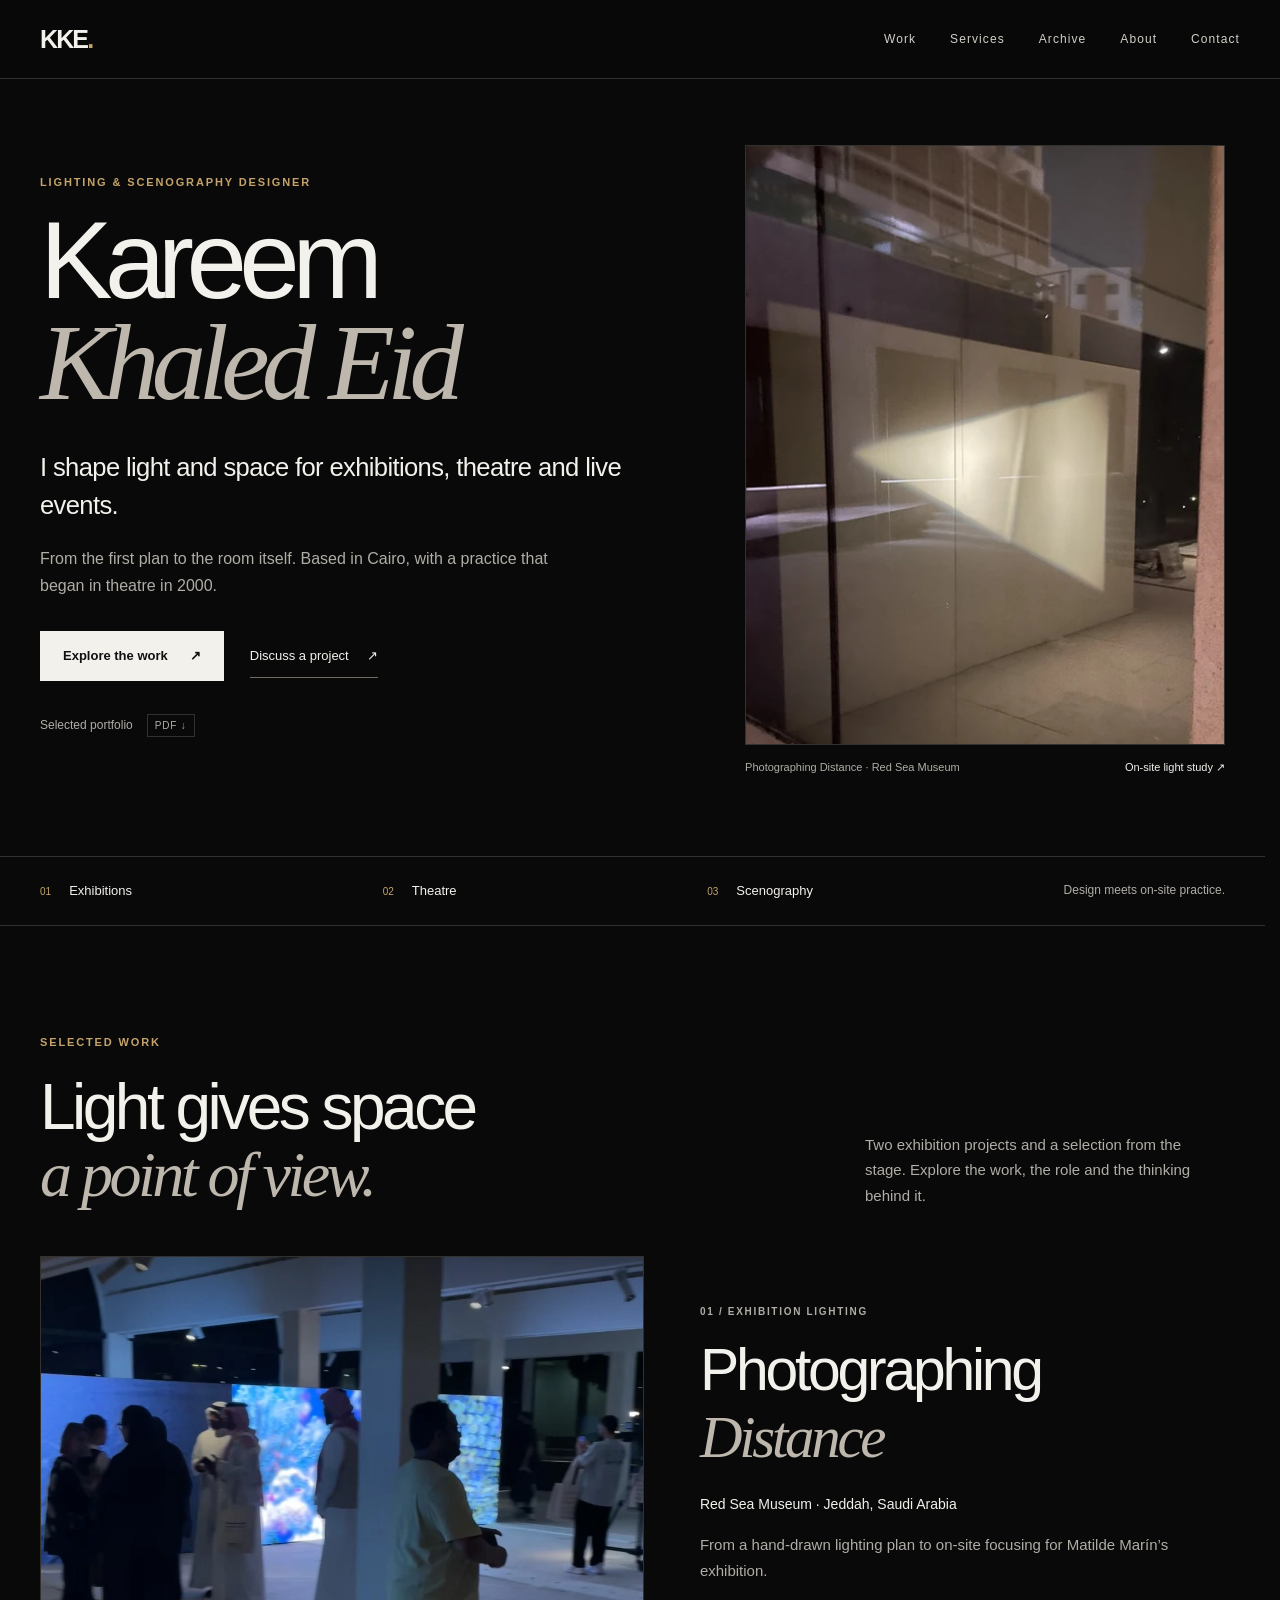
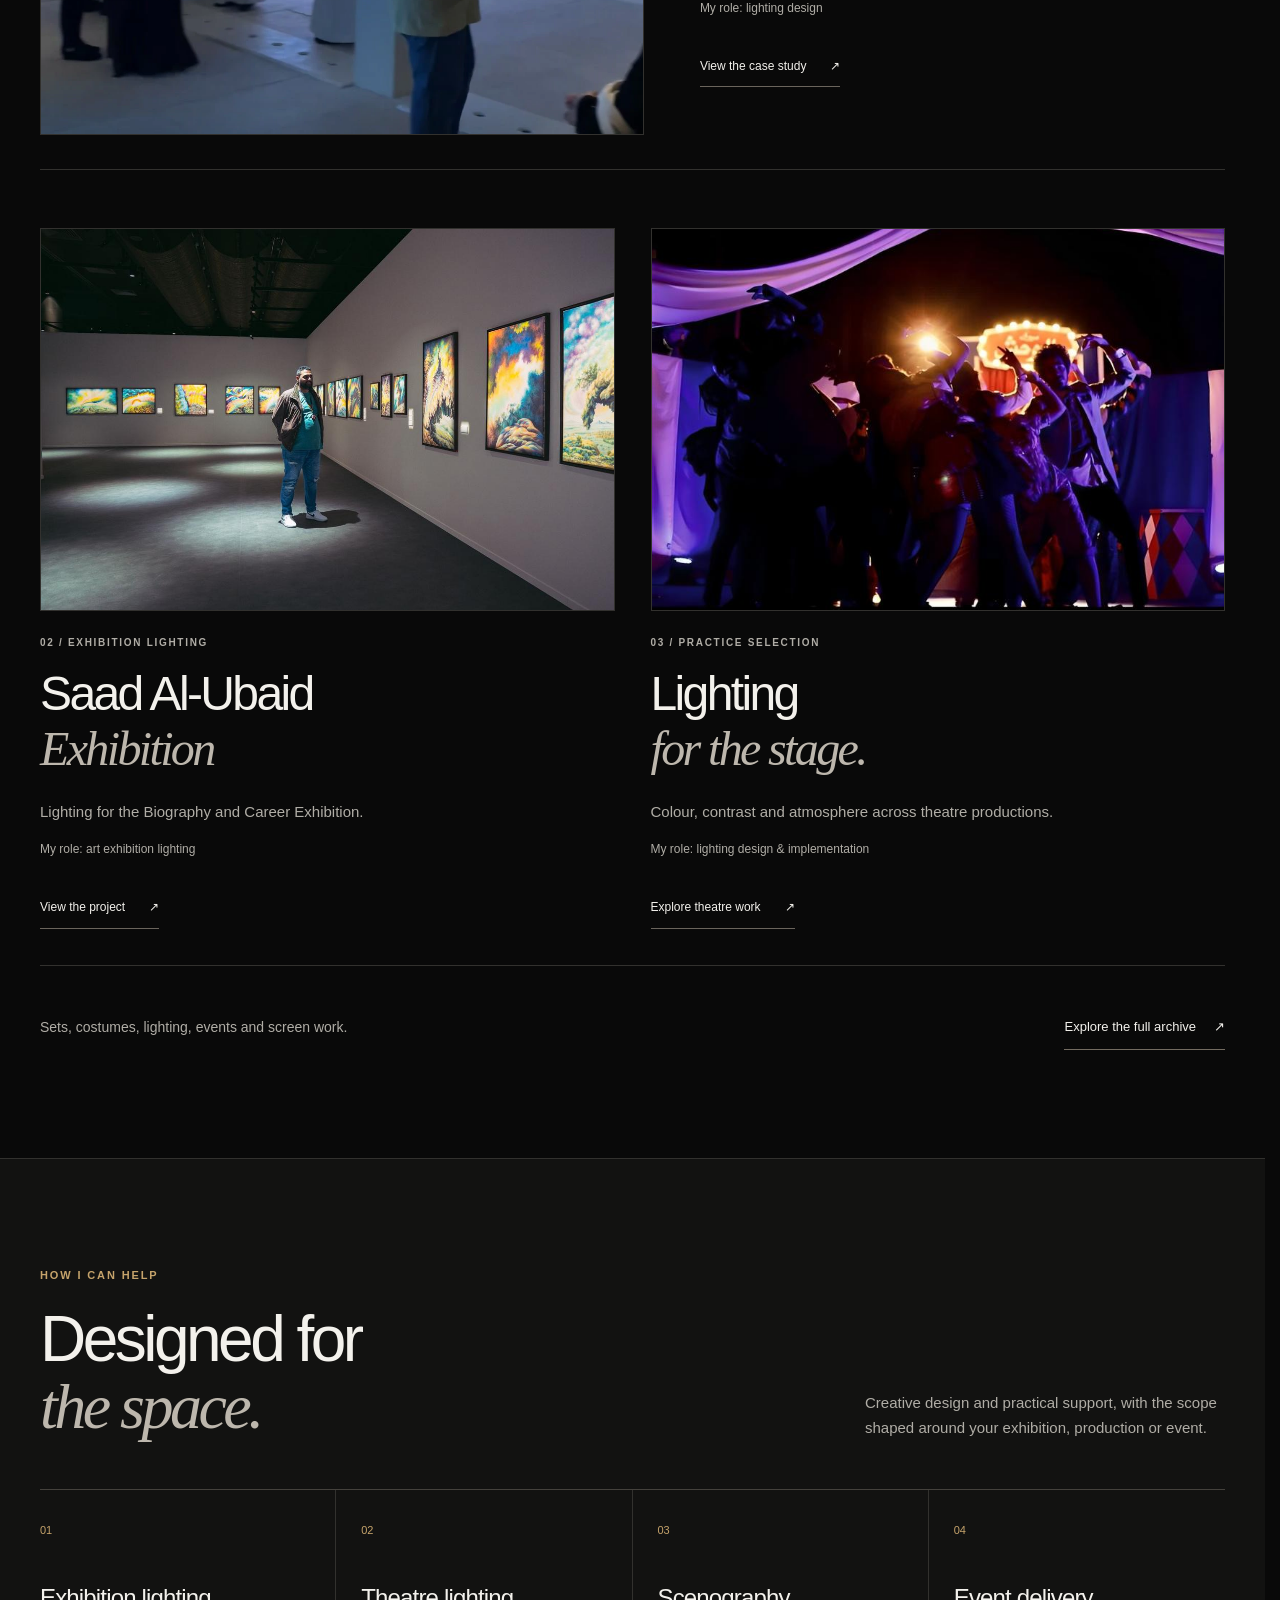
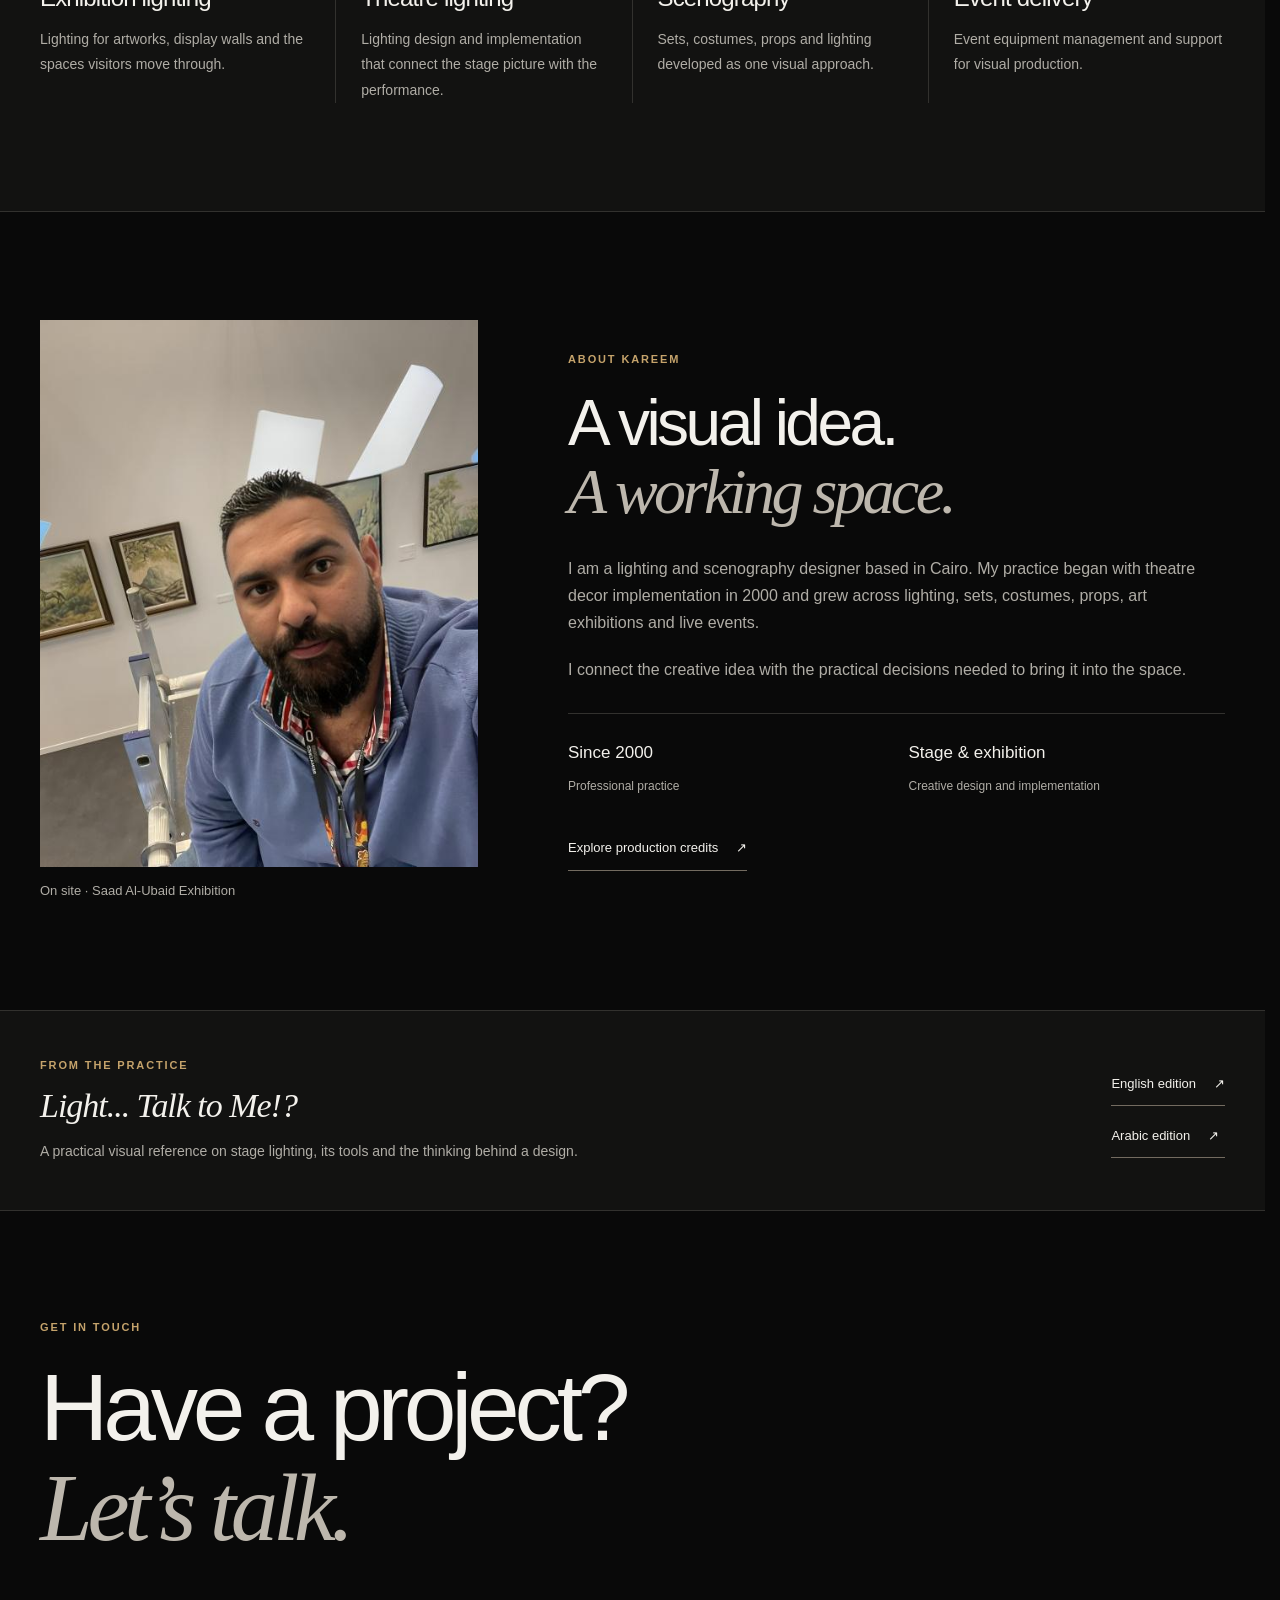
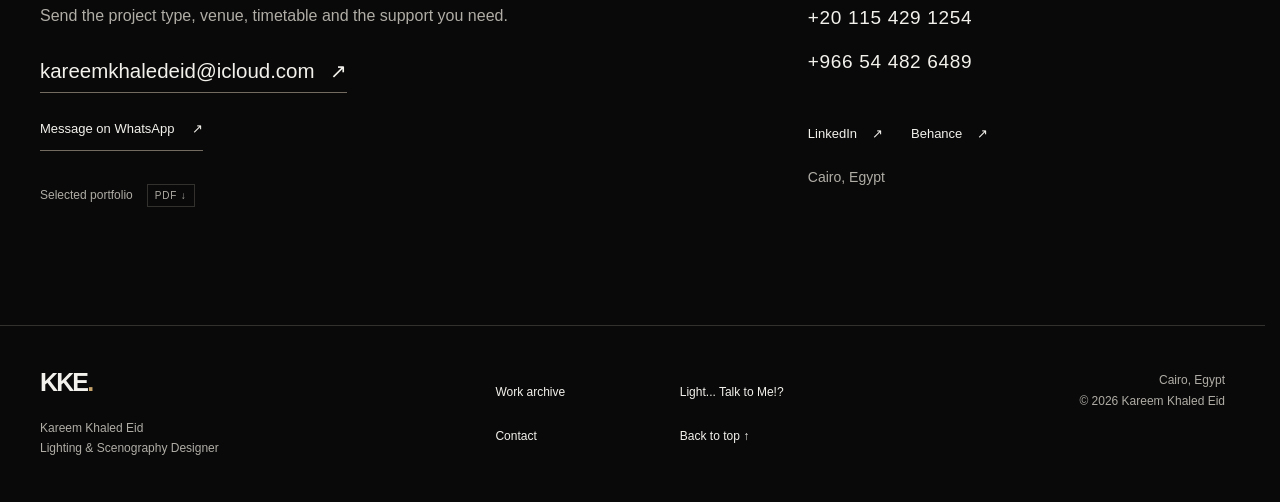
==== commit 24181d5c: "Handle legacy archive fragments after same-page navigation" ====
--- a/index.html
+++ b/index.html
@@ -5,7 +5,7 @@
 <meta name="robots" content="index, follow, max-image-preview:large"><link rel="canonical" href="https://kareemkhaledeid.github.io/">
 <meta property="og:title" content="Kareem Khaled Eid — Lighting &amp; Scenography Designer"><meta property="og:description" content="Lighting and scenography for exhibitions, theatre and live events. Explore work by Kareem Khaled Eid, including the Red Sea Museum in Jeddah."><meta property="og:type" content="website"><meta property="og:url" content="https://kareemkhaledeid.github.io/"><meta property="og:site_name" content="Kareem Khaled Eid"><meta property="og:image" content="https://kareemkhaledeid.github.io/assets/photographing-distance/slide-01.png"><meta property="og:image:alt" content="Lighting and scenography portfolio by Kareem Khaled Eid">
 <meta name="twitter:card" content="summary_large_image"><meta name="twitter:title" content="Kareem Khaled Eid — Lighting &amp; Scenography Designer"><meta name="twitter:description" content="Lighting and scenography for exhibitions, theatre and live events. Explore work by Kareem Khaled Eid, including the Red Sea Museum in Jeddah."><meta name="twitter:image" content="https://kareemkhaledeid.github.io/assets/photographing-distance/slide-01.png">
-<title>Kareem Khaled Eid — Lighting &amp; Scenography Designer</title><link rel="icon" href="assets/favicon.svg" type="image/svg+xml"><link rel="stylesheet" href="style.css?v=20261023-refined">
+<title>Kareem Khaled Eid — Lighting &amp; Scenography Designer</title><link rel="icon" href="assets/favicon.svg" type="image/svg+xml"><link rel="stylesheet" href="style.css?v=20261023-refined-r2">
 <script type="application/ld+json">{"@context": "https://schema.org", "@graph": [{"@type": "Person", "@id": "https://kareemkhaledeid.github.io/#person", "name": "Kareem Khaled Eid", "url": "https://kareemkhaledeid.github.io/", "jobTitle": "Lighting & Scenography Designer", "email": "mailto:kareemkhaledeid@icloud.com", "telephone": ["+201154291254", "+966544826489"], "address": {"@type": "PostalAddress", "addressLocality": "Cairo", "addressCountry": "EG"}, "sameAs": ["https://www.linkedin.com/in/kareemkhaledeid/", "https://www.behance.net/kareemkhaledeid"]}, {"@type": "WebPage", "@id": "https://kareemkhaledeid.github.io/#webpage", "url": "https://kareemkhaledeid.github.io/", "name": "Kareem Khaled Eid — Lighting & Scenography Designer", "description": "Lighting and scenography for exhibitions, theatre and live events. Explore work by Kareem Khaled Eid, including the Red Sea Museum in Jeddah.", "author": {"@id": "https://kareemkhaledeid.github.io/#person"}}]}</script>
 </head><body id="top" data-page="home">
 <a class="skip-link" href="#main">Skip to content</a>
@@ -41,5 +41,5 @@
 <section class="section container contact" id="contact" aria-labelledby="contact-title"><div class="contact-box reveal"><p class="eyebrow">GET IN TOUCH</p><h2 id="contact-title">Have a project?<br><em>Let’s talk.</em></h2><div class="contact-grid"><div><p>Send the project type, venue, timetable and the support you need.</p><div class="contact-actions"><a class="contact-email" href="mailto:kareemkhaledeid@icloud.com">kareemkhaledeid@icloud.com <span aria-hidden="true">↗</span></a><a class="text-link whatsapp-link" href="https://wa.me/966544826489" target="_blank" rel="noopener" aria-label="Message Kareem on WhatsApp at +966 54 482 6489">Message on WhatsApp <span aria-hidden="true">↗</span></a></div><a class="download-link" href="assets/Kareem_Khaled_Eid_Selected_Portfolio.pdf" download>Selected portfolio <span>PDF ↓</span></a></div><div class="contact-details"><div class="contact-phones"><a href="tel:+201154291254"><bdi dir="ltr">+20 115 429 1254</bdi></a><a href="tel:+966544826489"><bdi dir="ltr">+966 54 482 6489</bdi></a></div><div class="contact-socials"><a href="https://www.linkedin.com/in/kareemkhaledeid/" target="_blank" rel="noopener">LinkedIn <span aria-hidden="true">↗</span></a><a href="https://www.behance.net/kareemkhaledeid" target="_blank" rel="noopener">Behance <span aria-hidden="true">↗</span></a></div><p>Cairo, Egypt</p></div></div></div></section>
 </main>
 <footer class="footer"><div class="container footer-grid"><div><a class="brand" href="./" aria-label="Kareem Khaled Eid — home">KKE<span>.</span></a><p>Kareem Khaled Eid<br>Lighting &amp; Scenography Designer</p></div><div class="footer-links"><a href="archive.html">Work archive</a><a href="./#book">Light... Talk to Me!?</a><a href="./#contact">Contact</a><a href="#top">Back to top ↑</a></div><p class="footer-note">Cairo, Egypt<br>© <span id="year">2026</span> Kareem Khaled Eid</p></div></footer>
-<script src="script.js?v=20261023-refined" defer></script>
+<script src="script.js?v=20261023-refined-r2" defer></script>
 </body></html>
--- a/style.css
+++ b/style.css
@@ -57,7 +57,7 @@
 .hero-intro { max-width: 590px; font-size: clamp(20px, 2vw, 26px); line-height: 1.5; letter-spacing: -.025em; }
 .hero-detail { font-size: 16px; max-width: 540px; }
 .hero-photo { display: block; overflow: hidden; aspect-ratio: 4 / 5; border: 1px solid var(--line); background: var(--surface); }
-.hero-photo img { display: block; width: 100%; height: 100%; object-fit: cover; object-position: center 37%; }
+.hero-photo img { display: block; width: 100%; height: 100%; object-fit: cover; object-position: center 10%; }
 .hero-visual figcaption { display: flex; flex-wrap: wrap; justify-content: space-between; gap: 6px 18px; font-size: 11px; }
 .hero-visual figcaption a { color: var(--paper); }
 .practice-strip { border-block: 1px solid var(--line); }
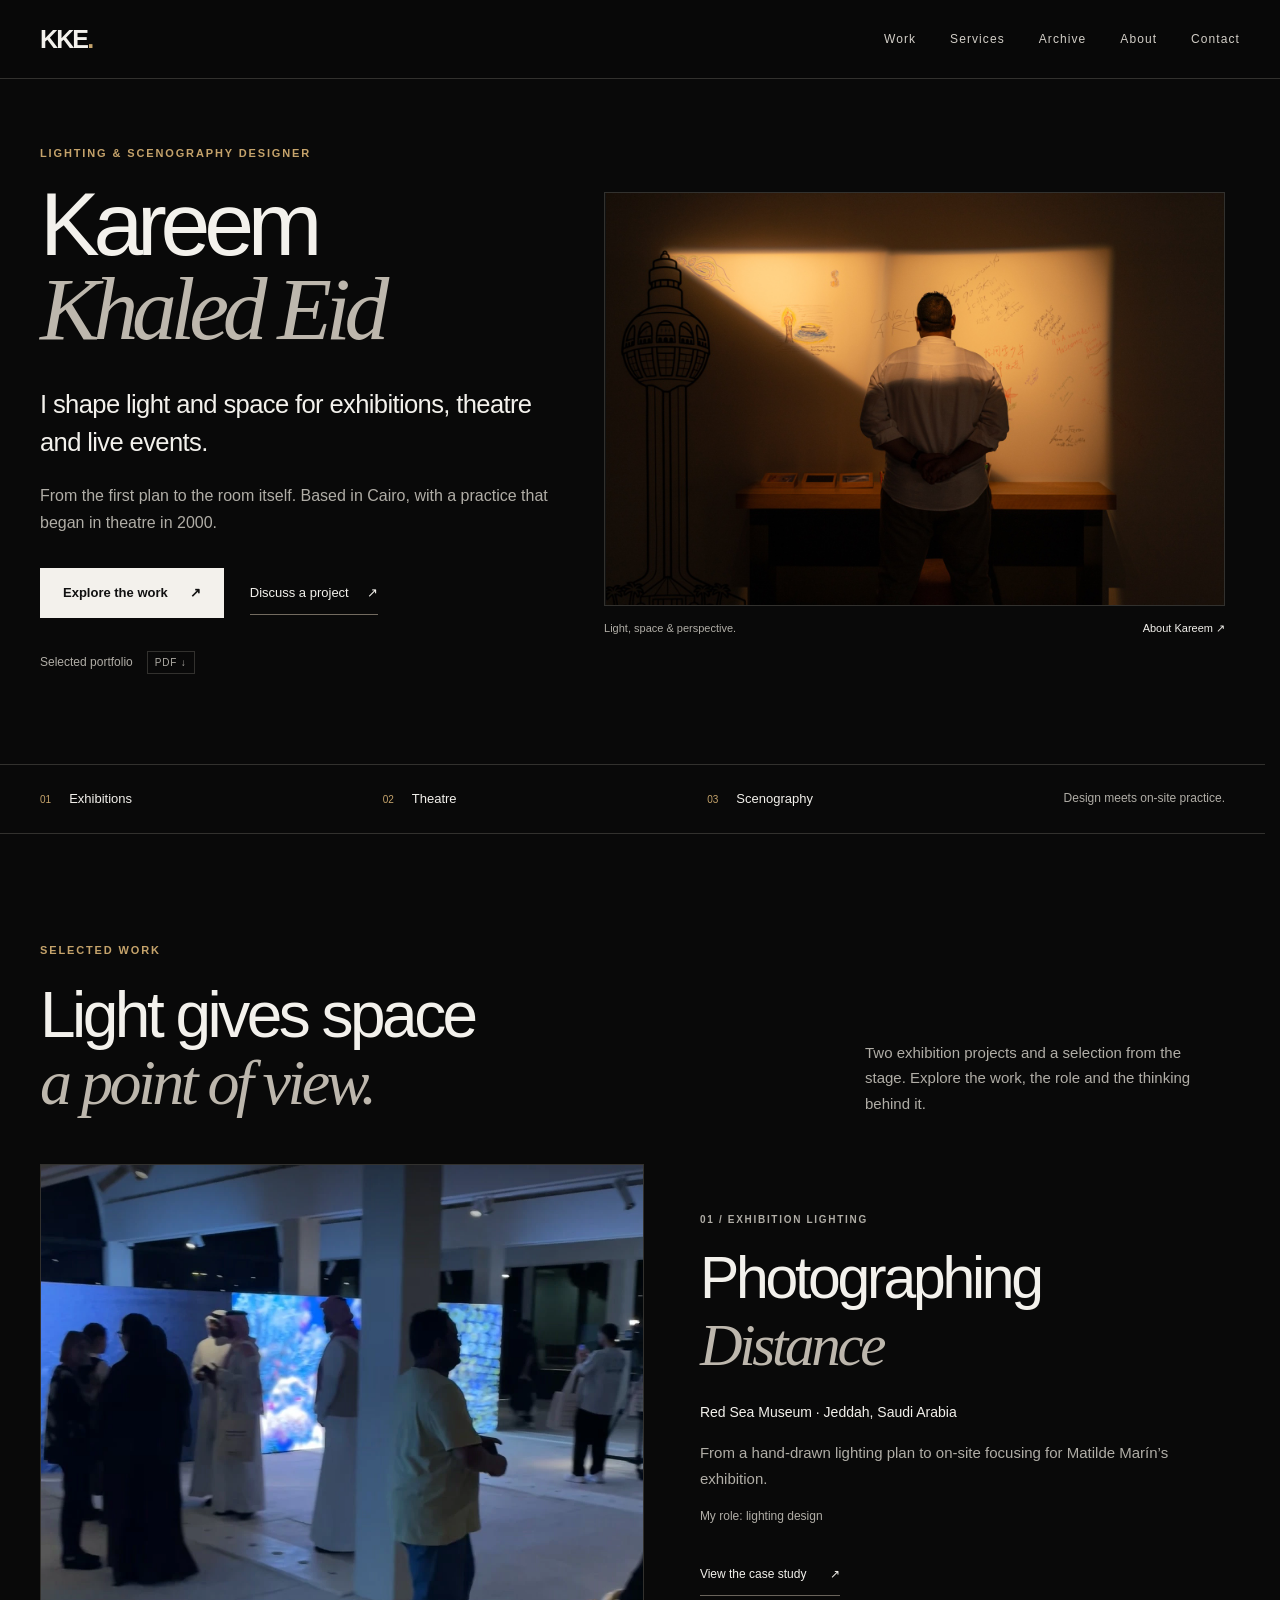
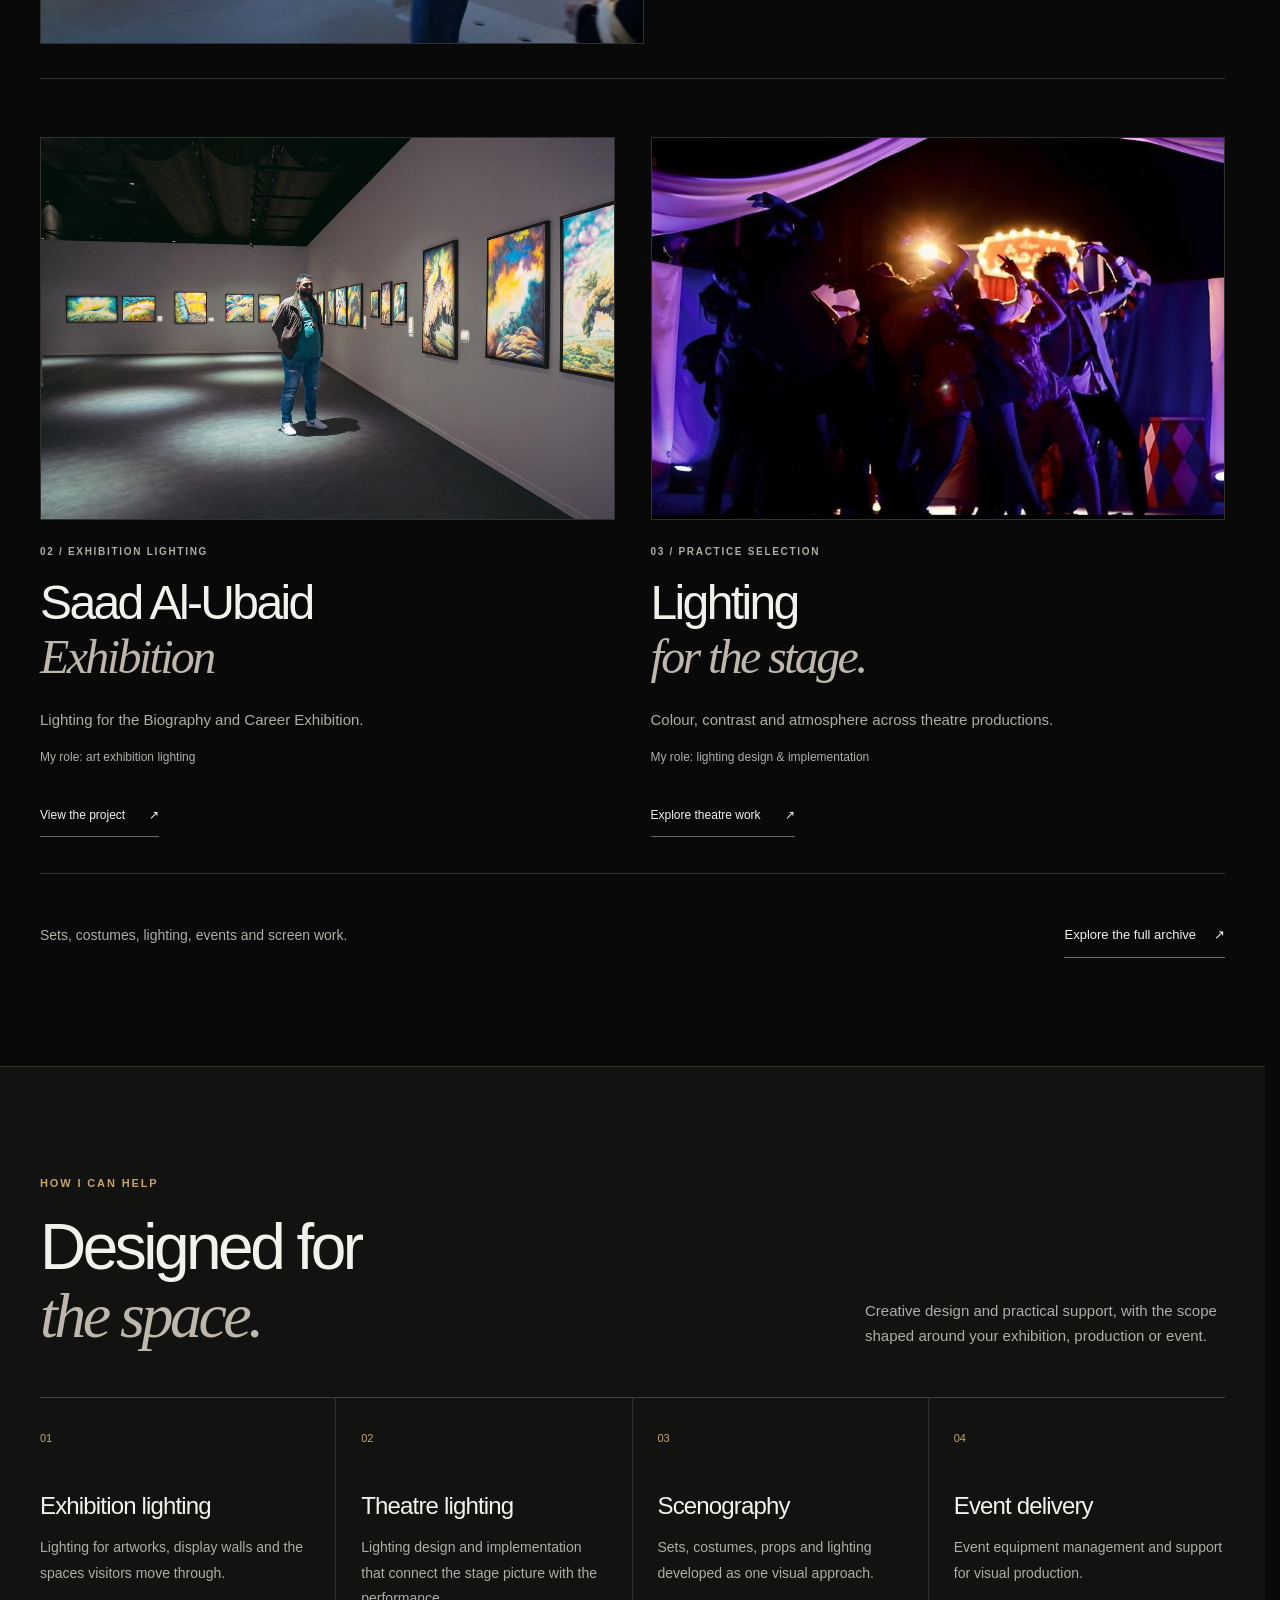
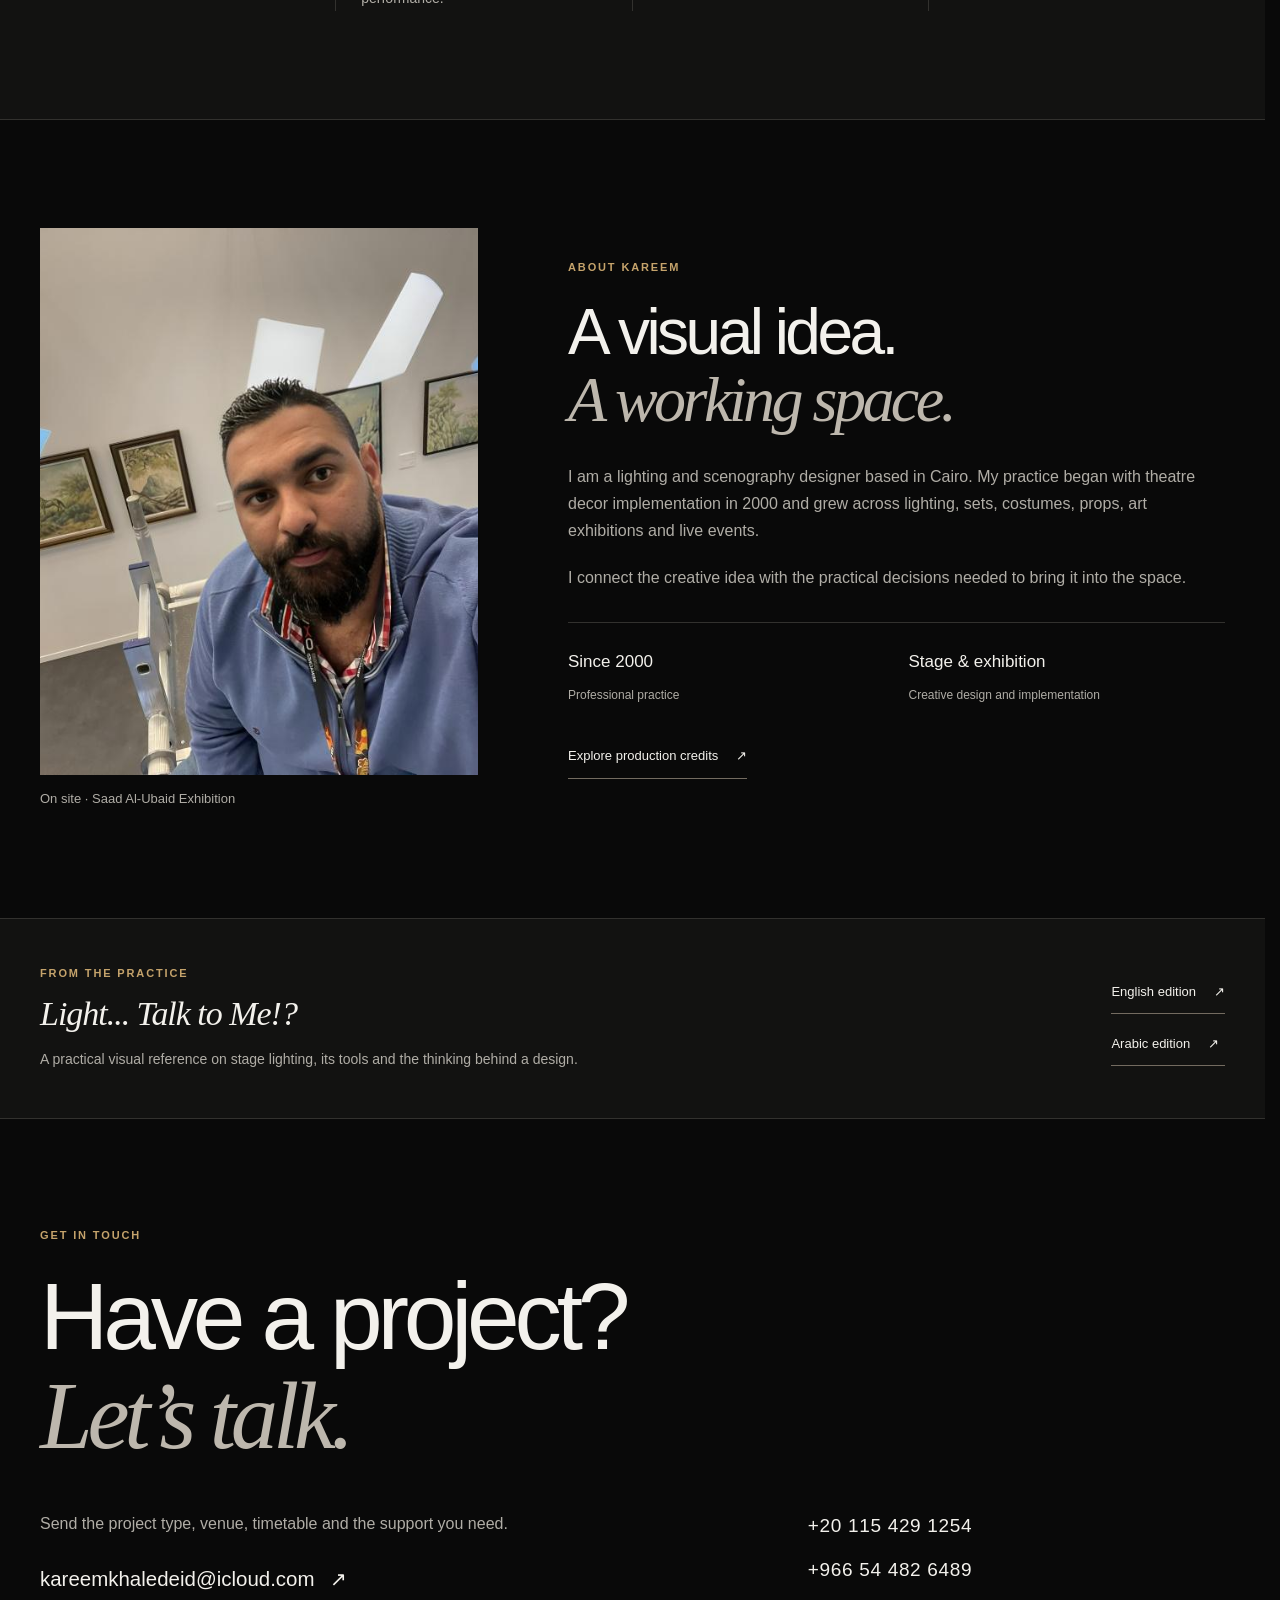
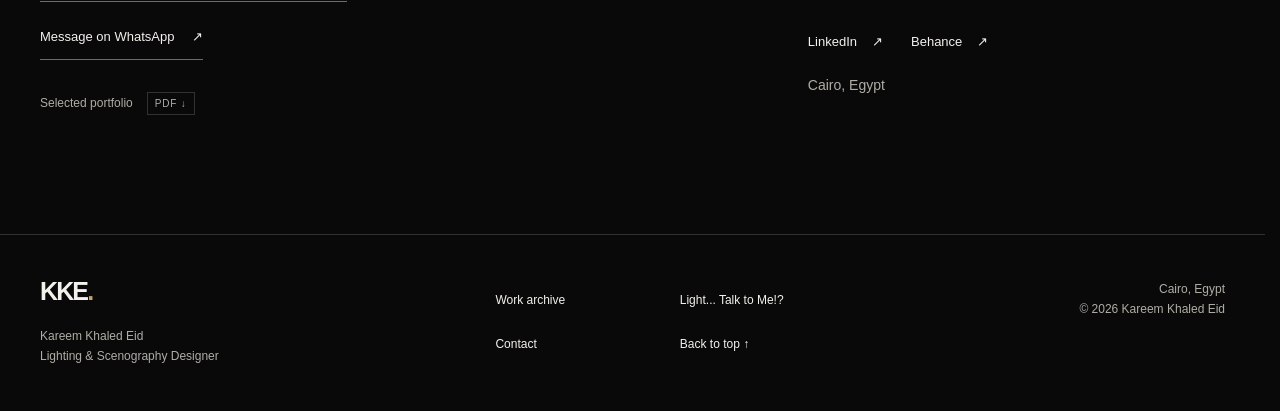
==== commit 1066d1c9: "Use Kareem's selected portrait as the opening photograph" ====
--- a/index.html
+++ b/index.html
@@ -3,9 +3,9 @@
 <meta charset="utf-8"><meta name="viewport" content="width=device-width,initial-scale=1">
 <meta name="description" content="Lighting and scenography for exhibitions, theatre and live events. Explore work by Kareem Khaled Eid, including the Red Sea Museum in Jeddah."><meta name="author" content="Kareem Khaled Eid"><meta name="theme-color" content="#090909">
 <meta name="robots" content="index, follow, max-image-preview:large"><link rel="canonical" href="https://kareemkhaledeid.github.io/">
-<meta property="og:title" content="Kareem Khaled Eid — Lighting &amp; Scenography Designer"><meta property="og:description" content="Lighting and scenography for exhibitions, theatre and live events. Explore work by Kareem Khaled Eid, including the Red Sea Museum in Jeddah."><meta property="og:type" content="website"><meta property="og:url" content="https://kareemkhaledeid.github.io/"><meta property="og:site_name" content="Kareem Khaled Eid"><meta property="og:image" content="https://kareemkhaledeid.github.io/assets/photographing-distance/slide-01.png"><meta property="og:image:alt" content="Lighting and scenography portfolio by Kareem Khaled Eid">
-<meta name="twitter:card" content="summary_large_image"><meta name="twitter:title" content="Kareem Khaled Eid — Lighting &amp; Scenography Designer"><meta name="twitter:description" content="Lighting and scenography for exhibitions, theatre and live events. Explore work by Kareem Khaled Eid, including the Red Sea Museum in Jeddah."><meta name="twitter:image" content="https://kareemkhaledeid.github.io/assets/photographing-distance/slide-01.png">
-<title>Kareem Khaled Eid — Lighting &amp; Scenography Designer</title><link rel="icon" href="assets/favicon.svg" type="image/svg+xml"><link rel="stylesheet" href="style.css?v=20261023-refined-r2">
+<meta property="og:title" content="Kareem Khaled Eid — Lighting &amp; Scenography Designer"><meta property="og:description" content="Lighting and scenography for exhibitions, theatre and live events. Explore work by Kareem Khaled Eid, including the Red Sea Museum in Jeddah."><meta property="og:type" content="website"><meta property="og:url" content="https://kareemkhaledeid.github.io/"><meta property="og:site_name" content="Kareem Khaled Eid"><meta property="og:image" content="https://kareemkhaledeid.github.io/assets/kareem-light-and-space.jpg"><meta property="og:image:alt" content="Kareem Khaled Eid facing a wall shaped by warm light"><meta property="og:image:width" content="1536"><meta property="og:image:height" content="1024">
+<meta name="twitter:card" content="summary_large_image"><meta name="twitter:title" content="Kareem Khaled Eid — Lighting &amp; Scenography Designer"><meta name="twitter:description" content="Lighting and scenography for exhibitions, theatre and live events. Explore work by Kareem Khaled Eid, including the Red Sea Museum in Jeddah."><meta name="twitter:image" content="https://kareemkhaledeid.github.io/assets/kareem-light-and-space.jpg">
+<title>Kareem Khaled Eid — Lighting &amp; Scenography Designer</title><link rel="icon" href="assets/favicon.svg" type="image/svg+xml"><link rel="stylesheet" href="style.css?v=20261023-hero-photo">
 <script type="application/ld+json">{"@context": "https://schema.org", "@graph": [{"@type": "Person", "@id": "https://kareemkhaledeid.github.io/#person", "name": "Kareem Khaled Eid", "url": "https://kareemkhaledeid.github.io/", "jobTitle": "Lighting & Scenography Designer", "email": "mailto:kareemkhaledeid@icloud.com", "telephone": ["+201154291254", "+966544826489"], "address": {"@type": "PostalAddress", "addressLocality": "Cairo", "addressCountry": "EG"}, "sameAs": ["https://www.linkedin.com/in/kareemkhaledeid/", "https://www.behance.net/kareemkhaledeid"]}, {"@type": "WebPage", "@id": "https://kareemkhaledeid.github.io/#webpage", "url": "https://kareemkhaledeid.github.io/", "name": "Kareem Khaled Eid — Lighting & Scenography Designer", "description": "Lighting and scenography for exhibitions, theatre and live events. Explore work by Kareem Khaled Eid, including the Red Sea Museum in Jeddah.", "author": {"@id": "https://kareemkhaledeid.github.io/#person"}}]}</script>
 </head><body id="top" data-page="home">
 <a class="skip-link" href="#main">Skip to content</a>
@@ -17,7 +17,7 @@
 <main id="main" tabindex="-1">
 <section class="hero container" aria-labelledby="home-title">
   <div class="hero-copy reveal"><p class="eyebrow">LIGHTING &amp; SCENOGRAPHY DESIGNER</p><h1 id="home-title">Kareem<br><em>Khaled Eid</em></h1><p class="hero-intro">I shape light and space for exhibitions, theatre and live events.</p><p class="muted hero-detail">From the first plan to the room itself. Based in Cairo, with a practice that began in theatre in 2000.</p><div class="actions"><a class="button button-primary" href="#work">Explore the work <span aria-hidden="true">↗</span></a><a class="text-link" href="#contact">Discuss a project <span aria-hidden="true">↗</span></a></div><a class="download-link" href="assets/Kareem_Khaled_Eid_Selected_Portfolio.pdf" download>Selected portfolio <span>PDF ↓</span></a></div>
-  <figure class="hero-visual reveal"><a class="hero-photo" href="photographing-distance.html" aria-label="View Photographing Distance at the Red Sea Museum"><img src="assets/project-details/jeddah-focus.webp" alt="A focused beam tested through the gallery glass at the Red Sea Museum" width="468" height="808" loading="eager" decoding="async" class="" fetchpriority="high"></a><figcaption><span>Photographing Distance · Red Sea Museum</span><a href="photographing-distance.html">On-site light study <span aria-hidden="true">↗</span></a></figcaption></figure>
+  <figure class="hero-visual reveal"><a class="hero-photo" href="#about" aria-label="About Kareem Khaled Eid"><img src="assets/kareem-light-and-space.jpg" alt="Kareem Khaled Eid standing with his hands behind his back, facing a wall shaped by warm light" width="1536" height="1024" loading="eager" decoding="async" fetchpriority="high"></a><figcaption><span>Light, space &amp; perspective.</span><a href="#about">About Kareem <span aria-hidden="true">↗</span></a></figcaption></figure>
 </section>
 <div class="practice-strip"><div class="container"><p><span>01</span>Exhibitions</p><p><span>02</span>Theatre</p><p><span>03</span>Scenography</p><p class="strip-note">Design meets on-site practice.</p></div></div>
 <section class="section container" id="work" aria-labelledby="work-title">
--- a/style.css
+++ b/style.css
@@ -51,13 +51,13 @@
 .text-link:hover, .download-link:hover { color: #dfc292; border-color: var(--gold); }
 .download-link { display: inline-flex; align-items: center; flex-wrap: wrap; gap: 14px; color: var(--muted); font-size: 12px; min-height: 44px; margin-top: 22px; }
 .download-link span { font-size: 10px; letter-spacing: .08em; border: 1px solid var(--line); padding: 2px 7px; }
-.hero { display: grid; grid-template-columns: 1.1fr .85fr; gap: 84px; align-items: center; padding-top: 145px; padding-bottom: 80px; }
-.hero h1 { font-size: clamp(70px, 8.5vw, 120px); line-height: .89; letter-spacing: -.07em; margin-bottom: 36px; }
+.hero { display: grid; grid-template-columns: minmax(0, .9fr) minmax(0, 1.1fr); gap: 56px; align-items: center; padding-top: 145px; padding-bottom: 80px; }
+.hero h1 { font-size: clamp(70px, 7vw, 100px); line-height: .89; letter-spacing: -.07em; margin-bottom: 36px; }
 .hero h1 em { display: inline-block; margin-top: 5px; }
 .hero-intro { max-width: 590px; font-size: clamp(20px, 2vw, 26px); line-height: 1.5; letter-spacing: -.025em; }
 .hero-detail { font-size: 16px; max-width: 540px; }
-.hero-photo { display: block; overflow: hidden; aspect-ratio: 4 / 5; border: 1px solid var(--line); background: var(--surface); }
-.hero-photo img { display: block; width: 100%; height: 100%; object-fit: cover; object-position: center 10%; }
+.hero-photo { display: block; overflow: hidden; aspect-ratio: 3 / 2; border: 1px solid var(--line); background: var(--surface); }
+.hero-photo img { display: block; width: 100%; height: 100%; object-fit: contain; object-position: center; }
 .hero-visual figcaption { display: flex; flex-wrap: wrap; justify-content: space-between; gap: 6px 18px; font-size: 11px; }
 .hero-visual figcaption a { color: var(--paper); }
 .practice-strip { border-block: 1px solid var(--line); }
@@ -205,7 +205,9 @@
   .js .nav-links { display: none; position: absolute; inset: 70px 0 auto; padding: 20px 18px; background: #10100f; border-bottom: 1px solid #555; gap: 2px; flex-direction: column; align-items: stretch; }
   .js .nav-links.open { display: flex; }
   .js .nav-links a { min-height: 48px; }
-  .hero { padding-top: 125px; gap: 38px; }
+  .hero { grid-template-columns: minmax(0, 1fr); padding-top: 120px; gap: 32px; }
+  .hero-visual { order: -1; }
+  .hero-copy { max-width: 620px; }
   .hero h1 { font-size: clamp(64px, 9vw, 90px); }
   .hero-intro { font-size: 20px; }
   .hero-detail { font-size: 15px; }
@@ -235,7 +237,7 @@
   .hero { padding-top: 118px; padding-bottom: 46px; gap: 40px; }
   .hero h1 { font-size: clamp(64px, 15.5vw, 94px); }
   .hero-copy { max-width: 580px; }
-  .hero-photo { max-height: 560px; aspect-ratio: 1; }
+  .hero-photo { aspect-ratio: 3 / 2; }
   .hero-visual figcaption { display: flex; }
   .hero-visual figcaption a { margin: 0; }
   .practice-strip .container { display: grid; grid-template-columns: repeat(3, 1fr); gap: 14px 10px; }
